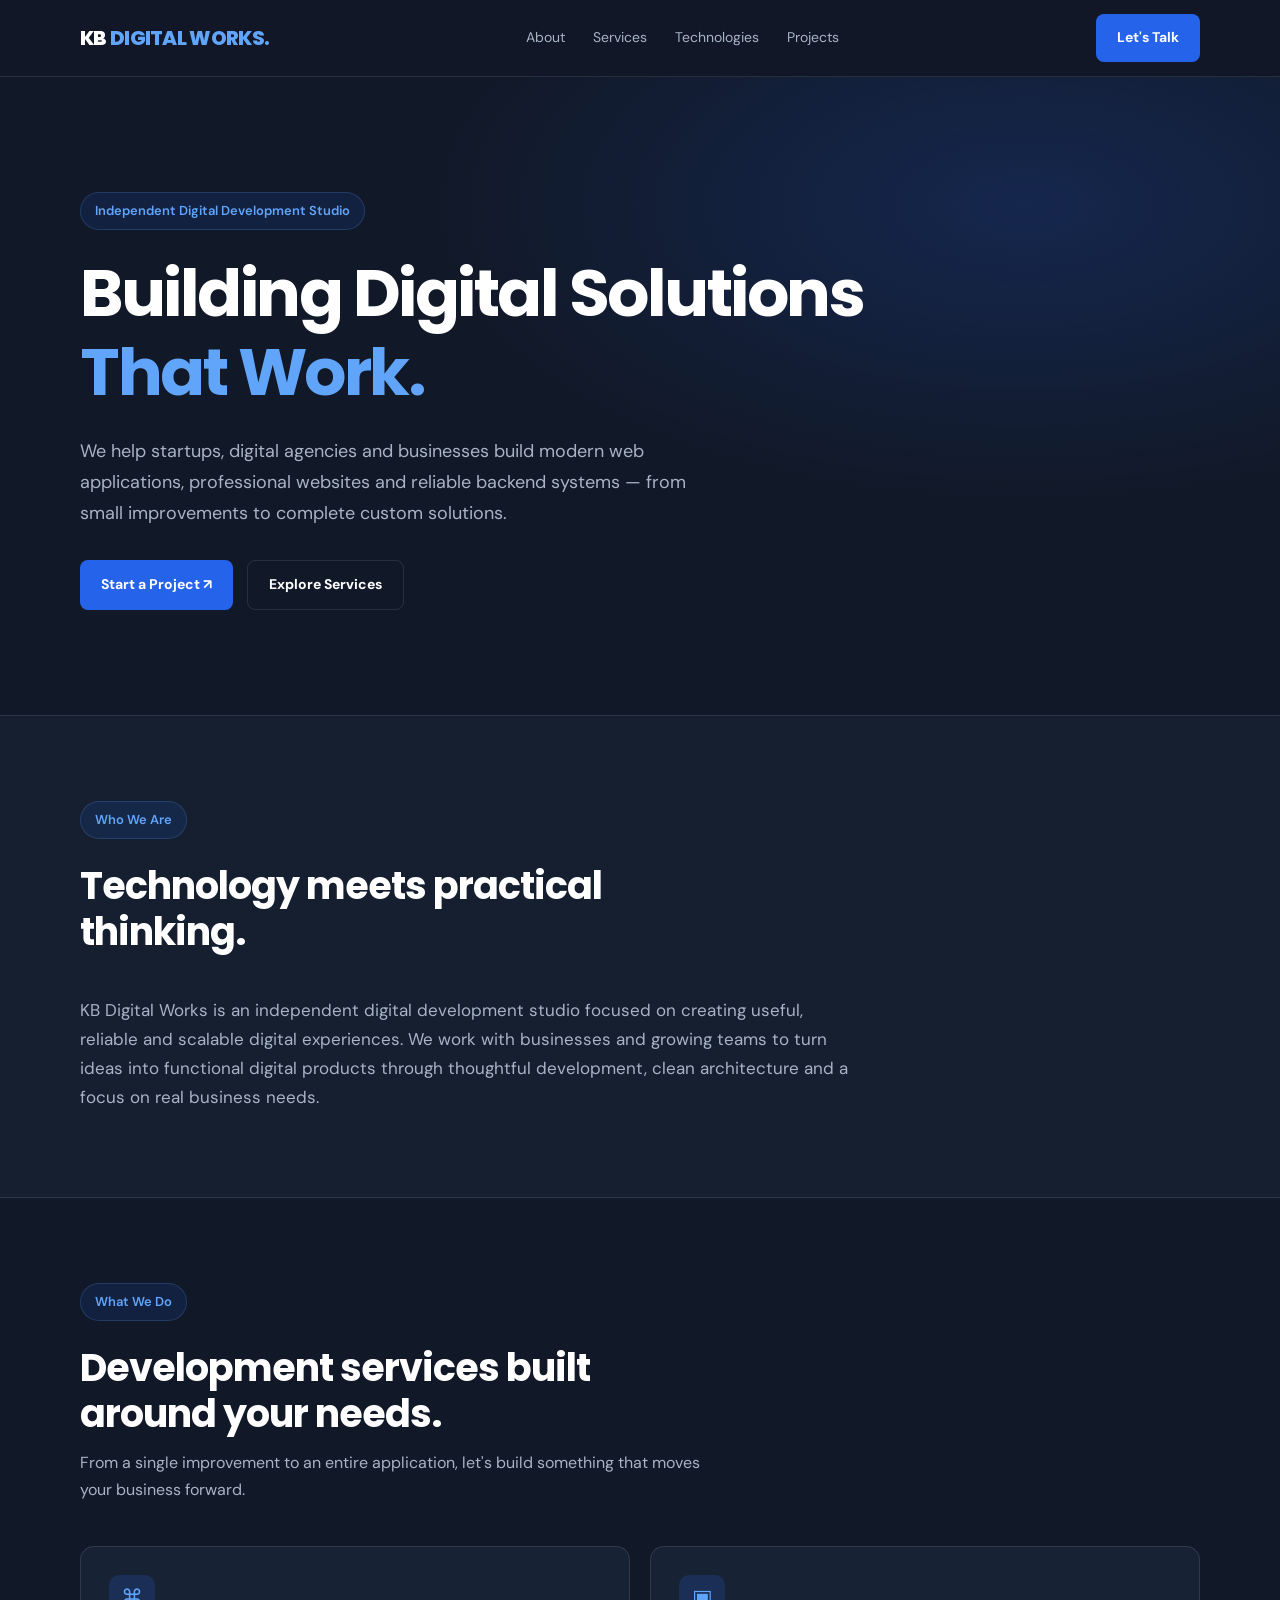
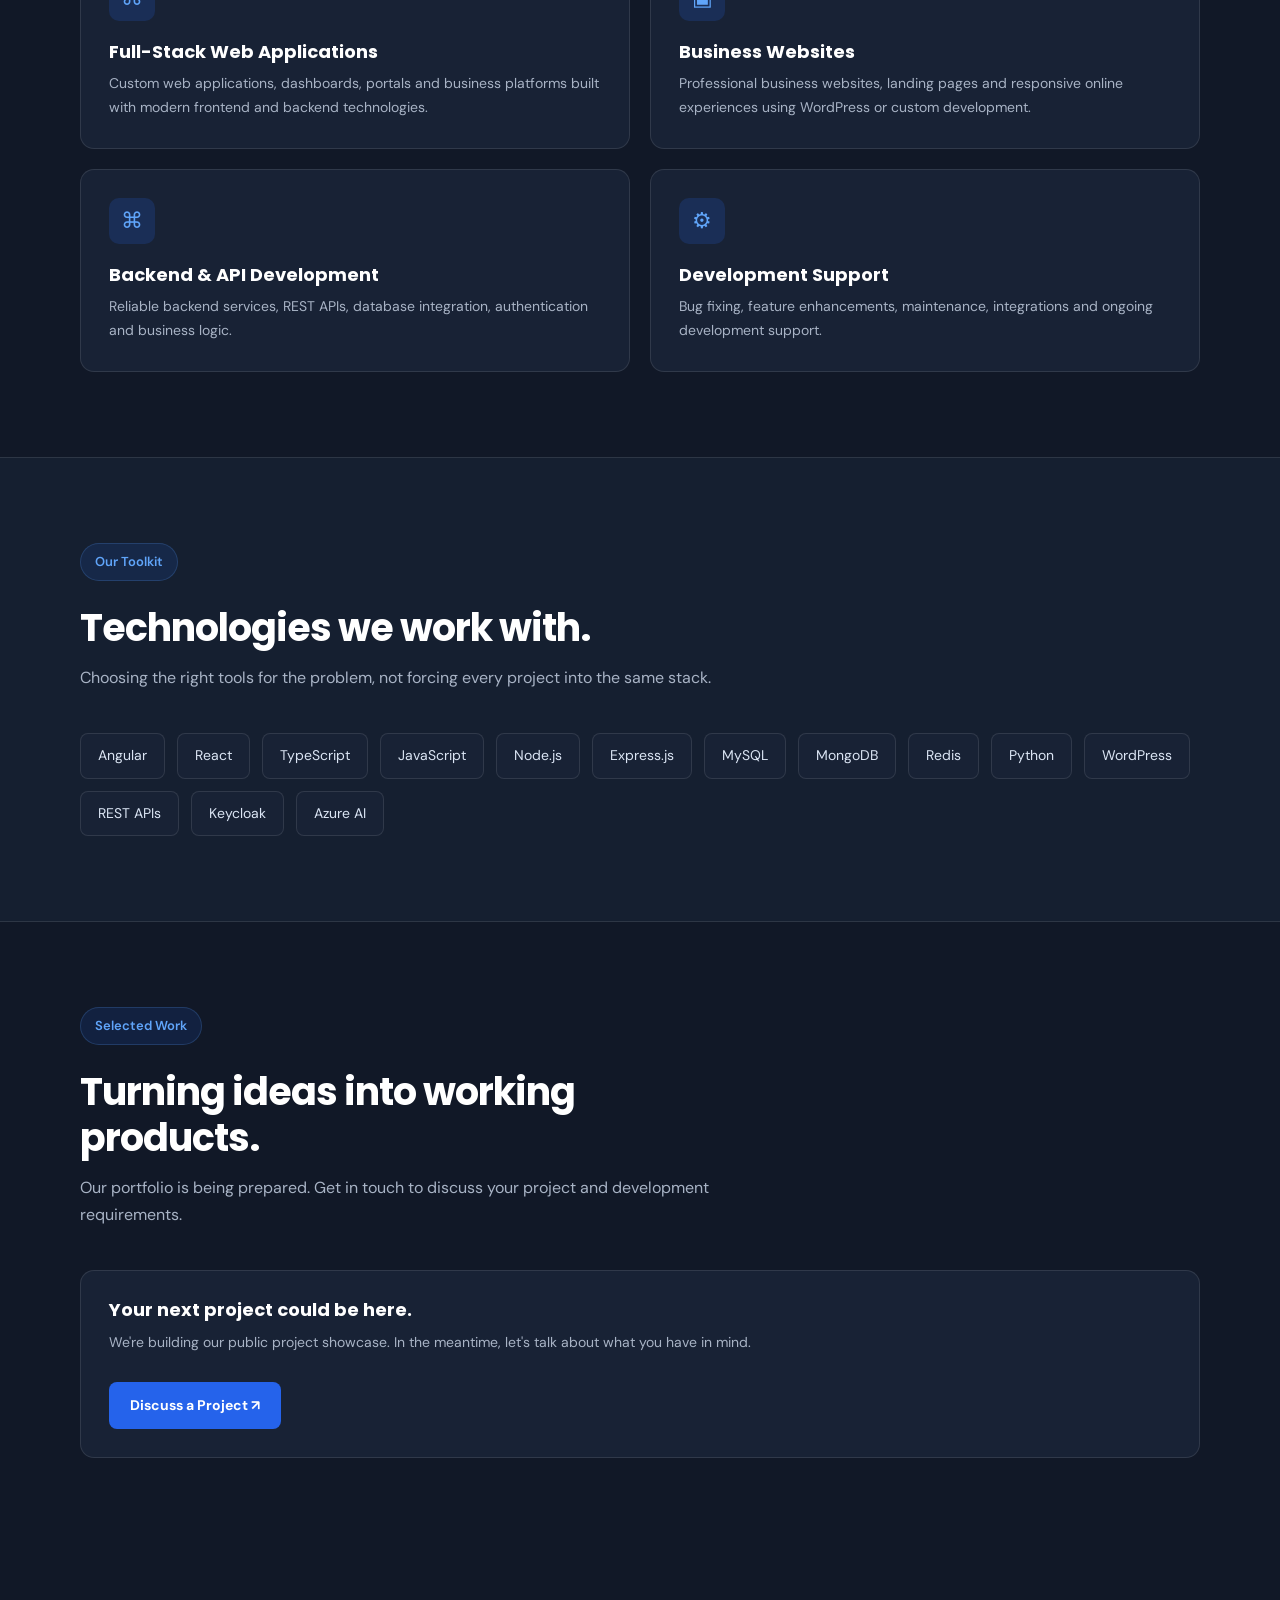
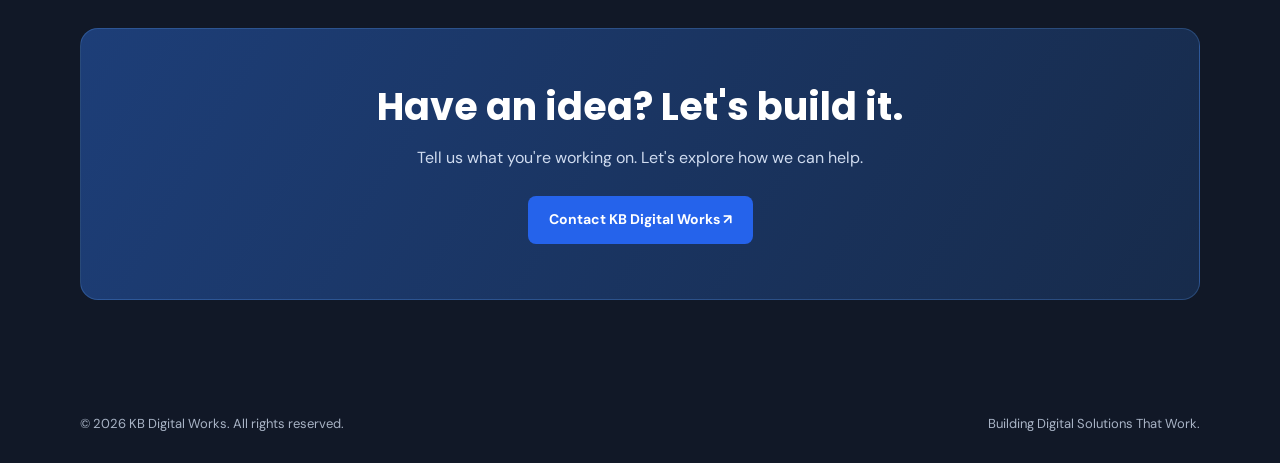
==== index.html @ 99f5a630 "Create KB Digital Works homepage This commit adds a new HTML file for the KB Digital Works website, " ====
<!DOCTYPE html>
<html lang="en">
<head>
  <meta charset="UTF-8">
  <meta name="viewport" content="width=device-width, initial-scale=1.0">
  <meta name="theme-color" content="#111827">
  <meta name="description" content="KB Digital Works builds modern web applications, professional websites and reliable backend systems for businesses and startups.">
  <title>KB Digital Works | Web Development Studio</title>

  <link rel="preconnect" href="https://fonts.googleapis.com">
  <link rel="preconnect" href="https://fonts.gstatic.com" crossorigin>
  <link href="https://fonts.googleapis.com/css2?family=DM+Sans:wght@400;500;600;700&family=Poppins:wght@500;600;700;800&display=swap" rel="stylesheet">

  <style>
    :root {
      --bg: #111827;
      --surface: #182235;
      --surface-light: #202d42;
      --blue: #2563eb;
      --blue-light: #60a5fa;
      --white: #ffffff;
      --muted: #a8b3c5;
      --border: rgba(255,255,255,.1);
    }

    * { box-sizing: border-box; margin: 0; padding: 0; }

    html { scroll-behavior: smooth; }

    body {
      background: var(--bg);
      color: var(--white);
      font-family: 'DM Sans', sans-serif;
      line-height: 1.7;
    }

    a { color: inherit; text-decoration: none; }

    .container {
      width: min(1120px, 90%);
      margin: auto;
    }

    header {
      position: sticky;
      top: 0;
      z-index: 10;
      background: rgba(17,24,39,.94);
      backdrop-filter: blur(14px);
      border-bottom: 1px solid var(--border);
    }

    nav {
      min-height: 76px;
      display: flex;
      align-items: center;
      justify-content: space-between;
      gap: 24px;
    }

    .brand {
      font-family: 'Poppins', sans-serif;
      font-size: 20px;
      font-weight: 800;
      letter-spacing: -.7px;
    }

    .brand span { color: var(--blue-light); }

    .nav-links {
      display: flex;
      gap: 28px;
      align-items: center;
      font-size: 14px;
      color: var(--muted);
    }

    .nav-links a:hover { color: var(--white); }

    .button {
      display: inline-flex;
      justify-content: center;
      align-items: center;
      padding: 12px 21px;
      border-radius: 8px;
      background: var(--blue);
      color: white;
      font-weight: 700;
      font-size: 14px;
      transition: .2s;
    }

    .button:hover {
      background: #1d4ed8;
      transform: translateY(-2px);
    }

    .button-outline {
      background: transparent;
      border: 1px solid var(--border);
    }

    .button-outline:hover { background: var(--surface); }

    .hero {
      padding: 115px 0 105px;
      background:
        radial-gradient(ellipse at 80% 20%, rgba(37,99,235,.2), transparent 42%),
        var(--bg);
    }

    .eyebrow {
      display: inline-block;
      color: var(--blue-light);
      background: rgba(37,99,235,.13);
      border: 1px solid rgba(96,165,250,.2);
      border-radius: 30px;
      padding: 7px 14px;
      font-size: 13px;
      font-weight: 600;
      margin-bottom: 24px;
    }

    h1, h2, h3 {
      font-family: 'Poppins', sans-serif;
      line-height: 1.2;
    }

    h1 {
      max-width: 800px;
      font-size: clamp(38px, 6vw, 66px);
      letter-spacing: -2.5px;
    }

    h1 span { color: var(--blue-light); }

    .hero p {
      max-width: 650px;
      margin: 24px 0 32px;
      color: var(--muted);
      font-size: 18px;
    }

    .hero-actions { display: flex; gap: 14px; flex-wrap: wrap; }

    section { padding: 85px 0; }

    .section-heading {
      max-width: 650px;
      margin-bottom: 42px;
    }

    .section-heading h2 {
      font-size: clamp(28px, 4vw, 38px);
      letter-spacing: -1px;
      margin-bottom: 13px;
    }

    .section-heading p, .about-text {
      color: var(--muted);
    }

    .services-grid {
      display: grid;
      grid-template-columns: repeat(2, 1fr);
      gap: 20px;
    }

    .service-card, .project-card {
      background: var(--surface);
      border: 1px solid var(--border);
      border-radius: 14px;
      padding: 28px;
      transition: .2s;
    }

    .service-card:hover, .project-card:hover {
      transform: translateY(-4px);
      border-color: rgba(96,165,250,.5);
    }

    .service-icon {
      width: 46px;
      height: 46px;
      border-radius: 10px;
      display: grid;
      place-items: center;
      background: rgba(37,99,235,.18);
      color: var(--blue-light);
      font-size: 22px;
      margin-bottom: 20px;
    }

    .service-card h3, .project-card h3 {
      font-size: 18px;
      margin-bottom: 10px;
    }

    .service-card p, .project-card p {
      color: var(--muted);
      font-size: 14px;
    }

    .about {
      background: #151f30;
      border-top: 1px solid var(--border);
      border-bottom: 1px solid var(--border);
    }

    .about-text { max-width: 780px; font-size: 17px; }

    .tech-list {
      display: flex;
      flex-wrap: wrap;
      gap: 12px;
    }

    .tech {
      border: 1px solid var(--border);
      background: var(--surface);
      padding: 10px 17px;
      border-radius: 8px;
      font-size: 14px;
      color: #dbe5f4;
    }

    .project-note {
      margin-top: 24px;
      color: var(--muted);
      font-size: 14px;
    }

    .contact-box {
      background: linear-gradient(120deg, #1d3e78, #172b4b);
      border: 1px solid rgba(96,165,250,.25);
      border-radius: 18px;
      padding: 55px 35px;
      text-align: center;
    }

    .contact-box h2 {
      font-size: clamp(27px, 4vw, 38px);
      margin-bottom: 14px;
    }

    .contact-box p {
      color: #d0dcf0;
      margin-bottom: 25px;
    }

    footer {
      padding: 28px 0;
      color: var(--muted);
      font-size: 13px;
    }

    .footer-content {
      display: flex;
      justify-content: space-between;
      gap: 15px;
      flex-wrap: wrap;
    }

    @media (max-width: 700px) {
      .nav-links { display: none; }
      .hero { padding: 85px 0 75px; }
      .hero p { font-size: 16px; }
      section { padding: 65px 0; }
      .services-grid { grid-template-columns: 1fr; }
      .contact-box { padding: 40px 22px; }
    }
  </style>
</head>

<body>

<header>
  <div class="container">
    <nav>
      <a href="#" class="brand">KB <span>DIGITAL WORKS.</span></a>
      <div class="nav-links">
        <a href="#about">About</a>
        <a href="#services">Services</a>
        <a href="#technologies">Technologies</a>
        <a href="#projects">Projects</a>
      </div>
      <a href="#contact" class="button">Let's Talk</a>
    </nav>
  </div>
</header>

<main>
  <section class="hero">
    <div class="container">
      <span class="eyebrow">Independent Digital Development Studio</span>
      <h1>Building Digital Solutions <span>That Work.</span></h1>
      <p>
        We help startups, digital agencies and businesses build
        modern web applications, professional websites and reliable
        backend systems — from small improvements to complete
        custom solutions.
      </p>
      <div class="hero-actions">
        <a href="#contact" class="button">Start a Project ↗</a>
        <a href="#services" class="button button-outline">Explore Services</a>
      </div>
    </div>
  </section>

  <section id="about" class="about">
    <div class="container">
      <div class="section-heading">
        <span class="eyebrow">Who We Are</span>
        <h2>Technology meets practical thinking.</h2>
      </div>
      <p class="about-text">
        KB Digital Works is an independent digital development studio
        focused on creating useful, reliable and scalable digital
        experiences. We work with businesses and growing teams to turn
        ideas into functional digital products through thoughtful
        development, clean architecture and a focus on real business needs.
      </p>
    </div>
  </section>

  <section id="services">
    <div class="container">
      <div class="section-heading">
        <span class="eyebrow">What We Do</span>
        <h2>Development services built around your needs.</h2>
        <p>From a single improvement to an entire application, let's build something that moves your business forward.</p>
      </div>

      <div class="services-grid">
        <article class="service-card">
          <div class="service-icon">⌘</div>
          <h3>Full-Stack Web Applications</h3>
          <p>Custom web applications, dashboards, portals and business platforms built with modern frontend and backend technologies.</p>
        </article>

        <article class="service-card">
          <div class="service-icon">▣</div>
          <h3>Business Websites</h3>
          <p>Professional business websites, landing pages and responsive online experiences using WordPress or custom development.</p>
        </article>

        <article class="service-card">
          <div class="service-icon">⌘</div>
          <h3>Backend & API Development</h3>
          <p>Reliable backend services, REST APIs, database integration, authentication and business logic.</p>
        </article>

        <article class="service-card">
          <div class="service-icon">⚙</div>
          <h3>Development Support</h3>
          <p>Bug fixing, feature enhancements, maintenance, integrations and ongoing development support.</p>
        </article>
      </div>
    </div>
  </section>

  <section id="technologies" class="about">
    <div class="container">
      <div class="section-heading">
        <span class="eyebrow">Our Toolkit</span>
        <h2>Technologies we work with.</h2>
        <p>Choosing the right tools for the problem, not forcing every project into the same stack.</p>
      </div>

      <div class="tech-list">
        <span class="tech">Angular</span>
        <span class="tech">React</span>
        <span class="tech">TypeScript</span>
        <span class="tech">JavaScript</span>
        <span class="tech">Node.js</span>
        <span class="tech">Express.js</span>
        <span class="tech">MySQL</span>
        <span class="tech">MongoDB</span>
        <span class="tech">Redis</span>
        <span class="tech">Python</span>
        <span class="tech">WordPress</span>
        <span class="tech">REST APIs</span>
        <span class="tech">Keycloak</span>
        <span class="tech">Azure AI</span>
      </div>
    </div>
  </section>

  <section id="projects">
    <div class="container">
      <div class="section-heading">
        <span class="eyebrow">Selected Work</span>
        <h2>Turning ideas into working products.</h2>
        <p>Our portfolio is being prepared. Get in touch to discuss your project and development requirements.</p>
      </div>

      <div class="project-card">
        <h3>Your next project could be here.</h3>
        <p>We're building our public project showcase. In the meantime, let's talk about what you have in mind.</p>
        <br>
        <a href="#contact" class="button">Discuss a Project ↗</a>
      </div>
    </div>
  </section>

  <section id="contact">
    <div class="container">
      <div class="contact-box">
        <h2>Have an idea? Let's build it.</h2>
        <p>Tell us what you're working on. Let's explore how we can help.</p>
        <a class="button" href="mailto:contact.kbdigitalworks@google.com?subject=Project%20Enquiry%20-%20KB%20Digital%20Works">
          Contact KB Digital Works ↗
        </a>
      </div>
    </div>
  </section>
</main>

<footer>
  <div class="container footer-content">
    <span>© <span id="year"></span> KB Digital Works. All rights reserved.</span>
    <span>Building Digital Solutions That Work.</span>
  </div>
</footer>

<script>
  document.getElementById("year").textContent = new Date().getFullYear();
</script>

</body>
</html>
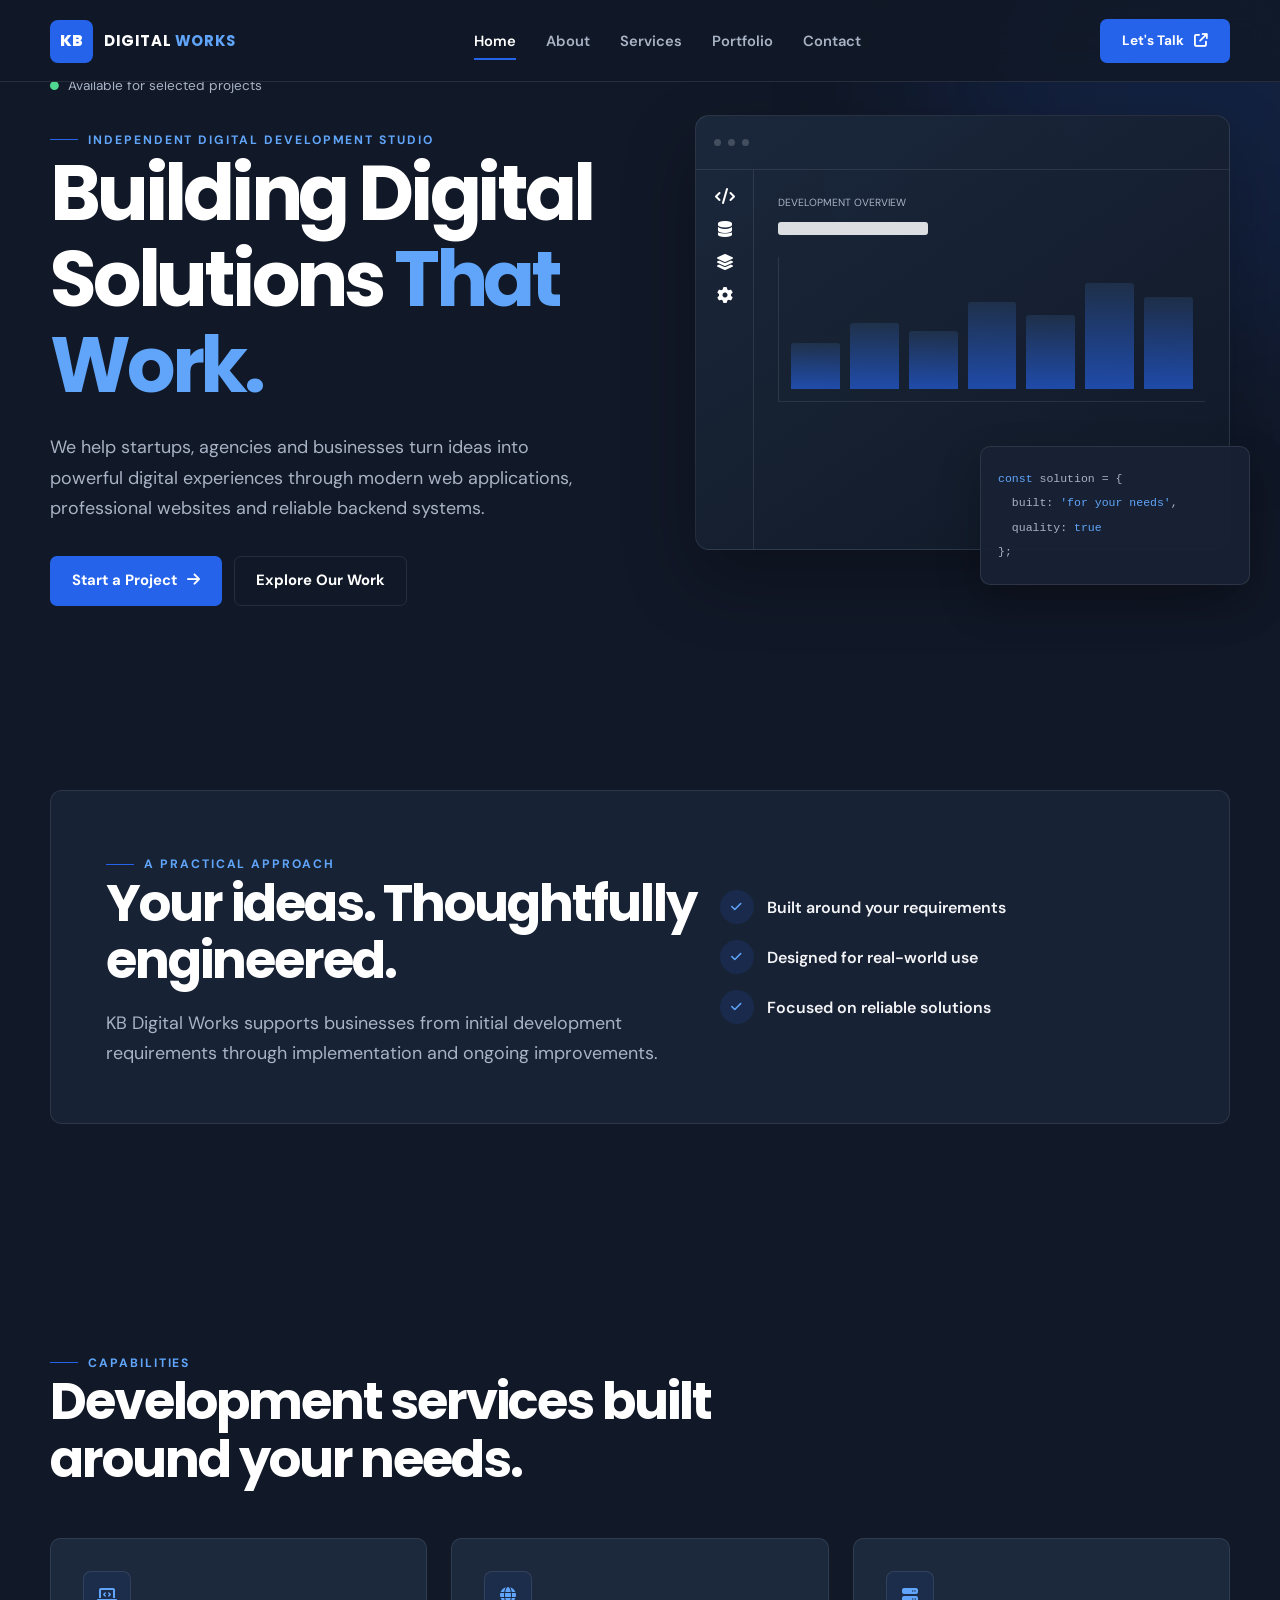
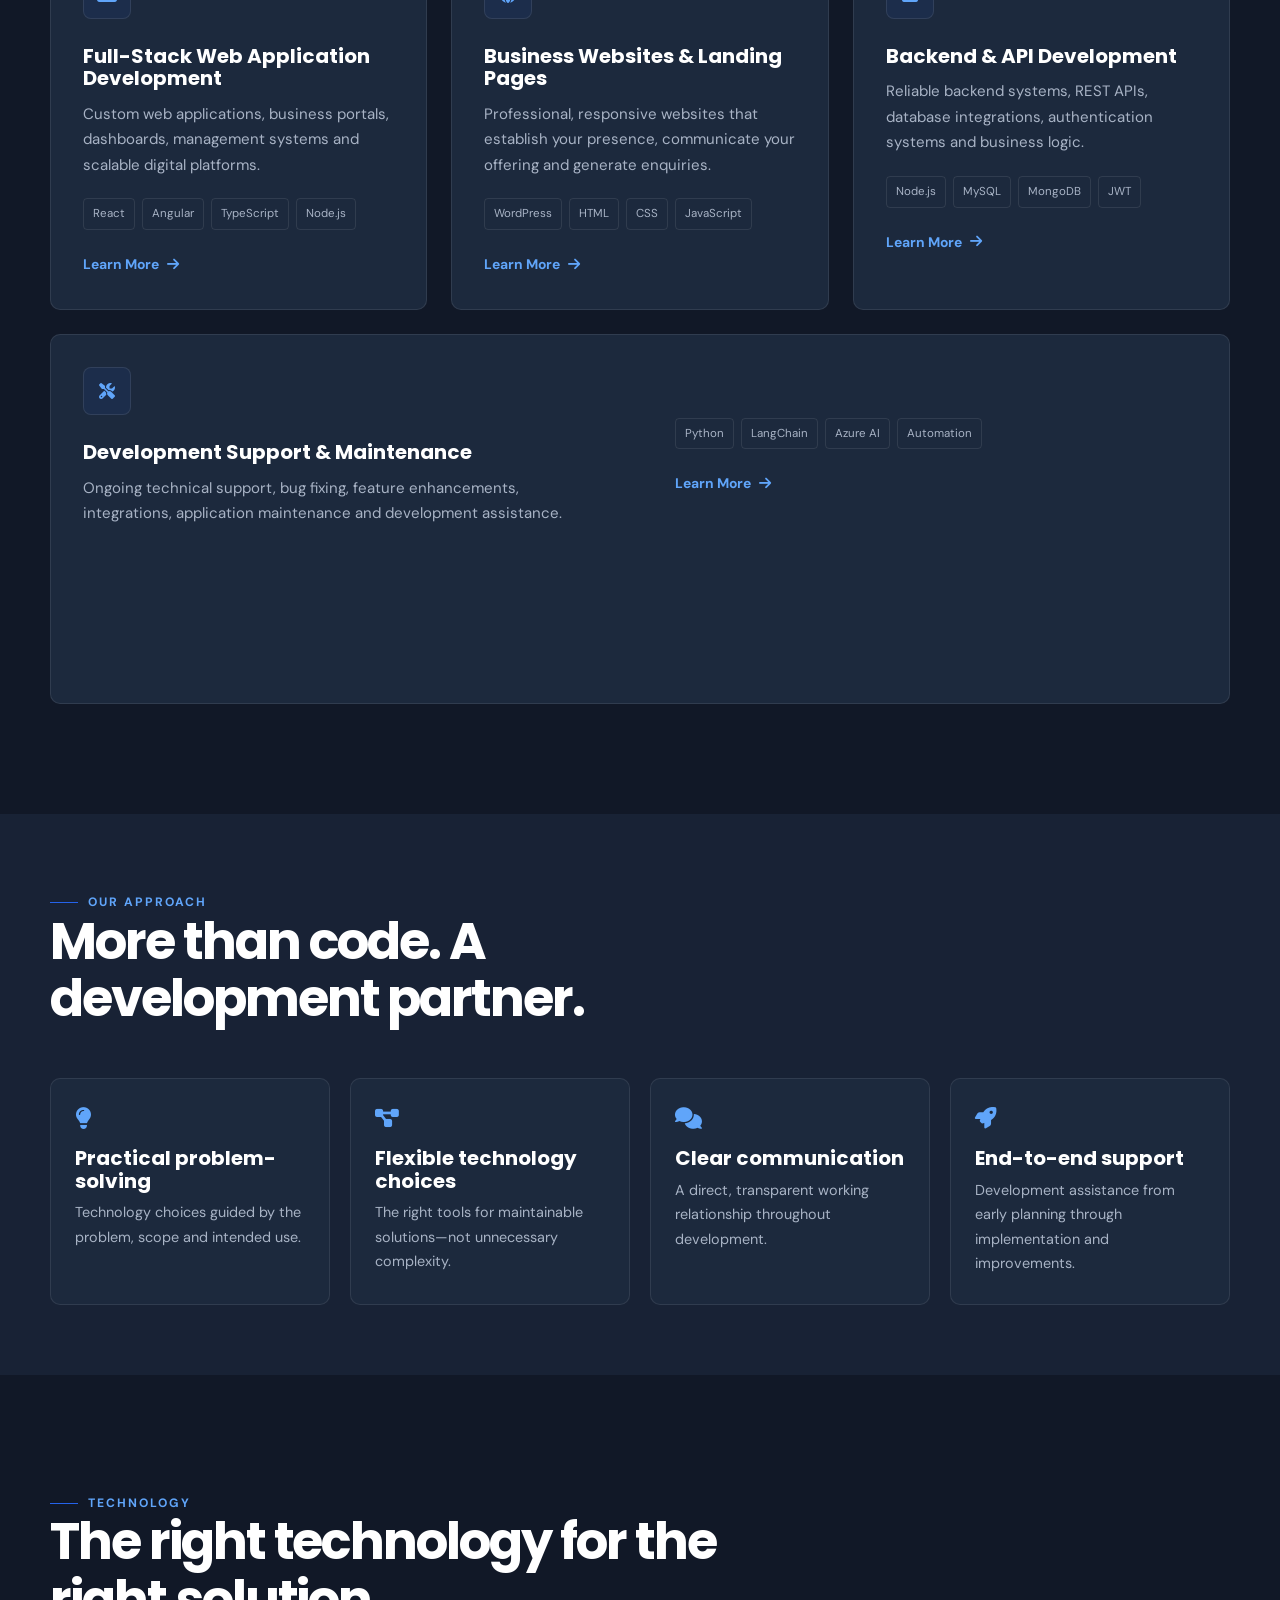
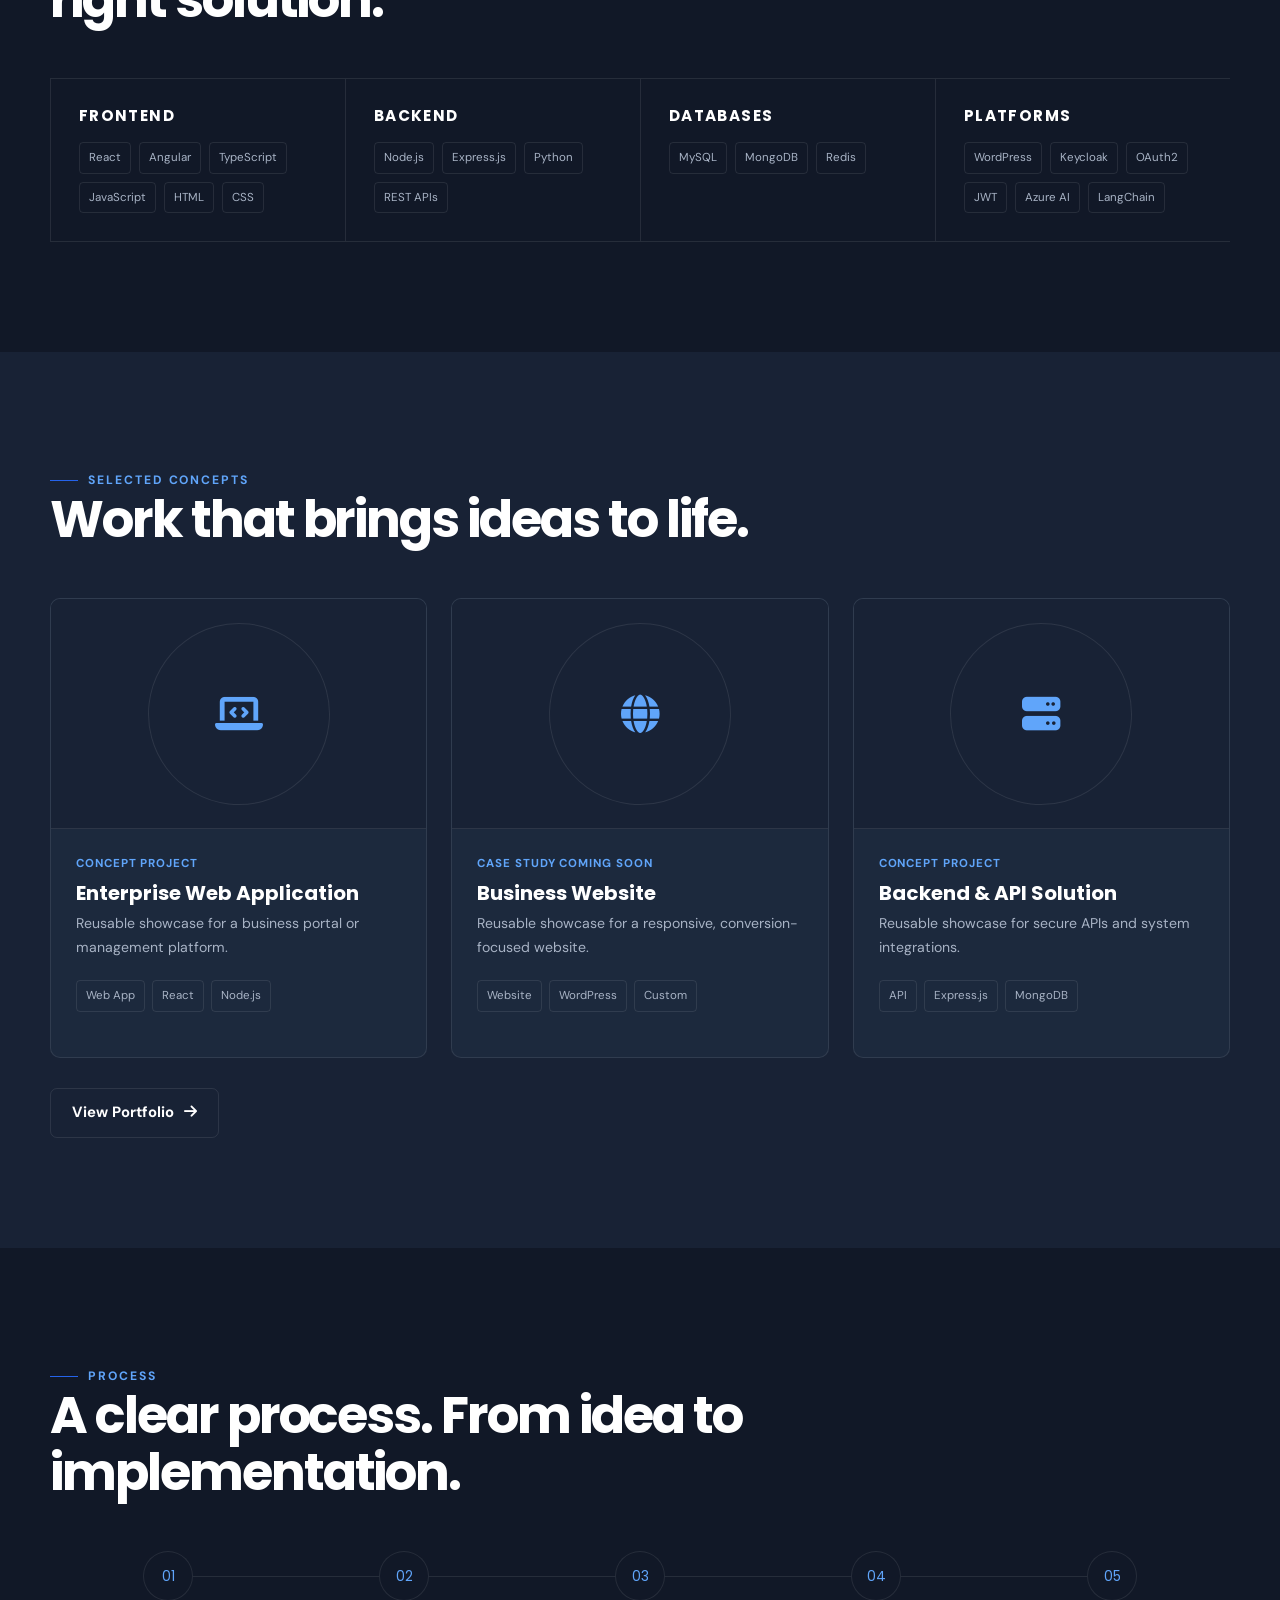
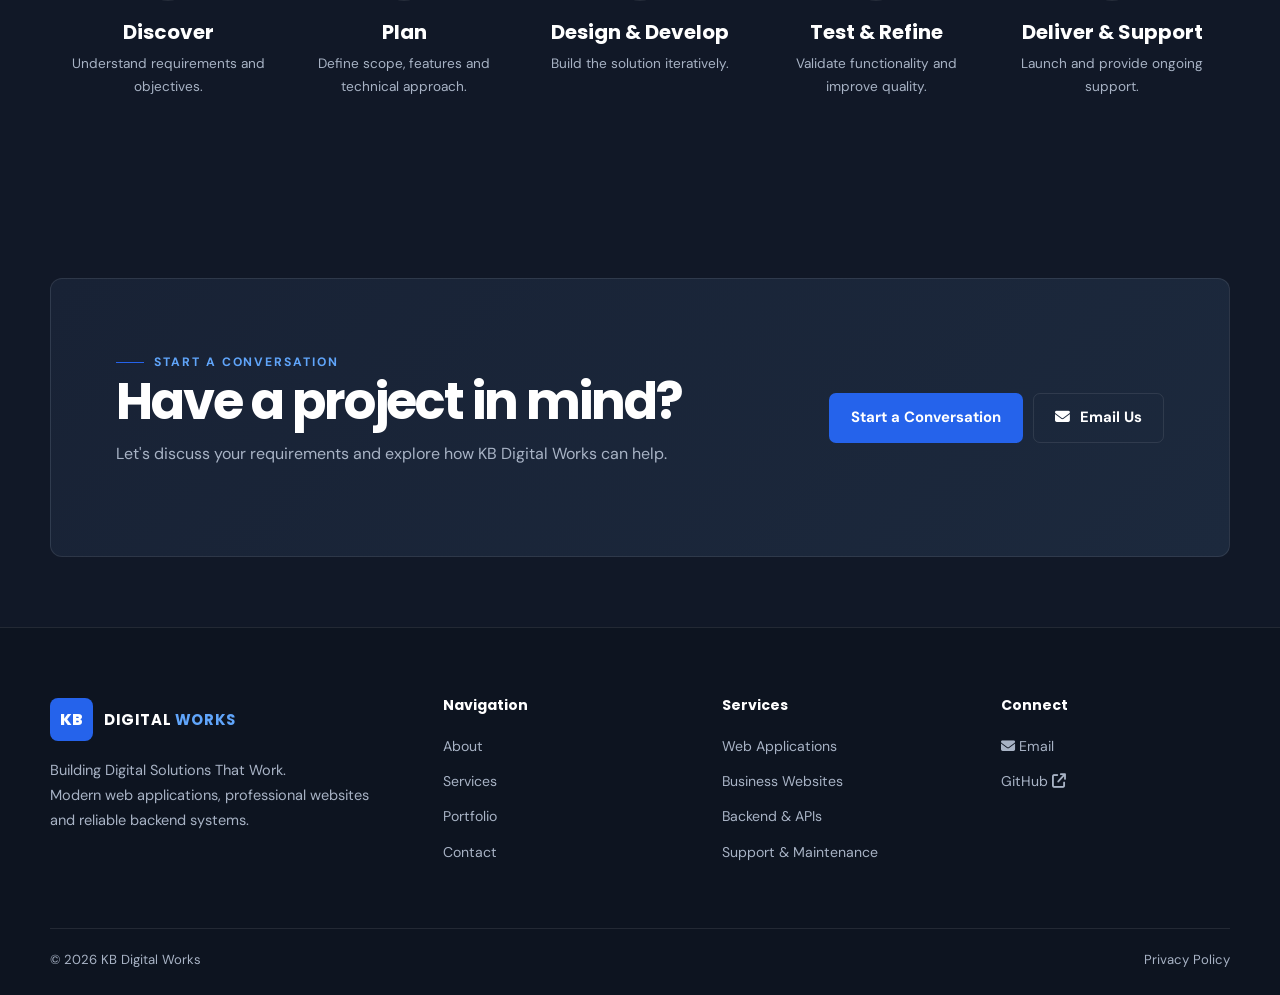
==== commit 34f52a62: "Add new JavaScript files for animations, contact form handling, navigation, and portfolio filtering;" ====
--- a/index.html
+++ b/index.html
@@ -1,432 +1,419 @@
-
 <!DOCTYPE html>
 <html lang="en">
 <head>
-  <meta charset="UTF-8">
-  <meta name="viewport" content="width=device-width, initial-scale=1.0">
-  <meta name="theme-color" content="#111827">
-  <meta name="description" content="KB Digital Works builds modern web applications, professional websites and reliable backend systems for businesses and startups.">
-  <title>KB Digital Works | Web Development Studio</title>
-
-  <link rel="preconnect" href="https://fonts.googleapis.com">
-  <link rel="preconnect" href="https://fonts.gstatic.com" crossorigin>
-  <link href="https://fonts.googleapis.com/css2?family=DM+Sans:wght@400;500;600;700&family=Poppins:wght@500;600;700;800&display=swap" rel="stylesheet">
-
-  <style>
-    :root {
-      --bg: #111827;
-      --surface: #182235;
-      --surface-light: #202d42;
-      --blue: #2563eb;
-      --blue-light: #60a5fa;
-      --white: #ffffff;
-      --muted: #a8b3c5;
-      --border: rgba(255,255,255,.1);
-    }
-
-    * { box-sizing: border-box; margin: 0; padding: 0; }
-
-    html { scroll-behavior: smooth; }
-
-    body {
-      background: var(--bg);
-      color: var(--white);
-      font-family: 'DM Sans', sans-serif;
-      line-height: 1.7;
-    }
-
-    a { color: inherit; text-decoration: none; }
-
-    .container {
-      width: min(1120px, 90%);
-      margin: auto;
-    }
-
-    header {
-      position: sticky;
-      top: 0;
-      z-index: 10;
-      background: rgba(17,24,39,.94);
-      backdrop-filter: blur(14px);
-      border-bottom: 1px solid var(--border);
-    }
-
-    nav {
-      min-height: 76px;
-      display: flex;
-      align-items: center;
-      justify-content: space-between;
-      gap: 24px;
-    }
-
-    .brand {
-      font-family: 'Poppins', sans-serif;
-      font-size: 20px;
-      font-weight: 800;
-      letter-spacing: -.7px;
-    }
-
-    .brand span { color: var(--blue-light); }
-
-    .nav-links {
-      display: flex;
-      gap: 28px;
-      align-items: center;
-      font-size: 14px;
-      color: var(--muted);
-    }
-
-    .nav-links a:hover { color: var(--white); }
-
-    .button {
-      display: inline-flex;
-      justify-content: center;
-      align-items: center;
-      padding: 12px 21px;
-      border-radius: 8px;
-      background: var(--blue);
-      color: white;
-      font-weight: 700;
-      font-size: 14px;
-      transition: .2s;
-    }
-
-    .button:hover {
-      background: #1d4ed8;
-      transform: translateY(-2px);
-    }
-
-    .button-outline {
-      background: transparent;
-      border: 1px solid var(--border);
-    }
-
-    .button-outline:hover { background: var(--surface); }
-
-    .hero {
-      padding: 115px 0 105px;
-      background:
-        radial-gradient(ellipse at 80% 20%, rgba(37,99,235,.2), transparent 42%),
-        var(--bg);
-    }
-
-    .eyebrow {
-      display: inline-block;
-      color: var(--blue-light);
-      background: rgba(37,99,235,.13);
-      border: 1px solid rgba(96,165,250,.2);
-      border-radius: 30px;
-      padding: 7px 14px;
-      font-size: 13px;
-      font-weight: 600;
-      margin-bottom: 24px;
-    }
-
-    h1, h2, h3 {
-      font-family: 'Poppins', sans-serif;
-      line-height: 1.2;
-    }
-
-    h1 {
-      max-width: 800px;
-      font-size: clamp(38px, 6vw, 66px);
-      letter-spacing: -2.5px;
-    }
-
-    h1 span { color: var(--blue-light); }
-
-    .hero p {
-      max-width: 650px;
-      margin: 24px 0 32px;
-      color: var(--muted);
-      font-size: 18px;
-    }
-
-    .hero-actions { display: flex; gap: 14px; flex-wrap: wrap; }
-
-    section { padding: 85px 0; }
-
-    .section-heading {
-      max-width: 650px;
-      margin-bottom: 42px;
-    }
-
-    .section-heading h2 {
-      font-size: clamp(28px, 4vw, 38px);
-      letter-spacing: -1px;
-      margin-bottom: 13px;
-    }
-
-    .section-heading p, .about-text {
-      color: var(--muted);
-    }
-
-    .services-grid {
-      display: grid;
-      grid-template-columns: repeat(2, 1fr);
-      gap: 20px;
-    }
-
-    .service-card, .project-card {
-      background: var(--surface);
-      border: 1px solid var(--border);
-      border-radius: 14px;
-      padding: 28px;
-      transition: .2s;
-    }
-
-    .service-card:hover, .project-card:hover {
-      transform: translateY(-4px);
-      border-color: rgba(96,165,250,.5);
-    }
-
-    .service-icon {
-      width: 46px;
-      height: 46px;
-      border-radius: 10px;
-      display: grid;
-      place-items: center;
-      background: rgba(37,99,235,.18);
-      color: var(--blue-light);
-      font-size: 22px;
-      margin-bottom: 20px;
-    }
-
-    .service-card h3, .project-card h3 {
-      font-size: 18px;
-      margin-bottom: 10px;
-    }
-
-    .service-card p, .project-card p {
-      color: var(--muted);
-      font-size: 14px;
-    }
-
-    .about {
-      background: #151f30;
-      border-top: 1px solid var(--border);
-      border-bottom: 1px solid var(--border);
-    }
-
-    .about-text { max-width: 780px; font-size: 17px; }
-
-    .tech-list {
-      display: flex;
-      flex-wrap: wrap;
-      gap: 12px;
-    }
-
-    .tech {
-      border: 1px solid var(--border);
-      background: var(--surface);
-      padding: 10px 17px;
-      border-radius: 8px;
-      font-size: 14px;
-      color: #dbe5f4;
-    }
-
-    .project-note {
-      margin-top: 24px;
-      color: var(--muted);
-      font-size: 14px;
-    }
-
-    .contact-box {
-      background: linear-gradient(120deg, #1d3e78, #172b4b);
-      border: 1px solid rgba(96,165,250,.25);
-      border-radius: 18px;
-      padding: 55px 35px;
-      text-align: center;
-    }
-
-    .contact-box h2 {
-      font-size: clamp(27px, 4vw, 38px);
-      margin-bottom: 14px;
-    }
-
-    .contact-box p {
-      color: #d0dcf0;
-      margin-bottom: 25px;
-    }
-
-    footer {
-      padding: 28px 0;
-      color: var(--muted);
-      font-size: 13px;
-    }
-
-    .footer-content {
-      display: flex;
-      justify-content: space-between;
-      gap: 15px;
-      flex-wrap: wrap;
-    }
-
-    @media (max-width: 700px) {
-      .nav-links { display: none; }
-      .hero { padding: 85px 0 75px; }
-      .hero p { font-size: 16px; }
-      section { padding: 65px 0; }
-      .services-grid { grid-template-columns: 1fr; }
-      .contact-box { padding: 40px 22px; }
-    }
-  </style>
+<meta charset="UTF-8">
+<meta name="viewport" content="width=device-width, initial-scale=1.0">
+<meta name="description" content="KB Digital Works builds modern web applications, professional websites and reliable backend systems for startups and businesses.">
+<title>KB Digital Works | Building Digital Solutions That Work</title>
+<link rel="canonical" href="https://kb-digitalworks.github.io/">
+<meta property="og:title" content="KB Digital Works">
+<meta property="og:description" content="Modern web applications, professional websites and reliable backend systems.">
+<meta property="og:type" content="website">
+<meta property="og:url" content="https://kb-digitalworks.github.io/">
+<link rel="icon" href="assets/images/logo/favicon.svg" type="image/svg+xml">
+<link rel="preconnect" href="https://fonts.googleapis.com">
+<link rel="preconnect" href="https://fonts.gstatic.com" crossorigin>
+<link href="https://fonts.googleapis.com/css2?family=DM+Sans:wght@400;500;600;700&family=Poppins:wght@500;600;700;800&display=swap" rel="stylesheet">
+<link rel="stylesheet" href="https://cdnjs.cloudflare.com/ajax/libs/font-awesome/6.5.2/css/all.min.css">
+<link rel="stylesheet" href="css/style.css">
+<link rel="stylesheet" href="css/animations.css">
+<link rel="stylesheet" href="css/responsive.css">
 </head>
-
 <body>
-
-<header>
-  <div class="container">
-    <nav>
-      <a href="#" class="brand">KB <span>DIGITAL WORKS.</span></a>
-      <div class="nav-links">
-        <a href="#about">About</a>
-        <a href="#services">Services</a>
-        <a href="#technologies">Technologies</a>
-        <a href="#projects">Projects</a>
-      </div>
-      <a href="#contact" class="button">Let's Talk</a>
-    </nav>
-  </div>
+<header class="header">
+<nav class="navbar container" aria-label="Primary navigation">
+<a class="brand" href="index.html" aria-label="KB Digital Works home">
+<span class="brand-icon">KB</span>
+<span class="brand-name">DIGITAL <span>WORKS</span></span>
+</a>
+<ul class="nav-links">
+<li><a class="nav-link active" href="index.html">Home</a></li>
+<li><a class="nav-link" href="about.html">About</a></li>
+<li><a class="nav-link" href="services.html">Services</a></li>
+<li><a class="nav-link" href="portfolio.html">Portfolio</a></li>
+<li><a class="nav-link" href="contact.html">Contact</a></li>
+</ul>
+<a class="nav-cta" href="contact.html">
+Let's Talk <i class="fa-solid fa-arrow-up-right-from-square"></i>
+</a>
+<button class="menu-toggle" aria-label="Toggle navigation" aria-expanded="false" aria-controls="navLinks">
+<i class="fa-solid fa-bars"></i>
+</button>
+</nav>
 </header>
-
-<main>
-  <section class="hero">
-    <div class="container">
-      <span class="eyebrow">Independent Digital Development Studio</span>
-      <h1>Building Digital Solutions <span>That Work.</span></h1>
-      <p>
-        We help startups, digital agencies and businesses build
-        modern web applications, professional websites and reliable
-        backend systems — from small improvements to complete
-        custom solutions.
-      </p>
-      <div class="hero-actions">
-        <a href="#contact" class="button">Start a Project ↗</a>
-        <a href="#services" class="button button-outline">Explore Services</a>
-      </div>
-    </div>
-  </section>
-
-  <section id="about" class="about">
-    <div class="container">
-      <div class="section-heading">
-        <span class="eyebrow">Who We Are</span>
-        <h2>Technology meets practical thinking.</h2>
-      </div>
-      <p class="about-text">
-        KB Digital Works is an independent digital development studio
-        focused on creating useful, reliable and scalable digital
-        experiences. We work with businesses and growing teams to turn
-        ideas into functional digital products through thoughtful
-        development, clean architecture and a focus on real business needs.
-      </p>
-    </div>
-  </section>
-
-  <section id="services">
-    <div class="container">
-      <div class="section-heading">
-        <span class="eyebrow">What We Do</span>
-        <h2>Development services built around your needs.</h2>
-        <p>From a single improvement to an entire application, let's build something that moves your business forward.</p>
-      </div>
-
-      <div class="services-grid">
-        <article class="service-card">
-          <div class="service-icon">⌘</div>
-          <h3>Full-Stack Web Applications</h3>
-          <p>Custom web applications, dashboards, portals and business platforms built with modern frontend and backend technologies.</p>
-        </article>
-
-        <article class="service-card">
-          <div class="service-icon">▣</div>
-          <h3>Business Websites</h3>
-          <p>Professional business websites, landing pages and responsive online experiences using WordPress or custom development.</p>
-        </article>
-
-        <article class="service-card">
-          <div class="service-icon">⌘</div>
-          <h3>Backend & API Development</h3>
-          <p>Reliable backend services, REST APIs, database integration, authentication and business logic.</p>
-        </article>
-
-        <article class="service-card">
-          <div class="service-icon">⚙</div>
-          <h3>Development Support</h3>
-          <p>Bug fixing, feature enhancements, maintenance, integrations and ongoing development support.</p>
-        </article>
-      </div>
-    </div>
-  </section>
-
-  <section id="technologies" class="about">
-    <div class="container">
-      <div class="section-heading">
-        <span class="eyebrow">Our Toolkit</span>
-        <h2>Technologies we work with.</h2>
-        <p>Choosing the right tools for the problem, not forcing every project into the same stack.</p>
-      </div>
-
-      <div class="tech-list">
-        <span class="tech">Angular</span>
-        <span class="tech">React</span>
-        <span class="tech">TypeScript</span>
-        <span class="tech">JavaScript</span>
-        <span class="tech">Node.js</span>
-        <span class="tech">Express.js</span>
-        <span class="tech">MySQL</span>
-        <span class="tech">MongoDB</span>
-        <span class="tech">Redis</span>
-        <span class="tech">Python</span>
-        <span class="tech">WordPress</span>
-        <span class="tech">REST APIs</span>
-        <span class="tech">Keycloak</span>
-        <span class="tech">Azure AI</span>
-      </div>
-    </div>
-  </section>
-
-  <section id="projects">
-    <div class="container">
-      <div class="section-heading">
-        <span class="eyebrow">Selected Work</span>
-        <h2>Turning ideas into working products.</h2>
-        <p>Our portfolio is being prepared. Get in touch to discuss your project and development requirements.</p>
-      </div>
-
-      <div class="project-card">
-        <h3>Your next project could be here.</h3>
-        <p>We're building our public project showcase. In the meantime, let's talk about what you have in mind.</p>
-        <br>
-        <a href="#contact" class="button">Discuss a Project ↗</a>
-      </div>
-    </div>
-  </section>
-
-  <section id="contact">
-    <div class="container">
-      <div class="contact-box">
-        <h2>Have an idea? Let's build it.</h2>
-        <p>Tell us what you're working on. Let's explore how we can help.</p>
-        <a class="button" href="mailto:contact.kbdigitalworks@google.com?subject=Project%20Enquiry%20-%20KB%20Digital%20Works">
-          Contact KB Digital Works ↗
-        </a>
-      </div>
-    </div>
-  </section>
+<main class="main-content">
+<section class="hero">
+<div class="container hero-grid grid two-col">
+<div class="hero-copy" data-reveal>
+<div class="availability"><i class="fa-solid fa-circle"></i> Available for selected projects</div>
+<div class="eyebrow">Independent digital development studio</div>
+<h1>Building Digital Solutions <span>That Work.</span></h1>
+<p class="lead">We help startups, agencies and businesses turn ideas into powerful digital experiences through modern web applications, professional websites and reliable backend systems.</p>
+<div class="hero-actions">
+<a class="btn btn-primary" href="contact.html">Start a Project <i class="fa-solid fa-arrow-right"></i></a>
+<a class="btn btn-secondary" href="portfolio.html">Explore Our Work</a>
+</div>
+</div>
+<div class="hero-visual" data-reveal aria-label="Abstract software dashboard illustration">
+<div class="dashboard-shell">
+<div class="dashboard-top">
+<span class="dot"></span>
+<span class="dot"></span>
+<span class="dot"></span>
+</div>
+<div class="dash-body">
+<div class="dash-sidebar">
+<i class="fa-solid fa-code"></i>
+<i class="fa-solid fa-database"></i>
+<i class="fa-solid fa-layer-group"></i>
+<i class="fa-solid fa-gear"></i>
+</div>
+<div class="dash-main">
+<div class="dash-kicker">Development overview</div>
+<div class="dash-title"></div>
+<div class="chart">
+<span style="height:38%"></span>
+<span style="height:55%"></span>
+<span style="height:48%"></span>
+<span style="height:72%"></span>
+<span style="height:61%"></span>
+<span style="height:88%"></span>
+<span style="height:76%"></span>
+</div>
+</div>
+</div>
+</div>
+<div class="code-panel">
+<div>
+<span class="code-blue">const</span> solution = {
+</div>
+<div>&nbsp;&nbsp;built: <span class="code-blue">'for your needs'</span>,</div>
+<div>&nbsp;&nbsp;quality: <span class="code-blue">true</span></div>
+<div>};</div>
+</div>
+</div>
+</div>
+</section>
+<section class="section">
+<div class="container">
+<div class="intro-panel grid" data-reveal>
+<div>
+<div class="eyebrow">A practical approach</div>
+<h2>Your ideas. Thoughtfully engineered.</h2>
+<p class="lead" style="margin-top:18px">KB Digital Works supports businesses from initial development requirements through implementation and ongoing improvements.</p>
+</div>
+<div class="principles">
+<div class="principle"><i class="fa-solid fa-check"></i>Built around your requirements</div>
+<div class="principle"><i class="fa-solid fa-check"></i>Designed for real-world use</div>
+<div class="principle"><i class="fa-solid fa-check"></i>Focused on reliable solutions</div>
+</div>
+</div>
+</div>
+</section>
+<section class="section" id="services">
+<div class="container">
+<div class="section-heading">
+<div class="eyebrow">Capabilities</div>
+<h2>Development services built around your needs.</h2>
+</div>
+<div class="grid three-col">
+<article class="card service-card" data-reveal>
+<div class="icon-box">
+<i class="fa-solid fa-laptop-code"></i>
+</div>
+<h3>Full-Stack Web Application Development</h3>
+<p>Custom web applications, business portals, dashboards, management systems and scalable digital platforms.</p>
+<div class="tag-list">
+<span class="tag">React</span>
+<span class="tag">Angular</span>
+<span class="tag">TypeScript</span>
+<span class="tag">Node.js</span>
+</div>
+<a class="text-link" href="services.html#full-stack">Learn More <i class="fa-solid fa-arrow-right"></i></a>
+</article>
+<article class="card service-card" data-reveal>
+<div class="icon-box">
+<i class="fa-solid fa-globe"></i>
+</div>
+<h3>Business Websites &amp; Landing Pages</h3>
+<p>Professional, responsive websites that establish your presence, communicate your offering and generate enquiries.</p>
+<div class="tag-list">
+<span class="tag">WordPress</span>
+<span class="tag">HTML</span>
+<span class="tag">CSS</span>
+<span class="tag">JavaScript</span>
+</div>
+<a class="text-link" href="services.html#websites">Learn More <i class="fa-solid fa-arrow-right"></i></a>
+</article>
+<article class="card service-card" data-reveal>
+<div class="icon-box">
+<i class="fa-solid fa-server"></i>
+</div>
+<h3>Backend &amp; API Development</h3>
+<p>Reliable backend systems, REST APIs, database integrations, authentication systems and business logic.</p>
+<div class="tag-list">
+<span class="tag">Node.js</span>
+<span class="tag">MySQL</span>
+<span class="tag">MongoDB</span>
+<span class="tag">JWT</span>
+</div>
+<a class="text-link" href="services.html#backend">Learn More <i class="fa-solid fa-arrow-right"></i></a>
+</article>
+</div>
+<div style="margin-top:24px">
+<article class="card service-card" data-reveal>
+<div class="grid two-col" style="align-items:center">
+<div>
+<div class="icon-box">
+<i class="fa-solid fa-screwdriver-wrench"></i>
+</div>
+<h3>Development Support &amp; Maintenance</h3>
+<p>Ongoing technical support, bug fixing, feature enhancements, integrations, application maintenance and development assistance.</p>
+</div>
+<div>
+<div class="tag-list">
+<span class="tag">Python</span>
+<span class="tag">LangChain</span>
+<span class="tag">Azure AI</span>
+<span class="tag">Automation</span>
+</div>
+<a class="text-link" href="services.html#support">Learn More <i class="fa-solid fa-arrow-right"></i></a>
+</div>
+</div>
+</article>
+</div>
+</div>
+</section>
+<section class="section-sm" style="background:var(--bg-secondary)">
+<div class="container">
+<div class="section-heading">
+<div class="eyebrow">Our approach</div>
+<h2>More than code. A development partner.</h2>
+</div>
+<div class="grid four-col">
+<article class="card differentiator" data-reveal>
+<i class="fa-solid fa-lightbulb"></i>
+<h3>Practical problem-solving</h3>
+<p>Technology choices guided by the problem, scope and intended use.</p>
+</article>
+<article class="card differentiator" data-reveal>
+<i class="fa-solid fa-diagram-project"></i>
+<h3>Flexible technology choices</h3>
+<p>The right tools for maintainable solutions—not unnecessary complexity.</p>
+</article>
+<article class="card differentiator" data-reveal>
+<i class="fa-solid fa-comments"></i>
+<h3>Clear communication</h3>
+<p>A direct, transparent working relationship throughout development.</p>
+</article>
+<article class="card differentiator" data-reveal>
+<i class="fa-solid fa-rocket"></i>
+<h3>End-to-end support</h3>
+<p>Development assistance from early planning through implementation and improvements.</p>
+</article>
+</div>
+</div>
+</section>
+<section class="section">
+<div class="container">
+<div class="section-heading">
+<div class="eyebrow">Technology</div>
+<h2>The right technology for the right solution.</h2>
+</div>
+<div class="grid" style="grid-template-columns:repeat(4,1fr);border-top:1px solid var(--border);border-bottom:1px solid var(--border)">
+<div class="tech-group">
+<h3>Frontend</h3>
+<div class="tech-tags">
+<span class="tag">React</span>
+<span class="tag">Angular</span>
+<span class="tag">TypeScript</span>
+<span class="tag">JavaScript</span>
+<span class="tag">HTML</span>
+<span class="tag">CSS</span>
+</div>
+</div>
+<div class="tech-group">
+<h3>Backend</h3>
+<div class="tech-tags">
+<span class="tag">Node.js</span>
+<span class="tag">Express.js</span>
+<span class="tag">Python</span>
+<span class="tag">REST APIs</span>
+</div>
+</div>
+<div class="tech-group">
+<h3>Databases</h3>
+<div class="tech-tags">
+<span class="tag">MySQL</span>
+<span class="tag">MongoDB</span>
+<span class="tag">Redis</span>
+</div>
+</div>
+<div class="tech-group">
+<h3>Platforms</h3>
+<div class="tech-tags">
+<span class="tag">WordPress</span>
+<span class="tag">Keycloak</span>
+<span class="tag">OAuth2</span>
+<span class="tag">JWT</span>
+<span class="tag">Azure AI</span>
+<span class="tag">LangChain</span>
+</div>
+</div>
+</div>
+</div>
+</section>
+<section class="section" style="background:var(--bg-secondary)">
+<div class="container">
+<div class="section-heading">
+<div class="eyebrow">Selected concepts</div>
+<h2>Work that brings ideas to life.</h2>
+</div>
+<div class="grid three-col">
+<article class="card project-card" data-reveal>
+<div class="project-visual">
+<i class="fa-solid fa-laptop-code"></i>
+</div>
+<div class="project-content">
+<div class="project-status">Concept project</div>
+<h3>Enterprise Web Application</h3>
+<p>Reusable showcase for a business portal or management platform.</p>
+<div class="tag-list">
+<span class="tag">Web App</span>
+<span class="tag">React</span>
+<span class="tag">Node.js</span>
+</div>
+</div>
+</article>
+<article class="card project-card" data-reveal>
+<div class="project-visual">
+<i class="fa-solid fa-globe"></i>
+</div>
+<div class="project-content">
+<div class="project-status">Case study coming soon</div>
+<h3>Business Website</h3>
+<p>Reusable showcase for a responsive, conversion-focused website.</p>
+<div class="tag-list">
+<span class="tag">Website</span>
+<span class="tag">WordPress</span>
+<span class="tag">Custom</span>
+</div>
+</div>
+</article>
+<article class="card project-card" data-reveal>
+<div class="project-visual">
+<i class="fa-solid fa-server"></i>
+</div>
+<div class="project-content">
+<div class="project-status">Concept project</div>
+<h3>Backend &amp; API Solution</h3>
+<p>Reusable showcase for secure APIs and system integrations.</p>
+<div class="tag-list">
+<span class="tag">API</span>
+<span class="tag">Express.js</span>
+<span class="tag">MongoDB</span>
+</div>
+</div>
+</article>
+</div>
+<div style="margin-top:30px">
+<a class="btn btn-secondary" href="portfolio.html">View Portfolio <i class="fa-solid fa-arrow-right"></i></a>
+</div>
+</div>
+</section>
+<section class="section">
+<div class="container">
+<div class="section-heading">
+<div class="eyebrow">Process</div>
+<h2>A clear process. From idea to implementation.</h2>
+</div>
+<div class="grid process-grid">
+<div class="process-step" data-reveal>
+<div class="step-number">01</div>
+<h3>Discover</h3>
+<p>Understand requirements and objectives.</p>
+</div>
+<div class="process-step" data-reveal>
+<div class="step-number">02</div>
+<h3>Plan</h3>
+<p>Define scope, features and technical approach.</p>
+</div>
+<div class="process-step" data-reveal>
+<div class="step-number">03</div>
+<h3>Design &amp; Develop</h3>
+<p>Build the solution iteratively.</p>
+</div>
+<div class="process-step" data-reveal>
+<div class="step-number">04</div>
+<h3>Test &amp; Refine</h3>
+<p>Validate functionality and improve quality.</p>
+</div>
+<div class="process-step" data-reveal>
+<div class="step-number">05</div>
+<h3>Deliver &amp; Support</h3>
+<p>Launch and provide ongoing support.</p>
+</div>
+</div>
+</div>
+</section>
+<section class="section-sm">
+<div class="container">
+<div class="cta-band" data-reveal>
+<div>
+<div class="eyebrow">Start a conversation</div>
+<h2>Have a project in mind?</h2>
+<p>Let's discuss your requirements and explore how KB Digital Works can help.</p>
+</div>
+<div class="cta-actions">
+<a class="btn btn-primary" href="contact.html">Start a Conversation</a>
+<a class="btn btn-secondary" href="mailto:contact.kbdigitalworks@google.com"><i class="fa-solid fa-envelope"></i> Email Us</a>
+</div>
+</div>
+</div>
+</section>
 </main>
-
-<footer>
-  <div class="container footer-content">
-    <span>© <span id="year"></span> KB Digital Works. All rights reserved.</span>
-    <span>Building Digital Solutions That Work.</span>
-  </div>
+<footer class="footer">
+<div class="container">
+<div class="grid footer-grid">
+<div class="footer-about">
+<a class="brand" href="index.html">
+<span class="brand-icon">KB</span>
+<span class="brand-name">DIGITAL <span>WORKS</span></span>
+</a>
+<p>Building Digital Solutions That Work.<br>Modern web applications, professional websites and reliable backend systems.</p>
+</div>
+<div>
+<h3>Navigation</h3>
+<ul class="footer-links">
+<li><a href="about.html">About</a></li>
+<li><a href="services.html">Services</a></li>
+<li><a href="portfolio.html">Portfolio</a></li>
+<li><a href="contact.html">Contact</a></li>
+</ul>
+</div>
+<div>
+<h3>Services</h3>
+<ul class="footer-links">
+<li><a href="services.html#full-stack">Web Applications</a></li>
+<li><a href="services.html#websites">Business Websites</a></li>
+<li><a href="services.html#backend">Backend &amp; APIs</a></li>
+<li><a href="services.html#support">Support &amp; Maintenance</a></li>
+</ul>
+</div>
+<div>
+<h3>Connect</h3>
+<ul class="footer-links">
+<li><a href="mailto:contact.kbdigitalworks@google.com"><i class="fa-solid fa-envelope"></i> Email</a></li>
+<li><a href="https://github.com/kb-digitalworks" target="_blank" rel="noopener">GitHub <i class="fa-solid fa-arrow-up-right-from-square"></i></a></li>
+</ul>
+</div>
+</div>
+<div class="footer-bottom">
+<span>© <span class="year"></span> KB Digital Works</span>
+<a href="privacy.html">Privacy Policy</a>
+</div>
+</div>
 </footer>
-
-<script>
-  document.getElementById("year").textContent = new Date().getFullYear();
-</script>
-
+<script src="js/navigation-final.js"></script><script src="js/main.js"></script><script src="js/animations.js"></script>
 </body>
 </html>
--- a/css/style.css
+++ b/css/style.css
@@ -0,0 +1,1233 @@
+/* Main stylesheet for KB Digital Works */
+
+/* ==============================
+   GLOBAL STYLES
+================================= */
+
+:root {
+  --bg-primary: #111827;
+  --bg-secondary: #182235;
+  --bg-card: #1c293d;
+
+  --primary: #2563eb;
+  --blue-light: #60a5fa;
+
+  --white: #ffffff;
+  --light: #f3f4f6;
+  --muted: #a8b3c5;
+
+  --border: rgba(255, 255, 255, 0.09);
+
+  --heading: 'Poppins', sans-serif;
+  --body: 'DM Sans', sans-serif;
+  --container: 1180px;
+}
+
+* {
+  margin: 0;
+  padding: 0;
+  box-sizing: border-box;
+}
+
+html {
+  scroll-behavior: smooth;
+}
+
+body {
+  background: var(--bg-primary);
+  color: var(--white);
+  font-family: var(--body);
+  font-size: 16px;
+  line-height: 1.7;
+  overflow-x: hidden;
+}
+
+img {
+  max-width: 100%;
+  display: block;
+}
+
+a {
+  color: inherit;
+  text-decoration: none;
+}
+
+ul {
+  list-style: none;
+}
+
+button,
+input,
+textarea,
+select {
+  font: inherit;
+}
+
+.container {
+  width: min(var(--container), calc(100% - 48px));
+  margin-inline: auto;
+}
+
+.section {
+  padding: 110px 0;
+}
+
+.section-sm {
+  padding: 70px 0;
+}
+
+.eyebrow {
+  display: inline-flex;
+  align-items: center;
+  gap: 10px;
+  color: var(--blue-light);
+  font-size: 0.76rem;
+  font-weight: 700;
+  letter-spacing: 0.16em;
+  text-transform: uppercase;
+}
+
+.eyebrow::before {
+  content: '';
+  width: 28px;
+  height: 1px;
+  background: var(--primary);
+}
+
+h1,
+h2,
+h3,
+h4 {
+  font-family: var(--heading);
+  line-height: 1.12;
+}
+
+h1 {
+  font-size: clamp(3rem, 6vw, 5.25rem);
+  letter-spacing: -0.055em;
+}
+
+h2 {
+  font-size: clamp(2.2rem, 4vw, 3.8rem);
+  letter-spacing: -0.04em;
+}
+
+h3 {
+  font-size: 1.25rem;
+}
+
+.lead {
+  color: var(--muted);
+  font-size: 1.12rem;
+}
+
+.text-muted {
+  color: var(--muted);
+}
+
+.section-heading {
+  max-width: 760px;
+  margin-bottom: 50px;
+}
+
+.section-heading.center {
+  text-align: center;
+  margin-inline: auto;
+}
+
+.section-heading.center .eyebrow {
+  justify-content: center;
+}
+
+.section-heading.center .eyebrow::before {
+  display: none;
+}
+
+.grid {
+  display: grid;
+}
+
+.two-col {
+  grid-template-columns: repeat(2, minmax(0, 1fr));
+  gap: 70px;
+}
+
+.three-col {
+  grid-template-columns: repeat(3, minmax(0, 1fr));
+  gap: 24px;
+}
+
+.four-col {
+  grid-template-columns: repeat(4, minmax(0, 1fr));
+  gap: 20px;
+}
+
+/* ==============================
+   NAVBAR
+================================= */
+
+.header {
+  height: 82px;
+  position: fixed;
+  inset: 0 0 auto;
+  z-index: 1000;
+
+  background: rgba(17, 24, 39, 0.84);
+  border-bottom: 1px solid var(--border);
+  backdrop-filter: blur(16px);
+
+  transition: 0.3s;
+}
+
+.header.scrolled {
+  background: rgba(17, 24, 39, 0.96);
+}
+
+.navbar {
+  height: 82px;
+
+  display: flex;
+  align-items: center;
+  justify-content: space-between;
+}
+
+/* BRAND */
+
+.brand {
+  display: flex;
+  align-items: center;
+  gap: 11px;
+}
+
+.brand-icon {
+  width: 43px;
+  height: 43px;
+
+  border-radius: 8px;
+
+  display: grid;
+  place-items: center;
+
+  background: var(--primary);
+
+  font-family: var(--heading);
+  font-weight: 800;
+}
+
+.brand-name {
+  font-family: var(--heading);
+  font-size: 0.93rem;
+  font-weight: 700;
+  letter-spacing: 0.04em;
+}
+
+.brand-name span {
+  color: var(--blue-light);
+}
+
+/* NAV LINKS */
+
+.nav-links {
+  display: flex;
+  align-items: center;
+  gap: 30px;
+}
+
+.nav-link {
+  position: relative;
+  padding: 29px 0;
+
+  color: var(--muted);
+  font-size: 0.92rem;
+  font-weight: 600;
+
+  transition: color 0.3s ease;
+}
+
+.nav-link::after {
+  content: '';
+  position: absolute;
+  left: 0;
+  right: 100%;
+  bottom: 20px;
+
+  height: 2px;
+  background: var(--primary);
+
+  transition: right 0.25s;
+}
+
+.nav-link:hover,
+.nav-link.active {
+  color: var(--white);
+}
+
+.nav-link:hover::after,
+.nav-link.active::after {
+  right: 0;
+}
+
+/* CTA BUTTON */
+
+.nav-cta,
+.btn {
+  display: inline-flex;
+  align-items: center;
+  justify-content: center;
+  gap: 10px;
+
+  min-height: 50px;
+  padding: 0 21px;
+
+  border: 1px solid transparent;
+  border-radius: 7px;
+
+  font-weight: 700;
+  font-size: 0.93rem;
+
+  transition: 0.25s;
+  cursor: pointer;
+}
+
+.nav-cta {
+  min-height: 44px;
+  background: var(--primary);
+  font-size: 0.85rem;
+}
+
+.btn-primary {
+  background: var(--primary);
+  color: var(--white);
+}
+
+.btn-primary:hover {
+  background: #1d4ed8;
+  transform: translateY(-2px);
+  box-shadow: 0 12px 28px rgba(37, 99, 235, 0.22);
+}
+
+.btn-secondary {
+  border-color: var(--border);
+  background: transparent;
+}
+
+.btn-secondary:hover {
+  border-color: rgba(96, 165, 250, 0.55);
+  background: rgba(255, 255, 255, 0.03);
+  transform: translateY(-2px);
+}
+
+/* MOBILE MENU BUTTON */
+
+.menu-toggle {
+  display: none;
+
+  width: 44px;
+  height: 44px;
+
+  border: 0;
+  background: transparent;
+
+  color: white;
+  font-size: 1.25rem;
+
+  cursor: pointer;
+}
+
+/* ==============================
+   RESPONSIVE NAVBAR
+================================= */
+
+@media (max-width: 900px) {
+  .nav-links {
+    gap: 20px;
+  }
+
+  .nav-cta {
+    display: none;
+  }
+}
+
+@media (max-width: 700px) {
+  .navbar {
+    height: 72px;
+  }
+
+  .menu-toggle {
+    display: block;
+  }
+
+  .nav-links {
+    position: absolute;
+    top: 72px;
+    left: 0;
+
+    width: 100%;
+
+    display: none;
+    flex-direction: column;
+    align-items: flex-start;
+
+    gap: 0;
+
+    padding: 15px 5% 22px;
+
+    background: var(--bg-secondary);
+    border-bottom: 1px solid var(--border);
+  }
+
+  .nav-links.show {
+    display: flex;
+  }
+
+  .nav-links li {
+    width: 100%;
+  }
+
+  .nav-link {
+    display: block;
+    width: 100%;
+    padding: 13px 0;
+  }
+
+  .brand-name {
+    font-size: 15px;
+  }
+}
+
+/* ==============================
+   COMPONENT STYLES
+================================= */
+
+.hero {
+  position: relative;
+  min-height: 680px;
+
+  display: flex;
+  align-items: center;
+  overflow: hidden;
+}
+
+.hero::before {
+  content: '';
+  position: absolute;
+  width: 520px;
+  height: 520px;
+  right: -180px;
+  top: -170px;
+
+  border-radius: 50%;
+
+  background: rgba(37, 99, 235, 0.12);
+  filter: blur(90px);
+}
+
+.hero-grid {
+  align-items: center;
+}
+
+.hero-copy h1 {
+  max-width: 730px;
+}
+
+.hero-copy h1 span {
+  color: var(--blue-light);
+}
+
+.hero-copy .lead {
+  max-width: 630px;
+  margin: 24px 0 32px;
+}
+
+.availability {
+  display: flex;
+  align-items: center;
+  gap: 9px;
+  margin-bottom: 24px;
+
+  color: var(--muted);
+  font-size: 0.85rem;
+}
+
+.availability i {
+  color: #50d890;
+  font-size: 0.55rem;
+}
+
+.hero-actions {
+  display: flex;
+  gap: 12px;
+}
+
+.hero-visual {
+  position: relative;
+  height: 490px;
+}
+
+.dashboard-shell {
+  position: absolute;
+  inset: 20px 0 35px 20px;
+
+  border: 1px solid var(--border);
+  border-radius: 14px;
+
+  background: linear-gradient(
+    145deg,
+    rgba(28, 41, 61, 0.95),
+    rgba(17, 24, 39, 0.96)
+  );
+
+  box-shadow: 0 30px 70px rgba(0, 0, 0, 0.28);
+  overflow: hidden;
+}
+
+.dashboard-top {
+  height: 54px;
+
+  border-bottom: 1px solid var(--border);
+
+  display: flex;
+  align-items: center;
+  padding: 0 18px;
+  gap: 7px;
+}
+
+.dot {
+  width: 7px;
+  height: 7px;
+  border-radius: 50%;
+
+  background: rgba(255, 255, 255, 0.18);
+}
+
+.dash-body {
+  display: grid;
+  grid-template-columns: 58px 1fr;
+  height: calc(100% - 54px);
+}
+
+.dash-sidebar {
+  border-right: 1px solid var(--border);
+
+  display: flex;
+  align-items: center;
+  flex-direction: column;
+
+  padding-top: 18px;
+  gap: 17px;
+}
+
+.dash-sidebar i {
+  color: var(--text-muted);
+}
+
+.dash-main {
+  padding: 24px;
+}
+
+.dash-kicker {
+  font-size: 0.65rem;
+  color: var(--muted);
+  text-transform: uppercase;
+}
+
+.dash-title {
+  height: 13px;
+  width: 150px;
+
+  background: rgba(255, 255, 255, 0.85);
+  border-radius: 3px;
+
+  margin: 10px 0 22px;
+}
+
+.chart {
+  height: 145px;
+
+  border-left: 1px solid var(--border);
+  border-bottom: 1px solid var(--border);
+
+  display: flex;
+  align-items: flex-end;
+  gap: 10px;
+
+  padding: 12px;
+}
+
+.chart span {
+  flex: 1;
+
+  background: linear-gradient(to top, rgba(37, 99, 235, 0.65), rgba(96, 165, 250, 0.12));
+  border-radius: 3px 3px 0 0;
+}
+
+.code-panel {
+  position: absolute;
+  right: -20px;
+  bottom: 0;
+
+  width: 270px;
+  padding: 17px;
+
+  border: 1px solid var(--border);
+  border-radius: 10px;
+
+  background: rgba(24, 34, 53, 0.96);
+  box-shadow: 0 18px 40px rgba(0, 0, 0, 0.25);
+
+  font-family: monospace;
+  font-size: 0.72rem;
+  color: var(--muted);
+}
+
+.code-panel div {
+  margin: 5px 0;
+}
+
+.code-blue {
+  color: var(--blue-light);
+}
+
+.intro-panel {
+  padding: 55px;
+
+  border: 1px solid var(--border);
+  border-radius: 12px;
+
+  background: var(--bg-secondary);
+
+  grid-template-columns: 1.35fr 1fr;
+  align-items: center;
+}
+
+.intro-panel h2 {
+  max-width: 620px;
+}
+
+.principles {
+  display: grid;
+  gap: 16px;
+}
+
+.principle {
+  display: flex;
+  align-items: center;
+  gap: 13px;
+
+  color: var(--light);
+  font-weight: 600;
+}
+
+.principle i {
+  width: 34px;
+  height: 34px;
+
+  border-radius: 50%;
+
+  display: grid;
+  place-items: center;
+
+  background: rgba(37, 99, 235, 0.12);
+  color: var(--blue-light);
+  font-size: 0.75rem;
+}
+
+.card {
+  border: 1px solid var(--border);
+  border-radius: 10px;
+
+  background: var(--bg-card);
+
+  transition: 0.28s;
+}
+
+.card:hover {
+  transform: translateY(-6px);
+  border-color: rgba(96, 165, 250, 0.28);
+  box-shadow: 0 20px 45px rgba(0, 0, 0, 0.16);
+}
+
+.service-card {
+  padding: 32px;
+  min-height: 370px;
+}
+
+.icon-box {
+  width: 48px;
+  height: 48px;
+
+  border: 1px solid var(--border);
+  border-radius: 8px;
+
+  display: grid;
+  place-items: center;
+
+  color: var(--blue-light);
+  background: rgba(37, 99, 235, 0.08);
+
+  margin-bottom: 26px;
+}
+
+.service-card h3 {
+  margin-bottom: 12px;
+}
+
+.service-card p {
+  color: var(--muted);
+  font-size: 0.94rem;
+}
+
+.tag-list {
+  display: flex;
+  flex-wrap: wrap;
+  gap: 7px;
+  margin: 20px 0;
+}
+
+.tag {
+  padding: 5px 9px;
+
+  border: 1px solid var(--border);
+  border-radius: 4px;
+
+  color: var(--muted);
+  font-size: 0.72rem;
+}
+
+.text-link {
+  display: inline-flex;
+  align-items: center;
+  gap: 8px;
+
+  color: var(--blue-light);
+  font-size: 0.87rem;
+  font-weight: 700;
+}
+
+.text-link i {
+  transition: 0.2s;
+}
+
+.text-link:hover i {
+  transform: translateX(4px);
+}
+
+.differentiator {
+  padding: 28px 24px;
+}
+
+.differentiator i {
+  color: var(--blue-light);
+  font-size: 1.35rem;
+  margin-bottom: 18px;
+}
+
+.differentiator p {
+  color: var(--muted);
+  font-size: 0.9rem;
+  margin-top: 8px;
+}
+
+.tech-group {
+  padding: 28px;
+  border-left: 1px solid var(--border);
+}
+
+.tech-group h3 {
+  font-size: 0.95rem;
+  text-transform: uppercase;
+  letter-spacing: 0.09em;
+  margin-bottom: 18px;
+}
+
+.tech-tags {
+  display: flex;
+  flex-wrap: wrap;
+  gap: 8px;
+}
+
+.project-card {
+  overflow: hidden;
+}
+
+.project-visual {
+  height: 230px;
+
+  display: grid;
+  place-items: center;
+  position: relative;
+
+  background: var(--bg-secondary);
+
+  border-bottom: 1px solid var(--border);
+}
+
+.project-visual::after {
+  content: '';
+  position: absolute;
+  width: 180px;
+  height: 180px;
+
+  border: 1px solid var(--border);
+  border-radius: 50%;
+
+  transform: rotate(-15deg);
+}
+
+.project-visual i {
+  position: relative;
+  z-index: 2;
+
+  color: var(--blue-light);
+  font-size: 2.4rem;
+}
+
+.project-content {
+  padding: 25px;
+}
+
+.project-status {
+  color: var(--blue-light);
+  font-size: 0.72rem;
+  text-transform: uppercase;
+  font-weight: 700;
+  letter-spacing: 0.08em;
+}
+
+.project-content h3 {
+  margin: 8px 0;
+}
+
+.project-content p {
+  color: var(--muted);
+  font-size: 0.88rem;
+}
+
+.process-grid {
+  position: relative;
+  grid-template-columns: repeat(5, 1fr);
+}
+
+.process-grid::before {
+  content: '';
+  position: absolute;
+  top: 25px;
+  left: 8%;
+  right: 8%;
+
+  height: 1px;
+  background: var(--border);
+}
+
+.process-step {
+  position: relative;
+  text-align: center;
+  padding: 0 12px;
+}
+
+.step-number {
+  position: relative;
+  z-index: 2;
+
+  width: 50px;
+  height: 50px;
+  margin: 0 auto 20px;
+
+  border-radius: 50%;
+
+  display: grid;
+  place-items: center;
+
+  border: 1px solid var(--border);
+
+  background: var(--bg-primary);
+  color: var(--blue-light);
+
+  font-family: var(--heading);
+  font-size: 0.85rem;
+}
+
+.process-step p {
+  color: var(--muted);
+  font-size: 0.85rem;
+  margin-top: 8px;
+}
+
+.cta-band {
+  padding: 65px;
+
+  border: 1px solid var(--border);
+  border-radius: 12px;
+
+  background: linear-gradient(135deg, var(--bg-secondary), var(--bg-card));
+
+  display: flex;
+  align-items: center;
+  justify-content: space-between;
+}
+
+.cta-band h2 {
+  font-size: clamp(2rem, 4vw, 3.2rem);
+}
+
+.cta-band p {
+  color: var(--muted);
+  margin: 10px 0 24px;
+}
+
+.cta-actions {
+  display: flex;
+  gap: 10px;
+}
+
+.page-hero {
+  min-height: 390px;
+
+  display: flex;
+  align-items: flex-end;
+
+  padding: 110px 0 70px;
+
+  background: linear-gradient(135deg, var(--bg-primary), var(--bg-secondary));
+  border-bottom: 1px solid var(--border);
+}
+
+.page-hero h1 {
+  font-size: clamp(3rem, 7vw, 5rem);
+  max-width: 850px;
+}
+
+.page-hero p {
+  max-width: 700px;
+  margin-top: 20px;
+}
+
+.detail-item {
+  display: grid;
+  grid-template-columns: 70px 1fr;
+  gap: 24px;
+
+  padding: 55px 0;
+  border-bottom: 1px solid var(--border);
+}
+
+.detail-item:last-child {
+  border: 0;
+}
+
+.detail-item .icon-box {
+  margin: 0;
+}
+
+.detail-copy p {
+  color: var(--muted);
+  margin: 12px 0 18px;
+}
+
+.detail-columns {
+  grid-template-columns: 1fr 1fr;
+  gap: 30px;
+}
+
+.check-list li {
+  display: flex;
+  gap: 10px;
+  margin: 9px 0;
+
+  color: var(--light);
+}
+
+.check-list i {
+  color: var(--blue-light);
+  margin-top: 7px;
+  font-size: 0.75rem;
+}
+
+.faq-item {
+  border-bottom: 1px solid var(--border);
+}
+
+.faq-question {
+  width: 100%;
+  border: 0;
+  background: transparent;
+
+  color: white;
+
+  display: flex;
+  justify-content: space-between;
+  text-align: left;
+
+  padding: 20px 0;
+  cursor: pointer;
+  font-weight: 700;
+}
+
+.faq-answer {
+  max-height: 0;
+  overflow: hidden;
+
+  color: var(--muted);
+  transition: max-height 0.35s;
+}
+
+.faq-answer p {
+  padding: 0 40px 20px 0;
+}
+
+.faq-item.open .faq-answer {
+  max-height: 220px;
+}
+
+.faq-item.open .faq-question i {
+  transform: rotate(45deg);
+}
+
+.portfolio-filter {
+  display: flex;
+  gap: 8px;
+  margin-bottom: 32px;
+  flex-wrap: wrap;
+}
+
+.filter-btn {
+  border: 1px solid var(--border);
+  background: transparent;
+
+  color: var(--muted);
+  border-radius: 6px;
+  padding: 9px 14px;
+
+  cursor: pointer;
+}
+
+.filter-btn.active,
+.filter-btn:hover {
+  background: var(--primary);
+  color: white;
+  border-color: var(--primary);
+}
+
+.portfolio-grid {
+  grid-template-columns: repeat(3, minmax(0, 1fr));
+  gap: 24px;
+}
+
+.portfolio-card.hidden {
+  display: none;
+}
+
+.contact-layout {
+  grid-template-columns: 0.85fr 1.15fr;
+}
+
+.contact-detail {
+  display: flex;
+  gap: 14px;
+  margin: 22px 0;
+}
+
+.contact-detail i {
+  width: 40px;
+  height: 40px;
+
+  border-radius: 7px;
+
+  display: grid;
+  place-items: center;
+
+  background: rgba(37, 99, 235, 0.1);
+  color: var(--blue-light);
+}
+
+.contact-form {
+  padding: 38px;
+
+  border: 1px solid var(--border);
+  border-radius: 12px;
+
+  background: var(--bg-secondary);
+}
+
+.form-row {
+  display: grid;
+  grid-template-columns: 1fr 1fr;
+  gap: 18px;
+}
+
+.form-group {
+  margin-bottom: 18px;
+}
+
+.form-group label {
+  display: block;
+  margin-bottom: 7px;
+
+  font-size: 0.85rem;
+  font-weight: 700;
+}
+
+.form-group input,
+.form-group select,
+.form-group textarea {
+  width: 100%;
+
+  border: 1px solid var(--border);
+  border-radius: 6px;
+
+  background: #131d2d;
+  color: white;
+
+  padding: 12px 14px;
+
+  outline: none;
+}
+
+.form-group textarea {
+  min-height: 140px;
+  resize: vertical;
+}
+
+.form-group input:focus,
+.form-group select:focus,
+.form-group textarea:focus {
+  border-color: var(--blue-light);
+  box-shadow: 0 0 0 3px rgba(96, 165, 250, 0.08);
+}
+
+.form-group input.invalid,
+.form-group select.invalid,
+.form-group textarea.invalid {
+  border-color: #f87171;
+}
+
+.error-message {
+  min-height: 18px;
+  color: #fca5a5;
+  font-size: 0.75rem;
+  margin-top: 4px;
+}
+
+.privacy-check {
+  display: flex;
+  align-items: flex-start;
+  gap: 10px;
+
+  font-size: 0.82rem;
+  color: var(--muted);
+}
+
+.privacy-check input {
+  margin-top: 5px;
+  accent-color: var(--primary);
+}
+
+.honeypot {
+  position: absolute !important;
+  left: -9999px !important;
+}
+
+.form-status {
+  display: none;
+  margin-top: 15px;
+  padding: 12px;
+  border-radius: 6px;
+  font-size: 0.87rem;
+}
+
+.form-status.success {
+  display: block;
+
+  background: rgba(34, 197, 94, 0.1);
+  border: 1px solid rgba(34, 197, 94, 0.25);
+}
+
+.form-status.error {
+  display: block;
+
+  background: rgba(248, 113, 113, 0.1);
+  border: 1px solid rgba(248, 113, 113, 0.25);
+}
+
+.submit-btn[disabled] {
+  opacity: 0.65;
+  cursor: not-allowed;
+}
+
+.policy-content {
+  max-width: 820px;
+}
+
+.policy-content h2 {
+  font-size: 1.65rem;
+  margin: 40px 0 12px;
+}
+
+.policy-content p,
+.policy-content li {
+  color: var(--muted);
+}
+
+.policy-content ul {
+  padding-left: 20px;
+}
+
+.policy-note {
+  border-left: 3px solid var(--primary);
+  padding: 16px 20px;
+
+  background: var(--bg-secondary);
+  color: var(--muted) !important;
+
+  margin-bottom: 30px;
+}
+
+.footer {
+  border-top: 1px solid var(--border);
+  padding: 70px 0 24px;
+
+  background: #0d1420;
+}
+
+.footer-grid {
+  grid-template-columns: 1.5fr repeat(3, 1fr);
+  gap: 50px;
+}
+
+.footer-about p {
+  color: var(--muted);
+  max-width: 330px;
+  margin-top: 18px;
+  font-size: 0.91rem;
+}
+
+.footer h3 {
+  font-size: 0.88rem;
+  margin-bottom: 18px;
+}
+
+.footer-links li {
+  margin: 8px 0;
+}
+
+.footer-links a {
+  color: var(--muted);
+  font-size: 0.88rem;
+}
+
+.footer-links a:hover {
+  color: white;
+}
+
+.footer-bottom {
+  margin-top: 55px;
+  padding-top: 20px;
+
+  border-top: 1px solid var(--border);
+
+  display: flex;
+  justify-content: space-between;
+
+  color: var(--muted);
+  font-size: 0.82rem;
+}
--- a/css/animations.css
+++ b/css/animations.css
@@ -0,0 +1 @@
+[data-reveal]{opacity:0;transform:translateY(22px);transition:opacity .65s ease,transform .65s ease}[data-reveal].revealed{opacity:1;transform:none}.hero-copy[data-reveal]{transition-delay:.08s}.hero-visual[data-reveal]{transition-delay:.18s}@keyframes pulseDot{0%,100%{box-shadow:0 0 0 0 rgba(80,216,144,.35)}50%{box-shadow:0 0 0 6px rgba(80,216,144,0)}}.availability i{animation:pulseDot 2s infinite}@media(prefers-reduced-motion:reduce){html{scroll-behavior:auto}[data-reveal]{opacity:1;transform:none;transition:none}.availability i{animation:none}}
--- a/css/responsive.css
+++ b/css/responsive.css
@@ -0,0 +1,3 @@
+@media(max-width:1024px){.four-col{grid-template-columns:repeat(2,1fr)}.hero-grid,.two-col,.contact-layout{grid-template-columns:1fr 1fr;gap:40px}.process-grid{grid-template-columns:repeat(5,1fr)}.footer-grid{grid-template-columns:1.5fr 1fr 1fr}.footer-grid>div:last-child{grid-column:2/4}.portfolio-grid{grid-template-columns:repeat(2,1fr)}}
+@media(max-width:820px){.nav-cta{display:none}.menu-toggle{display:block}.nav-links{position:absolute;top:82px;left:0;width:100%;display:none;flex-direction:column;align-items:flex-start;gap:0;padding:12px 24px 24px;background:rgba(24,34,53,.98);border-bottom:1px solid var(--border)}.nav-links.open{display:flex}.nav-link{display:block;width:100%;padding:14px 0}.nav-link::after{bottom:8px}.hero{padding-top:70px}.hero-grid,.two-col,.contact-layout,.intro-panel,.detail-columns{grid-template-columns:1fr}.hero-visual{height:400px}.three-col{grid-template-columns:1fr}.process-grid{grid-template-columns:1fr 1fr}.process-grid::before{display:none}.process-step{margin-bottom:24px}.cta-band{align-items:flex-start;flex-direction:column}.portfolio-grid{grid-template-columns:1fr 1fr}.footer-grid{grid-template-columns:1fr 1fr}.footer-grid>div:first-child{grid-column:1/-1}.footer-grid>div:last-child{grid-column:auto}}
+@media(max-width:600px){.container{width:min(1180px,calc(100% - 32px))}.section{padding:78px 0}.main-content{padding-top:72px}.header,.navbar{height:72px}.nav-links{top:72px}.brand-name{font-size:.78rem}.brand-icon{width:39px;height:39px}.hero{min-height:auto;padding:55px 0 70px}.hero-copy h1{font-size:clamp(2.55rem,13vw,3.7rem)}.hero-actions,.cta-actions{flex-direction:column}.hero-actions .btn,.cta-actions .btn{width:100%}.hero-visual{height:330px}.dashboard-shell{inset:10px 0 20px 0}.code-panel{right:5px;width:230px}.intro-panel{padding:32px 24px}.four-col,.process-grid,.footer-grid,.portfolio-grid{grid-template-columns:1fr}.section-heading{margin-bottom:35px}.project-visual{height:210px}.cta-band{padding:38px 24px}.page-hero{min-height:340px;padding:90px 0 55px}.page-hero h1{font-size:2.8rem}.detail-item{grid-template-columns:54px 1fr;gap:16px;padding:38px 0}.detail-item .icon-box{width:54px;height:54px}.form-row{grid-template-columns:1fr}.contact-form{padding:24px 18px}.footer-bottom{flex-direction:column;gap:8px}.footer{padding-top:55px}}
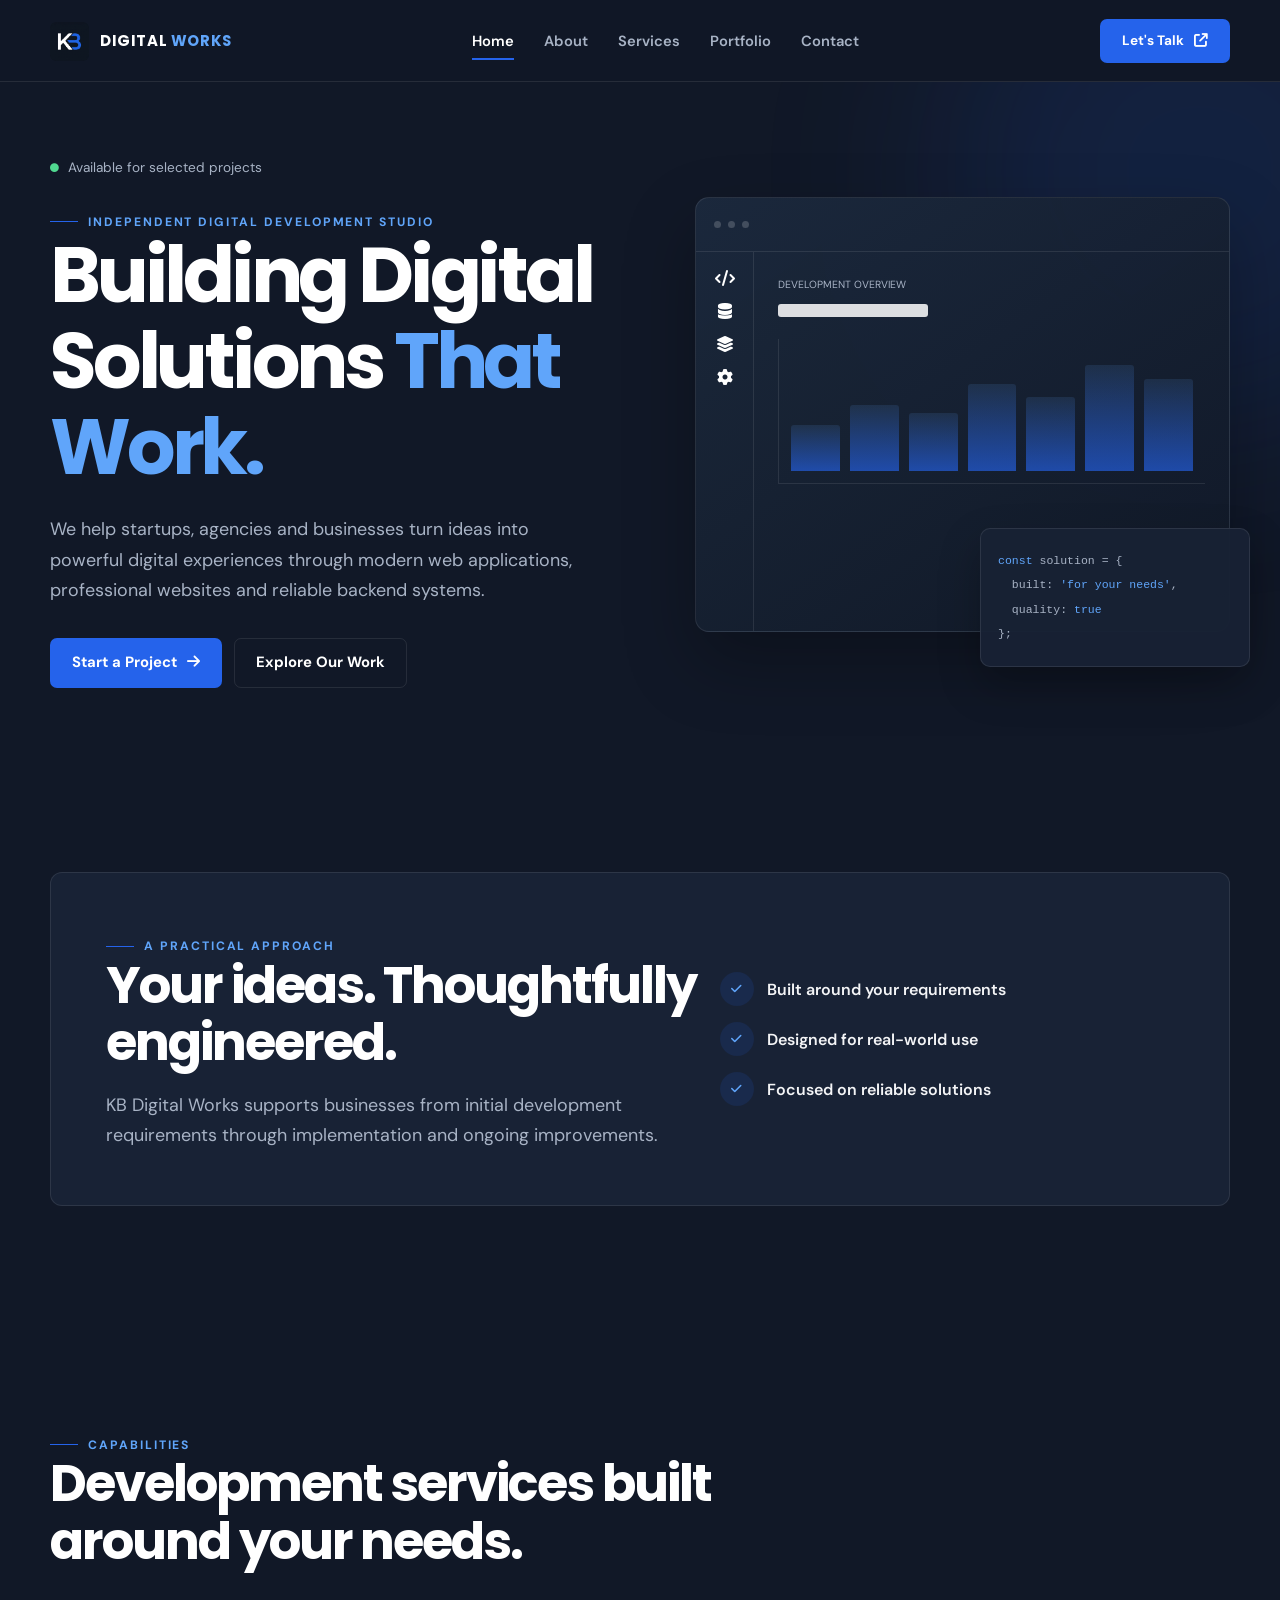
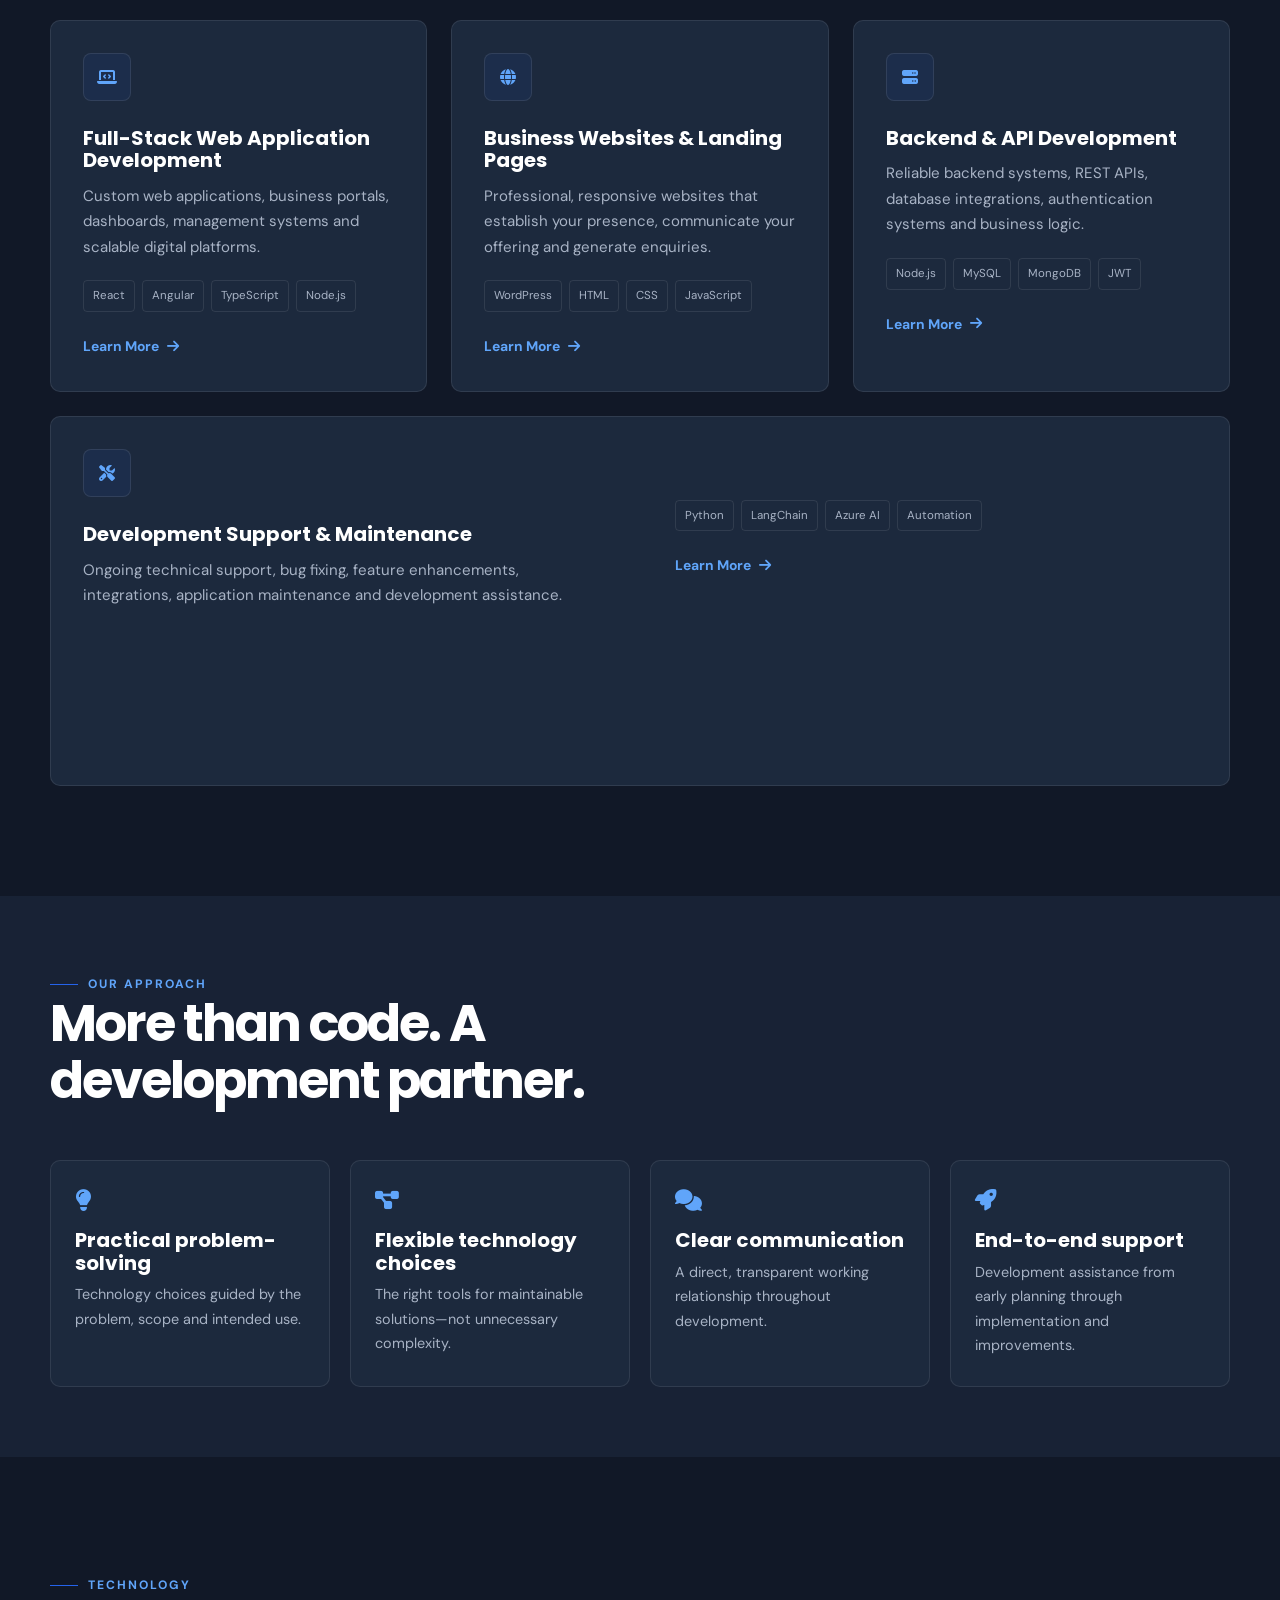
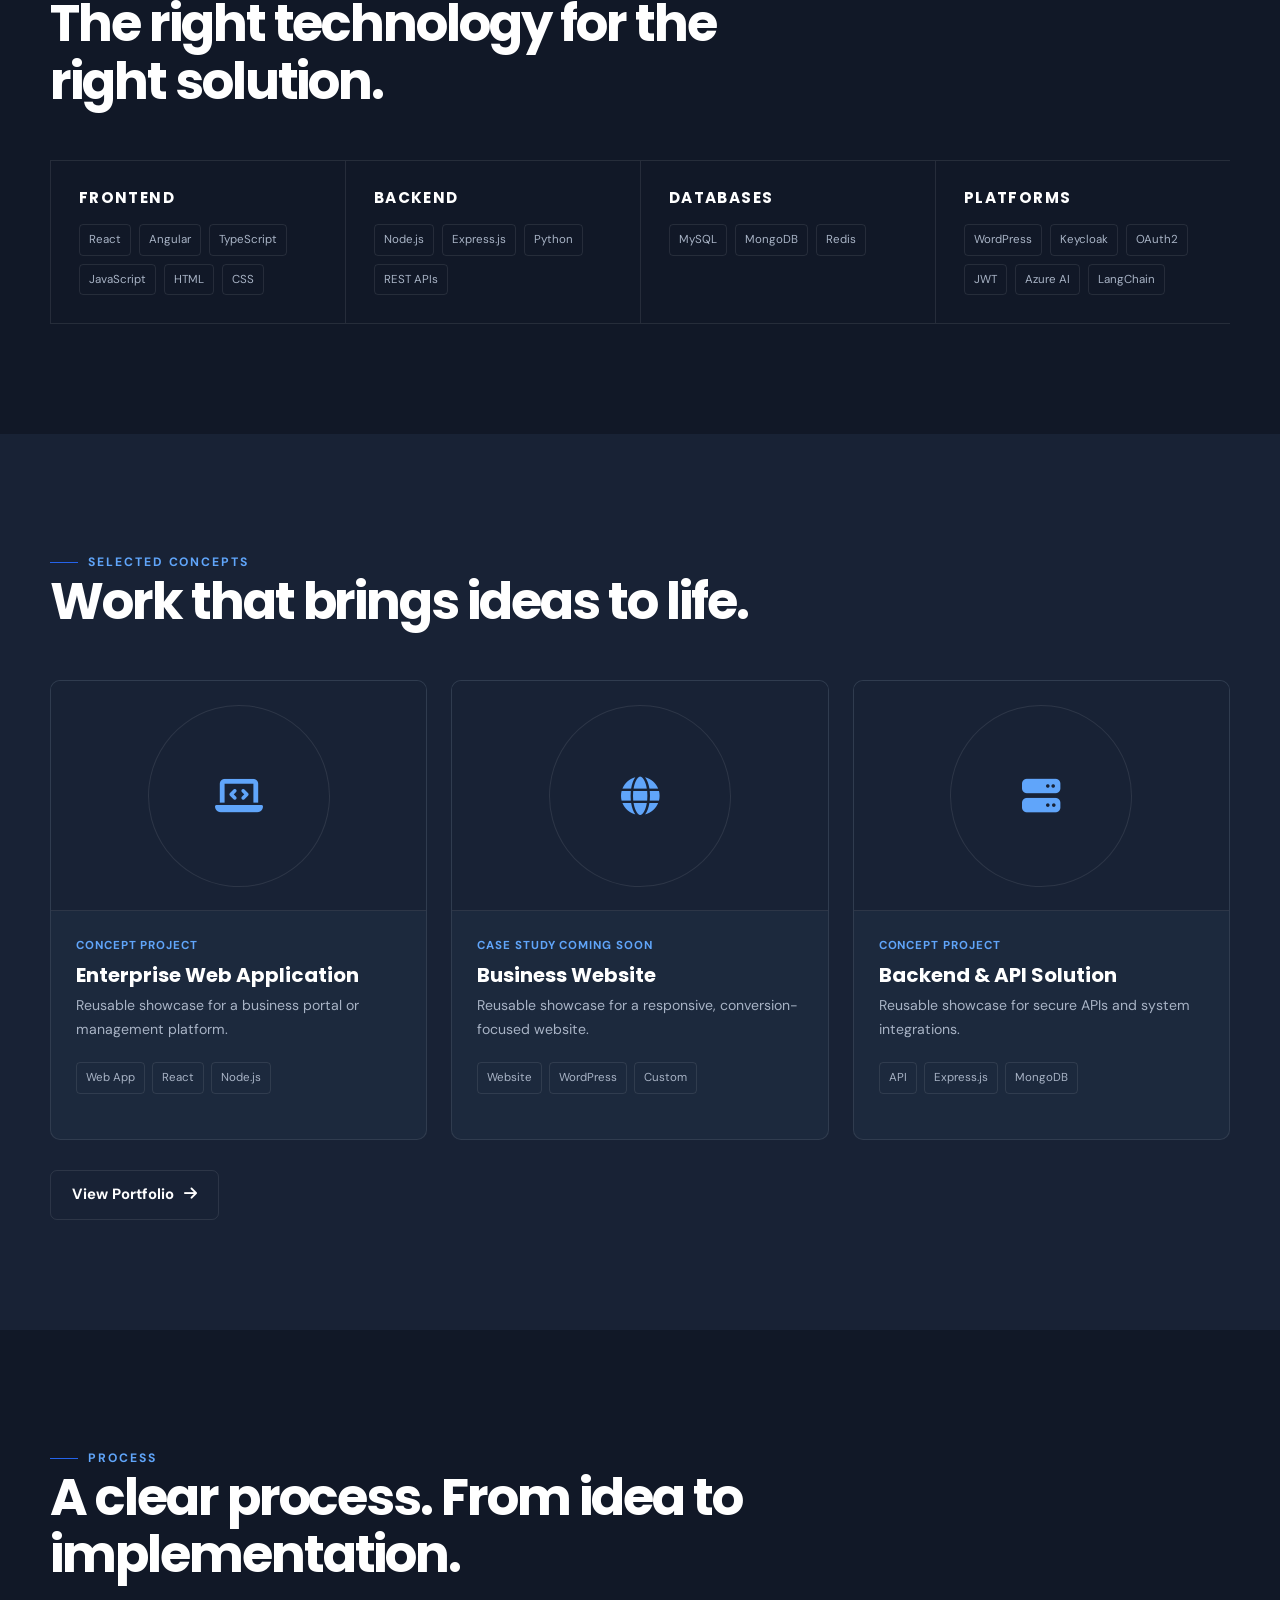
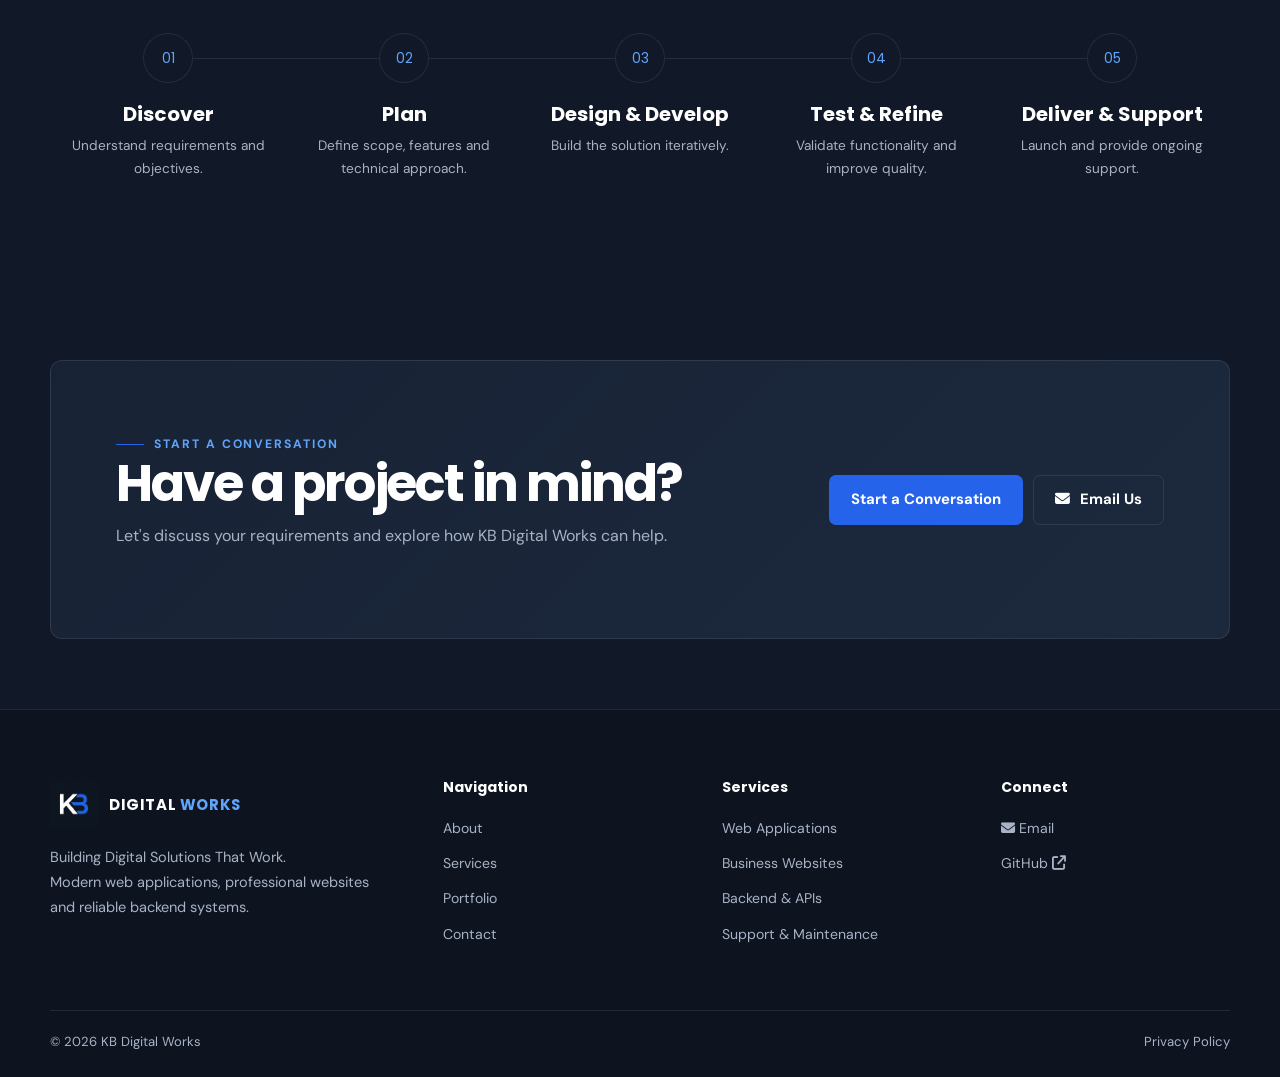
==== commit 0d43c40e: "Refactor code structure for improved readability and maintainability" ====
--- a/index.html
+++ b/index.html
@@ -10,7 +10,7 @@
 <meta property="og:description" content="Modern web applications, professional websites and reliable backend systems.">
 <meta property="og:type" content="website">
 <meta property="og:url" content="https://kb-digitalworks.github.io/">
-<link rel="icon" href="assets/images/logo/favicon.svg" type="image/svg+xml">
+<link rel="icon" href="assets/images/logo/KB_Digital_Works_Favicon_512x512.png" type="image/svg+xml">
 <link rel="preconnect" href="https://fonts.googleapis.com">
 <link rel="preconnect" href="https://fonts.gstatic.com" crossorigin>
 <link href="https://fonts.googleapis.com/css2?family=DM+Sans:wght@400;500;600;700&family=Poppins:wght@500;600;700;800&display=swap" rel="stylesheet">
@@ -18,15 +18,15 @@
 <link rel="stylesheet" href="css/style.css">
 <link rel="stylesheet" href="css/animations.css">
 <link rel="stylesheet" href="css/responsive.css">
-</head>
+<meta property="og:image" content="https://kb-digitalworks.github.io/assets/images/logo/KB_Digital_Works_Square_Logo_500x500.png"><meta property="og:image:alt" content="KB Digital Works"><meta name="twitter:card" content="summary"></head>
 <body>
 <header class="header">
 <nav class="navbar container" aria-label="Primary navigation">
 <a class="brand" href="index.html" aria-label="KB Digital Works home">
-<span class="brand-icon">KB</span>
+<img class="brand-logo" src="assets/images/logo/KB_Digital_Works_Monogram_Dark_1000x1000.png" alt="KB Digital Works monogram" width="43" height="43">
 <span class="brand-name">DIGITAL <span>WORKS</span></span>
 </a>
-<ul class="nav-links">
+<ul class="nav-links" id="navLinks">
 <li><a class="nav-link active" href="index.html">Home</a></li>
 <li><a class="nav-link" href="about.html">About</a></li>
 <li><a class="nav-link" href="services.html">Services</a></li>
@@ -36,8 +36,8 @@
 <a class="nav-cta" href="contact.html">
 Let's Talk <i class="fa-solid fa-arrow-up-right-from-square"></i>
 </a>
-<button class="menu-toggle" aria-label="Toggle navigation" aria-expanded="false" aria-controls="navLinks">
-<i class="fa-solid fa-bars"></i>
+<button class="menu-toggle" aria-label="Toggle navigation" aria-expanded="false" aria-controls="navLinks" type="button">
+<i class="fa-solid fa-bars" aria-hidden="true"></i>
 </button>
 </nav>
 </header>
@@ -377,7 +377,7 @@
 <div class="grid footer-grid">
 <div class="footer-about">
 <a class="brand" href="index.html">
-<span class="brand-icon">KB</span>
+<img class="brand-logo" src="assets/images/logo/KB_Digital_Works_Monogram_Dark_1000x1000.png" alt="KB Digital Works monogram" width="43" height="43">
 <span class="brand-name">DIGITAL <span>WORKS</span></span>
 </a>
 <p>Building Digital Solutions That Work.<br>Modern web applications, professional websites and reliable backend systems.</p>
@@ -414,6 +414,6 @@
 </div>
 </div>
 </footer>
-<script src="js/navigation-final.js"></script><script src="js/main.js"></script><script src="js/animations.js"></script>
+<script src="js/navigation.js"></script><script src="js/main.js"></script><script src="js/animations.js"></script>
 </body>
 </html>
--- a/css/style.css
+++ b/css/style.css
@@ -27,6 +27,11 @@
   margin: 0;
   padding: 0;
   box-sizing: border-box;
+}
+
+:where(a, button, input, select, textarea):focus-visible {
+  outline: 3px solid var(--blue-light);
+  outline-offset: 3px;
 }
 
 html {
@@ -68,6 +73,10 @@
   margin-inline: auto;
 }
 
+.main-content {
+  padding-top: 82px;
+}
+
 .section {
   padding: 110px 0;
 }
@@ -199,19 +208,11 @@
   gap: 11px;
 }
 
-.brand-icon {
+.brand-logo {
   width: 43px;
   height: 43px;
-
-  border-radius: 8px;
-
-  display: grid;
-  place-items: center;
-
-  background: var(--primary);
-
-  font-family: var(--heading);
-  font-weight: 800;
+  object-fit: contain;
+  border-radius: 6px;
 }
 
 .brand-name {
@@ -332,67 +333,6 @@
   font-size: 1.25rem;
 
   cursor: pointer;
-}
-
-/* ==============================
-   RESPONSIVE NAVBAR
-================================= */
-
-@media (max-width: 900px) {
-  .nav-links {
-    gap: 20px;
-  }
-
-  .nav-cta {
-    display: none;
-  }
-}
-
-@media (max-width: 700px) {
-  .navbar {
-    height: 72px;
-  }
-
-  .menu-toggle {
-    display: block;
-  }
-
-  .nav-links {
-    position: absolute;
-    top: 72px;
-    left: 0;
-
-    width: 100%;
-
-    display: none;
-    flex-direction: column;
-    align-items: flex-start;
-
-    gap: 0;
-
-    padding: 15px 5% 22px;
-
-    background: var(--bg-secondary);
-    border-bottom: 1px solid var(--border);
-  }
-
-  .nav-links.show {
-    display: flex;
-  }
-
-  .nav-links li {
-    width: 100%;
-  }
-
-  .nav-link {
-    display: block;
-    width: 100%;
-    padding: 13px 0;
-  }
-
-  .brand-name {
-    font-size: 15px;
-  }
 }
 
 /* ==============================
@@ -1128,13 +1068,17 @@
 }
 
 .form-status {
-  display: none;
+  display: block;
   margin-top: 15px;
   padding: 12px;
   border-radius: 6px;
   font-size: 0.87rem;
 }
 
+.form-status:empty {
+  display: none;
+}
+
 .form-status.success {
   display: block;
 
--- a/css/responsive.css
+++ b/css/responsive.css
@@ -1,3 +1,4 @@
 @media(max-width:1024px){.four-col{grid-template-columns:repeat(2,1fr)}.hero-grid,.two-col,.contact-layout{grid-template-columns:1fr 1fr;gap:40px}.process-grid{grid-template-columns:repeat(5,1fr)}.footer-grid{grid-template-columns:1.5fr 1fr 1fr}.footer-grid>div:last-child{grid-column:2/4}.portfolio-grid{grid-template-columns:repeat(2,1fr)}}
 @media(max-width:820px){.nav-cta{display:none}.menu-toggle{display:block}.nav-links{position:absolute;top:82px;left:0;width:100%;display:none;flex-direction:column;align-items:flex-start;gap:0;padding:12px 24px 24px;background:rgba(24,34,53,.98);border-bottom:1px solid var(--border)}.nav-links.open{display:flex}.nav-link{display:block;width:100%;padding:14px 0}.nav-link::after{bottom:8px}.hero{padding-top:70px}.hero-grid,.two-col,.contact-layout,.intro-panel,.detail-columns{grid-template-columns:1fr}.hero-visual{height:400px}.three-col{grid-template-columns:1fr}.process-grid{grid-template-columns:1fr 1fr}.process-grid::before{display:none}.process-step{margin-bottom:24px}.cta-band{align-items:flex-start;flex-direction:column}.portfolio-grid{grid-template-columns:1fr 1fr}.footer-grid{grid-template-columns:1fr 1fr}.footer-grid>div:first-child{grid-column:1/-1}.footer-grid>div:last-child{grid-column:auto}}
-@media(max-width:600px){.container{width:min(1180px,calc(100% - 32px))}.section{padding:78px 0}.main-content{padding-top:72px}.header,.navbar{height:72px}.nav-links{top:72px}.brand-name{font-size:.78rem}.brand-icon{width:39px;height:39px}.hero{min-height:auto;padding:55px 0 70px}.hero-copy h1{font-size:clamp(2.55rem,13vw,3.7rem)}.hero-actions,.cta-actions{flex-direction:column}.hero-actions .btn,.cta-actions .btn{width:100%}.hero-visual{height:330px}.dashboard-shell{inset:10px 0 20px 0}.code-panel{right:5px;width:230px}.intro-panel{padding:32px 24px}.four-col,.process-grid,.footer-grid,.portfolio-grid{grid-template-columns:1fr}.section-heading{margin-bottom:35px}.project-visual{height:210px}.cta-band{padding:38px 24px}.page-hero{min-height:340px;padding:90px 0 55px}.page-hero h1{font-size:2.8rem}.detail-item{grid-template-columns:54px 1fr;gap:16px;padding:38px 0}.detail-item .icon-box{width:54px;height:54px}.form-row{grid-template-columns:1fr}.contact-form{padding:24px 18px}.footer-bottom{flex-direction:column;gap:8px}.footer{padding-top:55px}}+@media(max-width:600px){.container{width:min(1180px,calc(100% - 32px))}.section{padding:78px 0}.main-content{padding-top:72px}.header,.navbar{height:72px}.nav-links{top:72px}.brand-name{font-size:.78rem}.brand-logo{width:39px;height:39px}.hero{min-height:auto;padding:55px 0 70px}.hero-copy h1{font-size:clamp(2.55rem,13vw,3.7rem)}.hero-actions,.cta-actions{flex-direction:column}.hero-actions .btn,.cta-actions .btn{width:100%}.hero-visual{height:330px}.dashboard-shell{inset:10px 0 20px 0}.code-panel{right:5px;width:230px}.intro-panel{padding:32px 24px}.four-col,.process-grid,.footer-grid,.portfolio-grid{grid-template-columns:1fr}.section-heading{margin-bottom:35px}.project-visual{height:210px}.cta-band{padding:38px 24px}.page-hero{min-height:340px;padding:90px 0 55px}.page-hero h1{font-size:2.8rem}.detail-item{grid-template-columns:54px 1fr;gap:16px;padding:38px 0}.detail-item .icon-box{width:54px;height:54px}.form-row{grid-template-columns:1fr}.contact-form{padding:24px 18px}.footer-bottom{flex-direction:column;gap:8px}.footer{padding-top:55px}.footer .brand-logo{width:48px;height:48px}}
+.brand-logo{width:39px;height:39px}.footer .brand-logo{width:48px;height:48px}
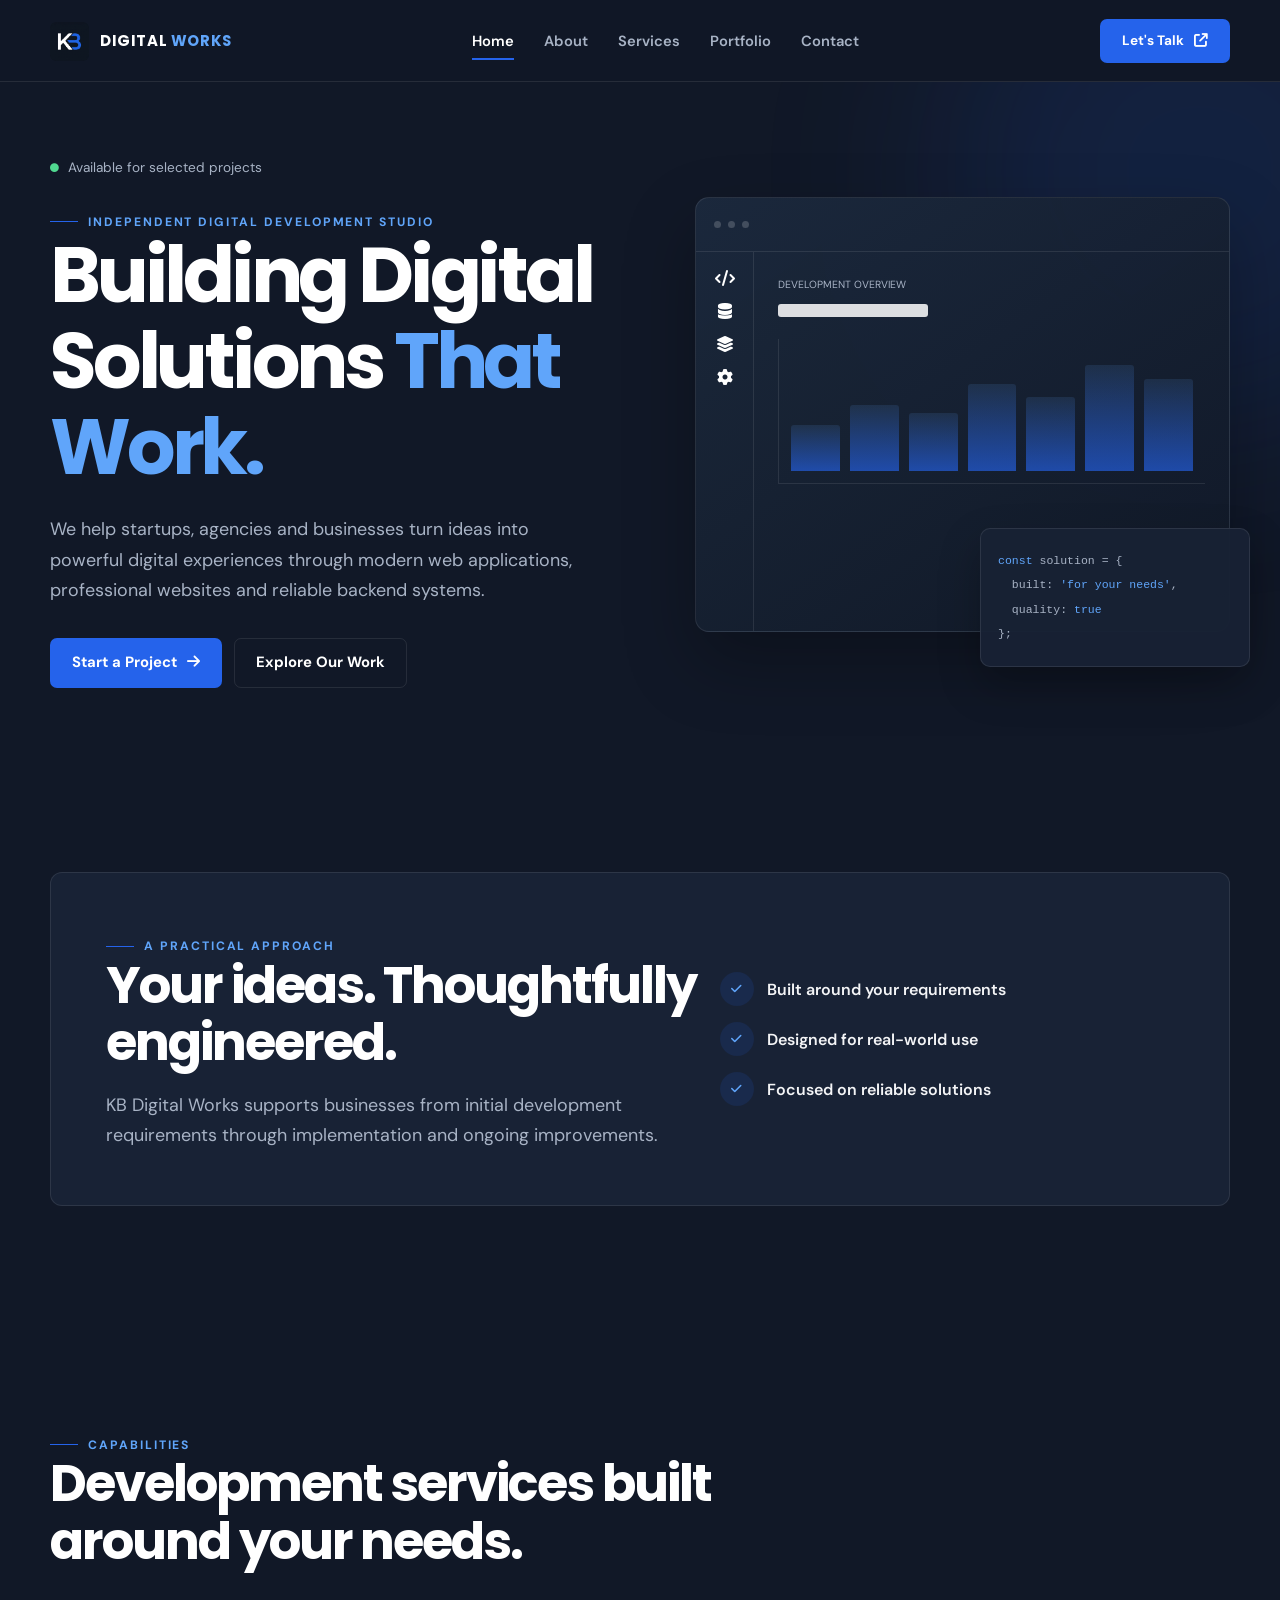
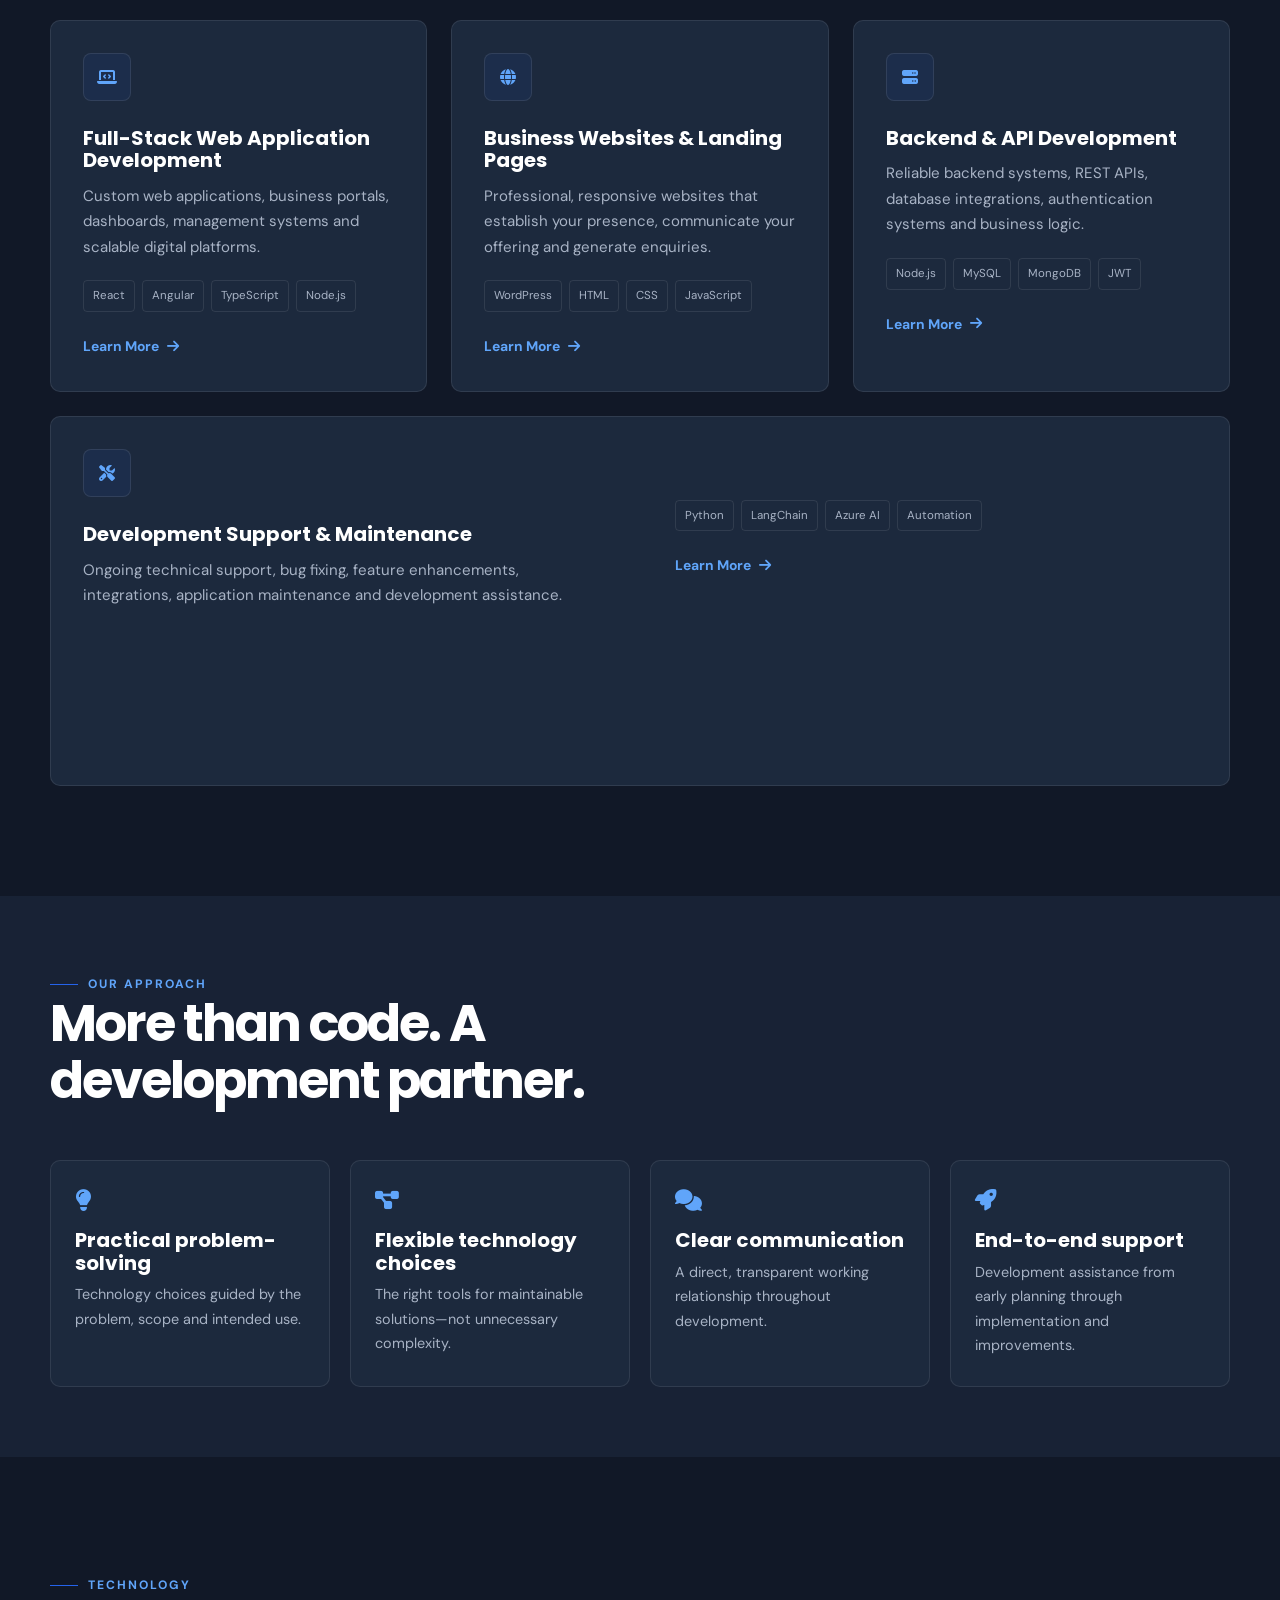
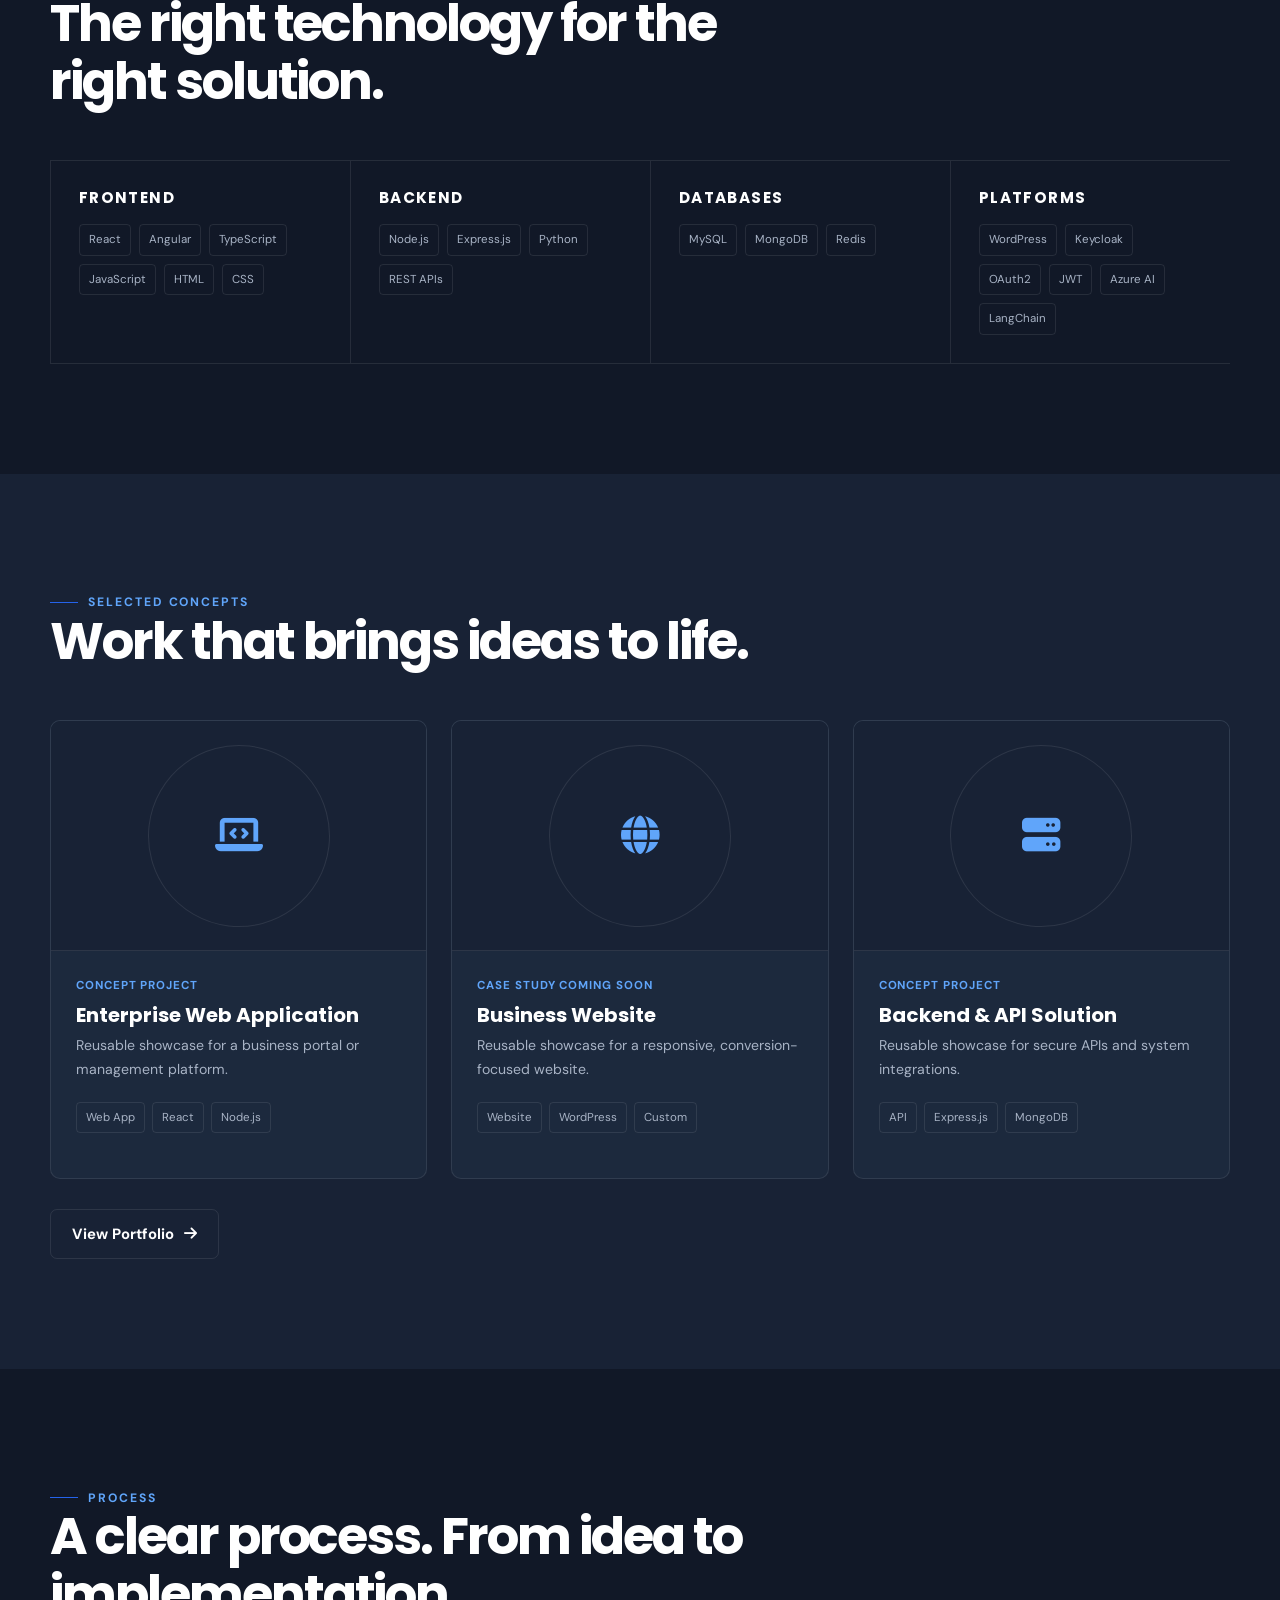
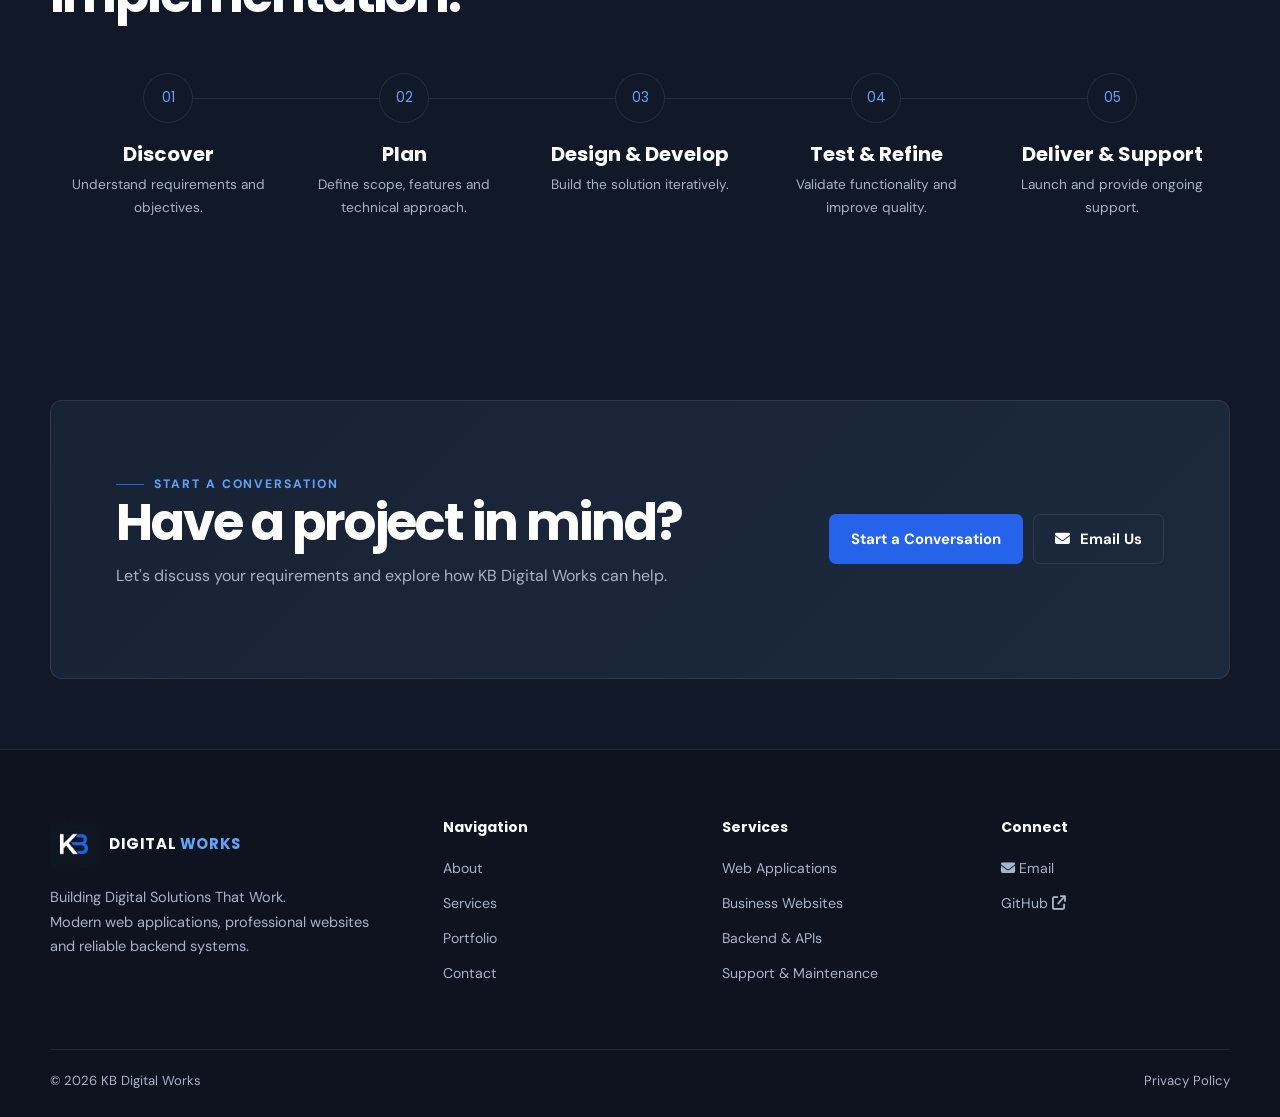
==== commit 8958e0ef: "Update deployment documentation and enhance contact form error handling; add FAQ toggle functionalit" ====
--- a/index.html
+++ b/index.html
@@ -10,7 +10,7 @@
 <meta property="og:description" content="Modern web applications, professional websites and reliable backend systems.">
 <meta property="og:type" content="website">
 <meta property="og:url" content="https://kb-digitalworks.github.io/">
-<link rel="icon" href="assets/images/logo/KB_Digital_Works_Favicon_512x512.png" type="image/svg+xml">
+<link rel="icon" href="assets/images/logo/KB_Digital_Works_Favicon_512x512.png" type="image/png">
 <link rel="preconnect" href="https://fonts.googleapis.com">
 <link rel="preconnect" href="https://fonts.gstatic.com" crossorigin>
 <link href="https://fonts.googleapis.com/css2?family=DM+Sans:wght@400;500;600;700&family=Poppins:wght@500;600;700;800&display=swap" rel="stylesheet">
@@ -220,7 +220,7 @@
 <div class="eyebrow">Technology</div>
 <h2>The right technology for the right solution.</h2>
 </div>
-<div class="grid" style="grid-template-columns:repeat(4,1fr);border-top:1px solid var(--border);border-bottom:1px solid var(--border)">
+<div class="grid four-col" style="border-top:1px solid var(--border);border-bottom:1px solid var(--border)">
 <div class="tech-group">
 <h3>Frontend</h3>
 <div class="tech-tags">
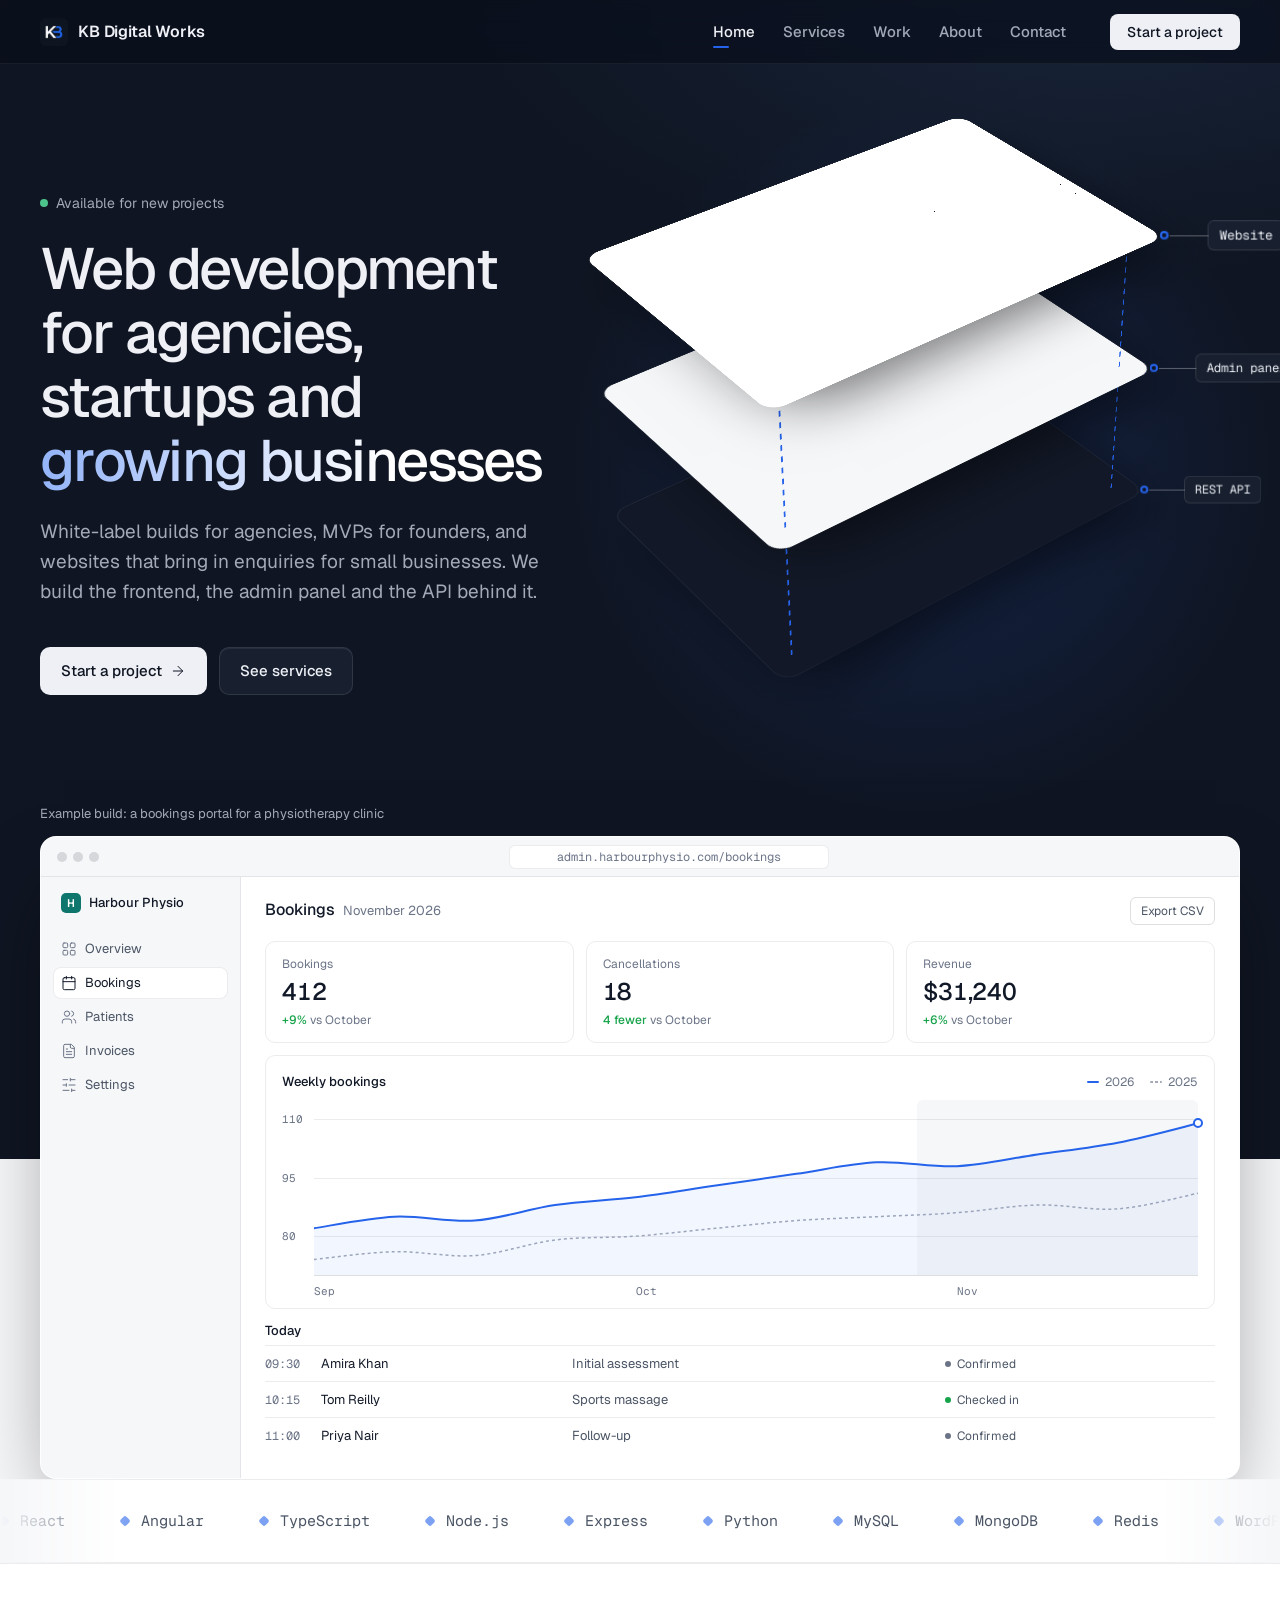
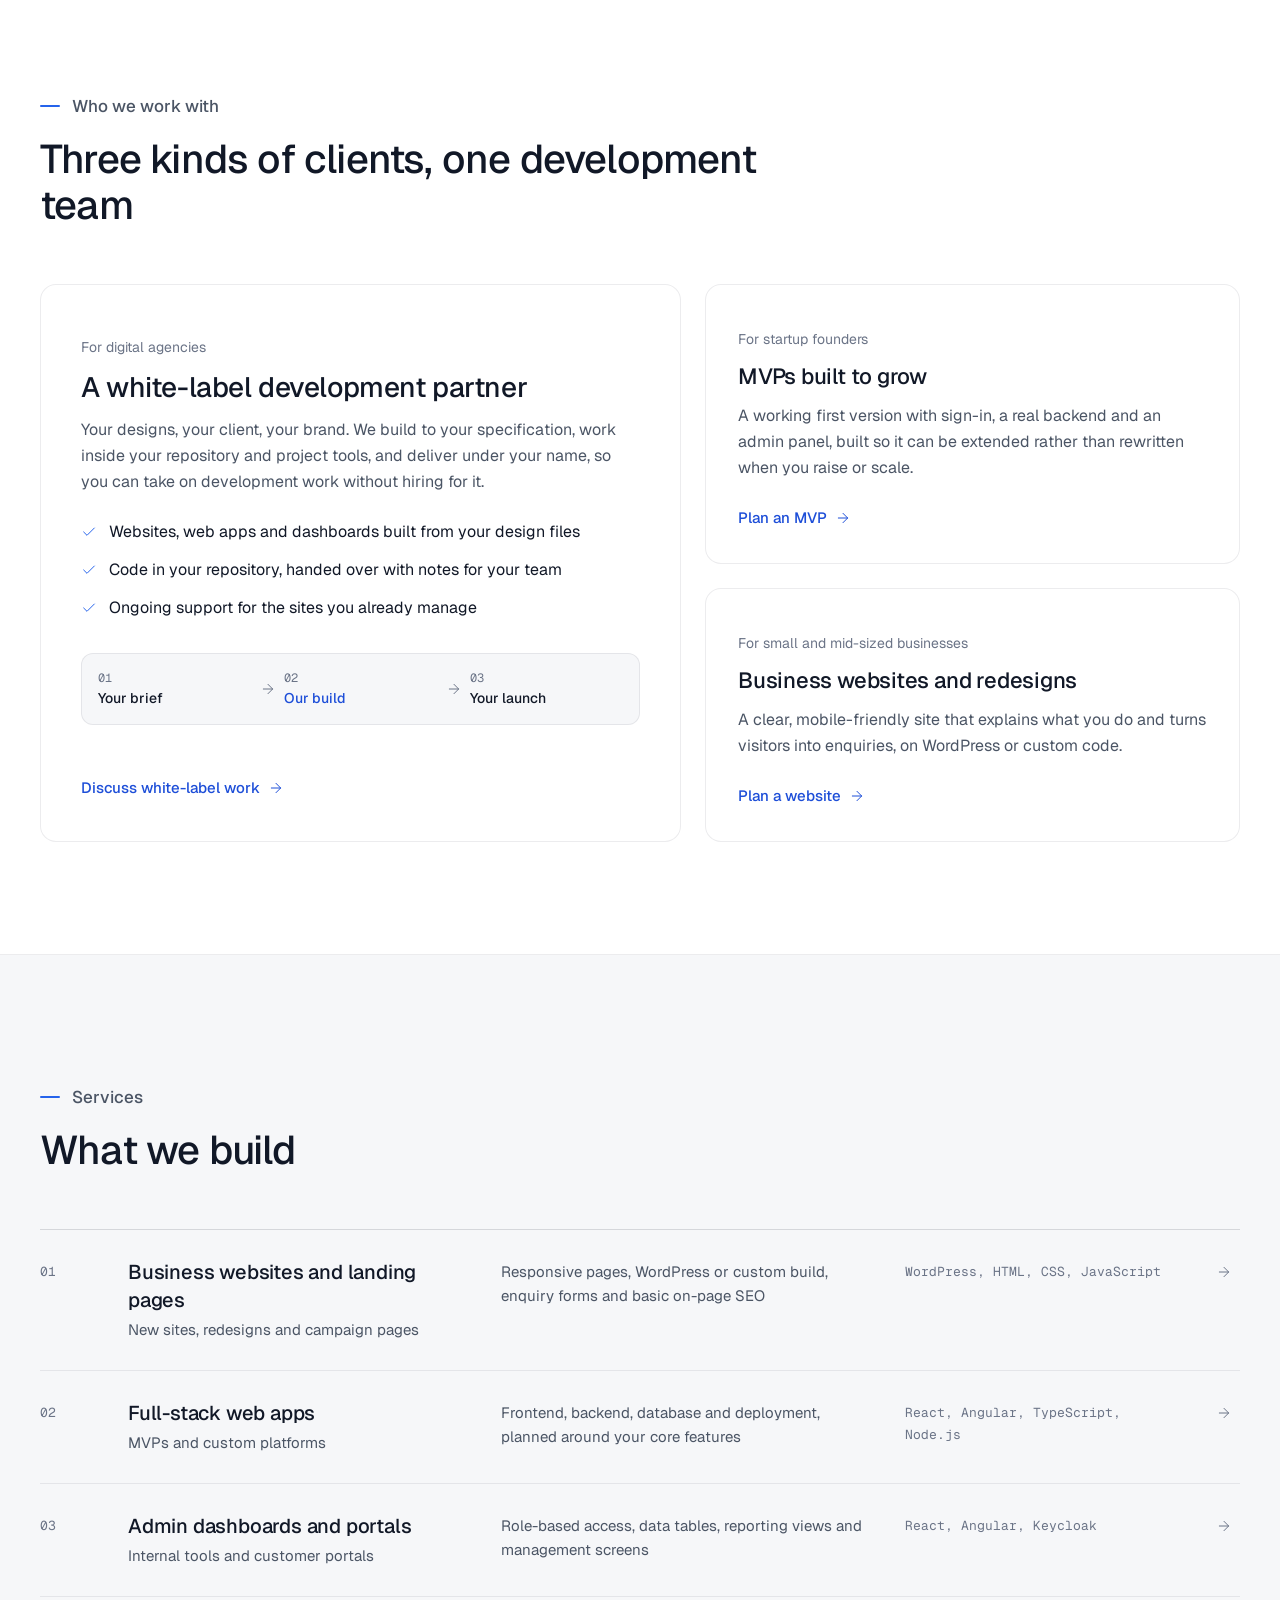
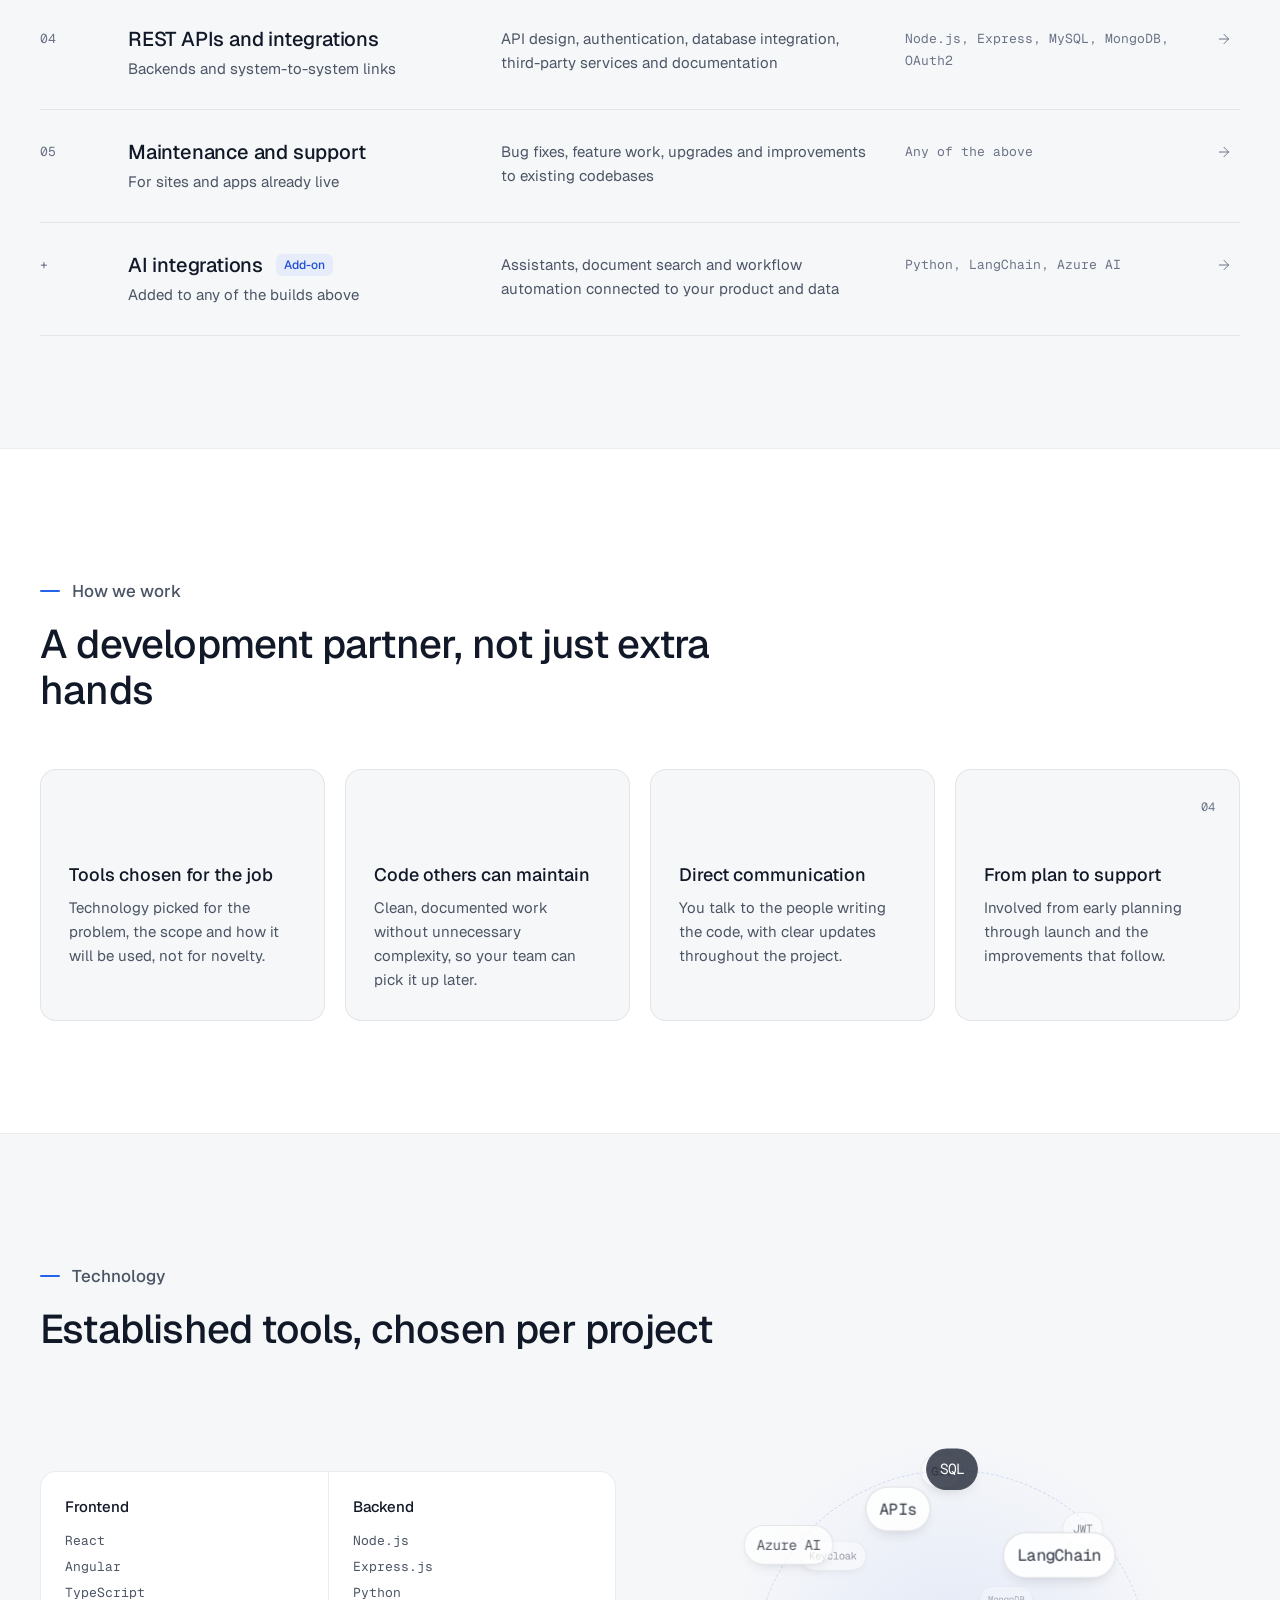
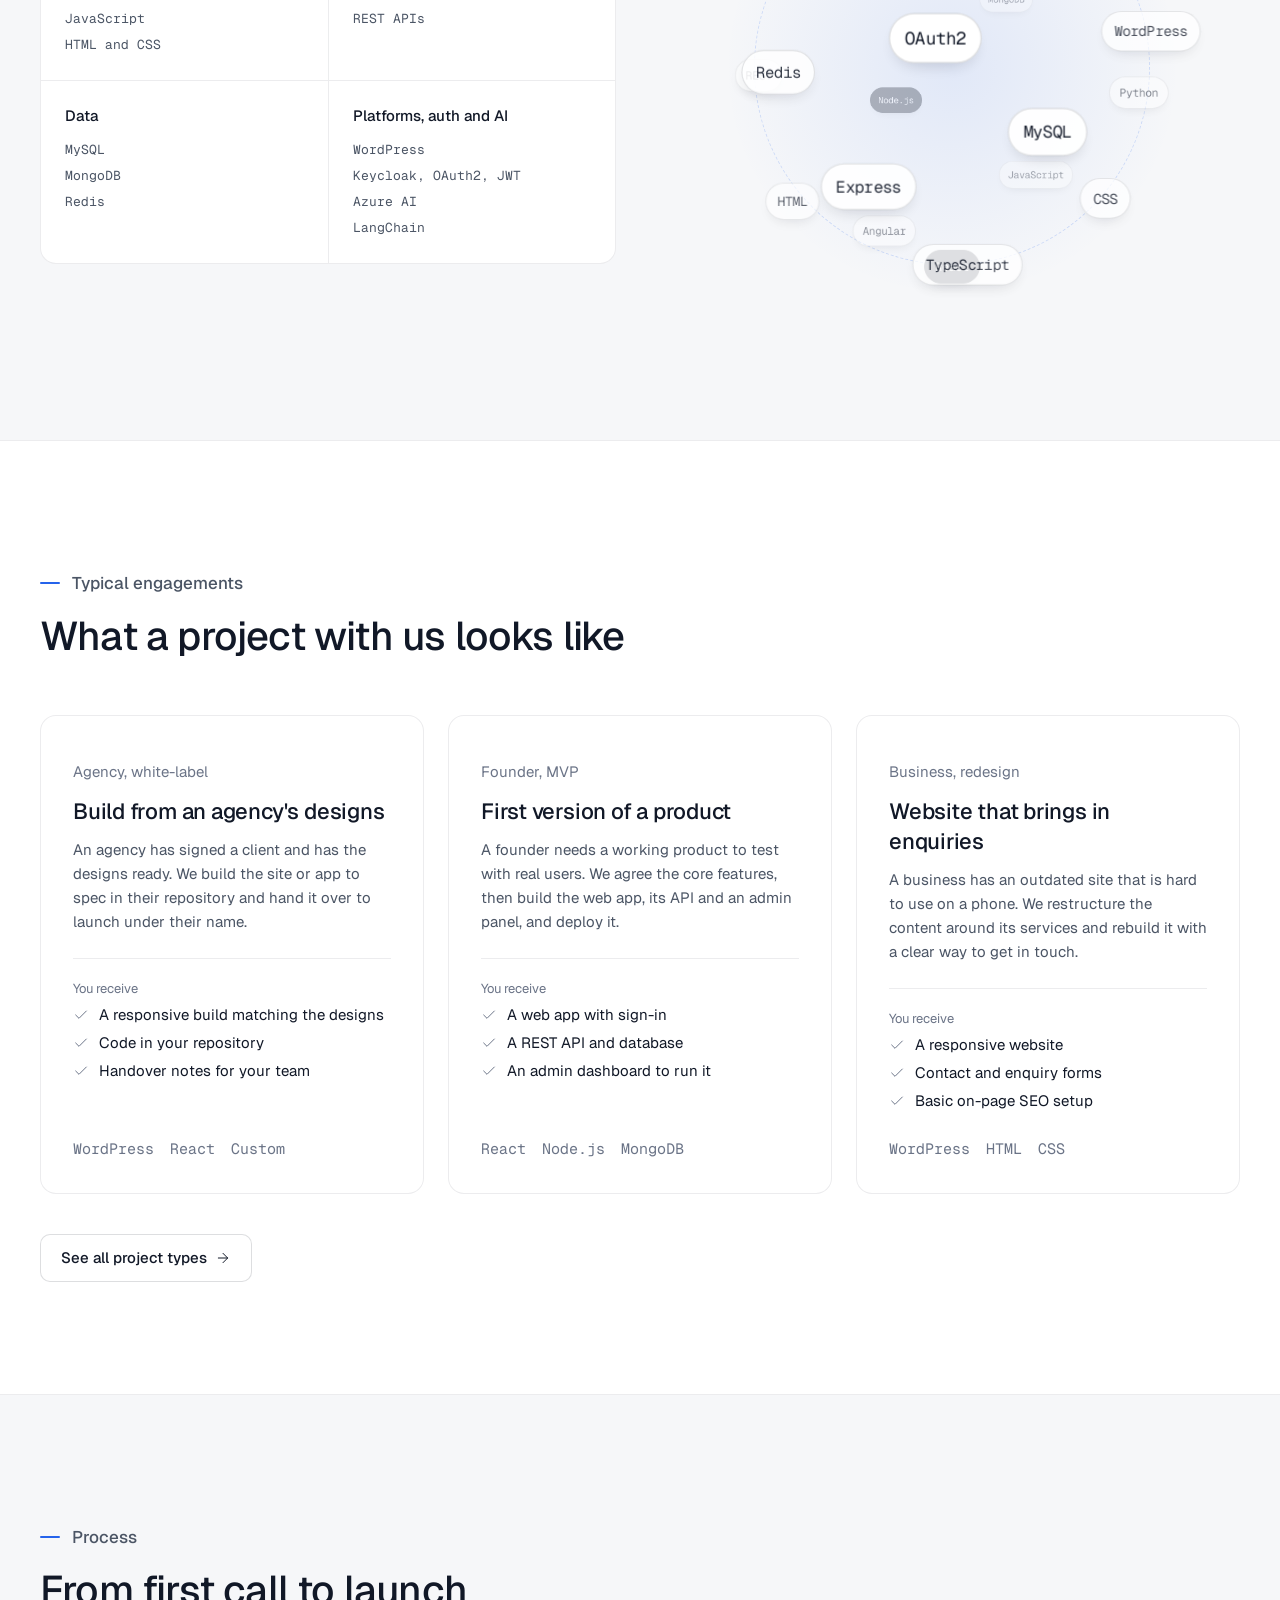
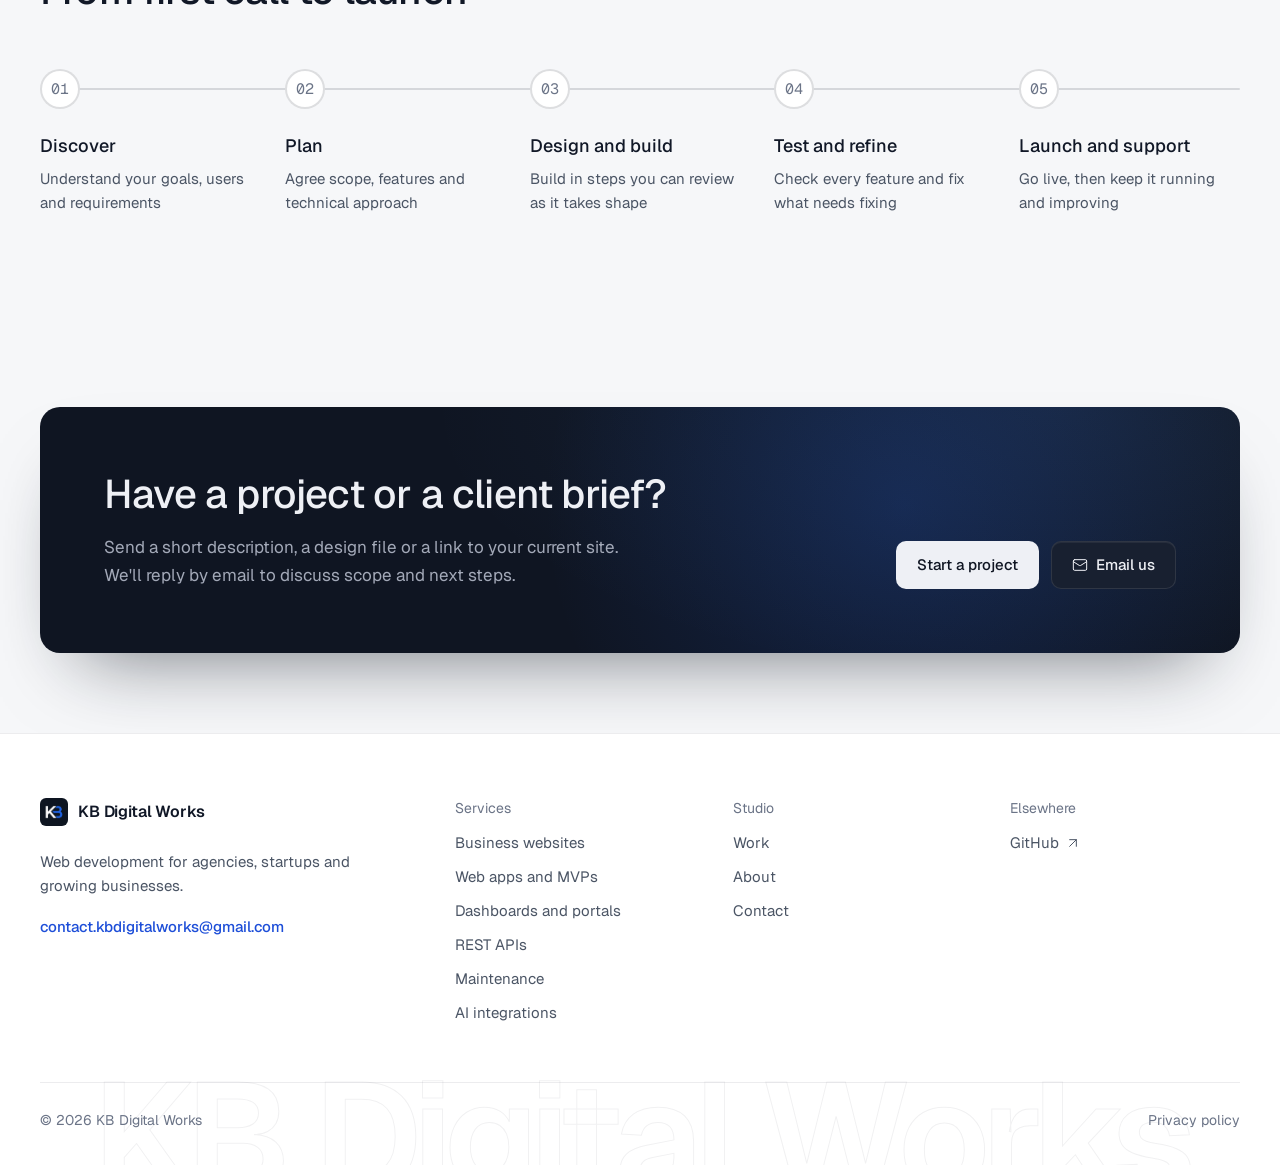
==== commit 143efc59: "Refactor services.html: Update structure, enhance SEO, and improve accessibility with new content an" ====
--- a/index.html
+++ b/index.html
@@ -3,417 +3,491 @@
 <head>
 <meta charset="UTF-8">
 <meta name="viewport" content="width=device-width, initial-scale=1.0">
-<meta name="description" content="KB Digital Works builds modern web applications, professional websites and reliable backend systems for startups and businesses.">
-<title>KB Digital Works | Building Digital Solutions That Work</title>
+<meta name="description" content="KB Digital Works is a web development studio for agencies, startup founders and growing businesses: white-label builds, MVPs, business websites, admin dashboards and REST APIs.">
+<title>KB Digital Works | Web development for agencies, startups and businesses</title>
 <link rel="canonical" href="https://kb-digitalworks.github.io/">
 <meta property="og:title" content="KB Digital Works">
-<meta property="og:description" content="Modern web applications, professional websites and reliable backend systems.">
+<meta property="og:description" content="White-label development for agencies, MVPs for founders, and websites, dashboards and APIs for growing businesses.">
 <meta property="og:type" content="website">
 <meta property="og:url" content="https://kb-digitalworks.github.io/">
+<meta property="og:image" content="https://kb-digitalworks.github.io/assets/images/logo/KB_Digital_Works_Square_Logo_500x500.png">
+<meta property="og:image:alt" content="KB Digital Works">
+<meta name="twitter:card" content="summary">
+<meta name="theme-color" content="#f6f7f9">
 <link rel="icon" href="assets/images/logo/KB_Digital_Works_Favicon_512x512.png" type="image/png">
 <link rel="preconnect" href="https://fonts.googleapis.com">
 <link rel="preconnect" href="https://fonts.gstatic.com" crossorigin>
-<link href="https://fonts.googleapis.com/css2?family=DM+Sans:wght@400;500;600;700&family=Poppins:wght@500;600;700;800&display=swap" rel="stylesheet">
-<link rel="stylesheet" href="https://cdnjs.cloudflare.com/ajax/libs/font-awesome/6.5.2/css/all.min.css">
+<link href="https://fonts.googleapis.com/css2?family=Geist:wght@400;500;600&family=Geist+Mono:wght@400;500&display=swap" rel="stylesheet">
+<script>document.documentElement.classList.add("js")</script>
 <link rel="stylesheet" href="css/style.css">
 <link rel="stylesheet" href="css/animations.css">
 <link rel="stylesheet" href="css/responsive.css">
-<meta property="og:image" content="https://kb-digitalworks.github.io/assets/images/logo/KB_Digital_Works_Square_Logo_500x500.png"><meta property="og:image:alt" content="KB Digital Works"><meta name="twitter:card" content="summary"></head>
-<body>
+<link rel="stylesheet" href="css/fx.css">
+</head>
+<body class="has-dark-hero">
 <header class="header">
 <nav class="navbar container" aria-label="Primary navigation">
 <a class="brand" href="index.html" aria-label="KB Digital Works home">
-<img class="brand-logo" src="assets/images/logo/KB_Digital_Works_Monogram_Dark_1000x1000.png" alt="KB Digital Works monogram" width="43" height="43">
-<span class="brand-name">DIGITAL <span>WORKS</span></span>
+<img class="brand-logo" src="assets/images/logo/KB_Digital_Works_Monogram_Dark_1000x1000.png" alt="" width="28" height="28">
+<span>KB Digital Works</span>
 </a>
 <ul class="nav-links" id="navLinks">
-<li><a class="nav-link active" href="index.html">Home</a></li>
+<li><a class="nav-link active" href="index.html" aria-current="page">Home</a></li>
+<li><a class="nav-link" href="services.html">Services</a></li>
+<li><a class="nav-link" href="portfolio.html">Work</a></li>
 <li><a class="nav-link" href="about.html">About</a></li>
-<li><a class="nav-link" href="services.html">Services</a></li>
-<li><a class="nav-link" href="portfolio.html">Portfolio</a></li>
 <li><a class="nav-link" href="contact.html">Contact</a></li>
-</ul>
-<a class="nav-cta" href="contact.html">
-Let's Talk <i class="fa-solid fa-arrow-up-right-from-square"></i>
-</a>
-<button class="menu-toggle" aria-label="Toggle navigation" aria-expanded="false" aria-controls="navLinks" type="button">
-<i class="fa-solid fa-bars" aria-hidden="true"></i>
+<li class="nav-mobile-cta"><a class="btn btn-primary" href="contact.html">Start a project</a></li>
+</ul>
+<a class="nav-cta" href="contact.html">Start a project</a>
+<button class="menu-toggle" aria-label="Open navigation" aria-expanded="false" aria-controls="navLinks" type="button">
+<svg class="i" viewBox="0 0 24 24" aria-hidden="true"><path d="M4 6h16M4 12h16M4 18h16"/></svg>
 </button>
 </nav>
 </header>
+
 <main class="main-content">
+
 <section class="hero">
-<div class="container hero-grid grid two-col">
+<div class="container">
+<div class="hero-split">
 <div class="hero-copy" data-reveal>
-<div class="availability"><i class="fa-solid fa-circle"></i> Available for selected projects</div>
-<div class="eyebrow">Independent digital development studio</div>
-<h1>Building Digital Solutions <span>That Work.</span></h1>
-<p class="lead">We help startups, agencies and businesses turn ideas into powerful digital experiences through modern web applications, professional websites and reliable backend systems.</p>
+<p class="availability">Available for new projects</p>
+<h1 class="split-words">Web development for agencies, startups and <span class="accent-word">growing businesses</span></h1>
+<p class="lead">White-label builds for agencies, MVPs for founders, and websites that bring in enquiries for small businesses. We build the frontend, the admin panel and the API behind it.</p>
 <div class="hero-actions">
-<a class="btn btn-primary" href="contact.html">Start a Project <i class="fa-solid fa-arrow-right"></i></a>
-<a class="btn btn-secondary" href="portfolio.html">Explore Our Work</a>
-</div>
-</div>
-<div class="hero-visual" data-reveal aria-label="Abstract software dashboard illustration">
-<div class="dashboard-shell">
-<div class="dashboard-top">
-<span class="dot"></span>
-<span class="dot"></span>
-<span class="dot"></span>
-</div>
-<div class="dash-body">
-<div class="dash-sidebar">
-<i class="fa-solid fa-code"></i>
-<i class="fa-solid fa-database"></i>
-<i class="fa-solid fa-layer-group"></i>
-<i class="fa-solid fa-gear"></i>
-</div>
-<div class="dash-main">
-<div class="dash-kicker">Development overview</div>
-<div class="dash-title"></div>
-<div class="chart">
-<span style="height:38%"></span>
-<span style="height:55%"></span>
-<span style="height:48%"></span>
-<span style="height:72%"></span>
-<span style="height:61%"></span>
-<span style="height:88%"></span>
-<span style="height:76%"></span>
-</div>
-</div>
-</div>
-</div>
-<div class="code-panel">
+<a class="btn btn-primary" href="contact.html">Start a project <svg class="i" viewBox="0 0 24 24" aria-hidden="true"><path d="M5 12h14"/><path d="m12 5 7 7-7 7"/></svg></a>
+<a class="btn btn-secondary" href="#services">See services</a>
+</div>
+</div>
+
+<div class="stack" role="img" aria-label="The three layers of one project pulled apart: the clinic's public website on top, its admin panel in the middle and the REST API underneath, connected to each other">
+<div class="stack-scene" aria-hidden="true">
+
+<div class="layer layer-api">
+<div class="mini-api"><span class="req">GET /api/bookings?month=2026-11</span>
+<span class="ok">200 OK</span>
+{
+  <span class="k">"total"</span>: <span class="n">412</span>,
+  <span class="k">"cancelled"</span>: <span class="n">18</span>,
+  <span class="k">"revenue"</span>: <span class="n">31240</span>,
+  <span class="k">"change"</span>: <span class="s">"+9%"</span>,
+  <span class="k">"next"</span>: <span class="s">"09:30 Amira Khan"</span>
+}</div>
+<div class="tag3d"><span>REST API</span></div>
+</div>
+
+<div class="layer layer-admin">
+<div class="mini-admin">
+<div class="mini-side"><i></i><i class="on"></i><i></i><i></i><i></i></div>
+<div class="mini-main">
+<div class="mini-stats">
+<div>Bookings<b>412</b></div>
+<div>Cancelled<b>18</b></div>
+<div>Revenue<b>$31,240</b></div>
+</div>
+<div class="mini-chart"><svg viewBox="0 0 1000 100" preserveAspectRatio="none"><path d="M0 73.3 C15.2 72.2 60.6 67.4 90.9 66.7 C121.2 65.9 151.5 70 181.8 68.9 C212.1 67.8 242.4 62.2 272.7 60 C303 57.8 333.3 57.4 363.6 55.6 C393.9 53.7 424.2 51.1 454.5 48.9 C484.8 46.7 515.2 44.4 545.5 42.2 C575.8 40 606.1 36.3 636.4 35.6 C666.7 34.8 697 38.5 727.3 37.8 C757.6 37 787.9 33.3 818.2 31.1 C848.5 28.9 878.8 27.4 909.1 24.4 C939.4 21.5 984.8 15.2 1000 13.3" fill="none" stroke="#2563eb" stroke-width="2" vector-effect="non-scaling-stroke"/></svg></div>
+</div>
+</div>
+<span class="link l1"></span><span class="link l2"></span>
+<div class="tag3d"><span>Admin panel</span></div>
+</div>
+
+<div class="layer layer-web">
+<div class="mini-site">
+<div class="mini-nav"><span class="mini-mark">H</span>Harbour Physio<span class="mini-links"><span>Treatments</span><span>Team</span><span>Prices</span></span></div>
+<div class="mini-hero">
 <div>
-<span class="code-blue">const</span> solution = {
-</div>
-<div>&nbsp;&nbsp;built: <span class="code-blue">'for your needs'</span>,</div>
-<div>&nbsp;&nbsp;quality: <span class="code-blue">true</span></div>
-<div>};</div>
-</div>
-</div>
-</div>
-</section>
+<h4>Physiotherapy that gets you moving again</h4>
+<p>Assessments, sports massage and rehab, six days a week</p>
+<span class="mini-btn">Book an appointment</span>
+</div>
+<div class="mini-photo"></div>
+</div>
+<div class="mini-cards"><span>Back pain</span><span>Sports injury</span><span>Post-surgery</span></div>
+</div>
+<span class="link l1"></span><span class="link l2"></span>
+<div class="tag3d"><span>Website</span></div>
+</div>
+
+</div>
+</div>
+</div>
+
+<figure class="hero-figure">
+<figcaption>Example build: a bookings portal for a physiotherapy clinic</figcaption>
+<div class="hero-visual">
+<div class="app-window" role="img" aria-label="Example admin dashboard: a bookings portal for a physiotherapy clinic showing 412 bookings in November, up 9% on October, with a weekly bookings chart and today's appointments">
+<div class="app-bar" aria-hidden="true">
+<div class="app-dots"><span></span><span></span><span></span></div>
+<div class="app-url">admin.harbourphysio.com/bookings</div>
+</div>
+<div class="app-body" aria-hidden="true">
+<aside class="app-side">
+<div class="app-client"><span class="app-client-mark">H</span>Harbour Physio</div>
+<ul class="app-nav">
+<li><svg class="i" viewBox="0 0 24 24"><rect width="7" height="7" x="3" y="3" rx="1.5"/><rect width="7" height="7" x="14" y="3" rx="1.5"/><rect width="7" height="7" x="14" y="14" rx="1.5"/><rect width="7" height="7" x="3" y="14" rx="1.5"/></svg>Overview</li>
+<li class="on"><svg class="i" viewBox="0 0 24 24"><rect width="18" height="18" x="3" y="4" rx="2"/><path d="M16 2v4M8 2v4M3 10h18"/></svg>Bookings</li>
+<li><svg class="i" viewBox="0 0 24 24"><path d="M16 21v-2a4 4 0 0 0-4-4H6a4 4 0 0 0-4 4v2"/><circle cx="9" cy="7" r="4"/><path d="M22 21v-2a4 4 0 0 0-3-3.87M16 3.13a4 4 0 0 1 0 7.75"/></svg>Patients</li>
+<li><svg class="i" viewBox="0 0 24 24"><path d="M15 2H6a2 2 0 0 0-2 2v16a2 2 0 0 0 2 2h12a2 2 0 0 0 2-2V7Z"/><path d="M14 2v4a2 2 0 0 0 2 2h4M16 13H8M16 17H8M10 9H8"/></svg>Invoices</li>
+<li><svg class="i" viewBox="0 0 24 24"><path d="M21 4h-7M10 4H3M21 12h-9M8 12H3M21 20h-5M12 20H3M14 2v4M8 10v4M16 18v4"/></svg>Settings</li>
+</ul>
+</aside>
+<div class="app-main">
+<div class="app-head">
+<div><strong>Bookings</strong><span>November 2026</span></div>
+<span class="app-btn">Export CSV</span>
+</div>
+<dl class="app-stats">
+<div class="app-stat"><dt>Bookings</dt><dd data-count="412">412</dd><small><b>+9%</b> vs October</small></div>
+<div class="app-stat"><dt>Cancellations</dt><dd data-count="18">18</dd><small><b>4 fewer</b> vs October</small></div>
+<div class="app-stat"><dt>Revenue</dt><dd data-count="31240" data-prefix="$">$31,240</dd><small><b>+6%</b> vs October</small></div>
+</dl>
+<div class="app-chart">
+<div class="app-chart-head">Weekly bookings<div class="legend"><span>2026</span><span class="prev">2025</span></div></div>
+<div class="app-plot">
+<div class="plot-area">
+<span class="y" style="top:11.1%">110</span><span class="y" style="top:44.4%">95</span><span class="y" style="top:77.8%">80</span>
+<span class="band" style="left:68.2%"></span>
+<span class="grid-line" style="top:11.1%"></span><span class="grid-line" style="top:44.4%"></span><span class="grid-line" style="top:77.8%"></span>
+<svg class="draw" viewBox="0 0 1000 100" preserveAspectRatio="none">
+<path d="M0 91.1 C15.2 90.4 60.6 87 90.9 86.7 C121.2 86.3 151.5 90 181.8 88.9 C212.1 87.8 242.4 81.9 272.7 80 C303 78.1 333.3 78.9 363.6 77.8 C393.9 76.7 424.2 74.8 454.5 73.3 C484.8 71.9 515.2 70 545.5 68.9 C575.8 67.8 606.1 67.4 636.4 66.7 C666.7 65.9 697 65.6 727.3 64.4 C757.6 63.3 787.9 60.4 818.2 60 C848.5 59.6 878.8 63.3 909.1 62.2 C939.4 61.1 984.8 54.8 1000 53.3" fill="none" stroke="#a3a9b8" stroke-width="1.5" stroke-dasharray="3 3" vector-effect="non-scaling-stroke"/>
+<path d="M0 73.3 C15.2 72.2 60.6 67.4 90.9 66.7 C121.2 65.9 151.5 70 181.8 68.9 C212.1 67.8 242.4 62.2 272.7 60 C303 57.8 333.3 57.4 363.6 55.6 C393.9 53.7 424.2 51.1 454.5 48.9 C484.8 46.7 515.2 44.4 545.5 42.2 C575.8 40 606.1 36.3 636.4 35.6 C666.7 34.8 697 38.5 727.3 37.8 C757.6 37 787.9 33.3 818.2 31.1 C848.5 28.9 878.8 27.4 909.1 24.4 C939.4 21.5 984.8 15.2 1000 13.3 L1000 100 L0 100 Z" fill="rgba(37,99,235,0.06)"/>
+<path d="M0 73.3 C15.2 72.2 60.6 67.4 90.9 66.7 C121.2 65.9 151.5 70 181.8 68.9 C212.1 67.8 242.4 62.2 272.7 60 C303 57.8 333.3 57.4 363.6 55.6 C393.9 53.7 424.2 51.1 454.5 48.9 C484.8 46.7 515.2 44.4 545.5 42.2 C575.8 40 606.1 36.3 636.4 35.6 C666.7 34.8 697 38.5 727.3 37.8 C757.6 37 787.9 33.3 818.2 31.1 C848.5 28.9 878.8 27.4 909.1 24.4 C939.4 21.5 984.8 15.2 1000 13.3" fill="none" stroke="#2563eb" stroke-width="2" stroke-linecap="round" vector-effect="non-scaling-stroke"/>
+</svg>
+<span class="dot" style="top:13.3%"></span>
+<span class="x" style="left:0%">Sep</span><span class="x" style="left:36.4%">Oct</span><span class="x" style="left:72.7%">Nov</span>
+</div>
+</div>
+</div>
+<table class="app-table">
+<caption>Today</caption>
+<tbody>
+<tr><td>09:30</td><td class="who">Amira Khan</td><td>Initial assessment</td><td><span class="status">Confirmed</span></td></tr>
+<tr><td>10:15</td><td class="who">Tom Reilly</td><td>Sports massage</td><td><span class="status in">Checked in</span></td></tr>
+<tr><td>11:00</td><td class="who">Priya Nair</td><td>Follow-up</td><td><span class="status">Confirmed</span></td></tr>
+</tbody>
+</table>
+</div>
+</div>
+</div>
+</div>
+</figure>
+</div>
+</section>
+
+<div class="marquee" aria-label="What we build with">
+<div class="marquee-track">
+<span>React</span><span>Angular</span><span>TypeScript</span><span>Node.js</span><span>Express</span><span>Python</span><span>MySQL</span><span>MongoDB</span><span>Redis</span><span>WordPress</span><span>Keycloak</span><span>OAuth2</span><span>LangChain</span><span>Azure AI</span>
+</div>
+</div>
+
+<section class="section section-alt" id="who">
+<div class="container">
+<div class="section-heading" data-reveal>
+<p class="label">Who we work with</p>
+<h2>Three kinds of clients, one development team</h2>
+</div>
+<div class="grid audience-grid" data-reveal-group>
+<article class="audience lead-card" data-tilt="4">
+<p class="audience-for">For digital agencies</p>
+<h3>A white-label development partner</h3>
+<p>Your designs, your client, your brand. We build to your specification, work inside your repository and project tools, and deliver under your name, so you can take on development work without hiring for it.</p>
+<ul class="check-list">
+<li><svg class="i" viewBox="0 0 24 24" aria-hidden="true"><path d="M20 6 9 17l-5-5"/></svg>Websites, web apps and dashboards built from your design files</li>
+<li><svg class="i" viewBox="0 0 24 24" aria-hidden="true"><path d="M20 6 9 17l-5-5"/></svg>Code in your repository, handed over with notes for your team</li>
+<li><svg class="i" viewBox="0 0 24 24" aria-hidden="true"><path d="M20 6 9 17l-5-5"/></svg>Ongoing support for the sites you already manage</li>
+</ul>
+<div class="flow" aria-label="How a white-label project runs: your brief, our build, your launch">
+<div class="flow-step"><small>01</small><strong>Your brief</strong></div><svg class="i" viewBox="0 0 24 24" aria-hidden="true"><path d="M5 12h14"/><path d="m12 5 7 7-7 7"/></svg>
+<div class="flow-step ours"><small>02</small><strong>Our build</strong></div><svg class="i" viewBox="0 0 24 24" aria-hidden="true"><path d="M5 12h14"/><path d="m12 5 7 7-7 7"/></svg>
+<div class="flow-step"><small>03</small><strong>Your launch</strong></div>
+</div>
+<a class="text-link" href="contact.html">Discuss white-label work <svg class="i" viewBox="0 0 24 24" aria-hidden="true"><path d="M5 12h14"/><path d="m12 5 7 7-7 7"/></svg></a>
+</article>
+<article class="audience" data-tilt="6">
+<p class="audience-for">For startup founders</p>
+<h3>MVPs built to grow</h3>
+<p>A working first version with sign-in, a real backend and an admin panel, built so it can be extended rather than rewritten when you raise or scale.</p>
+<a class="text-link" href="services.html#full-stack">Plan an MVP <svg class="i" viewBox="0 0 24 24" aria-hidden="true"><path d="M5 12h14"/><path d="m12 5 7 7-7 7"/></svg></a>
+</article>
+<article class="audience" data-tilt="6">
+<p class="audience-for">For small and mid-sized businesses</p>
+<h3>Business websites and redesigns</h3>
+<p>A clear, mobile-friendly site that explains what you do and turns visitors into enquiries, on WordPress or custom code.</p>
+<a class="text-link" href="services.html#websites">Plan a website <svg class="i" viewBox="0 0 24 24" aria-hidden="true"><path d="M5 12h14"/><path d="m12 5 7 7-7 7"/></svg></a>
+</article>
+</div>
+</div>
+</section>
+
+<section class="section" id="services">
+<div class="container">
+<div class="section-heading" data-reveal>
+<p class="label">Services</p>
+<h2>What we build</h2>
+</div>
+<div class="spec" data-reveal-group>
+<a class="spec-row" href="services.html#websites">
+<span class="spec-num">01</span>
+<div><h3>Business websites and landing pages</h3><p>New sites, redesigns and campaign pages</p></div>
+<p class="spec-includes">Responsive pages, WordPress or custom build, enquiry forms and basic on-page SEO</p>
+<p class="spec-stack">WordPress, HTML, CSS, JavaScript</p>
+<svg class="i" viewBox="0 0 24 24" aria-hidden="true"><path d="M5 12h14"/><path d="m12 5 7 7-7 7"/></svg>
+</a>
+<a class="spec-row" href="services.html#full-stack">
+<span class="spec-num">02</span>
+<div><h3>Full-stack web apps</h3><p>MVPs and custom platforms</p></div>
+<p class="spec-includes">Frontend, backend, database and deployment, planned around your core features</p>
+<p class="spec-stack">React, Angular, TypeScript, Node.js</p>
+<svg class="i" viewBox="0 0 24 24" aria-hidden="true"><path d="M5 12h14"/><path d="m12 5 7 7-7 7"/></svg>
+</a>
+<a class="spec-row" href="services.html#dashboards">
+<span class="spec-num">03</span>
+<div><h3>Admin dashboards and portals</h3><p>Internal tools and customer portals</p></div>
+<p class="spec-includes">Role-based access, data tables, reporting views and management screens</p>
+<p class="spec-stack">React, Angular, Keycloak</p>
+<svg class="i" viewBox="0 0 24 24" aria-hidden="true"><path d="M5 12h14"/><path d="m12 5 7 7-7 7"/></svg>
+</a>
+<a class="spec-row" href="services.html#backend">
+<span class="spec-num">04</span>
+<div><h3>REST APIs and integrations</h3><p>Backends and system-to-system links</p></div>
+<p class="spec-includes">API design, authentication, database integration, third-party services and documentation</p>
+<p class="spec-stack">Node.js, Express, MySQL, MongoDB, OAuth2</p>
+<svg class="i" viewBox="0 0 24 24" aria-hidden="true"><path d="M5 12h14"/><path d="m12 5 7 7-7 7"/></svg>
+</a>
+<a class="spec-row" href="services.html#support">
+<span class="spec-num">05</span>
+<div><h3>Maintenance and support</h3><p>For sites and apps already live</p></div>
+<p class="spec-includes">Bug fixes, feature work, upgrades and improvements to existing codebases</p>
+<p class="spec-stack">Any of the above</p>
+<svg class="i" viewBox="0 0 24 24" aria-hidden="true"><path d="M5 12h14"/><path d="m12 5 7 7-7 7"/></svg>
+</a>
+<a class="spec-row" href="services.html#ai">
+<span class="spec-num">+</span>
+<div><h3>AI integrations <span class="addon">Add-on</span></h3><p>Added to any of the builds above</p></div>
+<p class="spec-includes">Assistants, document search and workflow automation connected to your product and data</p>
+<p class="spec-stack">Python, LangChain, Azure AI</p>
+<svg class="i" viewBox="0 0 24 24" aria-hidden="true"><path d="M5 12h14"/><path d="m12 5 7 7-7 7"/></svg>
+</a>
+</div>
+</div>
+</section>
+
+<section class="section section-alt">
+<div class="container">
+<div class="section-heading" data-reveal>
+<p class="label">How we work</p>
+<h2>A development partner, not just extra hands</h2>
+</div>
+<div class="feature-grid" data-reveal-group>
+<div class="feature-card" data-tilt="8">
+<span class="num-tag">01</span>
+<div class="icon-tile"><svg class="i" viewBox="0 0 24 24" aria-hidden="true"><path d="M14.7 6.3a1 1 0 0 0 0 1.4l1.6 1.6a1 1 0 0 0 1.4 0l3.77-3.77a6 6 0 0 1-7.94 7.94l-6.91 6.91a2.12 2.12 0 0 1-3-3l6.91-6.91a6 6 0 0 1 7.94-7.94l-3.76 3.76z"/></svg></div>
+<h3>Tools chosen for the job</h3>
+<p>Technology picked for the problem, the scope and how it will be used, not for novelty.</p>
+</div>
+<div class="feature-card" data-tilt="8">
+<span class="num-tag">02</span>
+<div class="icon-tile"><svg class="i" viewBox="0 0 24 24" aria-hidden="true"><path d="m16 18 6-6-6-6"/><path d="m8 6-6 6 6 6"/></svg></div>
+<h3>Code others can maintain</h3>
+<p>Clean, documented work without unnecessary complexity, so your team can pick it up later.</p>
+</div>
+<div class="feature-card" data-tilt="8">
+<span class="num-tag">03</span>
+<div class="icon-tile"><svg class="i" viewBox="0 0 24 24" aria-hidden="true"><path d="M7.9 20A9 9 0 1 0 4 16.1L2 22Z"/></svg></div>
+<h3>Direct communication</h3>
+<p>You talk to the people writing the code, with clear updates throughout the project.</p>
+</div>
+<div class="feature-card" data-tilt="8">
+<span class="num-tag">04</span>
+<div class="icon-tile"><svg class="i" viewBox="0 0 24 24" aria-hidden="true"><path d="M4.5 16.5c-1.5 1.26-2 5-2 5s3.74-.5 5-2c.71-.84.7-2.13-.09-2.91a2.18 2.18 0 0 0-2.91-.09z"/><path d="m12 15-3-3a22 22 0 0 1 2-3.95A12.88 12.88 0 0 1 22 2c0 2.72-.78 7.5-6 11a22.35 22.35 0 0 1-4 2z"/><path d="M9 12H4s.55-3.03 2-4c1.62-1.08 5 0 5 0M12 15v5s3.03-.55 4-2c1.08-1.62 0-5 0-5"/></svg></div>
+<h3>From plan to support</h3>
+<p>Involved from early planning through launch and the improvements that follow.</p>
+</div>
+</div>
+</div>
+</section>
+
 <section class="section">
 <div class="container">
-<div class="intro-panel grid" data-reveal>
-<div>
-<div class="eyebrow">A practical approach</div>
-<h2>Your ideas. Thoughtfully engineered.</h2>
-<p class="lead" style="margin-top:18px">KB Digital Works supports businesses from initial development requirements through implementation and ongoing improvements.</p>
-</div>
-<div class="principles">
-<div class="principle"><i class="fa-solid fa-check"></i>Built around your requirements</div>
-<div class="principle"><i class="fa-solid fa-check"></i>Designed for real-world use</div>
-<div class="principle"><i class="fa-solid fa-check"></i>Focused on reliable solutions</div>
-</div>
-</div>
-</div>
-</section>
-<section class="section" id="services">
-<div class="container">
-<div class="section-heading">
-<div class="eyebrow">Capabilities</div>
-<h2>Development services built around your needs.</h2>
-</div>
-<div class="grid three-col">
-<article class="card service-card" data-reveal>
-<div class="icon-box">
-<i class="fa-solid fa-laptop-code"></i>
-</div>
-<h3>Full-Stack Web Application Development</h3>
-<p>Custom web applications, business portals, dashboards, management systems and scalable digital platforms.</p>
-<div class="tag-list">
-<span class="tag">React</span>
-<span class="tag">Angular</span>
-<span class="tag">TypeScript</span>
-<span class="tag">Node.js</span>
-</div>
-<a class="text-link" href="services.html#full-stack">Learn More <i class="fa-solid fa-arrow-right"></i></a>
-</article>
-<article class="card service-card" data-reveal>
-<div class="icon-box">
-<i class="fa-solid fa-globe"></i>
-</div>
-<h3>Business Websites &amp; Landing Pages</h3>
-<p>Professional, responsive websites that establish your presence, communicate your offering and generate enquiries.</p>
-<div class="tag-list">
-<span class="tag">WordPress</span>
-<span class="tag">HTML</span>
-<span class="tag">CSS</span>
-<span class="tag">JavaScript</span>
-</div>
-<a class="text-link" href="services.html#websites">Learn More <i class="fa-solid fa-arrow-right"></i></a>
-</article>
-<article class="card service-card" data-reveal>
-<div class="icon-box">
-<i class="fa-solid fa-server"></i>
-</div>
-<h3>Backend &amp; API Development</h3>
-<p>Reliable backend systems, REST APIs, database integrations, authentication systems and business logic.</p>
-<div class="tag-list">
-<span class="tag">Node.js</span>
-<span class="tag">MySQL</span>
-<span class="tag">MongoDB</span>
-<span class="tag">JWT</span>
-</div>
-<a class="text-link" href="services.html#backend">Learn More <i class="fa-solid fa-arrow-right"></i></a>
-</article>
-</div>
-<div style="margin-top:24px">
-<article class="card service-card" data-reveal>
-<div class="grid two-col" style="align-items:center">
-<div>
-<div class="icon-box">
-<i class="fa-solid fa-screwdriver-wrench"></i>
-</div>
-<h3>Development Support &amp; Maintenance</h3>
-<p>Ongoing technical support, bug fixing, feature enhancements, integrations, application maintenance and development assistance.</p>
-</div>
-<div>
-<div class="tag-list">
-<span class="tag">Python</span>
-<span class="tag">LangChain</span>
-<span class="tag">Azure AI</span>
-<span class="tag">Automation</span>
-</div>
-<a class="text-link" href="services.html#support">Learn More <i class="fa-solid fa-arrow-right"></i></a>
-</div>
-</div>
-</article>
-</div>
-</div>
-</section>
-<section class="section-sm" style="background:var(--bg-secondary)">
-<div class="container">
-<div class="section-heading">
-<div class="eyebrow">Our approach</div>
-<h2>More than code. A development partner.</h2>
-</div>
-<div class="grid four-col">
-<article class="card differentiator" data-reveal>
-<i class="fa-solid fa-lightbulb"></i>
-<h3>Practical problem-solving</h3>
-<p>Technology choices guided by the problem, scope and intended use.</p>
-</article>
-<article class="card differentiator" data-reveal>
-<i class="fa-solid fa-diagram-project"></i>
-<h3>Flexible technology choices</h3>
-<p>The right tools for maintainable solutions—not unnecessary complexity.</p>
-</article>
-<article class="card differentiator" data-reveal>
-<i class="fa-solid fa-comments"></i>
-<h3>Clear communication</h3>
-<p>A direct, transparent working relationship throughout development.</p>
-</article>
-<article class="card differentiator" data-reveal>
-<i class="fa-solid fa-rocket"></i>
-<h3>End-to-end support</h3>
-<p>Development assistance from early planning through implementation and improvements.</p>
-</article>
-</div>
-</div>
-</section>
-<section class="section">
-<div class="container">
-<div class="section-heading">
-<div class="eyebrow">Technology</div>
-<h2>The right technology for the right solution.</h2>
-</div>
-<div class="grid four-col" style="border-top:1px solid var(--border);border-bottom:1px solid var(--border)">
+<div class="section-heading" data-reveal>
+<p class="label">Technology</p>
+<h2>Established tools, chosen per project</h2>
+</div>
+<div class="tech-split">
+<div class="grid tech-grid" data-reveal-group>
 <div class="tech-group">
 <h3>Frontend</h3>
-<div class="tech-tags">
-<span class="tag">React</span>
-<span class="tag">Angular</span>
-<span class="tag">TypeScript</span>
-<span class="tag">JavaScript</span>
-<span class="tag">HTML</span>
-<span class="tag">CSS</span>
-</div>
+<div class="tech-tags"><span>React</span><span>Angular</span><span>TypeScript</span><span>JavaScript</span><span>HTML and CSS</span></div>
 </div>
 <div class="tech-group">
 <h3>Backend</h3>
-<div class="tech-tags">
-<span class="tag">Node.js</span>
-<span class="tag">Express.js</span>
-<span class="tag">Python</span>
-<span class="tag">REST APIs</span>
-</div>
+<div class="tech-tags"><span>Node.js</span><span>Express.js</span><span>Python</span><span>REST APIs</span></div>
 </div>
 <div class="tech-group">
-<h3>Databases</h3>
-<div class="tech-tags">
-<span class="tag">MySQL</span>
-<span class="tag">MongoDB</span>
-<span class="tag">Redis</span>
-</div>
+<h3>Data</h3>
+<div class="tech-tags"><span>MySQL</span><span>MongoDB</span><span>Redis</span></div>
 </div>
 <div class="tech-group">
-<h3>Platforms</h3>
-<div class="tech-tags">
-<span class="tag">WordPress</span>
-<span class="tag">Keycloak</span>
-<span class="tag">OAuth2</span>
-<span class="tag">JWT</span>
-<span class="tag">Azure AI</span>
-<span class="tag">LangChain</span>
-</div>
-</div>
-</div>
-</div>
-</section>
-<section class="section" style="background:var(--bg-secondary)">
-<div class="container">
-<div class="section-heading">
-<div class="eyebrow">Selected concepts</div>
-<h2>Work that brings ideas to life.</h2>
-</div>
-<div class="grid three-col">
-<article class="card project-card" data-reveal>
-<div class="project-visual">
-<i class="fa-solid fa-laptop-code"></i>
-</div>
-<div class="project-content">
-<div class="project-status">Concept project</div>
-<h3>Enterprise Web Application</h3>
-<p>Reusable showcase for a business portal or management platform.</p>
-<div class="tag-list">
-<span class="tag">Web App</span>
-<span class="tag">React</span>
-<span class="tag">Node.js</span>
-</div>
-</div>
-</article>
-<article class="card project-card" data-reveal>
-<div class="project-visual">
-<i class="fa-solid fa-globe"></i>
-</div>
-<div class="project-content">
-<div class="project-status">Case study coming soon</div>
-<h3>Business Website</h3>
-<p>Reusable showcase for a responsive, conversion-focused website.</p>
-<div class="tag-list">
-<span class="tag">Website</span>
-<span class="tag">WordPress</span>
-<span class="tag">Custom</span>
-</div>
-</div>
-</article>
-<article class="card project-card" data-reveal>
-<div class="project-visual">
-<i class="fa-solid fa-server"></i>
-</div>
-<div class="project-content">
-<div class="project-status">Concept project</div>
-<h3>Backend &amp; API Solution</h3>
-<p>Reusable showcase for secure APIs and system integrations.</p>
-<div class="tag-list">
-<span class="tag">API</span>
-<span class="tag">Express.js</span>
-<span class="tag">MongoDB</span>
-</div>
-</div>
-</article>
-</div>
-<div style="margin-top:30px">
-<a class="btn btn-secondary" href="portfolio.html">View Portfolio <i class="fa-solid fa-arrow-right"></i></a>
-</div>
-</div>
-</section>
+<h3>Platforms, auth and AI</h3>
+<div class="tech-tags"><span>WordPress</span><span>Keycloak, OAuth2, JWT</span><span>Azure AI</span><span>LangChain</span></div>
+</div>
+</div>
+<div class="tag-sphere" aria-hidden="true">
+<span class="hot">React</span><span>Angular</span><span>TypeScript</span><span>JavaScript</span><span>HTML</span><span>CSS</span><span class="hot">Node.js</span><span>Express</span><span>Python</span><span>REST</span><span>MySQL</span><span>MongoDB</span><span>Redis</span><span>WordPress</span><span>Keycloak</span><span>OAuth2</span><span>JWT</span><span>Azure AI</span><span>LangChain</span><span>Git</span><span>APIs</span><span class="hot">SQL</span>
+</div>
+</div>
+</div>
+</section>
+
+<section class="section section-alt">
+<div class="container">
+<div class="section-heading" data-reveal>
+<p class="label">Typical engagements</p>
+<h2>What a project with us looks like</h2>
+</div>
+<div class="grid three-col" data-reveal-group>
+<article class="engagement" data-tilt="6">
+<p class="engagement-for">Agency, white-label</p>
+<h3>Build from an agency's designs</h3>
+<p>An agency has signed a client and has the designs ready. We build the site or app to spec in their repository and hand it over to launch under their name.</p>
+<dl>
+<div><dt>You receive</dt><dd><ul>
+<li><svg class="i" viewBox="0 0 24 24" aria-hidden="true"><path d="M20 6 9 17l-5-5"/></svg>A responsive build matching the designs</li>
+<li><svg class="i" viewBox="0 0 24 24" aria-hidden="true"><path d="M20 6 9 17l-5-5"/></svg>Code in your repository</li>
+<li><svg class="i" viewBox="0 0 24 24" aria-hidden="true"><path d="M20 6 9 17l-5-5"/></svg>Handover notes for your team</li>
+</ul></dd></div>
+</dl>
+<p class="tag-list"><span>WordPress</span><span>React</span><span>Custom</span></p>
+</article>
+<article class="engagement" data-tilt="6">
+<p class="engagement-for">Founder, MVP</p>
+<h3>First version of a product</h3>
+<p>A founder needs a working product to test with real users. We agree the core features, then build the web app, its API and an admin panel, and deploy it.</p>
+<dl>
+<div><dt>You receive</dt><dd><ul>
+<li><svg class="i" viewBox="0 0 24 24" aria-hidden="true"><path d="M20 6 9 17l-5-5"/></svg>A web app with sign-in</li>
+<li><svg class="i" viewBox="0 0 24 24" aria-hidden="true"><path d="M20 6 9 17l-5-5"/></svg>A REST API and database</li>
+<li><svg class="i" viewBox="0 0 24 24" aria-hidden="true"><path d="M20 6 9 17l-5-5"/></svg>An admin dashboard to run it</li>
+</ul></dd></div>
+</dl>
+<p class="tag-list"><span>React</span><span>Node.js</span><span>MongoDB</span></p>
+</article>
+<article class="engagement" data-tilt="6">
+<p class="engagement-for">Business, redesign</p>
+<h3>Website that brings in enquiries</h3>
+<p>A business has an outdated site that is hard to use on a phone. We restructure the content around its services and rebuild it with a clear way to get in touch.</p>
+<dl>
+<div><dt>You receive</dt><dd><ul>
+<li><svg class="i" viewBox="0 0 24 24" aria-hidden="true"><path d="M20 6 9 17l-5-5"/></svg>A responsive website</li>
+<li><svg class="i" viewBox="0 0 24 24" aria-hidden="true"><path d="M20 6 9 17l-5-5"/></svg>Contact and enquiry forms</li>
+<li><svg class="i" viewBox="0 0 24 24" aria-hidden="true"><path d="M20 6 9 17l-5-5"/></svg>Basic on-page SEO setup</li>
+</ul></dd></div>
+</dl>
+<p class="tag-list"><span>WordPress</span><span>HTML</span><span>CSS</span></p>
+</article>
+</div>
+<div class="after-grid">
+<a class="btn btn-secondary" href="portfolio.html">See all project types <svg class="i" viewBox="0 0 24 24" aria-hidden="true"><path d="M5 12h14"/><path d="m12 5 7 7-7 7"/></svg></a>
+</div>
+</div>
+</section>
+
 <section class="section">
 <div class="container">
-<div class="section-heading">
-<div class="eyebrow">Process</div>
-<h2>A clear process. From idea to implementation.</h2>
-</div>
-<div class="grid process-grid">
-<div class="process-step" data-reveal>
-<div class="step-number">01</div>
+<div class="section-heading" data-reveal>
+<p class="label">Process</p>
+<h2>From first call to launch</h2>
+</div>
+<ol class="grid process-grid timeline" data-reveal-group>
+<li class="process-step">
+<p class="step-number">01</p>
 <h3>Discover</h3>
-<p>Understand requirements and objectives.</p>
-</div>
-<div class="process-step" data-reveal>
-<div class="step-number">02</div>
+<p>Understand your goals, users and requirements</p>
+</li>
+<li class="process-step">
+<p class="step-number">02</p>
 <h3>Plan</h3>
-<p>Define scope, features and technical approach.</p>
-</div>
-<div class="process-step" data-reveal>
-<div class="step-number">03</div>
-<h3>Design &amp; Develop</h3>
-<p>Build the solution iteratively.</p>
-</div>
-<div class="process-step" data-reveal>
-<div class="step-number">04</div>
-<h3>Test &amp; Refine</h3>
-<p>Validate functionality and improve quality.</p>
-</div>
-<div class="process-step" data-reveal>
-<div class="step-number">05</div>
-<h3>Deliver &amp; Support</h3>
-<p>Launch and provide ongoing support.</p>
-</div>
-</div>
-</div>
-</section>
+<p>Agree scope, features and technical approach</p>
+</li>
+<li class="process-step">
+<p class="step-number">03</p>
+<h3>Design and build</h3>
+<p>Build in steps you can review as it takes shape</p>
+</li>
+<li class="process-step">
+<p class="step-number">04</p>
+<h3>Test and refine</h3>
+<p>Check every feature and fix what needs fixing</p>
+</li>
+<li class="process-step">
+<p class="step-number">05</p>
+<h3>Launch and support</h3>
+<p>Go live, then keep it running and improving</p>
+</li>
+</ol>
+</div>
+</section>
+
 <section class="section-sm">
 <div class="container">
 <div class="cta-band" data-reveal>
+<canvas class="orb" data-shape="wave" data-scale="0.42" aria-hidden="true"></canvas>
 <div>
-<div class="eyebrow">Start a conversation</div>
-<h2>Have a project in mind?</h2>
-<p>Let's discuss your requirements and explore how KB Digital Works can help.</p>
+<h2>Have a project or a client brief?</h2>
+<p>Send a short description, a design file or a link to your current site. We'll reply by email to discuss scope and next steps.</p>
 </div>
 <div class="cta-actions">
-<a class="btn btn-primary" href="contact.html">Start a Conversation</a>
-<a class="btn btn-secondary" href="mailto:contact.kbdigitalworks@google.com"><i class="fa-solid fa-envelope"></i> Email Us</a>
-</div>
-</div>
-</div>
-</section>
+<a class="btn btn-primary" href="contact.html">Start a project</a>
+<a class="btn btn-secondary" href="mailto:contact.kbdigitalworks@gmail.com"><svg class="i" viewBox="0 0 24 24" aria-hidden="true"><rect width="20" height="16" x="2" y="4" rx="2"/><path d="m22 7-8.97 5.7a1.94 1.94 0 0 1-2.06 0L2 7"/></svg>Email us</a>
+</div>
+</div>
+</div>
+</section>
+
 </main>
+
 <footer class="footer">
 <div class="container">
 <div class="grid footer-grid">
 <div class="footer-about">
-<a class="brand" href="index.html">
-<img class="brand-logo" src="assets/images/logo/KB_Digital_Works_Monogram_Dark_1000x1000.png" alt="KB Digital Works monogram" width="43" height="43">
-<span class="brand-name">DIGITAL <span>WORKS</span></span>
-</a>
-<p>Building Digital Solutions That Work.<br>Modern web applications, professional websites and reliable backend systems.</p>
-</div>
-<div>
-<h3>Navigation</h3>
-<ul class="footer-links">
-<li><a href="about.html">About</a></li>
-<li><a href="services.html">Services</a></li>
-<li><a href="portfolio.html">Portfolio</a></li>
-<li><a href="contact.html">Contact</a></li>
-</ul>
+<a class="brand" href="index.html"><img class="brand-logo" src="assets/images/logo/KB_Digital_Works_Monogram_Dark_1000x1000.png" alt="" width="28" height="28"><span>KB Digital Works</span></a>
+<p>Web development for agencies, startups and growing businesses.</p>
+<a class="footer-mail" href="mailto:contact.kbdigitalworks@gmail.com">contact.kbdigitalworks@gmail.com</a>
 </div>
 <div>
 <h3>Services</h3>
 <ul class="footer-links">
-<li><a href="services.html#full-stack">Web Applications</a></li>
-<li><a href="services.html#websites">Business Websites</a></li>
-<li><a href="services.html#backend">Backend &amp; APIs</a></li>
-<li><a href="services.html#support">Support &amp; Maintenance</a></li>
+<li><a href="services.html#websites">Business websites</a></li>
+<li><a href="services.html#full-stack">Web apps and MVPs</a></li>
+<li><a href="services.html#dashboards">Dashboards and portals</a></li>
+<li><a href="services.html#backend">REST APIs</a></li>
+<li><a href="services.html#support">Maintenance</a></li>
+<li><a href="services.html#ai">AI integrations</a></li>
 </ul>
 </div>
 <div>
-<h3>Connect</h3>
+<h3>Studio</h3>
 <ul class="footer-links">
-<li><a href="mailto:contact.kbdigitalworks@google.com"><i class="fa-solid fa-envelope"></i> Email</a></li>
-<li><a href="https://github.com/kb-digitalworks" target="_blank" rel="noopener">GitHub <i class="fa-solid fa-arrow-up-right-from-square"></i></a></li>
+<li><a href="portfolio.html">Work</a></li>
+<li><a href="about.html">About</a></li>
+<li><a href="contact.html">Contact</a></li>
+</ul>
+</div>
+<div>
+<h3>Elsewhere</h3>
+<ul class="footer-links">
+<li><a href="https://github.com/kb-digitalworks" target="_blank" rel="noopener">GitHub <svg class="i" viewBox="0 0 24 24" aria-hidden="true"><path d="M7 7h10v10M7 17 17 7"/></svg></a></li>
 </ul>
 </div>
 </div>
 <div class="footer-bottom">
-<span>© <span class="year"></span> KB Digital Works</span>
-<a href="privacy.html">Privacy Policy</a>
+<span>© <span class="year">2026</span> KB Digital Works</span>
+<a href="privacy.html">Privacy policy</a>
 </div>
 </div>
 </footer>
-<script src="js/navigation.js"></script><script src="js/main.js"></script><script src="js/animations.js"></script>
+<script src="js/navigation.js"></script><script src="js/main.js"></script><script src="js/animations.js"></script><script src="js/hero.js"></script><script src="js/fx.js"></script>
 </body>
 </html>
--- a/css/style.css
+++ b/css/style.css
@@ -1,55 +1,67 @@
-/* Main stylesheet for KB Digital Works */
-
-/* ==============================
-   GLOBAL STYLES
-================================= */
+/* KB Digital Works — shared stylesheet
+   Light ink ramp from the logo: ink navy text, one cobalt accent. */
 
 :root {
-  --bg-primary: #111827;
-  --bg-secondary: #182235;
-  --bg-card: #1c293d;
-
-  --primary: #2563eb;
-  --blue-light: #60a5fa;
-
-  --white: #ffffff;
-  --light: #f3f4f6;
-  --muted: #a8b3c5;
-
-  --border: rgba(255, 255, 255, 0.09);
-
-  --heading: 'Poppins', sans-serif;
-  --body: 'DM Sans', sans-serif;
-  --container: 1180px;
-}
-
-* {
+  /* Ink ramp, light */
+  --bg: #f6f7f9;
+  --surface: #ffffff;
+  --raised: #eef0f4;
+  --text: #111827;
+  --text-2: #4b5565;
+  --text-3: #6b7487;
+  --line: rgba(17, 24, 39, 0.08);
+  --line-strong: rgba(17, 24, 39, 0.14);
+
+  /* Brand cobalt from the KB monogram */
+  --accent: #2563eb;
+  --accent-ink: #1d4ed8;
+  --accent-soft: rgba(37, 99, 235, 0.08);
+
+  --positive: #16a34a;
+
+  /* Dark band */
+  --ink: #0f1522;
+  --ink-raised: #182030;
+  --ink-text: #eef0f5;
+  --ink-text-2: #a3a9b8;
+
+  --font: 'Geist', system-ui, -apple-system, 'Segoe UI', sans-serif;
+  --mono: 'Geist Mono', ui-monospace, 'SFMono-Regular', Menlo, monospace;
+
+  --ease: cubic-bezier(0.22, 1, 0.36, 1);
+  --fast: 160ms;
+
+  --container: 1200px;
+  --header: 64px;
+}
+
+*,
+*::before,
+*::after {
   margin: 0;
   padding: 0;
   box-sizing: border-box;
 }
 
-:where(a, button, input, select, textarea):focus-visible {
-  outline: 3px solid var(--blue-light);
-  outline-offset: 3px;
-}
-
 html {
   scroll-behavior: smooth;
+  -webkit-text-size-adjust: 100%;
 }
 
 body {
-  background: var(--bg-primary);
-  color: var(--white);
-  font-family: var(--body);
+  background: var(--bg);
+  color: var(--text);
+  font-family: var(--font);
   font-size: 16px;
-  line-height: 1.7;
+  line-height: 26px;
+  -webkit-font-smoothing: antialiased;
   overflow-x: hidden;
 }
 
-img {
+img,
+svg {
+  display: block;
   max-width: 100%;
-  display: block;
 }
 
 a {
@@ -57,7 +69,8 @@
   text-decoration: none;
 }
 
-ul {
+ul,
+ol {
   list-style: none;
 }
 
@@ -66,90 +79,136 @@
 textarea,
 select {
   font: inherit;
+  color: inherit;
+}
+
+:where(a, button, input, select, textarea, summary):focus-visible {
+  outline: 2px solid var(--accent);
+  outline-offset: 2px;
+  border-radius: 4px;
 }
 
 .container {
-  width: min(var(--container), calc(100% - 48px));
+  width: min(var(--container), calc(100% - 64px));
   margin-inline: auto;
 }
 
 .main-content {
-  padding-top: 82px;
+  padding-top: var(--header);
+}
+
+.has-dark-hero .main-content {
+  padding-top: 0;
 }
 
 .section {
-  padding: 110px 0;
+  padding: 112px 0;
 }
 
 .section-sm {
-  padding: 70px 0;
-}
-
-.eyebrow {
-  display: inline-flex;
-  align-items: center;
-  gap: 10px;
-  color: var(--blue-light);
-  font-size: 0.76rem;
-  font-weight: 700;
-  letter-spacing: 0.16em;
-  text-transform: uppercase;
-}
-
-.eyebrow::before {
-  content: '';
-  width: 28px;
-  height: 1px;
-  background: var(--primary);
-}
+  padding: 80px 0;
+}
+
+.section-alt {
+  background: var(--surface);
+  border-block: 1px solid var(--line);
+}
+
+.num,
+.mono {
+  font-family: var(--mono);
+  font-variant-numeric: tabular-nums;
+}
+
+/* Icons: lucide paths, one size, one stroke */
+.i {
+  width: 16px;
+  height: 16px;
+  flex: none;
+  fill: none;
+  stroke: currentColor;
+  stroke-width: 1.5;
+  stroke-linecap: round;
+  stroke-linejoin: round;
+}
+
+/* ==============================
+   TYPE
+================================= */
 
 h1,
 h2,
 h3,
 h4 {
-  font-family: var(--heading);
-  line-height: 1.12;
+  font-weight: 500;
+  color: var(--text);
 }
 
 h1 {
-  font-size: clamp(3rem, 6vw, 5.25rem);
-  letter-spacing: -0.055em;
+  font-size: 60px;
+  line-height: 64px;
+  letter-spacing: -0.03em;
 }
 
 h2 {
-  font-size: clamp(2.2rem, 4vw, 3.8rem);
-  letter-spacing: -0.04em;
+  font-size: 40px;
+  line-height: 46px;
+  letter-spacing: -0.02em;
 }
 
 h3 {
-  font-size: 1.25rem;
+  font-size: 18px;
+  line-height: 26px;
+}
+
+p {
+  color: var(--text-2);
 }
 
 .lead {
-  color: var(--muted);
-  font-size: 1.12rem;
+  color: var(--text-2);
+  font-size: 19px;
+  line-height: 30px;
+  max-width: 36rem;
 }
 
 .text-muted {
-  color: var(--muted);
+  color: var(--text-3);
+}
+
+/* Signature: the short cobalt rule from under the logo wordmark */
+.label {
+  display: inline-flex;
+  align-items: center;
+  gap: 12px;
+  color: var(--text-2);
+  font-size: 14px;
+  line-height: 20px;
+  font-weight: 500;
+}
+
+.label::before {
+  content: '';
+  width: 20px;
+  height: 2px;
+  border-radius: 1px;
+  background: var(--accent);
 }
 
 .section-heading {
-  max-width: 760px;
-  margin-bottom: 50px;
-}
-
-.section-heading.center {
-  text-align: center;
-  margin-inline: auto;
-}
-
-.section-heading.center .eyebrow {
-  justify-content: center;
-}
-
-.section-heading.center .eyebrow::before {
-  display: none;
+  max-width: 720px;
+  margin-bottom: 56px;
+}
+
+.section-heading .label {
+  margin-bottom: 16px;
+}
+
+.section-heading p {
+  margin-top: 16px;
+  font-size: 17px;
+  line-height: 28px;
+  max-width: 36rem;
 }
 
 .grid {
@@ -158,7 +217,7 @@
 
 .two-col {
   grid-template-columns: repeat(2, minmax(0, 1fr));
-  gap: 70px;
+  gap: 64px;
 }
 
 .three-col {
@@ -168,784 +227,1508 @@
 
 .four-col {
   grid-template-columns: repeat(4, minmax(0, 1fr));
-  gap: 20px;
+  gap: 24px;
 }
 
 /* ==============================
-   NAVBAR
+   HEADER
 ================================= */
 
 .header {
-  height: 82px;
+  height: var(--header);
   position: fixed;
   inset: 0 0 auto;
   z-index: 1000;
-
-  background: rgba(17, 24, 39, 0.84);
-  border-bottom: 1px solid var(--border);
-  backdrop-filter: blur(16px);
-
-  transition: 0.3s;
+  background: rgba(246, 247, 249, 0.88);
+  backdrop-filter: saturate(1.4) blur(12px);
+  -webkit-backdrop-filter: saturate(1.4) blur(12px);
+  border-bottom: 1px solid transparent;
+  transition: border-color var(--fast) var(--ease);
 }
 
 .header.scrolled {
-  background: rgba(17, 24, 39, 0.96);
+  border-bottom-color: var(--line);
 }
 
 .navbar {
-  height: 82px;
-
-  display: flex;
-  align-items: center;
-  justify-content: space-between;
-}
-
-/* BRAND */
+  height: var(--header);
+  display: flex;
+  align-items: center;
+  gap: 32px;
+}
 
 .brand {
-  display: flex;
-  align-items: center;
-  gap: 11px;
+  display: inline-flex;
+  align-items: center;
+  gap: 10px;
+  font-size: 16px;
+  line-height: 1;
+  font-weight: 600;
+  letter-spacing: -0.01em;
+  color: var(--text);
 }
 
 .brand-logo {
-  width: 43px;
-  height: 43px;
-  object-fit: contain;
+  width: 28px;
+  height: 28px;
   border-radius: 6px;
 }
 
-.brand-name {
-  font-family: var(--heading);
-  font-size: 0.93rem;
-  font-weight: 700;
-  letter-spacing: 0.04em;
-}
-
-.brand-name span {
-  color: var(--blue-light);
-}
-
-/* NAV LINKS */
-
 .nav-links {
   display: flex;
   align-items: center;
-  gap: 30px;
+  gap: 4px;
+  margin-left: auto;
 }
 
 .nav-link {
   position: relative;
-  padding: 29px 0;
-
-  color: var(--muted);
-  font-size: 0.92rem;
-  font-weight: 600;
-
-  transition: color 0.3s ease;
-}
-
-.nav-link::after {
+  display: inline-flex;
+  align-items: center;
+  height: 36px;
+  padding: 0 12px;
+  border-radius: 8px;
+  color: var(--text-2);
+  font-size: 15px;
+  font-weight: 500;
+  transition: color var(--fast) var(--ease), background-color var(--fast) var(--ease);
+}
+
+.nav-link:hover {
+  color: var(--text);
+  background: var(--raised);
+}
+
+.nav-link.active {
+  color: var(--text);
+}
+
+.nav-link.active::after {
   content: '';
   position: absolute;
-  left: 0;
-  right: 100%;
-  bottom: 20px;
-
+  left: 12px;
+  bottom: 2px;
+  width: 16px;
   height: 2px;
-  background: var(--primary);
-
-  transition: right 0.25s;
-}
-
-.nav-link:hover,
-.nav-link.active {
-  color: var(--white);
-}
-
-.nav-link:hover::after,
-.nav-link.active::after {
-  right: 0;
-}
-
-/* CTA BUTTON */
-
-.nav-cta,
-.btn {
+  border-radius: 1px;
+  background: var(--accent);
+}
+
+/* ==============================
+   BUTTONS
+================================= */
+
+.btn,
+.nav-cta {
   display: inline-flex;
   align-items: center;
   justify-content: center;
-  gap: 10px;
-
-  min-height: 50px;
-  padding: 0 21px;
-
+  gap: 8px;
+  height: 48px;
+  padding: 0 20px;
   border: 1px solid transparent;
-  border-radius: 7px;
-
-  font-weight: 700;
-  font-size: 0.93rem;
-
-  transition: 0.25s;
+  border-radius: 10px;
+  font-size: 15px;
+  font-weight: 500;
+  white-space: nowrap;
   cursor: pointer;
+  transition: background-color var(--fast) var(--ease), border-color var(--fast) var(--ease), color var(--fast) var(--ease), transform var(--fast) var(--ease);
+}
+
+.btn:active,
+.nav-cta:active {
+  transform: scale(0.98);
 }
 
 .nav-cta {
-  min-height: 44px;
-  background: var(--primary);
-  font-size: 0.85rem;
-}
-
-.btn-primary {
-  background: var(--primary);
-  color: var(--white);
-}
-
-.btn-primary:hover {
-  background: #1d4ed8;
-  transform: translateY(-2px);
-  box-shadow: 0 12px 28px rgba(37, 99, 235, 0.22);
+  height: 36px;
+  padding: 0 16px;
+  border-radius: 8px;
+  font-size: 14px;
+}
+
+.btn-primary,
+.nav-cta {
+  background: var(--text);
+  color: #ffffff;
+}
+
+.btn-primary:hover,
+.nav-cta:hover {
+  background: #263043;
 }
 
 .btn-secondary {
-  border-color: var(--border);
-  background: transparent;
+  background: var(--surface);
+  border-color: var(--line-strong);
+  color: var(--text);
 }
 
 .btn-secondary:hover {
-  border-color: rgba(96, 165, 250, 0.55);
-  background: rgba(255, 255, 255, 0.03);
-  transform: translateY(-2px);
-}
-
-/* MOBILE MENU BUTTON */
+  background: var(--raised);
+}
+
+.text-link {
+  display: inline-flex;
+  align-items: center;
+  gap: 8px;
+  color: var(--accent-ink);
+  font-size: 15px;
+  font-weight: 500;
+}
+
+.text-link .i {
+  transition: transform var(--fast) var(--ease);
+}
+
+.text-link:hover .i {
+  transform: translateX(2px);
+}
 
 .menu-toggle {
   display: none;
-
-  width: 44px;
+  width: 40px;
+  height: 40px;
+  margin-left: auto;
+  border: 0;
+  border-radius: 8px;
+  background: transparent;
+  color: var(--text);
+  cursor: pointer;
+  place-items: center;
+}
+
+.menu-toggle .i {
+  width: 20px;
+  height: 20px;
+}
+
+/* ==============================
+   HERO (dark ink, from the logo tile)
+================================= */
+
+/* The dark band stops part-way down the example dashboard,
+   so the window sits across the dark hero and the light page */
+.hero {
+  --band: 320px;
+  position: relative;
+  overflow: hidden;
+  padding: calc(var(--header) + 56px) 0 0;
+  color: var(--ink-text);
+  background:
+    linear-gradient(var(--ink), var(--ink)) top / 100% calc(100% - var(--band)) no-repeat,
+    var(--bg);
+}
+
+.hero-split {
+  display: grid;
+  grid-template-columns: minmax(0, 0.92fr) minmax(0, 1.08fr);
+  gap: 32px;
+  align-items: center;
+  min-height: calc(100vh - var(--header) - 56px - 136px);
+  min-height: calc(100svh - var(--header) - 56px - 136px);
+}
+
+.hero h1 {
+  color: var(--ink-text);
+  font-size: 58px;
+  line-height: 64px;
+  letter-spacing: -0.03em;
+  text-wrap: balance;
+}
+
+.hero .lead {
+  color: var(--ink-text-2);
+  margin: 24px 0 40px;
+}
+
+.availability {
+  display: inline-flex;
+  align-items: center;
+  gap: 8px;
+  margin-bottom: 24px;
+  color: var(--ink-text-2);
+  font-size: 14px;
+  line-height: 20px;
+}
+
+.availability::before {
+  content: '';
+  width: 8px;
+  height: 8px;
+  border-radius: 50%;
+  background: #4cc38a;
+}
+
+.hero-actions {
+  display: flex;
+  gap: 12px;
+}
+
+.hero .btn-primary {
+  background: var(--ink-text);
+  color: var(--ink);
+}
+
+.hero .btn-primary:hover {
+  background: #ffffff;
+}
+
+.hero .btn-secondary {
+  background: var(--ink-raised);
+  border-color: rgba(238, 240, 245, 0.1);
+  color: var(--ink-text);
+  box-shadow: inset 0 1px 0 rgba(255, 255, 255, 0.06);
+}
+
+.hero .btn-secondary:hover {
+  background: #212a3c;
+}
+
+.hero-figure {
+  position: relative;
+  min-width: 0;
+  margin-top: 40px;
+}
+
+.hero-figure figcaption {
+  margin-bottom: 12px;
+  color: var(--ink-text-2);
+  font-size: 13px;
+  line-height: 20px;
+}
+
+.hero-figure .app-window {
+  border-color: rgba(238, 240, 245, 0.12);
+  box-shadow: 0 1px 0 rgba(255, 255, 255, 0.06) inset, 0 40px 80px -24px rgba(0, 0, 0, 0.5);
+}
+
+/* ==============================
+   3D STACK: site, admin panel, API
+================================= */
+
+.stack {
+  --rx: 56deg;
+  --rz: -38deg;
+  --gap: 150px;
+  position: relative;
+  height: 600px;
+  perspective: 2000px;
+  perspective-origin: 50% 30%;
+}
+
+.stack-scene {
+  position: absolute;
+  left: 43%;
+  top: 60%;
+  width: 0;
+  height: 0;
+  transform-style: preserve-3d;
+  transform: rotateX(var(--rx)) rotateZ(var(--rz));
+  transition: transform 900ms var(--ease);
+}
+
+.layer {
+  position: absolute;
+  left: -220px;
+  top: -150px;
+  width: 440px;
+  height: 300px;
+  border-radius: 16px;
+  transform-style: preserve-3d;
+  transform: translateZ(0);
+  transition: transform 1400ms var(--ease);
+  box-shadow: 0 32px 64px -16px rgba(0, 0, 0, 0.55), 0 0 0 1px rgba(255, 255, 255, 0.06);
+}
+
+.stack.is-open .layer-admin { transform: translateZ(var(--gap)); transition-delay: 120ms; }
+.stack.is-open .layer-web { transform: translateZ(calc(var(--gap) * 2)); transition-delay: 240ms; }
+.stack:not(.is-open) .layer-admin { transform: translateZ(8px); }
+.stack:not(.is-open) .layer-web { transform: translateZ(16px); }
+
+/* Cobalt connectors, standing between the layers at two corners */
+.link {
+  position: absolute;
+  width: 2px;
+  height: var(--gap);
+  transform-origin: top center;
+  transform: rotateX(-90deg) scaleY(0);
+  transition: transform 1400ms var(--ease);
+  background: repeating-linear-gradient(to bottom, var(--accent) 0 6px, transparent 6px 12px);
+}
+
+.link.l1 { left: 24px; top: 276px; }
+.link.l2 { left: 416px; top: 276px; }
+
+.stack.is-open .link { transform: rotateX(-90deg) scaleY(1); }
+.stack.is-open .layer-admin .link { transition-delay: 120ms; }
+.stack.is-open .layer-web .link { transition-delay: 240ms; }
+
+/* Tags face the camera: they undo the scene rotation */
+.tag3d {
+  position: absolute;
+  left: 100%;
+  top: 100%;
+  transform-origin: left top;
+  transform: translateZ(2px) rotateZ(calc(var(--rz) * -1)) rotateX(calc(var(--rx) * -1));
+  transition: transform 900ms var(--ease), opacity 400ms var(--ease) 1200ms;
+  display: flex;
+  align-items: center;
+  gap: 0;
+  opacity: 0;
+  white-space: nowrap;
+}
+
+.stack.is-open .tag3d { opacity: 1; }
+
+/* A dot on the layer corner, a leader, then the label */
+.tag3d::before {
+  content: '';
+  position: absolute;
+  left: -4px;
+  top: -4px;
+  width: 8px;
+  height: 8px;
+  border-radius: 50%;
+  background: var(--ink);
+  border: 2px solid var(--accent);
+}
+
+.tag3d span::before {
+  content: '';
+  position: absolute;
+  right: 100%;
+  top: 50%;
+  width: 36px;
+  height: 1px;
+  background: rgba(238, 240, 245, 0.32);
+}
+
+.tag3d span {
+  position: relative;
+  transform: translate(40px, -50%);
+  display: inline-flex;
+  align-items: center;
+  gap: 8px;
+  height: 28px;
+  padding: 0 10px;
+  border-radius: 6px;
+  background: var(--ink-raised);
+  border: 1px solid rgba(238, 240, 245, 0.1);
+  color: var(--ink-text);
+  font-family: var(--mono);
+  font-size: 12px;
+}
+
+.tag3d span b {
+  font-weight: 400;
+  color: var(--ink-text-2);
+}
+
+/* Layer 1: the website visitors see */
+.layer-web {
+  background: #ffffff;
+  color: #1f2937;
+  overflow: visible;
+}
+
+.mini-site {
+  position: absolute;
+  inset: 0;
+  border-radius: 16px;
+  overflow: hidden;
+  padding: 16px 20px;
+}
+
+.mini-nav {
+  display: flex;
+  align-items: center;
+  gap: 8px;
+  font-size: 12px;
+  font-weight: 500;
+}
+
+.mini-mark {
+  width: 16px;
+  height: 16px;
+  border-radius: 4px;
+  background: #0f766e;
+  color: #fff;
+  display: grid;
+  place-items: center;
+  font-size: 9px;
+  font-weight: 600;
+}
+
+.mini-links {
+  display: flex;
+  gap: 12px;
+  margin-left: auto;
+  color: #6b7487;
+  font-weight: 400;
+  font-size: 11px;
+}
+
+.mini-hero {
+  display: grid;
+  grid-template-columns: 1.1fr 1fr;
+  gap: 16px;
+  margin-top: 24px;
+  align-items: center;
+}
+
+.mini-hero h4 {
+  font-size: 20px;
+  line-height: 24px;
+  letter-spacing: -0.01em;
+  color: #111827;
+}
+
+.mini-hero p {
+  margin-top: 8px;
+  font-size: 11px;
+  line-height: 16px;
+  color: #6b7487;
+}
+
+.mini-btn {
+  display: inline-flex;
+  align-items: center;
+  height: 28px;
+  padding: 0 12px;
+  margin-top: 12px;
+  border-radius: 6px;
+  background: #0f766e;
+  color: #fff;
+  font-size: 11px;
+  font-weight: 500;
+}
+
+/* A picture from the client's world: morning light on a treatment room, drawn simply */
+.mini-photo {
+  height: 132px;
+  border-radius: 10px;
+  position: relative;
+  overflow: hidden;
+  background: linear-gradient(160deg, #e7efe9 0%, #cfe0d8 55%, #b4cfc5 100%);
+}
+
+.mini-photo::before {
+  content: '';
+  position: absolute;
+  left: 16%;
+  top: 14%;
+  width: 34%;
+  height: 52%;
+  border-radius: 6px;
+  background: linear-gradient(180deg, #f7fbf8, #e3eee8);
+  box-shadow: inset 0 0 0 3px #d6e5dd;
+}
+
+.mini-photo::after {
+  content: '';
+  position: absolute;
+  left: 8%;
+  right: 8%;
+  bottom: 14%;
+  height: 18%;
+  border-radius: 6px;
+  background: #7aa79a;
+  box-shadow: 0 6px 0 -2px #5e8f81;
+}
+
+.mini-cards {
+  display: grid;
+  grid-template-columns: repeat(3, 1fr);
+  gap: 8px;
+  margin-top: 20px;
+}
+
+.mini-cards span {
   height: 44px;
-
+  border-radius: 8px;
+  border: 1px solid rgba(17, 24, 39, 0.08);
+  padding: 8px;
+  font-size: 11px;
+  color: #374151;
+}
+
+/* Layer 2: the admin panel the team runs */
+.layer-admin {
+  background: #f6f7f9;
+}
+
+.mini-admin {
+  position: absolute;
+  inset: 0;
+  border-radius: 16px;
+  overflow: hidden;
+  display: grid;
+  grid-template-columns: 96px 1fr;
+}
+
+.mini-side {
+  padding: 16px 12px;
+  border-right: 1px solid rgba(17, 24, 39, 0.08);
+  display: grid;
+  align-content: start;
+  gap: 8px;
+}
+
+.mini-side i {
+  display: block;
+  height: 8px;
+  border-radius: 4px;
+  background: rgba(17, 24, 39, 0.1);
+}
+
+.mini-side i.on {
+  background: var(--accent);
+  width: 70%;
+}
+
+.mini-main {
+  padding: 16px;
+  background: #fff;
+}
+
+.mini-stats {
+  display: grid;
+  grid-template-columns: repeat(3, 1fr);
+  gap: 8px;
+}
+
+.mini-stats div {
+  padding: 8px 10px;
+  border-radius: 8px;
+  border: 1px solid rgba(17, 24, 39, 0.08);
+  font-size: 11px;
+  line-height: 14px;
+  color: #6b7487;
+}
+
+.mini-stats b {
+  display: block;
+  margin-top: 2px;
+  font-size: 16px;
+  line-height: 20px;
+  font-weight: 500;
+  color: #111827;
+  font-variant-numeric: tabular-nums;
+}
+
+.mini-chart {
+  margin-top: 12px;
+  height: 120px;
+  border-radius: 8px;
+  border: 1px solid rgba(17, 24, 39, 0.08);
+  padding: 12px;
+}
+
+.mini-chart svg {
+  width: 100%;
+  height: 100%;
+}
+
+/* Layer 3: the API underneath */
+.layer-api {
+  background: #121827;
+  box-shadow: 0 32px 64px -16px rgba(0, 0, 0, 0.6), 0 0 0 1px rgba(255, 255, 255, 0.08);
+}
+
+.mini-api {
+  position: absolute;
+  inset: 0;
+  padding: 16px 20px;
+  font-family: var(--mono);
+  font-size: 12px;
+  line-height: 20px;
+  color: #a3a9b8;
+  white-space: pre;
+}
+
+.mini-api .req { color: #eef0f5; }
+.mini-api .ok { color: #4cc38a; }
+.mini-api .k { color: #93b4f8; }
+.mini-api .s { color: #eef0f5; }
+.mini-api .n { color: #f2c27b; }
+
+/* Example admin window */
+
+.app-window {
+  width: 100%;
+  border: 1px solid var(--line-strong);
+  border-radius: 16px;
+  background: var(--surface);
+  box-shadow: 0 1px 2px rgba(17, 24, 39, 0.04), 0 24px 48px -12px rgba(17, 24, 39, 0.12);
+  overflow: hidden;
+  font-size: 13px;
+  line-height: 20px;
+}
+
+.app-bar {
+  height: 40px;
+  display: flex;
+  align-items: center;
+  gap: 16px;
+  padding: 0 16px;
+  border-bottom: 1px solid var(--line);
+  background: var(--bg);
+}
+
+.app-dots {
+  display: flex;
+  gap: 6px;
+}
+
+.app-dots span {
+  width: 10px;
+  height: 10px;
+  border-radius: 50%;
+  background: var(--line-strong);
+}
+
+.app-url {
+  flex: 1;
+  max-width: 320px;
+  height: 24px;
+  margin-inline: auto;
+  display: flex;
+  align-items: center;
+  justify-content: center;
+  border-radius: 6px;
+  background: var(--surface);
+  border: 1px solid var(--line);
+  color: var(--text-3);
+  font-family: var(--mono);
+  font-size: 12px;
+}
+
+.app-body {
+  display: grid;
+  grid-template-columns: 200px minmax(0, 1fr);
+}
+
+.app-side {
+  padding: 16px 12px;
+  border-right: 1px solid var(--line);
+  background: var(--bg);
+}
+
+.app-client {
+  display: flex;
+  align-items: center;
+  gap: 8px;
+  padding: 0 8px;
+  margin-bottom: 20px;
+  font-weight: 500;
+  color: var(--text);
+}
+
+.app-client-mark {
+  width: 20px;
+  height: 20px;
+  border-radius: 5px;
+  background: #0f766e;
+  color: #fff;
+  display: grid;
+  place-items: center;
+  font-size: 11px;
+  font-weight: 600;
+}
+
+.app-nav {
+  display: grid;
+  gap: 2px;
+}
+
+.app-nav li {
+  height: 32px;
+  display: flex;
+  align-items: center;
+  gap: 8px;
+  padding: 0 8px;
+  border-radius: 8px;
+  color: var(--text-2);
+}
+
+.app-nav li .i {
+  color: var(--text-3);
+}
+
+.app-nav li.on {
+  background: var(--surface);
+  color: var(--text);
+  box-shadow: inset 0 0 0 1px var(--line);
+}
+
+.app-nav li.on .i {
+  color: var(--text);
+}
+
+.app-main {
+  padding: 20px 24px 24px;
+}
+
+.app-head {
+  display: flex;
+  align-items: baseline;
+  justify-content: space-between;
+  margin-bottom: 16px;
+}
+
+.app-head strong {
+  font-size: 16px;
+  font-weight: 500;
+  color: var(--text);
+}
+
+.app-head span {
+  color: var(--text-3);
+  margin-left: 8px;
+}
+
+.app-head .app-btn {
+  height: 28px;
+  padding: 0 10px;
+  border: 1px solid var(--line-strong);
+  border-radius: 6px;
+  display: inline-flex;
+  align-items: center;
+  color: var(--text-2);
+  font-size: 12px;
+  margin: 0;
+}
+
+.app-stats {
+  display: grid;
+  grid-template-columns: repeat(3, minmax(0, 1fr));
+  gap: 12px;
+  margin-bottom: 12px;
+}
+
+.app-stat {
+  padding: 12px 16px;
+  border: 1px solid var(--line);
+  border-radius: 10px;
+}
+
+.app-stat dt {
+  color: var(--text-3);
+  font-size: 12px;
+}
+
+.app-stat dd {
+  margin-top: 4px;
+  font-size: 24px;
+  line-height: 28px;
+  font-weight: 500;
+  color: var(--text);
+  font-variant-numeric: tabular-nums;
+  letter-spacing: -0.01em;
+}
+
+.app-stat small {
+  display: block;
+  margin-top: 4px;
+  color: var(--text-3);
+  font-size: 12px;
+}
+
+.app-stat small b {
+  color: var(--positive);
+  font-weight: 500;
+}
+
+.app-chart {
+  padding: 16px 16px 8px;
+  border: 1px solid var(--line);
+  border-radius: 10px;
+  margin-bottom: 12px;
+}
+
+.app-chart-head {
+  display: flex;
+  justify-content: space-between;
+  align-items: center;
+  margin-bottom: 8px;
+  color: var(--text);
+  font-weight: 500;
+}
+
+.legend {
+  display: flex;
+  gap: 16px;
+  color: var(--text-3);
+  font-size: 12px;
+  font-weight: 400;
+}
+
+.legend span {
+  display: inline-flex;
+  align-items: center;
+  gap: 6px;
+}
+
+.legend span::before {
+  content: '';
+  width: 12px;
+  height: 2px;
+  border-radius: 1px;
+  background: var(--accent);
+}
+
+.legend span.prev::before {
+  background: repeating-linear-gradient(90deg, #a3a9b8 0 3px, transparent 3px 5px);
+}
+
+.app-plot {
+  position: relative;
+  height: 200px;
+  padding: 0 0 24px 32px;
+  font-family: var(--mono);
+  font-size: 11px;
+  line-height: 16px;
+  color: var(--text-3);
+}
+
+.plot-area {
+  position: relative;
+  height: 100%;
+  border-bottom: 1px solid var(--line-strong);
+}
+
+.plot-area svg {
+  position: absolute;
+  inset: 0;
+  width: 100%;
+  height: 100%;
+  overflow: visible;
+}
+
+.plot-area .band {
+  position: absolute;
+  top: 0;
+  right: 0;
+  bottom: 0;
+  border-radius: 6px 6px 0 0;
+  background: var(--bg);
+}
+
+.plot-area .grid-line {
+  position: absolute;
+  left: 0;
+  right: 0;
+  height: 1px;
+  background: var(--line);
+}
+
+.plot-area .dot {
+  position: absolute;
+  right: -5px;
+  width: 10px;
+  height: 10px;
+  margin-top: -5px;
+  border-radius: 50%;
+  background: var(--surface);
+  border: 2px solid var(--accent);
+}
+
+.app-plot .y {
+  position: absolute;
+  left: -32px;
+  margin-top: -8px;
+}
+
+.app-plot .x {
+  position: absolute;
+  top: calc(100% + 8px);
+}
+
+.app-plot .y,
+.app-plot .x {
+  font-variant-numeric: tabular-nums;
+}
+
+.app-table {
+  width: 100%;
+  border-collapse: collapse;
+}
+
+.app-table caption {
+  text-align: left;
+  font-weight: 500;
+  color: var(--text);
+  padding-bottom: 4px;
+}
+
+.app-table td {
+  height: 36px;
+  border-top: 1px solid var(--line);
+  color: var(--text-2);
+  padding-right: 12px;
+}
+
+.app-table td:first-child {
+  font-family: var(--mono);
+  font-size: 12px;
+  color: var(--text-3);
+  width: 56px;
+}
+
+.app-table td.who {
+  color: var(--text);
+}
+
+.status {
+  display: inline-flex;
+  align-items: center;
+  gap: 6px;
+  font-size: 12px;
+  color: var(--text-2);
+}
+
+.status::before {
+  content: '';
+  width: 6px;
+  height: 6px;
+  border-radius: 50%;
+  background: var(--text-3);
+}
+
+.status.in::before {
+  background: var(--positive);
+}
+
+/* ==============================
+   AUDIENCES
+================================= */
+
+.audience-grid {
+  grid-template-columns: minmax(0, 1.2fr) minmax(0, 1fr);
+  grid-template-rows: auto auto;
+  gap: 24px;
+}
+
+.audience {
+  padding: 32px;
+  border: 1px solid var(--line);
+  border-radius: 16px;
+  background: var(--surface);
+  display: flex;
+  flex-direction: column;
+}
+
+.audience.lead-card {
+  grid-row: span 2;
+  padding: 40px;
+}
+
+.audience-for {
+  color: var(--text-3);
+  font-size: 14px;
+  line-height: 20px;
+  margin-bottom: 12px;
+}
+
+.audience h3 {
+  font-size: 22px;
+  line-height: 30px;
+  letter-spacing: -0.01em;
+}
+
+.audience.lead-card h3 {
+  font-size: 28px;
+  line-height: 36px;
+  letter-spacing: -0.015em;
+}
+
+.audience p {
+  margin-top: 12px;
+}
+
+.audience .text-link {
+  margin-top: auto;
+  padding-top: 24px;
+}
+
+.check-list {
+  display: grid;
+  gap: 12px;
+  margin-top: 24px;
+}
+
+.check-list li {
+  display: flex;
+  gap: 12px;
+  align-items: flex-start;
+  color: var(--text);
+}
+
+.check-list .i {
+  margin-top: 5px;
+  color: var(--accent);
+}
+
+/* ==============================
+   SERVICES SPEC SHEET
+================================= */
+
+.spec {
+  border-top: 1px solid var(--line-strong);
+}
+
+.spec-row {
+  display: grid;
+  grid-template-columns: 56px minmax(0, 1.1fr) minmax(0, 1.2fr) minmax(0, 0.9fr) 24px;
+  gap: 32px;
+  align-items: start;
+  padding: 28px 0;
+  border-bottom: 1px solid var(--line);
+  transition: background-color var(--fast) var(--ease);
+}
+
+a.spec-row:hover {
+  background: linear-gradient(90deg, transparent, var(--bg) 8%, var(--bg) 92%, transparent);
+}
+
+.spec-num {
+  color: var(--text-3);
+  font-family: var(--mono);
+  font-size: 13px;
+  line-height: 28px;
+}
+
+.spec-row h3 {
+  font-size: 20px;
+  line-height: 28px;
+  letter-spacing: -0.01em;
+}
+
+.spec-row h3 + p {
+  margin-top: 4px;
+  font-size: 15px;
+  line-height: 24px;
+}
+
+.spec-includes {
+  font-size: 15px;
+  line-height: 24px;
+  padding-top: 2px;
+}
+
+.spec-stack {
+  color: var(--text-3);
+  font-family: var(--mono);
+  font-size: 13px;
+  line-height: 22px;
+  padding-top: 3px;
+}
+
+.spec-row > .i {
+  margin-top: 6px;
+  color: var(--text-3);
+  transition: color var(--fast) var(--ease), transform var(--fast) var(--ease);
+}
+
+a.spec-row:hover > .i {
+  color: var(--text);
+  transform: translateX(2px);
+}
+
+.addon {
+  display: inline-flex;
+  align-items: center;
+  height: 22px;
+  padding: 0 8px;
+  margin-left: 8px;
+  vertical-align: 3px;
+  border-radius: 6px;
+  background: var(--accent-soft);
+  color: var(--accent-ink);
+  font-size: 12px;
+  line-height: 1;
+  font-weight: 500;
+  letter-spacing: 0;
+}
+
+/* ==============================
+   PRINCIPLES, TECH, ENGAGEMENTS
+================================= */
+
+.principle-grid {
+  grid-template-columns: repeat(4, minmax(0, 1fr));
+  gap: 32px;
+}
+
+.principle {
+  padding-top: 20px;
+  border-top: 1px solid var(--line-strong);
+}
+
+.principle p {
+  margin-top: 8px;
+  font-size: 15px;
+  line-height: 24px;
+}
+
+.tech-grid {
+  grid-template-columns: repeat(4, minmax(0, 1fr));
+  border: 1px solid var(--line);
+  border-radius: 16px;
+  background: var(--surface);
+  overflow: hidden;
+}
+
+.tech-group {
+  padding: 24px;
+}
+
+.tech-group + .tech-group {
+  border-left: 1px solid var(--line);
+}
+
+.tech-group h3 {
+  font-size: 15px;
+  line-height: 22px;
+  margin-bottom: 12px;
+}
+
+.tech-tags {
+  display: grid;
+  gap: 4px;
+  color: var(--text-2);
+  font-family: var(--mono);
+  font-size: 13px;
+  line-height: 22px;
+}
+
+.tag-list {
+  display: flex;
+  flex-wrap: wrap;
+  gap: 4px 16px;
+  color: var(--text-3);
+  font-family: var(--mono);
+  font-size: 13px;
+  line-height: 22px;
+}
+
+.engagement {
+  padding: 32px;
+  border: 1px solid var(--line);
+  border-radius: 16px;
+  background: var(--surface);
+  display: flex;
+  flex-direction: column;
+}
+
+.engagement-for {
+  color: var(--text-3);
+  font-size: 14px;
+  line-height: 20px;
+  margin-bottom: 12px;
+}
+
+.engagement h3 {
+  font-size: 22px;
+  line-height: 30px;
+  letter-spacing: -0.01em;
+}
+
+.engagement > p {
+  margin-top: 12px;
+  font-size: 15px;
+  line-height: 24px;
+}
+
+.engagement dl {
+  margin-top: 24px;
+  padding-top: 20px;
+  border-top: 1px solid var(--line);
+  display: grid;
+  gap: 16px;
+}
+
+.engagement dt {
+  color: var(--text-3);
+  font-size: 13px;
+  line-height: 20px;
+  margin-bottom: 4px;
+}
+
+.engagement dd {
+  color: var(--text);
+  font-size: 15px;
+  line-height: 24px;
+}
+
+.engagement dd ul {
+  display: grid;
+  gap: 4px;
+}
+
+.engagement dd li {
+  display: flex;
+  gap: 10px;
+  align-items: flex-start;
+}
+
+.engagement dd li .i {
+  margin-top: 4px;
+  color: var(--text-3);
+}
+
+.engagement .tag-list {
+  margin-top: auto;
+  padding-top: 24px;
+}
+
+.after-grid {
+  margin-top: 40px;
+}
+
+/* ==============================
+   PROCESS
+================================= */
+
+.process-grid {
+  grid-template-columns: repeat(5, minmax(0, 1fr));
+  gap: 24px;
+}
+
+.process-step {
+  padding-top: 20px;
+  border-top: 1px solid var(--line-strong);
+  position: relative;
+}
+
+.step-number {
+  color: var(--text-3);
+  font-family: var(--mono);
+  font-size: 13px;
+  line-height: 20px;
+  margin-bottom: 12px;
+}
+
+.process-step p {
+  margin-top: 8px;
+  font-size: 15px;
+  line-height: 24px;
+}
+
+/* ==============================
+   CTA BAND (dark ink)
+================================= */
+
+.cta-band {
+  padding: 64px;
+  border-radius: 20px;
+  background: var(--ink);
+  color: var(--ink-text);
+  display: grid;
+  grid-template-columns: minmax(0, 1fr) auto;
+  gap: 48px;
+  align-items: end;
+}
+
+.cta-band h2 {
+  color: var(--ink-text);
+}
+
+.cta-band p {
+  margin-top: 16px;
+  color: var(--ink-text-2);
+  font-size: 17px;
+  line-height: 28px;
+  max-width: 34rem;
+}
+
+.cta-actions {
+  display: flex;
+  flex-wrap: wrap;
+  gap: 12px;
+}
+
+.cta-band .btn-primary {
+  background: var(--ink-text);
+  color: var(--ink);
+}
+
+.cta-band .btn-primary:hover {
+  background: #ffffff;
+}
+
+.cta-band .btn-secondary {
+  background: var(--ink-raised);
+  border-color: rgba(238, 240, 245, 0.1);
+  color: var(--ink-text);
+  box-shadow: inset 0 1px 0 rgba(255, 255, 255, 0.06);
+}
+
+.cta-band .btn-secondary:hover {
+  background: #212a3c;
+}
+
+/* ==============================
+   INNER PAGES
+================================= */
+
+.page-hero {
+  padding: 96px 0 64px;
+  border-bottom: 1px solid var(--line);
+}
+
+.page-hero .label {
+  margin-bottom: 20px;
+}
+
+.page-hero h1 {
+  font-size: 52px;
+  line-height: 58px;
+  max-width: 820px;
+}
+
+.page-hero .lead {
+  margin-top: 20px;
+}
+
+.split {
+  grid-template-columns: minmax(0, 0.9fr) minmax(0, 1.1fr);
+  gap: 64px;
+}
+
+.split h2 {
+  margin-top: 16px;
+}
+
+.prose p + p {
+  margin-top: 16px;
+}
+
+.detail-item {
+  display: grid;
+  grid-template-columns: 56px minmax(0, 1fr);
+  gap: 32px;
+  padding: 56px 0;
+  border-bottom: 1px solid var(--line);
+  scroll-margin-top: calc(var(--header) + 16px);
+}
+
+.detail-item:first-child {
+  padding-top: 0;
+}
+
+.detail-item:last-child {
+  border-bottom: 0;
+  padding-bottom: 0;
+}
+
+.detail-copy h2 {
+  font-size: 32px;
+  line-height: 40px;
+}
+
+.detail-copy > p {
+  margin-top: 12px;
+  max-width: 40rem;
+  font-size: 17px;
+  line-height: 28px;
+}
+
+.detail-columns {
+  grid-template-columns: repeat(2, minmax(0, 1fr));
+  gap: 32px;
+  margin: 32px 0;
+}
+
+.detail-columns h3 {
+  font-size: 15px;
+  line-height: 22px;
+  color: var(--text-3);
+  font-weight: 400;
+}
+
+.detail-columns .check-list {
+  margin-top: 12px;
+  gap: 8px;
+}
+
+.detail-copy .tag-list {
+  margin-bottom: 24px;
+}
+
+.faq-item {
+  border-bottom: 1px solid var(--line);
+}
+
+.faq-item:first-child {
+  border-top: 1px solid var(--line);
+}
+
+.faq-question {
+  width: 100%;
+  min-height: 64px;
   border: 0;
   background: transparent;
-
-  color: white;
-  font-size: 1.25rem;
-
+  display: flex;
+  justify-content: space-between;
+  align-items: center;
+  gap: 16px;
+  text-align: left;
+  font-size: 16px;
+  font-weight: 500;
   cursor: pointer;
 }
 
-/* ==============================
-   COMPONENT STYLES
-================================= */
-
-.hero {
-  position: relative;
-  min-height: 680px;
-
-  display: flex;
-  align-items: center;
-  overflow: hidden;
-}
-
-.hero::before {
-  content: '';
-  position: absolute;
-  width: 520px;
-  height: 520px;
-  right: -180px;
-  top: -170px;
-
-  border-radius: 50%;
-
-  background: rgba(37, 99, 235, 0.12);
-  filter: blur(90px);
-}
-
-.hero-grid {
-  align-items: center;
-}
-
-.hero-copy h1 {
-  max-width: 730px;
-}
-
-.hero-copy h1 span {
-  color: var(--blue-light);
-}
-
-.hero-copy .lead {
-  max-width: 630px;
-  margin: 24px 0 32px;
-}
-
-.availability {
-  display: flex;
-  align-items: center;
-  gap: 9px;
-  margin-bottom: 24px;
-
-  color: var(--muted);
-  font-size: 0.85rem;
-}
-
-.availability i {
-  color: #50d890;
-  font-size: 0.55rem;
-}
-
-.hero-actions {
-  display: flex;
-  gap: 12px;
-}
-
-.hero-visual {
-  position: relative;
-  height: 490px;
-}
-
-.dashboard-shell {
-  position: absolute;
-  inset: 20px 0 35px 20px;
-
-  border: 1px solid var(--border);
-  border-radius: 14px;
-
-  background: linear-gradient(
-    145deg,
-    rgba(28, 41, 61, 0.95),
-    rgba(17, 24, 39, 0.96)
-  );
-
-  box-shadow: 0 30px 70px rgba(0, 0, 0, 0.28);
-  overflow: hidden;
-}
-
-.dashboard-top {
-  height: 54px;
-
-  border-bottom: 1px solid var(--border);
-
-  display: flex;
-  align-items: center;
-  padding: 0 18px;
-  gap: 7px;
-}
-
-.dot {
-  width: 7px;
-  height: 7px;
-  border-radius: 50%;
-
-  background: rgba(255, 255, 255, 0.18);
-}
-
-.dash-body {
-  display: grid;
-  grid-template-columns: 58px 1fr;
-  height: calc(100% - 54px);
-}
-
-.dash-sidebar {
-  border-right: 1px solid var(--border);
-
-  display: flex;
-  align-items: center;
-  flex-direction: column;
-
-  padding-top: 18px;
-  gap: 17px;
-}
-
-.dash-sidebar i {
-  color: var(--text-muted);
-}
-
-.dash-main {
-  padding: 24px;
-}
-
-.dash-kicker {
-  font-size: 0.65rem;
-  color: var(--muted);
-  text-transform: uppercase;
-}
-
-.dash-title {
-  height: 13px;
-  width: 150px;
-
-  background: rgba(255, 255, 255, 0.85);
-  border-radius: 3px;
-
-  margin: 10px 0 22px;
-}
-
-.chart {
-  height: 145px;
-
-  border-left: 1px solid var(--border);
-  border-bottom: 1px solid var(--border);
-
-  display: flex;
-  align-items: flex-end;
-  gap: 10px;
-
-  padding: 12px;
-}
-
-.chart span {
-  flex: 1;
-
-  background: linear-gradient(to top, rgba(37, 99, 235, 0.65), rgba(96, 165, 250, 0.12));
-  border-radius: 3px 3px 0 0;
-}
-
-.code-panel {
-  position: absolute;
-  right: -20px;
-  bottom: 0;
-
-  width: 270px;
-  padding: 17px;
-
-  border: 1px solid var(--border);
-  border-radius: 10px;
-
-  background: rgba(24, 34, 53, 0.96);
-  box-shadow: 0 18px 40px rgba(0, 0, 0, 0.25);
-
-  font-family: monospace;
-  font-size: 0.72rem;
-  color: var(--muted);
-}
-
-.code-panel div {
-  margin: 5px 0;
-}
-
-.code-blue {
-  color: var(--blue-light);
-}
-
-.intro-panel {
-  padding: 55px;
-
-  border: 1px solid var(--border);
-  border-radius: 12px;
-
-  background: var(--bg-secondary);
-
-  grid-template-columns: 1.35fr 1fr;
-  align-items: center;
-}
-
-.intro-panel h2 {
-  max-width: 620px;
-}
-
-.principles {
-  display: grid;
-  gap: 16px;
-}
-
-.principle {
-  display: flex;
-  align-items: center;
-  gap: 13px;
-
-  color: var(--light);
-  font-weight: 600;
-}
-
-.principle i {
-  width: 34px;
-  height: 34px;
-
-  border-radius: 50%;
-
-  display: grid;
-  place-items: center;
-
-  background: rgba(37, 99, 235, 0.12);
-  color: var(--blue-light);
-  font-size: 0.75rem;
-}
-
-.card {
-  border: 1px solid var(--border);
-  border-radius: 10px;
-
-  background: var(--bg-card);
-
-  transition: 0.28s;
-}
-
-.card:hover {
-  transform: translateY(-6px);
-  border-color: rgba(96, 165, 250, 0.28);
-  box-shadow: 0 20px 45px rgba(0, 0, 0, 0.16);
-}
-
-.service-card {
-  padding: 32px;
-  min-height: 370px;
-}
-
-.icon-box {
-  width: 48px;
-  height: 48px;
-
-  border: 1px solid var(--border);
-  border-radius: 8px;
-
-  display: grid;
-  place-items: center;
-
-  color: var(--blue-light);
-  background: rgba(37, 99, 235, 0.08);
-
-  margin-bottom: 26px;
-}
-
-.service-card h3 {
-  margin-bottom: 12px;
-}
-
-.service-card p {
-  color: var(--muted);
-  font-size: 0.94rem;
-}
-
-.tag-list {
-  display: flex;
-  flex-wrap: wrap;
-  gap: 7px;
-  margin: 20px 0;
-}
-
-.tag {
-  padding: 5px 9px;
-
-  border: 1px solid var(--border);
-  border-radius: 4px;
-
-  color: var(--muted);
-  font-size: 0.72rem;
-}
-
-.text-link {
-  display: inline-flex;
-  align-items: center;
-  gap: 8px;
-
-  color: var(--blue-light);
-  font-size: 0.87rem;
-  font-weight: 700;
-}
-
-.text-link i {
-  transition: 0.2s;
-}
-
-.text-link:hover i {
-  transform: translateX(4px);
-}
-
-.differentiator {
-  padding: 28px 24px;
-}
-
-.differentiator i {
-  color: var(--blue-light);
-  font-size: 1.35rem;
-  margin-bottom: 18px;
-}
-
-.differentiator p {
-  color: var(--muted);
-  font-size: 0.9rem;
-  margin-top: 8px;
-}
-
-.tech-group {
-  padding: 28px;
-  border-left: 1px solid var(--border);
-}
-
-.tech-group h3 {
-  font-size: 0.95rem;
-  text-transform: uppercase;
-  letter-spacing: 0.09em;
-  margin-bottom: 18px;
-}
-
-.tech-tags {
+.faq-question .i {
+  color: var(--text-3);
+  transition: transform var(--fast) var(--ease);
+}
+
+.faq-answer {
+  display: none;
+}
+
+.faq-answer p {
+  padding: 0 40px 24px 0;
+}
+
+.faq-item.open .faq-answer {
+  display: block;
+}
+
+.faq-item.open .faq-question .i {
+  transform: rotate(45deg);
+}
+
+.portfolio-filter {
   display: flex;
   flex-wrap: wrap;
   gap: 8px;
-}
-
-.project-card {
-  overflow: hidden;
-}
-
-.project-visual {
-  height: 230px;
-
-  display: grid;
-  place-items: center;
-  position: relative;
-
-  background: var(--bg-secondary);
-
-  border-bottom: 1px solid var(--border);
-}
-
-.project-visual::after {
-  content: '';
-  position: absolute;
-  width: 180px;
-  height: 180px;
-
-  border: 1px solid var(--border);
-  border-radius: 50%;
-
-  transform: rotate(-15deg);
-}
-
-.project-visual i {
-  position: relative;
-  z-index: 2;
-
-  color: var(--blue-light);
-  font-size: 2.4rem;
-}
-
-.project-content {
-  padding: 25px;
-}
-
-.project-status {
-  color: var(--blue-light);
-  font-size: 0.72rem;
-  text-transform: uppercase;
-  font-weight: 700;
-  letter-spacing: 0.08em;
-}
-
-.project-content h3 {
-  margin: 8px 0;
-}
-
-.project-content p {
-  color: var(--muted);
-  font-size: 0.88rem;
-}
-
-.process-grid {
-  position: relative;
-  grid-template-columns: repeat(5, 1fr);
-}
-
-.process-grid::before {
-  content: '';
-  position: absolute;
-  top: 25px;
-  left: 8%;
-  right: 8%;
-
-  height: 1px;
-  background: var(--border);
-}
-
-.process-step {
-  position: relative;
-  text-align: center;
-  padding: 0 12px;
-}
-
-.step-number {
-  position: relative;
-  z-index: 2;
-
-  width: 50px;
-  height: 50px;
-  margin: 0 auto 20px;
-
-  border-radius: 50%;
-
-  display: grid;
-  place-items: center;
-
-  border: 1px solid var(--border);
-
-  background: var(--bg-primary);
-  color: var(--blue-light);
-
-  font-family: var(--heading);
-  font-size: 0.85rem;
-}
-
-.process-step p {
-  color: var(--muted);
-  font-size: 0.85rem;
-  margin-top: 8px;
-}
-
-.cta-band {
-  padding: 65px;
-
-  border: 1px solid var(--border);
-  border-radius: 12px;
-
-  background: linear-gradient(135deg, var(--bg-secondary), var(--bg-card));
-
-  display: flex;
-  align-items: center;
-  justify-content: space-between;
-}
-
-.cta-band h2 {
-  font-size: clamp(2rem, 4vw, 3.2rem);
-}
-
-.cta-band p {
-  color: var(--muted);
-  margin: 10px 0 24px;
-}
-
-.cta-actions {
-  display: flex;
-  gap: 10px;
-}
-
-.page-hero {
-  min-height: 390px;
-
-  display: flex;
-  align-items: flex-end;
-
-  padding: 110px 0 70px;
-
-  background: linear-gradient(135deg, var(--bg-primary), var(--bg-secondary));
-  border-bottom: 1px solid var(--border);
-}
-
-.page-hero h1 {
-  font-size: clamp(3rem, 7vw, 5rem);
-  max-width: 850px;
-}
-
-.page-hero p {
-  max-width: 700px;
-  margin-top: 20px;
-}
-
-.detail-item {
-  display: grid;
-  grid-template-columns: 70px 1fr;
-  gap: 24px;
-
-  padding: 55px 0;
-  border-bottom: 1px solid var(--border);
-}
-
-.detail-item:last-child {
-  border: 0;
-}
-
-.detail-item .icon-box {
-  margin: 0;
-}
-
-.detail-copy p {
-  color: var(--muted);
-  margin: 12px 0 18px;
-}
-
-.detail-columns {
-  grid-template-columns: 1fr 1fr;
-  gap: 30px;
-}
-
-.check-list li {
-  display: flex;
-  gap: 10px;
-  margin: 9px 0;
-
-  color: var(--light);
-}
-
-.check-list i {
-  color: var(--blue-light);
-  margin-top: 7px;
-  font-size: 0.75rem;
-}
-
-.faq-item {
-  border-bottom: 1px solid var(--border);
-}
-
-.faq-question {
-  width: 100%;
-  border: 0;
-  background: transparent;
-
-  color: white;
-
-  display: flex;
-  justify-content: space-between;
-  text-align: left;
-
-  padding: 20px 0;
+  margin-bottom: 32px;
+}
+
+.filter-btn {
+  height: 36px;
+  padding: 0 14px;
+  border: 1px solid var(--line-strong);
+  border-radius: 8px;
+  background: var(--surface);
+  color: var(--text-2);
+  font-size: 14px;
   cursor: pointer;
-  font-weight: 700;
-}
-
-.faq-answer {
-  max-height: 0;
-  overflow: hidden;
-
-  color: var(--muted);
-  transition: max-height 0.35s;
-}
-
-.faq-answer p {
-  padding: 0 40px 20px 0;
-}
-
-.faq-item.open .faq-answer {
-  max-height: 220px;
-}
-
-.faq-item.open .faq-question i {
-  transform: rotate(45deg);
-}
-
-.portfolio-filter {
-  display: flex;
-  gap: 8px;
-  margin-bottom: 32px;
-  flex-wrap: wrap;
-}
-
-.filter-btn {
-  border: 1px solid var(--border);
-  background: transparent;
-
-  color: var(--muted);
-  border-radius: 6px;
-  padding: 9px 14px;
-
-  cursor: pointer;
-}
-
-.filter-btn.active,
+  transition: background-color var(--fast) var(--ease), color var(--fast) var(--ease), border-color var(--fast) var(--ease);
+}
+
 .filter-btn:hover {
-  background: var(--primary);
-  color: white;
-  border-color: var(--primary);
+  color: var(--text);
+  background: var(--raised);
+}
+
+.filter-btn.active {
+  background: var(--text);
+  border-color: var(--text);
+  color: #ffffff;
 }
 
 .portfolio-grid {
@@ -957,109 +1740,159 @@
   display: none;
 }
 
+.note {
+  margin-top: 32px;
+  color: var(--text-3);
+  font-size: 14px;
+  line-height: 22px;
+}
+
+/* Contact */
+
 .contact-layout {
-  grid-template-columns: 0.85fr 1.15fr;
+  grid-template-columns: minmax(0, 0.85fr) minmax(0, 1.15fr);
+  gap: 64px;
+  align-items: start;
+}
+
+.contact-layout h2 {
+  margin-top: 16px;
+}
+
+.contact-layout .lead {
+  margin-top: 16px;
 }
 
 .contact-detail {
-  display: flex;
-  gap: 14px;
-  margin: 22px 0;
-}
-
-.contact-detail i {
-  width: 40px;
-  height: 40px;
-
-  border-radius: 7px;
-
-  display: grid;
-  place-items: center;
-
-  background: rgba(37, 99, 235, 0.1);
-  color: var(--blue-light);
+  margin-top: 40px;
+  padding: 24px;
+  border: 1px solid var(--line);
+  border-radius: 16px;
+  background: var(--surface);
+}
+
+.contact-detail dt {
+  color: var(--text-3);
+  font-size: 13px;
+  line-height: 20px;
+}
+
+.contact-detail dd {
+  margin-top: 4px;
+  font-size: 17px;
+  line-height: 26px;
+  font-weight: 500;
+}
+
+.contact-detail dd a {
+  color: var(--accent-ink);
+}
+
+.contact-detail dd a:hover {
+  text-decoration: underline;
+  text-underline-offset: 3px;
+}
+
+.contact-detail dd + dt {
+  margin-top: 20px;
+}
+
+.contact-detail dd.plain {
+  font-size: 15px;
+  line-height: 24px;
+  font-weight: 400;
+  color: var(--text-2);
 }
 
 .contact-form {
-  padding: 38px;
-
-  border: 1px solid var(--border);
-  border-radius: 12px;
-
-  background: var(--bg-secondary);
+  padding: 32px;
+  border: 1px solid var(--line);
+  border-radius: 16px;
+  background: var(--surface);
 }
 
 .form-row {
   display: grid;
-  grid-template-columns: 1fr 1fr;
-  gap: 18px;
+  grid-template-columns: repeat(2, minmax(0, 1fr));
+  gap: 16px;
 }
 
 .form-group {
-  margin-bottom: 18px;
+  margin-bottom: 16px;
 }
 
 .form-group label {
   display: block;
-  margin-bottom: 7px;
-
-  font-size: 0.85rem;
-  font-weight: 700;
+  margin-bottom: 8px;
+  font-size: 14px;
+  line-height: 20px;
+  font-weight: 500;
+}
+
+.form-group label .req {
+  color: var(--text-3);
+  font-weight: 400;
 }
 
 .form-group input,
 .form-group select,
 .form-group textarea {
   width: 100%;
-
-  border: 1px solid var(--border);
-  border-radius: 6px;
-
-  background: #131d2d;
-  color: white;
-
-  padding: 12px 14px;
-
+  height: 44px;
+  padding: 0 12px;
+  border: 1px solid var(--line-strong);
+  border-radius: 8px;
+  background: var(--surface);
+  color: var(--text);
+  font-size: 15px;
   outline: none;
+  transition: border-color var(--fast) var(--ease), box-shadow var(--fast) var(--ease);
 }
 
 .form-group textarea {
-  min-height: 140px;
+  height: auto;
+  min-height: 144px;
+  padding: 12px;
+  line-height: 24px;
   resize: vertical;
 }
 
 .form-group input:focus,
 .form-group select:focus,
 .form-group textarea:focus {
-  border-color: var(--blue-light);
-  box-shadow: 0 0 0 3px rgba(96, 165, 250, 0.08);
+  border-color: var(--accent);
+  box-shadow: 0 0 0 3px var(--accent-soft);
 }
 
 .form-group input.invalid,
 .form-group select.invalid,
 .form-group textarea.invalid {
-  border-color: #f87171;
+  border-color: #dc2626;
 }
 
 .error-message {
-  min-height: 18px;
-  color: #fca5a5;
-  font-size: 0.75rem;
+  min-height: 20px;
   margin-top: 4px;
+  color: #dc2626;
+  font-size: 13px;
+  line-height: 20px;
 }
 
 .privacy-check {
-  display: flex;
+  display: flex !important;
   align-items: flex-start;
   gap: 10px;
-
-  font-size: 0.82rem;
-  color: var(--muted);
+  color: var(--text-2);
+  font-size: 14px;
+  font-weight: 400 !important;
 }
 
 .privacy-check input {
-  margin-top: 5px;
-  accent-color: var(--primary);
+  width: 16px !important;
+  height: 16px !important;
+  margin-top: 2px;
+  accent-color: var(--accent);
+  flex: none;
 }
 
 .honeypot {
@@ -1069,109 +1902,250 @@
 
 .form-status {
   display: block;
-  margin-top: 15px;
-  padding: 12px;
-  border-radius: 6px;
-  font-size: 0.87rem;
+  margin-top: 16px;
+  padding: 12px 16px;
+  border-radius: 8px;
+  background: var(--raised);
+  color: var(--text-2);
+  font-size: 14px;
+  line-height: 22px;
 }
 
 .form-status:empty {
   display: none;
 }
 
+.form-status a {
+  color: var(--accent-ink);
+  text-decoration: underline;
+}
+
 .form-status.success {
-  display: block;
-
-  background: rgba(34, 197, 94, 0.1);
-  border: 1px solid rgba(34, 197, 94, 0.25);
+  background: rgba(22, 163, 74, 0.08);
+  color: #14532d;
 }
 
 .form-status.error {
-  display: block;
-
-  background: rgba(248, 113, 113, 0.1);
-  border: 1px solid rgba(248, 113, 113, 0.25);
+  background: rgba(220, 38, 38, 0.07);
+  color: #7f1d1d;
 }
 
 .submit-btn[disabled] {
-  opacity: 0.65;
+  opacity: 0.6;
   cursor: not-allowed;
 }
 
+/* Policy */
+
 .policy-content {
-  max-width: 820px;
+  max-width: 720px;
 }
 
 .policy-content h2 {
-  font-size: 1.65rem;
-  margin: 40px 0 12px;
-}
-
-.policy-content p,
-.policy-content li {
-  color: var(--muted);
-}
-
-.policy-content ul {
-  padding-left: 20px;
+  font-size: 22px;
+  line-height: 30px;
+  margin: 40px 0 8px;
+}
+
+.policy-content a {
+  color: var(--accent-ink);
+  text-decoration: underline;
+  text-underline-offset: 3px;
 }
 
 .policy-note {
-  border-left: 3px solid var(--primary);
   padding: 16px 20px;
-
-  background: var(--bg-secondary);
-  color: var(--muted) !important;
-
-  margin-bottom: 30px;
-}
+  border-radius: 10px;
+  background: var(--raised);
+  color: var(--text-2);
+  font-size: 15px;
+}
+
+/* ==============================
+   FOOTER
+================================= */
 
 .footer {
-  border-top: 1px solid var(--border);
-  padding: 70px 0 24px;
-
-  background: #0d1420;
+  padding: 64px 0 32px;
+  border-top: 1px solid var(--line);
+  background: var(--surface);
 }
 
 .footer-grid {
-  grid-template-columns: 1.5fr repeat(3, 1fr);
-  gap: 50px;
+  grid-template-columns: minmax(0, 1.6fr) repeat(3, minmax(0, 1fr));
+  gap: 48px;
 }
 
 .footer-about p {
-  color: var(--muted);
-  max-width: 330px;
-  margin-top: 18px;
-  font-size: 0.91rem;
+  margin-top: 16px;
+  max-width: 320px;
+  font-size: 15px;
+  line-height: 24px;
+}
+
+.footer-about .footer-mail {
+  display: inline-block;
+  margin-top: 16px;
+  color: var(--accent-ink);
+  font-size: 15px;
+  font-weight: 500;
 }
 
 .footer h3 {
-  font-size: 0.88rem;
-  margin-bottom: 18px;
-}
-
-.footer-links li {
-  margin: 8px 0;
+  color: var(--text-3);
+  font-size: 14px;
+  line-height: 20px;
+  font-weight: 400;
+  margin-bottom: 12px;
+}
+
+.footer-links {
+  display: grid;
+  gap: 8px;
 }
 
 .footer-links a {
-  color: var(--muted);
-  font-size: 0.88rem;
-}
-
-.footer-links a:hover {
-  color: white;
+  display: inline-flex;
+  align-items: center;
+  gap: 6px;
+  color: var(--text-2);
+  font-size: 15px;
+  line-height: 24px;
+  transition: color var(--fast) var(--ease);
+}
+
+.footer-links a:hover,
+.footer-bottom a:hover {
+  color: var(--text);
 }
 
 .footer-bottom {
-  margin-top: 55px;
-  padding-top: 20px;
-
-  border-top: 1px solid var(--border);
-
+  margin-top: 56px;
+  padding-top: 24px;
+  border-top: 1px solid var(--line);
   display: flex;
   justify-content: space-between;
-
-  color: var(--muted);
-  font-size: 0.82rem;
-}
+  color: var(--text-3);
+  font-size: 14px;
+}
+
+.principle-grid.cols-3 {
+  grid-template-columns: repeat(3, minmax(0, 1fr));
+}
+
+/* ==============================
+   HEADER OVER THE DARK HERO
+================================= */
+
+.header.on-dark {
+  background: rgba(11, 15, 25, 0.72);
+  border-bottom-color: rgba(238, 240, 245, 0.06);
+}
+
+.header.on-dark .brand,
+.header.on-dark .menu-toggle {
+  color: var(--ink-text);
+}
+
+.header.on-dark .nav-link {
+  color: var(--ink-text-2);
+}
+
+.header.on-dark .nav-link:hover {
+  color: var(--ink-text);
+  background: rgba(238, 240, 245, 0.06);
+}
+
+.header.on-dark .nav-link.active {
+  color: var(--ink-text);
+}
+
+.header.on-dark .nav-cta {
+  background: var(--ink-text);
+  color: var(--ink);
+}
+
+.header.on-dark .nav-cta:hover {
+  background: #ffffff;
+}
+
+.header,
+.header .brand,
+.header .nav-link,
+.header .nav-cta {
+  transition: background-color 240ms var(--ease), color 240ms var(--ease), border-color 240ms var(--ease);
+}
+
+/* ==============================
+   CHART DRAW AND CARD STATES
+================================= */
+
+.js .app-plot svg.draw {
+  clip-path: inset(0 100% 0 0);
+  transition: clip-path 1400ms var(--ease) 200ms;
+}
+
+.js .app-plot .dot {
+  opacity: 0;
+  transform: scale(0.6);
+  transition: opacity 300ms var(--ease) 1500ms, transform 300ms var(--ease) 1500ms;
+}
+
+.js .app-window.is-live .app-plot svg.draw {
+  clip-path: inset(0 0 0 0);
+}
+
+.js .app-window.is-live .app-plot .dot {
+  opacity: 1;
+  transform: none;
+}
+
+.audience,
+.engagement {
+  transition: border-color var(--fast) var(--ease), box-shadow var(--fast) var(--ease);
+}
+
+.audience:hover,
+.engagement:hover {
+  border-color: var(--line-strong);
+  box-shadow: 0 8px 24px rgba(17, 24, 39, 0.06);
+}
+
+/* White-label flow in the agency card */
+.flow {
+  display: grid;
+  grid-template-columns: 1fr auto 1fr auto 1fr;
+  align-items: center;
+  gap: 8px;
+  margin-top: 32px;
+  padding: 16px;
+  border-radius: 12px;
+  background: var(--bg);
+  border: 1px solid var(--line);
+}
+
+.flow-step {
+  display: grid;
+  gap: 2px;
+}
+
+.flow-step small {
+  color: var(--text-3);
+  font-family: var(--mono);
+  font-size: 12px;
+  line-height: 16px;
+}
+
+.flow-step strong {
+  font-size: 14px;
+  line-height: 20px;
+  font-weight: 500;
+}
+
+.flow-step.ours strong {
+  color: var(--accent-ink);
+}
+
+.flow > .i {
+  color: var(--text-3);
+}
--- a/css/animations.css
+++ b/css/animations.css
@@ -1 +1,104 @@
-[data-reveal]{opacity:0;transform:translateY(22px);transition:opacity .65s ease,transform .65s ease}[data-reveal].revealed{opacity:1;transform:none}.hero-copy[data-reveal]{transition-delay:.08s}.hero-visual[data-reveal]{transition-delay:.18s}@keyframes pulseDot{0%,100%{box-shadow:0 0 0 0 rgba(80,216,144,.35)}50%{box-shadow:0 0 0 6px rgba(80,216,144,0)}}.availability i{animation:pulseDot 2s infinite}@media(prefers-reduced-motion:reduce){html{scroll-behavior:auto}[data-reveal]{opacity:1;transform:none;transition:none}.availability i{animation:none}}+/* Motion: one curve, short for feedback, longer for entrances.
+   Everything here is gated on .js so content shows without scripts,
+   and switched off for reduced motion.
+   Reveals use the individual translate/scale properties so the
+   `transform` property stays free for the 3D card tilt. */
+
+.js [data-reveal] {
+  opacity: 0;
+  translate: 0 24px;
+  transition: opacity 700ms var(--ease), translate 700ms var(--ease);
+}
+
+.js [data-reveal].revealed {
+  opacity: 1;
+  translate: none;
+}
+
+/* Children of a group enter one after another, 70ms apart */
+.js [data-reveal-group] > * {
+  opacity: 0;
+  translate: 0 28px;
+  scale: 0.98;
+  transition: opacity 700ms var(--ease), translate 700ms var(--ease), scale 700ms var(--ease);
+  transition-delay: calc(var(--i, 0) * 70ms);
+}
+
+.js [data-reveal-group].revealed > * {
+  opacity: 1;
+  translate: none;
+  scale: none;
+}
+
+.hero-figure[data-reveal] {
+  transition-delay: 0ms;
+}
+
+/* Hero headline: words rise in one after another */
+.js .split-words .w {
+  display: inline-block;
+  opacity: 0;
+  translate: 0 0.5em;
+  animation: word-in 900ms var(--ease) forwards;
+  animation-delay: calc(var(--w, 0) * 55ms + 100ms);
+}
+
+@keyframes word-in {
+  to { opacity: 1; translate: none; }
+}
+
+/* Portfolio filter: matching cards pop back in */
+.filter-in {
+  animation: card-in 500ms var(--ease) both;
+}
+
+@keyframes card-in {
+  from { opacity: 0; scale: 0.96; translate: 0 12px; }
+  to { opacity: 1; scale: none; translate: none; }
+}
+
+@keyframes floor-move {
+  to { background-position: 0 56px, 0 0; }
+}
+
+@keyframes float-y {
+  0%, 100% { translate: 0 0; }
+  50% { translate: 0 -10px; }
+}
+
+@keyframes marquee {
+  to { transform: translateX(-100%); }
+}
+
+@keyframes pulse-ring {
+  0% { box-shadow: 0 0 0 0 rgba(76, 195, 138, 0.5); }
+  100% { box-shadow: 0 0 0 10px rgba(76, 195, 138, 0); }
+}
+
+@keyframes blink {
+  50% { opacity: 0; }
+}
+
+@keyframes typing {
+  0%, 60%, 100% { opacity: 0.25; translate: 0 0; }
+  30% { opacity: 1; translate: 0 -3px; }
+}
+
+@keyframes grow-bar {
+  from { scale: 1 0; }
+}
+
+@keyframes spin3d {
+  to { transform: rotateX(-24deg) rotateY(360deg); }
+}
+
+@media (prefers-reduced-motion: reduce) {
+  html { scroll-behavior: auto; }
+  .js [data-reveal],
+  .js [data-reveal-group] > * { opacity: 1; translate: none; scale: none; transition: none; }
+  .js .split-words .w { opacity: 1; translate: none; animation: none; }
+  .stack-scene, .layer, .link, .tag3d { transition: none !important; }
+  .js .app-plot svg.draw { clip-path: none; transition: none; }
+  .js .app-plot .dot { opacity: 1; transform: none; transition: none; }
+  *, *::before, *::after { transition-duration: 0ms !important; animation-duration: 0ms !important; animation-iteration-count: 1 !important; }
+}
--- a/css/responsive.css
+++ b/css/responsive.css
@@ -1,4 +1,120 @@
-@media(max-width:1024px){.four-col{grid-template-columns:repeat(2,1fr)}.hero-grid,.two-col,.contact-layout{grid-template-columns:1fr 1fr;gap:40px}.process-grid{grid-template-columns:repeat(5,1fr)}.footer-grid{grid-template-columns:1.5fr 1fr 1fr}.footer-grid>div:last-child{grid-column:2/4}.portfolio-grid{grid-template-columns:repeat(2,1fr)}}
-@media(max-width:820px){.nav-cta{display:none}.menu-toggle{display:block}.nav-links{position:absolute;top:82px;left:0;width:100%;display:none;flex-direction:column;align-items:flex-start;gap:0;padding:12px 24px 24px;background:rgba(24,34,53,.98);border-bottom:1px solid var(--border)}.nav-links.open{display:flex}.nav-link{display:block;width:100%;padding:14px 0}.nav-link::after{bottom:8px}.hero{padding-top:70px}.hero-grid,.two-col,.contact-layout,.intro-panel,.detail-columns{grid-template-columns:1fr}.hero-visual{height:400px}.three-col{grid-template-columns:1fr}.process-grid{grid-template-columns:1fr 1fr}.process-grid::before{display:none}.process-step{margin-bottom:24px}.cta-band{align-items:flex-start;flex-direction:column}.portfolio-grid{grid-template-columns:1fr 1fr}.footer-grid{grid-template-columns:1fr 1fr}.footer-grid>div:first-child{grid-column:1/-1}.footer-grid>div:last-child{grid-column:auto}}
-@media(max-width:600px){.container{width:min(1180px,calc(100% - 32px))}.section{padding:78px 0}.main-content{padding-top:72px}.header,.navbar{height:72px}.nav-links{top:72px}.brand-name{font-size:.78rem}.brand-logo{width:39px;height:39px}.hero{min-height:auto;padding:55px 0 70px}.hero-copy h1{font-size:clamp(2.55rem,13vw,3.7rem)}.hero-actions,.cta-actions{flex-direction:column}.hero-actions .btn,.cta-actions .btn{width:100%}.hero-visual{height:330px}.dashboard-shell{inset:10px 0 20px 0}.code-panel{right:5px;width:230px}.intro-panel{padding:32px 24px}.four-col,.process-grid,.footer-grid,.portfolio-grid{grid-template-columns:1fr}.section-heading{margin-bottom:35px}.project-visual{height:210px}.cta-band{padding:38px 24px}.page-hero{min-height:340px;padding:90px 0 55px}.page-hero h1{font-size:2.8rem}.detail-item{grid-template-columns:54px 1fr;gap:16px;padding:38px 0}.detail-item .icon-box{width:54px;height:54px}.form-row{grid-template-columns:1fr}.contact-form{padding:24px 18px}.footer-bottom{flex-direction:column;gap:8px}.footer{padding-top:55px}.footer .brand-logo{width:48px;height:48px}}
-.brand-logo{width:39px;height:39px}.footer .brand-logo{width:48px;height:48px}+/* Breakpoints: 1100 laptop, 860 tablet, 600 phone */
+
+@media (max-width: 1100px) {
+  h1 { font-size: 52px; line-height: 56px; }
+  .hero h1 { font-size: 52px; line-height: 56px; }
+  .hero-split { grid-template-columns: minmax(0, 1fr); min-height: 0; max-height: none; gap: 16px; }
+  .hero-copy { max-width: 680px; }
+  .stack { height: 520px; }
+  .spec-row { grid-template-columns: 48px minmax(0, 1fr) minmax(0, 1fr) 24px; }
+  .spec-stack { grid-column: 2 / 4; padding-top: 0; }
+  .principle-grid, .principle-grid.cols-3 { grid-template-columns: repeat(2, minmax(0, 1fr)); gap: 40px 32px; }
+  .tech-grid { grid-template-columns: repeat(2, minmax(0, 1fr)); }
+  .tech-group:nth-child(3) { border-left: 0; }
+  .tech-group:nth-child(n + 3) { border-top: 1px solid var(--line); }
+  .process-grid { grid-template-columns: repeat(3, minmax(0, 1fr)); gap: 40px 24px; }
+  .footer-grid { grid-template-columns: repeat(3, minmax(0, 1fr)); }
+  .footer-about { grid-column: 1 / -1; }
+  .portfolio-grid { grid-template-columns: repeat(2, minmax(0, 1fr)); }
+}
+
+@media (max-width: 860px) {
+  .nav-cta { display: none; }
+  .menu-toggle { display: grid; }
+  .nav-links {
+    position: absolute;
+    top: var(--header);
+    left: 0;
+    right: 0;
+    display: none;
+    flex-direction: column;
+    align-items: stretch;
+    gap: 2px;
+    margin: 0;
+    padding: 8px 16px 16px;
+    background: var(--bg);
+    border-bottom: 1px solid var(--line);
+  }
+  .nav-links.open { display: flex; }
+  .header.on-dark .nav-links { background: var(--ink); border-bottom-color: rgba(238, 240, 245, 0.06); }
+  .header.on-dark .nav-mobile-cta .btn { background: var(--ink-text); color: var(--ink); }
+  .nav-link { height: 44px; }
+  .nav-link.active::after { bottom: 6px; }
+  .nav-links .nav-mobile-cta { display: block; margin-top: 8px; }
+  .nav-links .nav-mobile-cta .btn { width: 100%; }
+
+  .section { padding: 80px 0; }
+  .section-sm { padding: 64px 0; }
+  h2 { font-size: 32px; line-height: 38px; }
+  .section-heading { margin-bottom: 40px; }
+
+  .two-col, .split, .contact-layout, .audience-grid, .detail-columns { grid-template-columns: minmax(0, 1fr); gap: 40px; }
+  .audience-grid { gap: 16px; }
+  .audience.lead-card { grid-row: auto; padding: 32px; }
+  .three-col, .portfolio-grid { grid-template-columns: minmax(0, 1fr); gap: 16px; }
+
+  .spec-row { grid-template-columns: 40px minmax(0, 1fr) 16px; gap: 8px 16px; padding: 24px 0; }
+  .spec-includes, .spec-stack { grid-column: 2 / 3; padding-top: 0; }
+  .spec-row > .i { grid-column: 3; grid-row: 1; }
+
+  .cta-band { grid-template-columns: minmax(0, 1fr); padding: 40px 32px; gap: 32px; align-items: start; }
+
+  .page-hero { padding: 64px 0 48px; }
+  .page-hero h1 { font-size: 40px; line-height: 46px; }
+  .detail-item { grid-template-columns: minmax(0, 1fr); gap: 12px; padding: 48px 0; }
+  .detail-copy h2 { font-size: 28px; line-height: 34px; }
+
+  /* Example dashboard gets simpler, not smaller */
+  .app-body { grid-template-columns: minmax(0, 1fr); }
+  .app-side, .app-table, .app-head .app-btn { display: none; }
+  .app-url { max-width: none; }
+}
+
+@media (max-width: 860px) {
+  /* The stack keeps its geometry and scales as one object; tags get larger type so they stay readable after scaling */
+  .stack { height: 400px; }
+  .stack-scene { transform: scale(0.7) rotateX(var(--rx)) rotateZ(var(--rz)); top: 54%; }
+  .tag3d span { font-size: 16px; height: 36px; }
+}
+
+@media (max-width: 600px) {
+  .stack { height: 300px; margin-inline: -20px; }
+  .stack-scene { transform: scale(0.46) rotateX(var(--rx)) rotateZ(var(--rz)); left: 36%; }
+  .tag3d span { font-size: 22px; height: 44px; padding: 0 14px; }
+  .tag3d span b { display: none; }
+  .flow { grid-template-columns: 1fr; }
+  .flow > .i { transform: rotate(90deg); }
+}
+
+@media (min-width: 861px) {
+  .nav-mobile-cta { display: none; }
+}
+
+@media (max-width: 600px) {
+  .container { width: calc(100% - 40px); }
+  h1, .hero h1 { font-size: 40px; line-height: 44px; letter-spacing: -0.025em; text-wrap: pretty; }
+  .hero { padding: calc(var(--header) + 40px) 0 0; --band: 200px; }
+  .hero .lead { font-size: 17px; line-height: 28px; margin: 20px 0 32px; }
+  .hero-figure { margin-top: 48px; }
+  .hero-actions, .cta-actions { flex-direction: column; }
+  .hero-actions .btn, .cta-actions .btn { width: 100%; }
+
+  .app-main { padding: 16px; }
+  .app-stats { grid-template-columns: repeat(2, minmax(0, 1fr)); }
+  .app-stat:nth-child(3) { display: none; }
+  .app-stat dd { font-size: 22px; }
+  .legend { display: none; }
+
+  .audience, .audience.lead-card, .engagement { padding: 24px; }
+  .audience.lead-card h3 { font-size: 24px; line-height: 32px; }
+  .principle-grid, .principle-grid.cols-3, .process-grid { grid-template-columns: minmax(0, 1fr); gap: 32px; }
+  .tech-grid { grid-template-columns: minmax(0, 1fr); }
+  .tech-group + .tech-group { border-left: 0; border-top: 1px solid var(--line); }
+
+  .cta-band { padding: 32px 24px; border-radius: 16px; }
+  .page-hero h1 { font-size: 36px; line-height: 42px; }
+  .form-row { grid-template-columns: minmax(0, 1fr); gap: 0; }
+  .contact-form { padding: 24px 20px; }
+  .footer-grid { grid-template-columns: repeat(2, minmax(0, 1fr)); gap: 40px 24px; }
+  .footer-bottom { flex-direction: column; gap: 8px; }
+}
--- a/css/fx.css
+++ b/css/fx.css
@@ -0,0 +1,1293 @@
+/* KB Digital Works — depth and motion layer shared by every page.
+   Loaded after style.css; the responsive rules sit at the end of this file. */
+
+/* ==============================
+   HEADER EXTRAS
+================================= */
+
+.scroll-progress {
+  position: absolute;
+  left: 0;
+  right: 0;
+  bottom: -1px;
+  height: 2px;
+  background: linear-gradient(90deg, var(--accent), #60a5fa);
+  transform-origin: left center;
+  transform: scaleX(0);
+  pointer-events: none;
+}
+
+.availability::before {
+  animation: pulse-ring 1.8s ease-out infinite;
+}
+
+/* ==============================
+   DARK INNER-PAGE HERO
+================================= */
+
+.page-hero.dark {
+  position: relative;
+  overflow: hidden;
+  isolation: isolate;
+  padding: calc(var(--header) + 80px) 0 104px;
+  border-bottom: 0;
+  background: var(--ink);
+  color: var(--ink-text);
+}
+
+.page-hero.dark h1 {
+  color: var(--ink-text);
+  text-wrap: balance;
+}
+
+.page-hero.dark .lead,
+.page-hero.dark .label {
+  color: var(--ink-text-2);
+}
+
+/* Light that follows the pointer, plus a fixed cobalt haze */
+.page-hero.dark::before,
+.hero::before,
+.cta-band::before {
+  content: '';
+  position: absolute;
+  inset: 0;
+  z-index: -1;
+  pointer-events: none;
+  background:
+    radial-gradient(600px circle at var(--px, 72%) var(--py, 40%), rgba(37, 99, 235, 0.2), transparent 60%),
+    radial-gradient(900px 400px at 85% 0%, rgba(96, 165, 250, 0.1), transparent 70%);
+  transition: background 200ms linear;
+}
+
+.hero {
+  isolation: isolate;
+}
+
+.hero::before {
+  bottom: var(--band);
+}
+
+/* Perspective grid floor */
+.grid-floor {
+  position: absolute;
+  left: -50%;
+  right: -50%;
+  bottom: 0;
+  height: 62%;
+  z-index: -1;
+  pointer-events: none;
+  background-image:
+    linear-gradient(rgba(147, 180, 248, 0.14) 1px, transparent 1px),
+    linear-gradient(90deg, rgba(147, 180, 248, 0.14) 1px, transparent 1px);
+  background-size: 56px 56px;
+  transform: perspective(520px) rotateX(64deg);
+  transform-origin: 50% 100%;
+  -webkit-mask-image: linear-gradient(to top, #000 0%, transparent 85%);
+  mask-image: linear-gradient(to top, #000 0%, transparent 85%);
+  animation: floor-move 4s linear infinite;
+}
+
+.page-hero-grid {
+  display: grid;
+  grid-template-columns: minmax(0, 1.15fr) minmax(0, 0.85fr);
+  align-items: center;
+  gap: 32px;
+}
+
+.page-hero-grid .lead {
+  max-width: 34rem;
+}
+
+.hero-actions-inline {
+  display: flex;
+  flex-wrap: wrap;
+  gap: 12px;
+  margin-top: 36px;
+}
+
+.page-hero.dark .btn-primary {
+  background: var(--ink-text);
+  color: var(--ink);
+}
+
+.page-hero.dark .btn-primary:hover {
+  background: #ffffff;
+}
+
+.page-hero.dark .btn-secondary {
+  background: rgba(24, 32, 48, 0.8);
+  border-color: rgba(238, 240, 245, 0.12);
+  color: var(--ink-text);
+}
+
+.page-hero.dark .btn-secondary:hover {
+  background: #212a3c;
+}
+
+.hero-orb {
+  position: relative;
+  height: 420px;
+}
+
+.hero-orb canvas,
+canvas.orb {
+  display: block;
+  width: 100%;
+  height: 100%;
+}
+
+/* Small floating chips around the orb */
+.orb-chip {
+  position: absolute;
+  display: inline-flex;
+  align-items: center;
+  gap: 8px;
+  height: 32px;
+  padding: 0 12px;
+  border-radius: 999px;
+  background: rgba(24, 32, 48, 0.72);
+  border: 1px solid rgba(238, 240, 245, 0.1);
+  backdrop-filter: blur(8px);
+  -webkit-backdrop-filter: blur(8px);
+  color: var(--ink-text);
+  font-family: var(--mono);
+  font-size: 12px;
+  white-space: nowrap;
+  animation: float-y 6s ease-in-out infinite;
+}
+
+.orb-chip::before {
+  content: '';
+  width: 6px;
+  height: 6px;
+  border-radius: 50%;
+  background: var(--accent);
+  box-shadow: 0 0 10px var(--accent);
+}
+
+.orb-chip:nth-of-type(2) { animation-delay: -2s; }
+.orb-chip:nth-of-type(3) { animation-delay: -4s; }
+
+/* Facts row under a page hero */
+.hero-facts {
+  display: flex;
+  flex-wrap: wrap;
+  gap: 12px 32px;
+  margin-top: 40px;
+  color: var(--ink-text-2);
+  font-size: 14px;
+}
+
+.hero-facts span {
+  display: inline-flex;
+  align-items: center;
+  gap: 8px;
+}
+
+.hero-facts .i {
+  color: #93b4f8;
+}
+
+/* ==============================
+   HOMEPAGE HEADLINE
+================================= */
+
+.hero h1 .accent-word,
+.page-hero.dark h1 .accent-word {
+  background: linear-gradient(90deg, #93b4f8, #ffffff 70%);
+  -webkit-background-clip: text;
+  background-clip: text;
+  color: transparent;
+}
+
+/* ==============================
+   MARQUEE
+================================= */
+
+.marquee {
+  display: flex;
+  overflow: hidden;
+  padding: 28px 0;
+  border-block: 1px solid var(--line);
+  background: var(--surface);
+  -webkit-mask-image: linear-gradient(90deg, transparent, #000 10%, #000 90%, transparent);
+  mask-image: linear-gradient(90deg, transparent, #000 10%, #000 90%, transparent);
+}
+
+.marquee-track {
+  flex: none;
+  display: flex;
+  align-items: center;
+  gap: 56px;
+  padding-right: 56px;
+  animation: marquee 38s linear infinite;
+}
+
+.marquee:hover .marquee-track {
+  animation-play-state: paused;
+}
+
+.marquee-track span {
+  display: inline-flex;
+  align-items: center;
+  gap: 12px;
+  color: var(--text-2);
+  font-family: var(--mono);
+  font-size: 15px;
+  white-space: nowrap;
+}
+
+.marquee-track span::before {
+  content: '';
+  width: 8px;
+  height: 8px;
+  border-radius: 2px;
+  background: var(--accent);
+  transform: rotate(45deg);
+  opacity: 0.6;
+}
+
+/* ==============================
+   CARD DEPTH: tilt + glare
+================================= */
+
+[data-tilt] {
+  position: relative;
+  transform-style: preserve-3d;
+  will-change: transform;
+}
+
+.glare {
+  position: absolute;
+  inset: 0;
+  border-radius: inherit;
+  pointer-events: none;
+  opacity: 0;
+  background: radial-gradient(420px circle at var(--gx, 50%) var(--gy, 50%), rgba(37, 99, 235, 0.1), transparent 45%);
+  transition: opacity 300ms ease;
+}
+
+[data-tilt]:hover .glare {
+  opacity: 1;
+}
+
+.audience:hover,
+.engagement:hover,
+.feature-card:hover,
+.svc-visual:hover {
+  border-color: rgba(37, 99, 235, 0.28);
+  box-shadow: 0 24px 48px -20px rgba(29, 78, 216, 0.25), 0 2px 6px rgba(17, 24, 39, 0.04);
+}
+
+/* Icon tile used across feature cards */
+.icon-tile {
+  width: 44px;
+  height: 44px;
+  display: grid;
+  place-items: center;
+  border-radius: 12px;
+  background: linear-gradient(160deg, #eef3ff, #dbe6fe);
+  color: var(--accent-ink);
+  box-shadow: inset 0 0 0 1px rgba(37, 99, 235, 0.14), 0 8px 16px -8px rgba(37, 99, 235, 0.45);
+  margin-bottom: 20px;
+  transform: translateZ(30px);
+}
+
+.icon-tile .i {
+  width: 20px;
+  height: 20px;
+}
+
+.feature-card {
+  padding: 28px;
+  border: 1px solid var(--line);
+  border-radius: 16px;
+  background: var(--surface);
+}
+
+.section-alt .feature-card {
+  background: var(--bg);
+}
+
+.feature-card h3 {
+  font-size: 18px;
+  line-height: 26px;
+}
+
+.feature-card p {
+  margin-top: 8px;
+  font-size: 15px;
+  line-height: 24px;
+}
+
+.feature-card .num-tag {
+  position: absolute;
+  top: 24px;
+  right: 24px;
+  color: var(--text-3);
+  font-family: var(--mono);
+  font-size: 12px;
+}
+
+.feature-grid {
+  display: grid;
+  grid-template-columns: repeat(4, minmax(0, 1fr));
+  gap: 20px;
+}
+
+.feature-grid.cols-3 {
+  grid-template-columns: repeat(3, minmax(0, 1fr));
+}
+
+/* ==============================
+   SERVICES SPEC ROWS (home)
+================================= */
+
+a.spec-row {
+  position: relative;
+}
+
+a.spec-row::before {
+  content: '';
+  position: absolute;
+  left: 0;
+  top: -1px;
+  height: 2px;
+  width: 100%;
+  background: var(--accent);
+  transform: scaleX(0);
+  transform-origin: left;
+  transition: transform 500ms var(--ease);
+}
+
+a.spec-row:hover::before {
+  transform: scaleX(1);
+}
+
+a.spec-row:hover .spec-num {
+  color: var(--accent);
+}
+
+a.spec-row h3 {
+  transition: transform 300ms var(--ease);
+}
+
+a.spec-row:hover h3 {
+  transform: translateX(6px);
+}
+
+/* ==============================
+   TECHNOLOGY: tag sphere
+================================= */
+
+.tech-split {
+  display: grid;
+  grid-template-columns: minmax(0, 1fr) minmax(0, 1fr);
+  gap: 48px;
+  align-items: center;
+}
+
+.tech-split .tech-grid {
+  grid-template-columns: repeat(2, minmax(0, 1fr));
+}
+
+.tech-split .tech-group:nth-child(3) {
+  border-left: 0;
+}
+
+.tech-split .tech-group:nth-child(n + 3) {
+  border-top: 1px solid var(--line);
+}
+
+.tech-tags span {
+  transition: color var(--fast) var(--ease), transform var(--fast) var(--ease);
+}
+
+.tech-tags span:hover {
+  color: var(--accent-ink);
+  transform: translateX(3px);
+}
+
+.tag-sphere {
+  position: relative;
+  aspect-ratio: 1;
+  width: 100%;
+  max-width: 520px;
+  margin-inline: auto;
+  border-radius: 50%;
+  background:
+    radial-gradient(circle at 50% 50%, rgba(37, 99, 235, 0.1), transparent 62%);
+}
+
+.tag-sphere::before {
+  content: '';
+  position: absolute;
+  inset: 12%;
+  border-radius: 50%;
+  border: 1px dashed rgba(37, 99, 235, 0.18);
+}
+
+.tag-sphere span {
+  position: absolute;
+  left: 50%;
+  top: 50%;
+  padding: 6px 12px;
+  border-radius: 999px;
+  background: var(--surface);
+  border: 1px solid var(--line-strong);
+  box-shadow: 0 6px 16px -8px rgba(17, 24, 39, 0.25);
+  color: var(--text);
+  font-family: var(--mono);
+  font-size: 14px;
+  white-space: nowrap;
+  will-change: transform, opacity;
+}
+
+.tag-sphere span.hot {
+  background: var(--text);
+  border-color: var(--text);
+  color: #fff;
+}
+
+/* ==============================
+   PROCESS TIMELINE
+================================= */
+
+.timeline {
+  --fill: 0;
+  position: relative;
+}
+
+.timeline::before,
+.timeline::after {
+  content: '';
+  position: absolute;
+  left: 0;
+  right: 0;
+  top: 19px;
+  height: 2px;
+  border-radius: 1px;
+  background: var(--line-strong);
+}
+
+.timeline::after {
+  background: linear-gradient(90deg, var(--accent), #60a5fa);
+  transform-origin: left;
+  transform: scaleX(var(--fill));
+}
+
+.timeline .process-step {
+  border-top: 0;
+  padding-top: 64px;
+}
+
+.timeline .step-number {
+  position: absolute;
+  top: 0;
+  left: 0;
+  z-index: 1;
+  width: 40px;
+  height: 40px;
+  margin: 0;
+  display: grid;
+  place-items: center;
+  border-radius: 50%;
+  background: var(--surface);
+  border: 2px solid var(--line-strong);
+  color: var(--text-3);
+  transition: border-color 400ms var(--ease), color 400ms var(--ease), background-color 400ms var(--ease), box-shadow 400ms var(--ease), transform 400ms var(--ease);
+}
+
+.timeline .process-step.lit .step-number {
+  background: var(--accent);
+  border-color: var(--accent);
+  color: #fff;
+  box-shadow: 0 0 0 6px var(--accent-soft), 0 8px 20px -6px rgba(37, 99, 235, 0.6);
+  transform: scale(1.06);
+}
+
+/* Vertical variant for the about page */
+.timeline.vertical {
+  display: grid;
+  gap: 0;
+}
+
+.timeline.vertical::before,
+.timeline.vertical::after {
+  left: 19px;
+  right: auto;
+  top: 0;
+  bottom: 0;
+  width: 2px;
+  height: auto;
+}
+
+.timeline.vertical::after {
+  transform-origin: top;
+  transform: scaleY(var(--fill));
+}
+
+.timeline.vertical .process-step {
+  padding: 4px 0 40px 72px;
+}
+
+.timeline.vertical .process-step:last-child {
+  padding-bottom: 0;
+}
+
+/* ==============================
+   CTA BAND DEPTH
+================================= */
+
+.cta-band {
+  position: relative;
+  overflow: hidden;
+  isolation: isolate;
+  box-shadow: 0 40px 80px -40px rgba(15, 21, 34, 0.6);
+}
+
+.cta-band > div {
+  position: relative;
+  z-index: 1;
+}
+
+.cta-band canvas.orb {
+  position: absolute;
+  right: -6%;
+  top: -30%;
+  width: 60%;
+  height: 160%;
+  z-index: 0;
+  opacity: 0.85;
+  pointer-events: none;
+  -webkit-mask-image: linear-gradient(90deg, transparent, #000 40%);
+  mask-image: linear-gradient(90deg, transparent, #000 40%);
+}
+
+/* ==============================
+   SERVICES PAGE
+================================= */
+
+.svc-nav {
+  position: sticky;
+  top: var(--header);
+  z-index: 50;
+  background: rgba(246, 247, 249, 0.86);
+  backdrop-filter: saturate(1.4) blur(12px);
+  -webkit-backdrop-filter: saturate(1.4) blur(12px);
+  border-bottom: 1px solid var(--line);
+}
+
+.svc-nav ul {
+  display: flex;
+  gap: 6px;
+  overflow-x: auto;
+  padding: 12px 0;
+  scrollbar-width: none;
+}
+
+.svc-nav ul::-webkit-scrollbar {
+  display: none;
+}
+
+.svc-nav a {
+  display: inline-flex;
+  align-items: center;
+  gap: 8px;
+  height: 36px;
+  padding: 0 14px;
+  border-radius: 999px;
+  border: 1px solid var(--line-strong);
+  background: var(--surface);
+  color: var(--text-2);
+  font-size: 14px;
+  white-space: nowrap;
+  transition: all var(--fast) var(--ease);
+}
+
+.svc-nav a small {
+  font-family: var(--mono);
+  color: var(--text-3);
+}
+
+.svc-nav a:hover {
+  color: var(--text);
+  border-color: rgba(37, 99, 235, 0.4);
+}
+
+.svc-nav a.on {
+  background: var(--text);
+  border-color: var(--text);
+  color: #fff;
+}
+
+.svc-nav a.on small {
+  color: var(--ink-text-2);
+}
+
+.detail-item.with-visual {
+  grid-template-columns: 56px minmax(0, 1fr) minmax(0, 420px);
+  align-items: start;
+  scroll-margin-top: calc(var(--header) + 80px);
+}
+
+.detail-item .spec-num {
+  width: 40px;
+  height: 40px;
+  display: grid;
+  place-items: center;
+  border-radius: 12px;
+  background: var(--surface);
+  border: 1px solid var(--line-strong);
+  line-height: 1;
+}
+
+.svc-visual {
+  position: sticky;
+  top: calc(var(--header) + 96px);
+  height: 300px;
+  border-radius: 20px;
+  border: 1px solid var(--line);
+  background: linear-gradient(160deg, #ffffff, #eef2fb);
+  overflow: hidden;
+  perspective: 900px;
+  transition: border-color 300ms ease, box-shadow 300ms ease;
+}
+
+.svc-visual::before {
+  content: '';
+  position: absolute;
+  inset: 0;
+  background-image: radial-gradient(rgba(37, 99, 235, 0.14) 1px, transparent 1px);
+  background-size: 18px 18px;
+  -webkit-mask-image: radial-gradient(circle at 50% 50%, #000, transparent 75%);
+  mask-image: radial-gradient(circle at 50% 50%, #000, transparent 75%);
+}
+
+.svc-visual > * {
+  position: absolute;
+}
+
+/* 01 Website: a browser leaning back */
+.vw-browser {
+  left: 12%;
+  right: 12%;
+  top: 16%;
+  bottom: 10%;
+  border-radius: 12px;
+  background: #fff;
+  box-shadow: 0 30px 60px -24px rgba(17, 24, 39, 0.35), 0 0 0 1px rgba(17, 24, 39, 0.06);
+  transform: rotateX(16deg) rotateY(-14deg);
+  overflow: hidden;
+  animation: float-y 7s ease-in-out infinite;
+}
+
+.vw-bar {
+  height: 22px;
+  display: flex;
+  align-items: center;
+  gap: 4px;
+  padding: 0 10px;
+  background: var(--bg);
+  border-bottom: 1px solid var(--line);
+}
+
+.vw-bar i {
+  width: 6px;
+  height: 6px;
+  border-radius: 50%;
+  background: var(--line-strong);
+}
+
+.vw-page {
+  padding: 14px;
+  display: grid;
+  grid-template-columns: 1.2fr 1fr;
+  gap: 12px;
+}
+
+.vw-page b {
+  display: block;
+  height: 10px;
+  border-radius: 3px;
+  background: #1f2937;
+  margin-bottom: 6px;
+}
+
+.vw-page b:nth-child(2) { width: 70%; }
+
+.vw-page em {
+  display: block;
+  height: 6px;
+  border-radius: 3px;
+  background: rgba(17, 24, 39, 0.12);
+  margin-top: 6px;
+}
+
+.vw-page em.short { width: 60%; }
+
+.vw-page .vw-cta {
+  display: inline-block;
+  margin-top: 12px;
+  width: 64px;
+  height: 18px;
+  border-radius: 5px;
+  background: var(--accent);
+}
+
+.vw-img {
+  border-radius: 8px;
+  background: linear-gradient(160deg, #dbe6fe, #93b4f8);
+  min-height: 90px;
+}
+
+.vw-cards {
+  grid-column: 1 / -1;
+  display: grid;
+  grid-template-columns: repeat(3, 1fr);
+  gap: 8px;
+}
+
+.vw-cards span {
+  height: 34px;
+  border-radius: 6px;
+  border: 1px solid var(--line);
+}
+
+.vw-phone {
+  right: 6%;
+  bottom: 8%;
+  width: 78px;
+  height: 140px;
+  border-radius: 14px;
+  background: #111827;
+  padding: 6px;
+  box-shadow: 0 20px 40px -12px rgba(17, 24, 39, 0.5);
+  transform: rotateY(-18deg) translateZ(60px);
+  animation: float-y 6s ease-in-out infinite -3s;
+}
+
+.vw-phone span {
+  display: block;
+  height: 100%;
+  border-radius: 9px;
+  background: linear-gradient(180deg, #fff 0 38%, #dbe6fe 38% 70%, #fff 70%);
+}
+
+/* 02 Full-stack: three layers floating apart */
+.vw-stack {
+  left: 50%;
+  top: 62%;
+  width: 0;
+  height: 0;
+  transform-style: preserve-3d;
+  transform: rotateX(58deg) rotateZ(-40deg);
+}
+
+.vw-stack span {
+  position: absolute;
+  left: -110px;
+  top: -70px;
+  width: 220px;
+  height: 140px;
+  border-radius: 14px;
+  display: grid;
+  place-items: center;
+  font-family: var(--mono);
+  font-size: 13px;
+  box-shadow: 0 20px 40px -12px rgba(17, 24, 39, 0.35), 0 0 0 1px rgba(17, 24, 39, 0.06);
+  transition: transform 800ms var(--ease);
+}
+
+.vw-stack span:nth-child(1) { background: #121827; color: #93b4f8; transform: translateZ(0); }
+.vw-stack span:nth-child(2) { background: #f6f7f9; color: var(--text-2); transform: translateZ(50px); }
+.vw-stack span:nth-child(3) { background: #fff; color: var(--text); transform: translateZ(100px); }
+
+.svc-visual:hover .vw-stack span:nth-child(2) { transform: translateZ(70px); }
+.svc-visual:hover .vw-stack span:nth-child(3) { transform: translateZ(140px); }
+
+/* 03 Dashboard: stats and growing bars */
+.vw-dash {
+  inset: 14% 10%;
+  border-radius: 14px;
+  background: #fff;
+  box-shadow: 0 30px 60px -24px rgba(17, 24, 39, 0.35), 0 0 0 1px rgba(17, 24, 39, 0.06);
+  padding: 16px;
+  display: grid;
+  grid-template-rows: auto 1fr;
+  gap: 12px;
+  transform: rotateX(10deg) rotateY(12deg);
+}
+
+.vw-kpis {
+  display: grid;
+  grid-template-columns: repeat(3, 1fr);
+  gap: 8px;
+}
+
+.vw-kpis div {
+  padding: 8px;
+  border-radius: 8px;
+  border: 1px solid var(--line);
+  font-size: 10px;
+  line-height: 14px;
+  color: var(--text-3);
+}
+
+.vw-kpis b {
+  display: block;
+  color: var(--text);
+  font-size: 15px;
+  line-height: 20px;
+  font-weight: 500;
+}
+
+.vw-bars {
+  display: flex;
+  align-items: flex-end;
+  gap: 6px;
+  padding: 8px;
+  border-radius: 8px;
+  border: 1px solid var(--line);
+}
+
+.vw-bars i {
+  flex: 1;
+  border-radius: 4px 4px 0 0;
+  background: linear-gradient(180deg, #60a5fa, var(--accent));
+  transform-origin: bottom;
+}
+
+.revealed .vw-bars i,
+.vw-bars.go i {
+  animation: grow-bar 1000ms var(--ease) both;
+  animation-delay: calc(var(--b, 0) * 70ms);
+}
+
+/* 04 API: a terminal */
+.vw-term {
+  inset: 14% 8%;
+  border-radius: 14px;
+  background: #121827;
+  box-shadow: 0 30px 60px -24px rgba(17, 24, 39, 0.6);
+  padding: 16px 18px;
+  font-family: var(--mono);
+  font-size: 12px;
+  line-height: 20px;
+  color: #a3a9b8;
+  white-space: pre;
+  overflow: hidden;
+  transform: rotateX(8deg) rotateY(-10deg);
+}
+
+.vw-term .req { color: #eef0f5; }
+.vw-term .ok { color: #4cc38a; }
+.vw-term .k { color: #93b4f8; }
+.vw-term .n { color: #f2c27b; }
+.vw-term .s { color: #eef0f5; }
+.vw-term .cursor {
+  display: inline-block;
+  width: 7px;
+  height: 14px;
+  vertical-align: -2px;
+  background: #93b4f8;
+  animation: blink 1s step-end infinite;
+}
+
+/* 05 Support: a changelog */
+.vw-log {
+  inset: 12% 10%;
+  display: grid;
+  align-content: center;
+  gap: 10px;
+  transform: rotateX(10deg) rotateY(-8deg);
+}
+
+.vw-log div {
+  display: flex;
+  align-items: center;
+  gap: 10px;
+  padding: 10px 12px;
+  border-radius: 10px;
+  background: #fff;
+  box-shadow: 0 10px 24px -14px rgba(17, 24, 39, 0.35), 0 0 0 1px rgba(17, 24, 39, 0.06);
+  font-size: 12px;
+  line-height: 18px;
+  color: var(--text);
+}
+
+.vw-log div:nth-child(2) { margin-left: 18px; }
+.vw-log div:nth-child(3) { margin-left: 36px; }
+.vw-log div:nth-child(4) { margin-left: 18px; }
+
+.vw-log code {
+  font-family: var(--mono);
+  color: var(--text-3);
+  font-size: 11px;
+}
+
+.vw-log .pill {
+  margin-left: auto;
+  padding: 2px 8px;
+  border-radius: 999px;
+  font-size: 10px;
+  background: rgba(22, 163, 74, 0.1);
+  color: #15803d;
+}
+
+.vw-log .pill.fix { background: var(--accent-soft); color: var(--accent-ink); }
+.vw-log .pill.up { background: rgba(242, 194, 123, 0.22); color: #92400e; }
+
+/* + AI: a chat */
+.vw-chat {
+  inset: 12% 10%;
+  display: grid;
+  align-content: center;
+  gap: 10px;
+  transform: rotateX(8deg) rotateY(10deg);
+}
+
+.vw-msg {
+  max-width: 78%;
+  padding: 10px 14px;
+  border-radius: 14px;
+  font-size: 12px;
+  line-height: 18px;
+  box-shadow: 0 10px 24px -14px rgba(17, 24, 39, 0.35);
+}
+
+.vw-msg.user {
+  justify-self: end;
+  background: var(--text);
+  color: #fff;
+  border-bottom-right-radius: 4px;
+}
+
+.vw-msg.bot {
+  background: #fff;
+  color: var(--text);
+  border: 1px solid var(--line);
+  border-bottom-left-radius: 4px;
+}
+
+.vw-msg.bot small {
+  display: block;
+  margin-top: 6px;
+  color: var(--text-3);
+  font-family: var(--mono);
+  font-size: 10px;
+}
+
+.vw-typing {
+  display: inline-flex;
+  gap: 4px;
+  padding: 12px 14px;
+  border-radius: 14px;
+  background: #fff;
+  border: 1px solid var(--line);
+  width: max-content;
+}
+
+.vw-typing i {
+  width: 6px;
+  height: 6px;
+  border-radius: 50%;
+  background: var(--text-3);
+  animation: typing 1.2s ease-in-out infinite;
+}
+
+.vw-typing i:nth-child(2) { animation-delay: 0.15s; }
+.vw-typing i:nth-child(3) { animation-delay: 0.3s; }
+
+/* ==============================
+   WORK PAGE
+================================= */
+
+.filter-bar {
+  display: flex;
+  flex-wrap: wrap;
+  align-items: center;
+  justify-content: space-between;
+  gap: 16px;
+  margin-bottom: 32px;
+}
+
+.filter-bar .portfolio-filter {
+  margin: 0;
+  padding: 4px;
+  border-radius: 12px;
+  background: var(--surface);
+  border: 1px solid var(--line);
+}
+
+.filter-bar .filter-btn {
+  border-color: transparent;
+  background: transparent;
+}
+
+.filter-bar .filter-btn.active {
+  background: var(--text);
+  color: #fff;
+}
+
+.filter-count {
+  color: var(--text-3);
+  font-family: var(--mono);
+  font-size: 13px;
+}
+
+.portfolio-card {
+  padding: 0;
+  overflow: hidden;
+}
+
+.portfolio-card .card-body {
+  padding: 28px;
+  display: flex;
+  flex-direction: column;
+  flex: 1;
+}
+
+.card-cover {
+  --c1: #dbe6fe;
+  --c2: #93b4f8;
+  position: relative;
+  height: 180px;
+  overflow: hidden;
+  perspective: 700px;
+  background: linear-gradient(150deg, var(--c1), var(--c2));
+  border-bottom: 1px solid var(--line);
+}
+
+.card-cover::before {
+  content: '';
+  position: absolute;
+  inset: 0;
+  background-image: radial-gradient(rgba(255, 255, 255, 0.45) 1px, transparent 1px);
+  background-size: 16px 16px;
+}
+
+.card-cover[data-tone='teal'] { --c1: #d5efe9; --c2: #7cc2b0; }
+.card-cover[data-tone='amber'] { --c1: #fdf0d9; --c2: #f2c27b; }
+.card-cover[data-tone='ink'] { --c1: #1f2a40; --c2: #0f1522; }
+
+.cover-win {
+  position: absolute;
+  left: 14%;
+  right: 14%;
+  top: 22%;
+  height: 150px;
+  border-radius: 10px;
+  background: #fff;
+  box-shadow: 0 24px 48px -20px rgba(15, 21, 34, 0.55);
+  transform: rotateX(22deg) rotateZ(-4deg);
+  transition: transform 700ms var(--ease);
+  overflow: hidden;
+}
+
+.portfolio-card:hover .cover-win {
+  transform: rotateX(8deg) rotateZ(0deg) translateY(-8px);
+}
+
+.cover-win::before {
+  content: '';
+  display: block;
+  height: 16px;
+  background: var(--bg);
+  border-bottom: 1px solid var(--line);
+}
+
+.cover-win i {
+  position: absolute;
+  border-radius: 4px;
+  background: rgba(17, 24, 39, 0.1);
+}
+
+.cover-win i.a { left: 10px; top: 28px; width: 45%; height: 10px; background: #1f2937; }
+.cover-win i.b { left: 10px; top: 44px; width: 35%; height: 6px; }
+.cover-win i.c { left: 10px; top: 60px; width: 22%; height: 14px; background: var(--accent); }
+.cover-win i.d { right: 10px; top: 28px; width: 34%; height: 50px; background: linear-gradient(160deg, #dbe6fe, #93b4f8); }
+.cover-win i.e { left: 10px; right: 10px; top: 88px; height: 24px; background: transparent; border: 1px solid var(--line); }
+
+/* Dashboard flavour: sidebar and bars */
+.cover-win.dash i.a { left: 0; top: 16px; width: 22%; height: 100%; border-radius: 0; background: var(--bg); }
+.cover-win.dash i.b { left: 28%; top: 28px; width: 18%; height: 22px; border: 1px solid var(--line); background: transparent; }
+.cover-win.dash i.c { left: 50%; top: 28px; width: 18%; height: 22px; border: 1px solid var(--line); background: transparent; }
+.cover-win.dash i.d { left: 28%; right: 10px; top: 58px; width: auto; height: 52px; background: linear-gradient(0deg, rgba(37, 99, 235, 0.18), transparent); border-bottom: 2px solid var(--accent); }
+.cover-win.dash i.e { display: none; }
+
+/* API flavour: dark code window */
+.cover-win.code {
+  background: #121827;
+}
+
+.cover-win.code::before {
+  background: #182030;
+  border-bottom-color: rgba(255, 255, 255, 0.06);
+}
+
+.cover-win.code i { background: rgba(147, 180, 248, 0.35); height: 6px; border: 0; }
+.cover-win.code i.a { left: 12px; top: 30px; width: 50%; background: #eef0f5; height: 6px; }
+.cover-win.code i.b { left: 24px; top: 46px; width: 40%; }
+.cover-win.code i.c { left: 24px; top: 62px; width: 30%; background: #f2c27b; height: 6px; }
+.cover-win.code i.d { left: 24px; top: 78px; width: 46%; height: 6px; background: #4cc38a; }
+.cover-win.code i.e { left: 12px; top: 94px; width: 10%; right: auto; height: 6px; }
+
+.cover-badge {
+  position: absolute;
+  right: 14px;
+  top: 14px;
+  z-index: 1;
+  height: 26px;
+  padding: 0 10px;
+  display: inline-flex;
+  align-items: center;
+  border-radius: 999px;
+  background: rgba(255, 255, 255, 0.85);
+  backdrop-filter: blur(6px);
+  font-size: 12px;
+  font-weight: 500;
+  color: var(--text);
+}
+
+/* ==============================
+   CONTACT PAGE
+================================= */
+
+.contact-form {
+  position: relative;
+  border: 1px solid transparent;
+  background:
+    linear-gradient(var(--surface), var(--surface)) padding-box,
+    linear-gradient(140deg, rgba(37, 99, 235, 0.6), rgba(17, 24, 39, 0.08) 40%, rgba(17, 24, 39, 0.08) 60%, rgba(96, 165, 250, 0.55)) border-box;
+  box-shadow: 0 40px 80px -40px rgba(17, 24, 39, 0.3);
+}
+
+.contact-layout {
+  isolation: isolate;
+}
+
+.contact-lift {
+  margin-top: -64px;
+  position: relative;
+  z-index: 2;
+}
+
+.next-steps {
+  margin-top: 32px;
+}
+
+.next-steps h3 {
+  font-size: 15px;
+  color: var(--text-3);
+  font-weight: 400;
+  margin-bottom: 20px;
+}
+
+.contact-detail dd a.copyable {
+  display: inline-flex;
+  align-items: center;
+  gap: 8px;
+}
+
+/* ==============================
+   PRIVACY
+================================= */
+
+.policy-layout {
+  display: grid;
+  grid-template-columns: 220px minmax(0, 720px);
+  gap: 64px;
+  align-items: start;
+}
+
+.policy-toc {
+  position: sticky;
+  top: calc(var(--header) + 32px);
+  display: grid;
+  gap: 2px;
+  padding-left: 16px;
+  border-left: 1px solid var(--line-strong);
+}
+
+.policy-toc a {
+  color: var(--text-3);
+  font-size: 14px;
+  line-height: 32px;
+  transition: color var(--fast) var(--ease);
+}
+
+.policy-toc a:hover {
+  color: var(--accent-ink);
+}
+
+.policy-content h2 {
+  scroll-margin-top: calc(var(--header) + 24px);
+}
+
+/* ==============================
+   FOOTER
+================================= */
+
+.footer {
+  position: relative;
+  overflow: hidden;
+}
+
+.footer::after {
+  content: 'KB Digital Works';
+  position: absolute;
+  left: 50%;
+  bottom: -0.32em;
+  translate: -50% 0;
+  font-size: clamp(64px, 12vw, 180px);
+  line-height: 1;
+  font-weight: 600;
+  letter-spacing: -0.05em;
+  white-space: nowrap;
+  color: transparent;
+  -webkit-text-stroke: 1px rgba(17, 24, 39, 0.06);
+  pointer-events: none;
+}
+
+.footer .container {
+  position: relative;
+  z-index: 1;
+}
+
+/* ==============================
+   RESPONSIVE
+================================= */
+
+@media (max-width: 1100px) {
+  .feature-grid { grid-template-columns: repeat(2, minmax(0, 1fr)); }
+  .tech-split { grid-template-columns: minmax(0, 1fr); }
+  .tag-sphere { max-width: 440px; }
+  .detail-item.with-visual { grid-template-columns: 56px minmax(0, 1fr); }
+  .detail-item.with-visual .svc-visual { grid-column: 2; position: relative; top: auto; max-width: 520px; }
+  .timeline:not(.vertical)::before, .timeline:not(.vertical)::after { display: none; }
+  .policy-layout { grid-template-columns: minmax(0, 1fr); gap: 32px; }
+  .policy-toc { position: static; }
+}
+
+@media (max-width: 860px) {
+  .page-hero.dark { padding: calc(var(--header) + 48px) 0 64px; }
+  .page-hero-grid { grid-template-columns: minmax(0, 1fr); }
+  .hero-orb { height: 300px; margin-top: 8px; }
+  .feature-grid, .feature-grid.cols-3 { grid-template-columns: minmax(0, 1fr); }
+  .cta-band canvas.orb { width: 100%; right: -30%; opacity: 0.45; }
+  .detail-item.with-visual { grid-template-columns: minmax(0, 1fr); }
+  .detail-item.with-visual .svc-visual { grid-column: 1; height: 260px; }
+  .contact-lift { margin-top: 0; }
+  .svc-nav { top: var(--header); }
+}
+
+@media (max-width: 600px) {
+  .hero-orb { height: 240px; }
+  .orb-chip { display: none; }
+  .marquee { padding: 20px 0; }
+  .marquee-track span { font-size: 13px; }
+  .tag-sphere span { font-size: 12px; padding: 4px 10px; }
+  .card-cover { height: 150px; }
+}
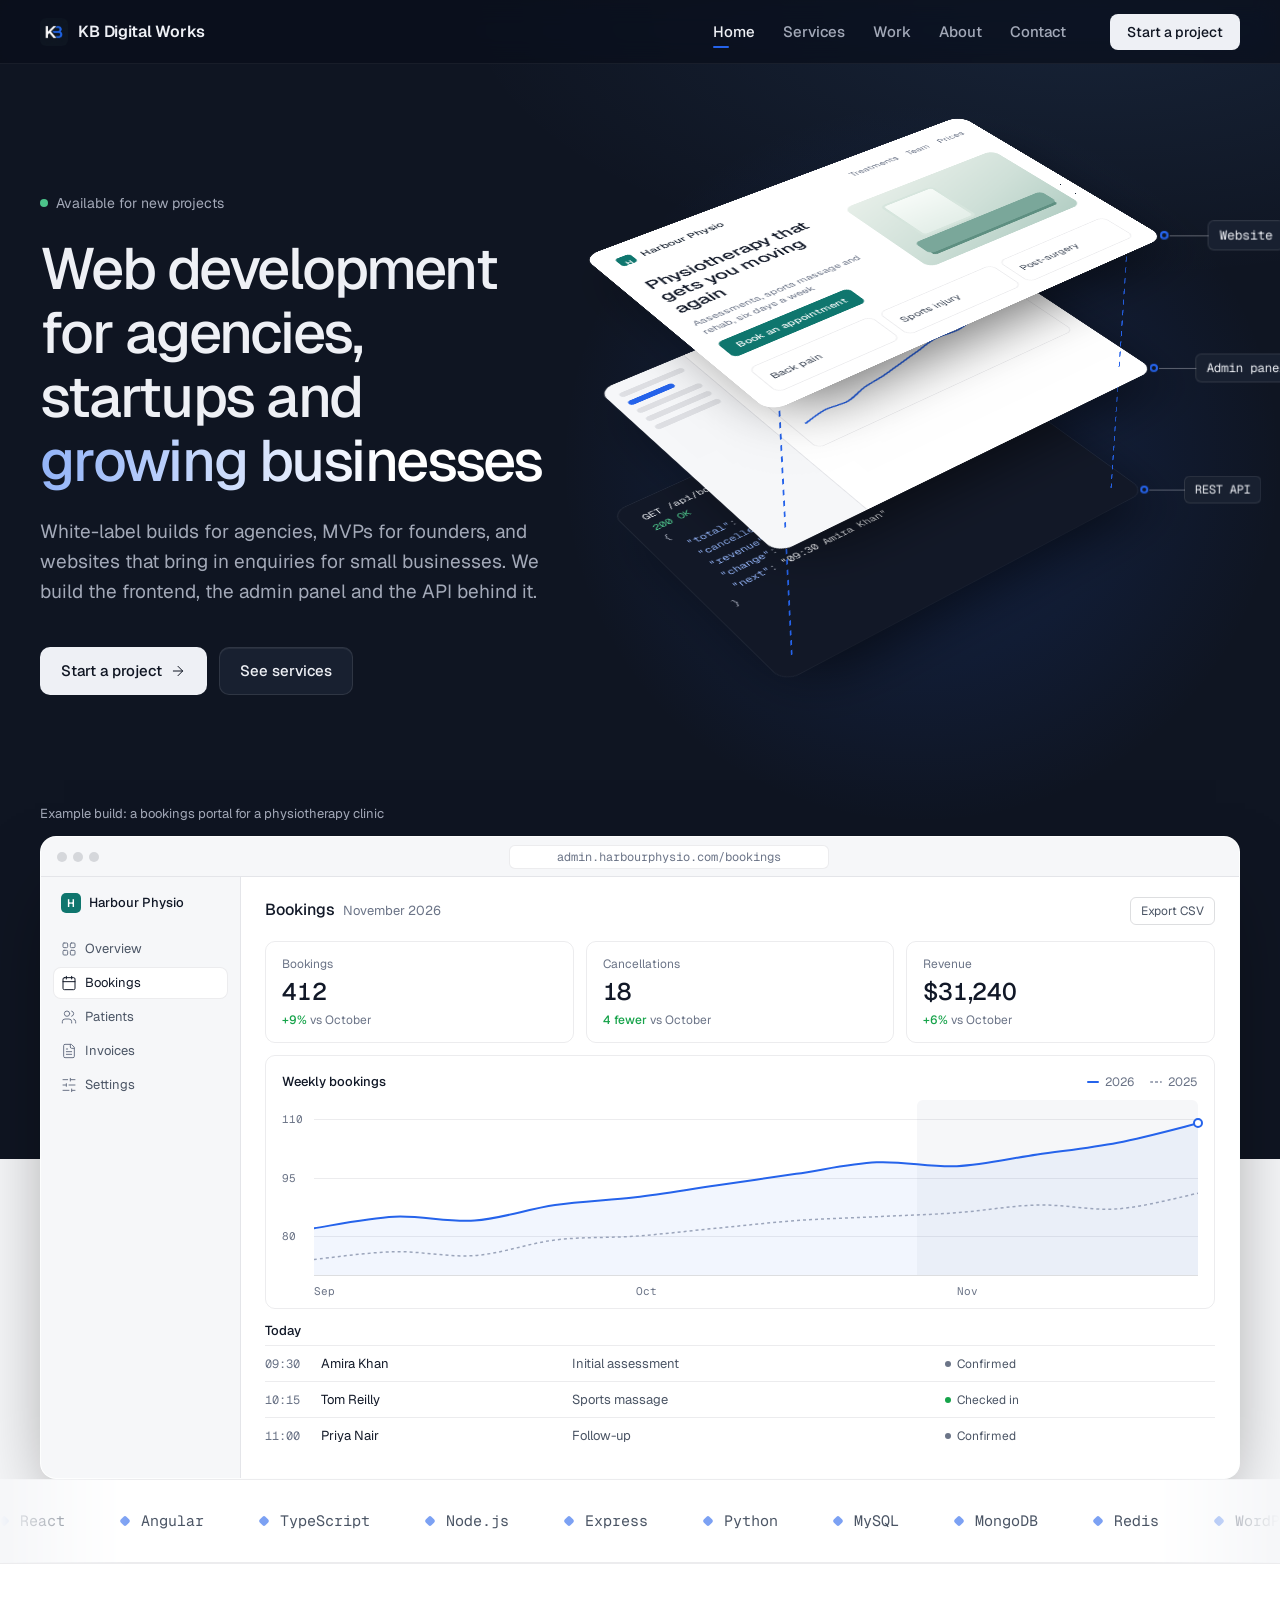
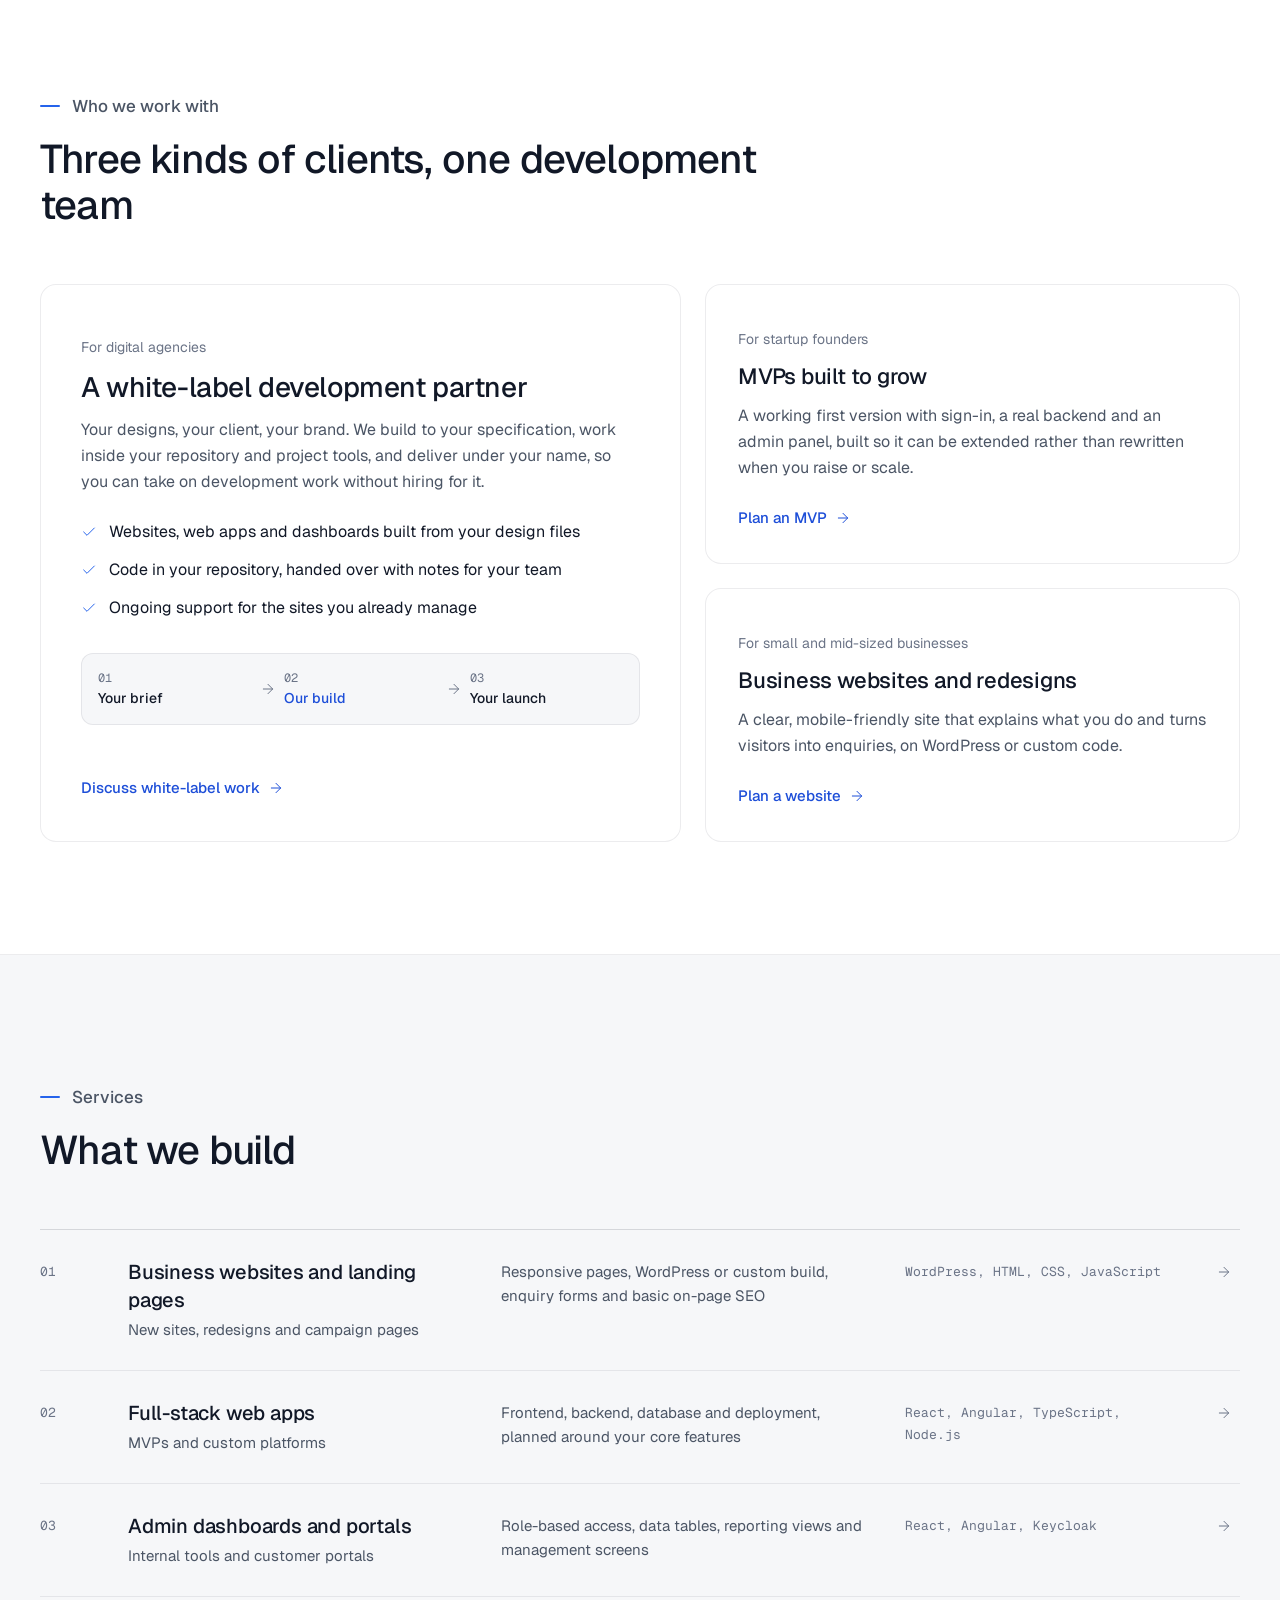
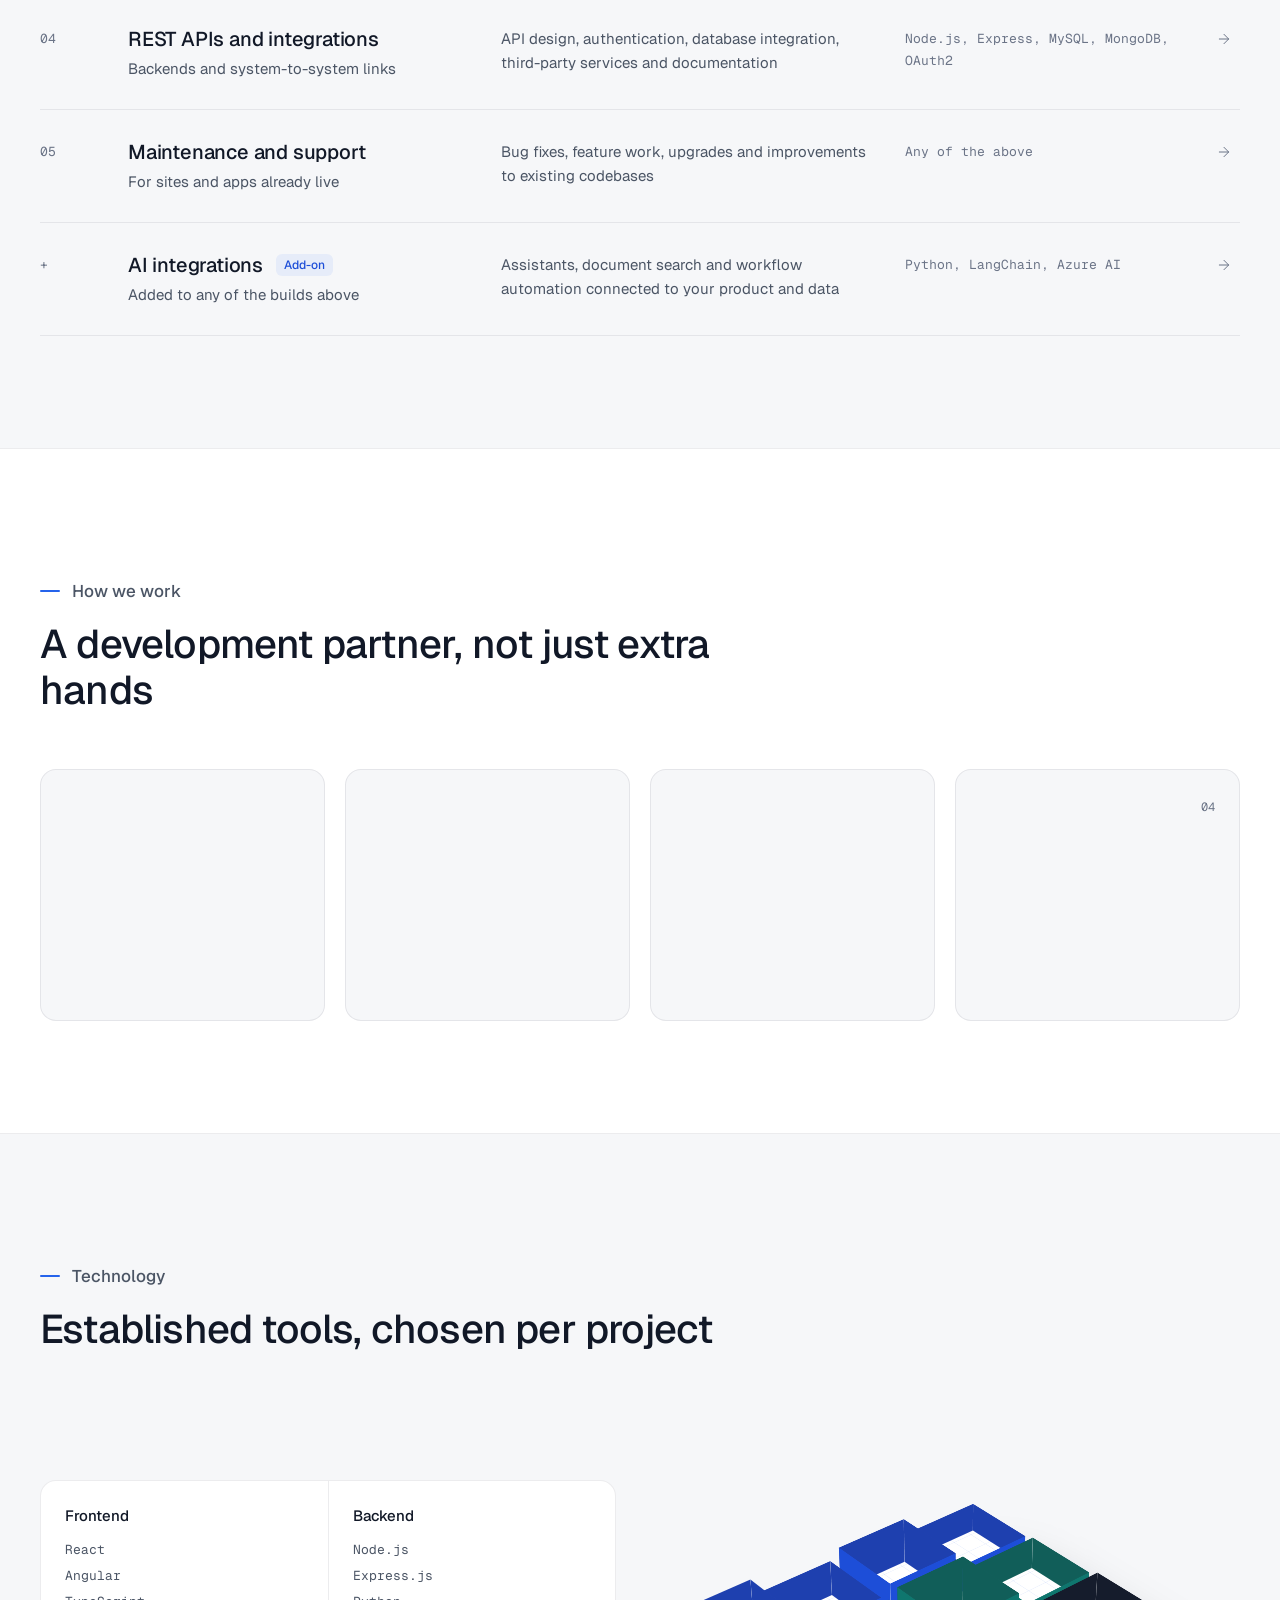
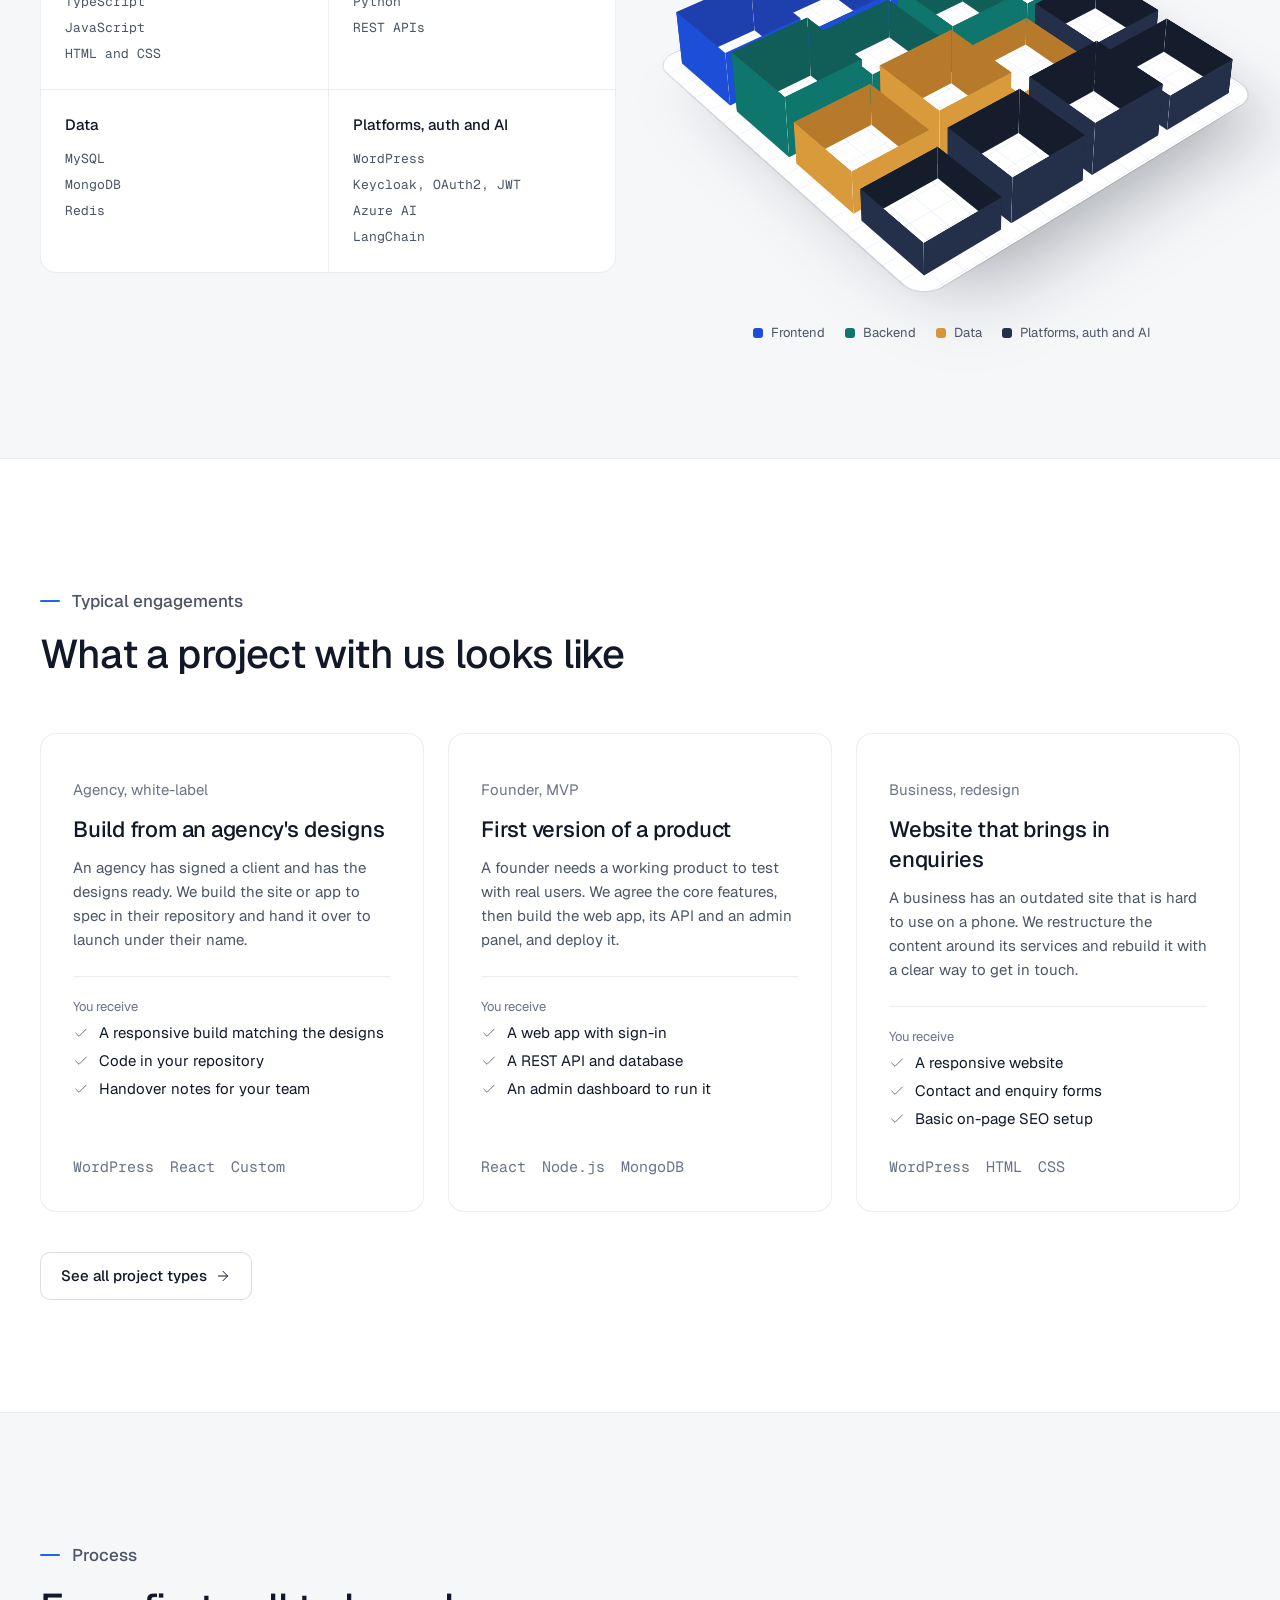
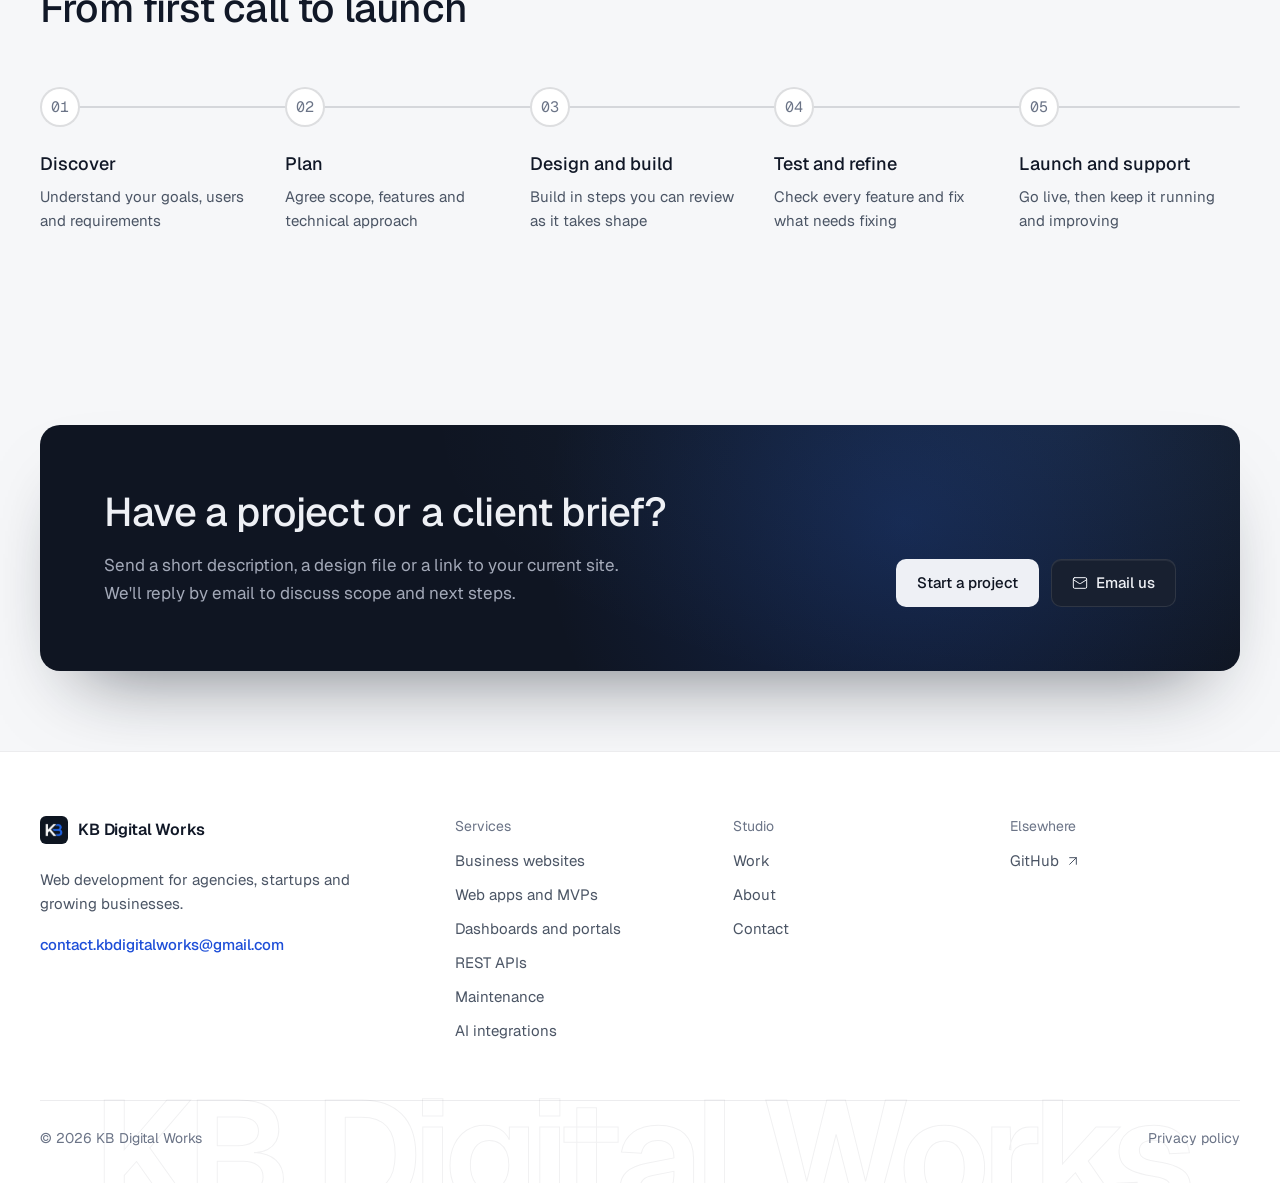
==== commit 5f6725b7: "Enhance website interactivity and visuals - Updated CSS links in multiple HTML files to include vers" ====
--- a/index.html
+++ b/index.html
@@ -20,9 +20,10 @@
 <link href="https://fonts.googleapis.com/css2?family=Geist:wght@400;500;600&family=Geist+Mono:wght@400;500&display=swap" rel="stylesheet">
 <script>document.documentElement.classList.add("js")</script>
 <link rel="stylesheet" href="css/style.css">
-<link rel="stylesheet" href="css/animations.css">
+<link rel="stylesheet" href="css/animations.css?v=6">
 <link rel="stylesheet" href="css/responsive.css">
-<link rel="stylesheet" href="css/fx.css">
+<link rel="stylesheet" href="css/fx.css?v=6">
+<link rel="stylesheet" href="css/scenes.css?v=7">
 </head>
 <body class="has-dark-hero">
 <header class="header">
@@ -334,8 +335,29 @@
 <div class="tech-tags"><span>WordPress</span><span>Keycloak, OAuth2, JWT</span><span>Azure AI</span><span>LangChain</span></div>
 </div>
 </div>
-<div class="tag-sphere" aria-hidden="true">
-<span class="hot">React</span><span>Angular</span><span>TypeScript</span><span>JavaScript</span><span>HTML</span><span>CSS</span><span class="hot">Node.js</span><span>Express</span><span>Python</span><span>REST</span><span>MySQL</span><span>MongoDB</span><span>Redis</span><span>WordPress</span><span>Keycloak</span><span>OAuth2</span><span>JWT</span><span>Azure AI</span><span>LangChain</span><span>Git</span><span>APIs</span><span class="hot">SQL</span>
+<div>
+<div class="tech-city" role="img" aria-label="The studio's technology as blocks on one base, grouped by layer: frontend, backend, data, and platforms, auth and AI">
+<div class="city-world" aria-hidden="true">
+<div class="city-base"></div>
+<div class="blk g-front" data-tech="React" style="--x:0;--y:0;--h:64px"><div class="blk-in"><i class="s3"></i><i class="s4"></i><i class="s1"></i><i class="s2"></i><i class="t">React</i></div></div>
+<div class="blk g-front" data-tech="Angular" style="--x:1;--y:0;--h:44px"><div class="blk-in"><i class="s3"></i><i class="s4"></i><i class="s1"></i><i class="s2"></i><i class="t">Angular</i></div></div>
+<div class="blk g-front" data-tech="TypeScript" style="--x:2;--y:0;--h:56px"><div class="blk-in"><i class="s3"></i><i class="s4"></i><i class="s1"></i><i class="s2"></i><i class="t">TypeScript</i></div></div>
+<div class="blk g-front" data-tech="JavaScript" style="--x:3;--y:0;--h:36px"><div class="blk-in"><i class="s3"></i><i class="s4"></i><i class="s1"></i><i class="s2"></i><i class="t">JavaScript</i></div></div>
+<div class="blk g-back" data-tech="Node.js" style="--x:0;--y:1;--h:72px"><div class="blk-in"><i class="s3"></i><i class="s4"></i><i class="s1"></i><i class="s2"></i><i class="t">Node.js</i></div></div>
+<div class="blk g-back" data-tech="Express" style="--x:1;--y:1;--h:48px"><div class="blk-in"><i class="s3"></i><i class="s4"></i><i class="s1"></i><i class="s2"></i><i class="t">Express</i></div></div>
+<div class="blk g-back" data-tech="Python" style="--x:2;--y:1;--h:58px"><div class="blk-in"><i class="s3"></i><i class="s4"></i><i class="s1"></i><i class="s2"></i><i class="t">Python</i></div></div>
+<div class="blk g-back" data-tech="REST APIs" style="--x:3;--y:1;--h:40px"><div class="blk-in"><i class="s3"></i><i class="s4"></i><i class="s1"></i><i class="s2"></i><i class="t">REST APIs</i></div></div>
+<div class="blk g-data" data-tech="MySQL" style="--x:0;--y:2;--h:50px"><div class="blk-in"><i class="s3"></i><i class="s4"></i><i class="s1"></i><i class="s2"></i><i class="t">MySQL</i></div></div>
+<div class="blk g-data" data-tech="MongoDB" style="--x:1;--y:2;--h:66px"><div class="blk-in"><i class="s3"></i><i class="s4"></i><i class="s1"></i><i class="s2"></i><i class="t">MongoDB</i></div></div>
+<div class="blk g-data" data-tech="Redis" style="--x:2;--y:2;--h:34px"><div class="blk-in"><i class="s3"></i><i class="s4"></i><i class="s1"></i><i class="s2"></i><i class="t">Redis</i></div></div>
+<div class="blk g-plat" data-tech="WordPress" style="--x:3;--y:2;--h:46px"><div class="blk-in"><i class="s3"></i><i class="s4"></i><i class="s1"></i><i class="s2"></i><i class="t">WordPress</i></div></div>
+<div class="blk g-plat" data-tech="Keycloak" style="--x:0;--y:3;--h:38px"><div class="blk-in"><i class="s3"></i><i class="s4"></i><i class="s1"></i><i class="s2"></i><i class="t">Keycloak</i></div></div>
+<div class="blk g-plat" data-tech="OAuth2" style="--x:1;--y:3;--h:54px"><div class="blk-in"><i class="s3"></i><i class="s4"></i><i class="s1"></i><i class="s2"></i><i class="t">OAuth2</i></div></div>
+<div class="blk g-plat" data-tech="Azure AI" style="--x:2;--y:3;--h:62px"><div class="blk-in"><i class="s3"></i><i class="s4"></i><i class="s1"></i><i class="s2"></i><i class="t">Azure AI</i></div></div>
+<div class="blk g-plat" data-tech="LangChain" style="--x:3;--y:3;--h:42px"><div class="blk-in"><i class="s3"></i><i class="s4"></i><i class="s1"></i><i class="s2"></i><i class="t">LangChain</i></div></div>
+</div>
+</div>
+<p class="tech-legend" aria-hidden="true"><span style="--c:#1d4ed8">Frontend</span><span style="--c:#0f766e">Backend</span><span style="--c:#d99a3c">Data</span><span style="--c:#24304a">Platforms, auth and AI</span></p>
 </div>
 </div>
 </div>
@@ -488,6 +510,6 @@
 </div>
 </div>
 </footer>
-<script src="js/navigation.js"></script><script src="js/main.js"></script><script src="js/animations.js"></script><script src="js/hero.js"></script><script src="js/fx.js"></script>
+<script src="js/navigation.js"></script><script src="js/main.js"></script><script src="js/animations.js"></script><script src="js/hero.js"></script><script src="js/fx.js?v=6"></script>
 </body>
 </html>
--- a/css/scenes.css
+++ b/css/scenes.css
@@ -0,0 +1,1283 @@
+/* KB Digital Works — page scenes.
+   Each inner page gets a 3D scene about its own subject, built the same way
+   as the homepage stack: a tilted world, raised layers, camera-facing tags.
+   Services: six service tiles on one platform
+   Work:     a carousel of project screens
+   About:    requirements → build → launch pipeline
+   Contact:  your brief → scope and plan → kick-off */
+
+.scene3d {
+  --rx: 58deg;
+  --rz: -40deg;
+  --s: 0.82;
+  position: relative;
+  height: 440px;
+  perspective: 1800px;
+  perspective-origin: 50% 30%;
+}
+
+.scene-world {
+  position: absolute;
+  left: 50%;
+  top: 56%;
+  width: 0;
+  height: 0;
+  transform-style: preserve-3d;
+  transform: scale(var(--s)) rotateX(var(--rx)) rotateZ(var(--rz));
+  transition: transform 900ms var(--ease);
+}
+
+.scene-world > * {
+  position: absolute;
+  transform-style: preserve-3d;
+}
+
+.s-plate {
+  border-radius: 20px;
+  background:
+    linear-gradient(rgba(147, 180, 248, 0.12) 1px, transparent 1px) 0 0 / 24px 24px,
+    linear-gradient(90deg, rgba(147, 180, 248, 0.12) 1px, transparent 1px) 0 0 / 24px 24px,
+    rgba(24, 32, 48, 0.7);
+  box-shadow: 0 0 0 1px rgba(147, 180, 248, 0.16), 0 40px 80px -20px rgba(0, 0, 0, 0.6);
+}
+
+/* Raised pieces lie flat on the plate, then lift to --z */
+.s-up {
+  transform: translateZ(2px);
+  transition: transform 1300ms var(--ease);
+  transition-delay: var(--d, 0ms);
+  border-radius: 12px;
+  box-shadow: 0 28px 48px -16px rgba(0, 0, 0, 0.6), 0 0 0 1px rgba(255, 255, 255, 0.06);
+}
+
+.scene3d.is-open .s-up {
+  transform: translateZ(var(--z, 40px));
+}
+
+.scene3d.is-open .s-tile:hover,
+.scene3d.is-open .s-station:hover {
+  transform: translateZ(calc(var(--z, 40px) + 28px));
+  transition-delay: 0ms;
+  transition-duration: 500ms;
+}
+
+.scene3d .tag3d {
+  transition: opacity 400ms var(--ease) 1300ms;
+}
+
+.scene3d.is-open .tag3d {
+  opacity: 1;
+}
+
+.s-title {
+  display: flex;
+  align-items: center;
+  gap: 6px;
+  margin-bottom: 8px;
+  color: var(--text-3);
+  font-family: var(--mono);
+  font-size: 11px;
+  line-height: 14px;
+}
+
+.s-title::before {
+  content: '';
+  width: 6px;
+  height: 6px;
+  border-radius: 2px;
+  background: var(--accent);
+}
+
+.dark-face .s-title {
+  color: #a3a9b8;
+}
+
+.s-line {
+  display: block;
+  height: 6px;
+  margin-top: 6px;
+  border-radius: 3px;
+  background: rgba(17, 24, 39, 0.1);
+}
+
+.s-line.w70 { width: 70%; }
+.s-line.w50 { width: 50%; }
+.s-line.ink { height: 8px; background: #1f2937; }
+
+.s-btn {
+  display: inline-block;
+  width: 52px;
+  height: 14px;
+  margin-top: 8px;
+  border-radius: 4px;
+  background: var(--accent);
+}
+
+/* ---------- Services: six tiles on one platform ---------- */
+
+.s-tile {
+  width: 140px;
+  height: 116px;
+  padding: 10px 12px;
+  background: #ffffff;
+  color: var(--text);
+  overflow: hidden;
+}
+
+.s-tile.dark-face {
+  background: #121827;
+}
+
+.t-browser {
+  border: 1px solid var(--line);
+  border-radius: 6px;
+  overflow: hidden;
+}
+
+.t-browser::before {
+  content: '';
+  display: block;
+  height: 10px;
+  background: var(--bg);
+  border-bottom: 1px solid var(--line);
+}
+
+.t-browser div {
+  padding: 4px 6px 6px;
+}
+
+.t-signin {
+  display: grid;
+  justify-items: center;
+  gap: 5px;
+}
+
+.t-signin i {
+  width: 18px;
+  height: 18px;
+  border-radius: 50%;
+  background: linear-gradient(160deg, #93b4f8, var(--accent));
+}
+
+.t-signin span {
+  width: 100%;
+  height: 12px;
+  border-radius: 4px;
+  border: 1px solid var(--line-strong);
+}
+
+.t-signin b {
+  width: 100%;
+  height: 13px;
+  border-radius: 4px;
+  background: var(--text);
+}
+
+.t-bars {
+  display: flex;
+  align-items: flex-end;
+  gap: 5px;
+  height: 66px;
+  padding: 6px;
+  border: 1px solid var(--line);
+  border-radius: 6px;
+}
+
+.t-bars i {
+  flex: 1;
+  border-radius: 3px 3px 0 0;
+  background: linear-gradient(180deg, #60a5fa, var(--accent));
+}
+
+.t-code {
+  color: #a3a9b8;
+  font-family: var(--mono);
+  font-size: 10px;
+  line-height: 15px;
+  white-space: pre;
+}
+
+.t-code .g { color: #4cc38a; }
+.t-code .b { color: #93b4f8; }
+.t-code .y { color: #f2c27b; }
+.t-code .w { color: #eef0f5; }
+
+.t-code .cursor {
+  display: inline-block;
+  width: 6px;
+  height: 11px;
+  vertical-align: -1px;
+  background: #93b4f8;
+  animation: blink 1s step-end infinite;
+}
+
+.t-checks {
+  display: grid;
+  gap: 7px;
+}
+
+.t-checks span {
+  display: flex;
+  align-items: center;
+  gap: 6px;
+}
+
+.t-checks span::before {
+  content: '';
+  flex: none;
+  width: 12px;
+  height: 12px;
+  border-radius: 50%;
+  background: #16a34a url("data:image/svg+xml,%3Csvg xmlns='http://www.w3.org/2000/svg' viewBox='0 0 24 24' fill='none' stroke='white' stroke-width='4' stroke-linecap='round' stroke-linejoin='round'%3E%3Cpath d='M20 6 9 17l-5-5'/%3E%3C/svg%3E") center / 8px no-repeat;
+}
+
+.t-checks span i {
+  flex: 1;
+  height: 6px;
+  border-radius: 3px;
+  background: rgba(17, 24, 39, 0.1);
+}
+
+.t-chat {
+  display: grid;
+  gap: 6px;
+}
+
+.t-chat i {
+  display: block;
+  height: 20px;
+  border-radius: 8px;
+}
+
+.t-chat i:nth-child(1) { width: 70%; justify-self: end; background: var(--text); border-bottom-right-radius: 2px; }
+.t-chat i:nth-child(2) { width: 85%; background: var(--accent-soft); border: 1px solid rgba(37, 99, 235, 0.2); border-bottom-left-radius: 2px; }
+.t-chat i:nth-child(3) { width: 40%; height: 14px; background: rgba(17, 24, 39, 0.08); }
+
+/* ---------- About: requirements → build → launch ---------- */
+
+.s-station {
+  width: 150px;
+  height: 170px;
+  padding: 12px;
+  background: #ffffff;
+  overflow: visible;
+}
+
+.s-station.dark-face {
+  background: #121827;
+  box-shadow: 0 28px 48px -16px rgba(0, 0, 0, 0.6), 0 0 0 1px rgba(147, 180, 248, 0.28);
+}
+
+.s-wire {
+  height: 2px;
+  opacity: 0;
+  transform: translateZ(var(--z, 40px));
+  transition: opacity 600ms var(--ease) 1200ms;
+  background: repeating-linear-gradient(90deg, var(--accent) 0 6px, transparent 6px 11px);
+}
+
+.scene3d.is-open .s-wire {
+  opacity: 1;
+}
+
+/* A packet of data travelling along the wire */
+.s-wire::after {
+  content: '';
+  position: absolute;
+  top: -4px;
+  left: 0;
+  width: 10px;
+  height: 10px;
+  border-radius: 50%;
+  background: #93b4f8;
+  box-shadow: 0 0 12px 2px rgba(96, 165, 250, 0.9);
+  animation: packet 2.4s var(--ease) infinite;
+}
+
+.s-wire.w2::after {
+  animation-delay: 1.2s;
+}
+
+@keyframes packet {
+  0% { left: 0; opacity: 0; }
+  15% { opacity: 1; }
+  85% { opacity: 1; }
+  100% { left: calc(100% - 10px); opacity: 0; }
+}
+
+.t-req {
+  display: grid;
+  gap: 8px;
+  font-size: 11px;
+  line-height: 14px;
+  color: var(--text);
+}
+
+.t-req span {
+  display: flex;
+  align-items: center;
+  gap: 6px;
+}
+
+.t-req span::before {
+  content: '';
+  flex: none;
+  width: 11px;
+  height: 11px;
+  border-radius: 3px;
+  border: 1.5px solid var(--accent);
+}
+
+.t-req span.done::before {
+  background: var(--accent) url("data:image/svg+xml,%3Csvg xmlns='http://www.w3.org/2000/svg' viewBox='0 0 24 24' fill='none' stroke='white' stroke-width='4' stroke-linecap='round' stroke-linejoin='round'%3E%3Cpath d='M20 6 9 17l-5-5'/%3E%3C/svg%3E") center / 8px no-repeat;
+}
+
+.t-live {
+  display: inline-flex;
+  align-items: center;
+  gap: 4px;
+  margin-top: 10px;
+  padding: 2px 8px;
+  border-radius: 999px;
+  background: rgba(22, 163, 74, 0.1);
+  color: #15803d;
+  font-size: 10px;
+  font-weight: 500;
+}
+
+.t-live::before {
+  content: '';
+  width: 6px;
+  height: 6px;
+  border-radius: 50%;
+  background: #16a34a;
+  animation: pulse-ring 1.8s ease-out infinite;
+}
+
+/* ---------- Contact: brief → plan → kick-off ---------- */
+
+.s-layer {
+  left: -180px;
+  top: -112px;
+  width: 360px;
+  height: 224px;
+  border-radius: 14px;
+}
+
+.s-layer > .face {
+  position: absolute;
+  inset: 0;
+  padding: 16px 18px;
+  border-radius: 14px;
+  overflow: hidden;
+}
+
+.s-layer.l-top { background: #ffffff; --z: 300px; --d: 240ms; }
+.s-layer.l-mid { background: #f6f7f9; --z: 150px; --d: 120ms; }
+.s-layer.l-base { background: #121827; --z: 0px; }
+
+/* Dashed stems standing between the layers */
+.s-stem {
+  position: absolute;
+  width: 2px;
+  height: 150px;
+  transform-origin: top center;
+  transform: rotateX(-90deg) scaleY(0);
+  transition: transform 1300ms var(--ease);
+  transition-delay: var(--d, 0ms);
+  background: repeating-linear-gradient(to bottom, var(--accent) 0 6px, transparent 6px 12px);
+}
+
+.s-stem.k1 { left: 22px; top: 200px; }
+.s-stem.k2 { left: 336px; top: 200px; }
+
+.scene3d.is-open .s-stem {
+  transform: rotateX(-90deg) scaleY(1);
+}
+
+.f-form {
+  display: grid;
+  grid-template-columns: 1fr 1fr;
+  gap: 8px;
+}
+
+.f-form label {
+  display: grid;
+  gap: 3px;
+  color: var(--text-3);
+  font-size: 10px;
+  line-height: 12px;
+}
+
+.f-form label span {
+  height: 22px;
+  display: flex;
+  align-items: center;
+  padding: 0 8px;
+  border-radius: 5px;
+  border: 1px solid var(--line-strong);
+  color: var(--text);
+  font-size: 11px;
+  white-space: nowrap;
+  overflow: hidden;
+}
+
+.f-form .full {
+  grid-column: 1 / -1;
+}
+
+.f-form .area span {
+  height: 40px;
+  align-items: flex-start;
+  padding-top: 5px;
+  white-space: normal;
+  line-height: 14px;
+}
+
+.f-send {
+  display: inline-flex;
+  align-items: center;
+  height: 24px;
+  margin-top: 10px;
+  padding: 0 10px;
+  border-radius: 5px;
+  background: var(--text);
+  color: #fff;
+  font-size: 11px;
+}
+
+.f-plan h5 {
+  margin-bottom: 10px;
+  color: var(--text);
+  font-size: 15px;
+  font-weight: 500;
+}
+
+.f-plan .row {
+  display: grid;
+  grid-template-columns: 74px 1fr;
+  align-items: center;
+  gap: 10px;
+  height: 30px;
+  border-top: 1px solid var(--line);
+  color: var(--text-2);
+  font-size: 11px;
+}
+
+.f-plan .row i {
+  height: 10px;
+  border-radius: 5px;
+  background: var(--accent);
+}
+
+.f-plan .row.p1 i { width: 22%; background: #16a34a; }
+.f-plan .row.p2 i { margin-left: 22%; width: 56%; }
+.f-plan .row.p3 i { margin-left: 78%; width: 22%; background: #f2c27b; }
+
+.f-term {
+  color: #a3a9b8;
+  font-family: var(--mono);
+  font-size: 12px;
+  line-height: 20px;
+  white-space: pre;
+}
+
+.f-term .w { color: #eef0f5; }
+.f-term .g { color: #4cc38a; }
+
+/* ---------- Work: a carousel of project screens ---------- */
+
+.scene-ring {
+  --tx: -12deg;
+  --ty: 0deg;
+  position: relative;
+  height: 440px;
+  perspective: 1100px;
+  perspective-origin: 50% 40%;
+}
+
+.ring-tilt {
+  position: absolute;
+  left: 50%;
+  top: 44%;
+  transform-style: preserve-3d;
+  transform: rotateX(var(--tx)) rotateY(var(--ty));
+  transition: transform 600ms var(--ease);
+}
+
+.ring {
+  transform-style: preserve-3d;
+  animation: ring-spin 36s linear infinite;
+}
+
+.scene-ring:hover .ring {
+  animation-play-state: paused;
+}
+
+@keyframes ring-spin {
+  to { transform: rotateY(-360deg); }
+}
+
+.ring-card {
+  position: absolute;
+  left: -105px;
+  top: -80px;
+  width: 210px;
+  height: 160px;
+  border-radius: 12px;
+  background: #ffffff;
+  overflow: hidden;
+  backface-visibility: hidden;
+  -webkit-backface-visibility: hidden;
+  transform: rotateY(calc(var(--i) * 60deg)) translateZ(250px);
+  box-shadow: 0 28px 48px -16px rgba(0, 0, 0, 0.6), 0 0 0 1px rgba(255, 255, 255, 0.08);
+}
+
+.rc-shot {
+  --c1: #dbe6fe;
+  --c2: #93b4f8;
+  position: relative;
+  height: 100px;
+  background: linear-gradient(150deg, var(--c1), var(--c2));
+  overflow: hidden;
+}
+
+.rc-shot[data-tone='teal'] { --c1: #d5efe9; --c2: #7cc2b0; }
+.rc-shot[data-tone='amber'] { --c1: #fdf0d9; --c2: #f2c27b; }
+.rc-shot[data-tone='ink'] { --c1: #1f2a40; --c2: #0f1522; }
+
+.rc-shot .win {
+  position: absolute;
+  left: 14px;
+  right: 14px;
+  top: 14px;
+  bottom: -10px;
+  border-radius: 7px;
+  background: #fff;
+  box-shadow: 0 10px 24px -10px rgba(15, 21, 34, 0.5);
+  overflow: hidden;
+}
+
+.rc-shot .win::before {
+  content: '';
+  display: block;
+  height: 10px;
+  background: var(--bg);
+  border-bottom: 1px solid var(--line);
+}
+
+.rc-shot .win i {
+  position: absolute;
+  border-radius: 3px;
+  background: rgba(17, 24, 39, 0.1);
+}
+
+.win.site i:nth-child(1) { left: 8px; top: 18px; width: 45%; height: 7px; background: #1f2937; }
+.win.site i:nth-child(2) { left: 8px; top: 30px; width: 35%; height: 5px; }
+.win.site i:nth-child(3) { left: 8px; top: 42px; width: 22%; height: 10px; background: var(--accent); }
+.win.site i:nth-child(4) { right: 8px; top: 18px; width: 34%; height: 40px; background: linear-gradient(160deg, #dbe6fe, #93b4f8); }
+
+.win.dash i:nth-child(1) { left: 0; top: 10px; width: 22%; bottom: 0; border-radius: 0; background: var(--bg); }
+.win.dash i:nth-child(2) { left: 28%; top: 18px; width: 30%; height: 14px; background: transparent; border: 1px solid var(--line); }
+.win.dash i:nth-child(3) { left: 62%; top: 18px; width: 30%; height: 14px; background: transparent; border: 1px solid var(--line); }
+.win.dash i:nth-child(4) { left: 28%; right: 8px; top: 38px; height: 34px; border-radius: 0; background: linear-gradient(0deg, rgba(37, 99, 235, 0.18), transparent); border-bottom: 2px solid var(--accent); }
+
+.win.code { background: #121827; }
+.win.code::before { background: #182030; border-bottom-color: rgba(255, 255, 255, 0.06); }
+.win.code i { height: 5px; background: rgba(147, 180, 248, 0.4); }
+.win.code i:nth-child(1) { left: 10px; top: 18px; width: 50%; background: #eef0f5; }
+.win.code i:nth-child(2) { left: 20px; top: 30px; width: 38%; }
+.win.code i:nth-child(3) { left: 20px; top: 42px; width: 28%; background: #f2c27b; }
+.win.code i:nth-child(4) { left: 20px; top: 54px; width: 44%; background: #4cc38a; }
+
+.rc-cap {
+  padding: 10px 12px;
+}
+
+.rc-cap small {
+  display: block;
+  color: var(--accent-ink);
+  font-size: 10px;
+  line-height: 14px;
+  font-weight: 500;
+}
+
+.rc-cap strong {
+  display: block;
+  margin-top: 2px;
+  color: var(--text);
+  font-size: 13px;
+  line-height: 18px;
+  font-weight: 500;
+  white-space: nowrap;
+  overflow: hidden;
+  text-overflow: ellipsis;
+}
+
+.ring-floor {
+  position: absolute;
+  left: 50%;
+  bottom: 40px;
+  width: 520px;
+  height: 120px;
+  translate: -50% 0;
+  border-radius: 50%;
+  background: radial-gradient(closest-side, rgba(37, 99, 235, 0.35), transparent);
+  filter: blur(8px);
+  pointer-events: none;
+}
+
+/* Per-scene framing */
+.scene-services, .scene-about { --s: 0.96; }
+.scene-contact { --s: 0.8; }
+.scene-contact .scene-world { top: 66%; }
+
+/* ---------- Responsive ---------- */
+
+@media (max-width: 1100px) {
+  .scene3d, .scene-services, .scene-about { --s: 0.8; }
+  .scene-contact { --s: 0.7; }
+}
+
+@media (max-width: 860px) {
+  .scene3d, .scene-ring { height: 340px; }
+  .scene3d, .scene-services, .scene-about { --s: 0.66; }
+  .scene-contact { --s: 0.56; }
+  .ring-tilt { scale: 0.8; }
+}
+
+@media (max-width: 600px) {
+  .scene3d, .scene-ring { height: 280px; }
+  .scene3d, .scene-services, .scene-about { --s: 0.5; }
+  .scene-contact { --s: 0.44; }
+  .scene-contact .scene-world, .scene-about .scene-world { left: 40%; }
+  .ring-tilt { scale: 0.62; }
+  .ring-floor { width: 320px; bottom: 30px; }
+}
+
+@media (prefers-reduced-motion: reduce) {
+  .ring { animation: none; }
+  .s-wire::after { display: none; }
+  .scene-world, .s-up, .s-stem, .scene3d .tag3d { transition: none !important; }
+}
+
+
+/* ==============================
+   CONTACT: an envelope that opens and hands over your brief
+================================= */
+
+.scene-mail {
+  --tx: 0deg;
+  --ty: 0deg;
+  position: relative;
+  height: 440px;
+  perspective: 1200px;
+}
+
+.mail-glow {
+  position: absolute;
+  left: 50%;
+  top: 55%;
+  width: 420px;
+  height: 260px;
+  translate: -50% -50%;
+  border-radius: 50%;
+  background: radial-gradient(closest-side, rgba(37, 99, 235, 0.38), transparent);
+  filter: blur(10px);
+  pointer-events: none;
+}
+
+.mail-sway {
+  position: absolute;
+  left: 50%;
+  top: 58%;
+  width: 0;
+  height: 0;
+  transform-style: preserve-3d;
+  transform: rotateX(var(--tx)) rotateY(var(--ty));
+  transition: transform 600ms var(--ease);
+}
+
+.env {
+  position: absolute;
+  left: -170px;
+  top: -105px;
+  width: 340px;
+  height: 210px;
+  transform-style: preserve-3d;
+  animation: env-float 9s ease-in-out infinite;
+}
+
+@keyframes env-float {
+  0%, 100% { transform: rotateX(16deg) rotateY(-18deg) translateY(0); }
+  50% { transform: rotateX(10deg) rotateY(12deg) translateY(-12px); }
+}
+
+.env > * {
+  position: absolute;
+}
+
+.env-back {
+  inset: 0;
+  border-radius: 12px;
+  background: linear-gradient(160deg, #c9d8fb, #a9c1f6);
+  box-shadow: 0 40px 70px -24px rgba(0, 0, 0, 0.7);
+}
+
+.letter {
+  left: 16px;
+  right: 16px;
+  top: 8px;
+  height: 196px;
+  padding: 14px 16px;
+  border-radius: 8px;
+  background: #ffffff;
+  box-shadow: 0 -10px 30px -12px rgba(15, 21, 34, 0.35);
+  transform: translateZ(1px);
+  animation: letter-out 8s var(--ease) infinite;
+}
+
+@keyframes letter-out {
+  0%, 22% { transform: translateZ(1px) translateY(0); }
+  42%, 74% { transform: translateZ(1px) translateY(-132px); }
+  88%, 100% { transform: translateZ(1px) translateY(0); }
+}
+
+.env-front {
+  inset: 0;
+  border-radius: 12px;
+  background: linear-gradient(170deg, #eef3ff, #d6e3fd);
+  clip-path: polygon(0 0, 50% 54%, 100% 0, 100% 100%, 0 100%);
+  transform: translateZ(3px);
+}
+
+.env-mark {
+  position: absolute;
+  left: 0;
+  right: 0;
+  bottom: 18px;
+  text-align: center;
+  color: #3b5bb5;
+  font-family: var(--mono);
+  font-size: 11px;
+}
+
+.env-flap {
+  left: 0;
+  top: 0;
+  width: 100%;
+  height: 58%;
+  transform-origin: 50% 0;
+  background: linear-gradient(180deg, #b9cdf9, #9cb8f4);
+  clip-path: polygon(0 0, 100% 0, 50% 100%);
+  animation: flap-open 8s var(--ease) infinite;
+}
+
+@keyframes flap-open {
+  0%, 6% { transform: translateZ(5px) rotateX(0deg); }
+  20%, 80% { transform: translateZ(-2px) rotateX(180deg); }
+  94%, 100% { transform: translateZ(5px) rotateX(0deg); }
+}
+
+.seal {
+  position: absolute;
+  left: 50%;
+  bottom: 4px;
+  width: 30px;
+  height: 30px;
+  translate: -50% 0;
+  border-radius: 50%;
+  overflow: hidden;
+  box-shadow: 0 0 0 3px #2563eb;
+}
+
+.seal img {
+  width: 100%;
+  height: 100%;
+}
+
+.mail-chip.m1 { left: 0; top: 12%; }
+.mail-chip.m2 { right: 0; top: 30%; }
+.mail-chip.m3 { left: 8%; bottom: 8%; }
+
+/* ==============================
+   HOME TECHNOLOGY: blocks that rise in a wave
+================================= */
+
+.tech-city {
+  position: relative;
+  height: 520px;
+  perspective: 1600px;
+  perspective-origin: 50% 20%;
+}
+
+.city-world {
+  --s: 1;
+  position: absolute;
+  left: 50%;
+  top: 52%;
+  width: 0;
+  height: 0;
+  transform-style: preserve-3d;
+  transform: scale(var(--s)) rotateX(58deg) rotateZ(-40deg);
+}
+
+.city-world > * {
+  position: absolute;
+  transform-style: preserve-3d;
+}
+
+.city-base {
+  left: -214px;
+  top: -214px;
+  width: 428px;
+  height: 428px;
+  border-radius: 24px;
+  background:
+    linear-gradient(rgba(37, 99, 235, 0.08) 1px, transparent 1px) 0 0 / 25px 25px,
+    linear-gradient(90deg, rgba(37, 99, 235, 0.08) 1px, transparent 1px) 0 0 / 25px 25px,
+    #ffffff;
+  box-shadow: 0 0 0 1px var(--line-strong), 0 50px 80px -30px rgba(17, 24, 39, 0.35);
+}
+
+.blk {
+  --side1: #1d4ed8;
+  --side2: #1e40af;
+  --top: #eef3ff;
+  --ink-l: #1e3a8a;
+  left: calc(-194px + var(--x) * 100px);
+  top: calc(-194px + var(--y) * 100px);
+  width: 88px;
+  height: 88px;
+  animation: blk-wave 4.8s ease-in-out infinite;
+  animation-delay: calc((var(--x) + var(--y)) * -0.3s);
+}
+
+@keyframes blk-wave {
+  0%, 100% { transform: translateZ(0); }
+  50% { transform: translateZ(18px); }
+}
+
+.blk.g-back { --side1: #0f766e; --side2: #115e59; --top: #e6f5f2; --ink-l: #134e4a; }
+.blk.g-data { --side1: #d99a3c; --side2: #b7792a; --top: #fdf4e4; --ink-l: #7c4a10; }
+.blk.g-plat { --side1: #24304a; --side2: #151c2c; --top: #e8ebf2; --ink-l: #111827; }
+
+.blk-in {
+  position: absolute;
+  inset: 0;
+  transform-style: preserve-3d;
+  transition: transform 500ms var(--ease);
+}
+
+.blk:hover .blk-in,
+.blk.hot .blk-in {
+  transform: translateZ(40px);
+}
+
+.blk-in i {
+  position: absolute;
+  display: block;
+}
+
+.blk-in .t {
+  inset: 0;
+  display: grid;
+  place-items: center;
+  padding: 6px;
+  border-radius: 4px;
+  background: var(--top);
+  box-shadow: inset 0 0 0 1px rgba(255, 255, 255, 0.6);
+  transform: translateZ(var(--h));
+  color: var(--ink-l);
+  font-family: var(--mono);
+  font-size: 12px;
+  font-style: normal;
+  font-weight: 500;
+  line-height: 14px;
+  text-align: center;
+  transition: background-color 300ms ease, box-shadow 300ms ease;
+}
+
+.blk:hover .t,
+.blk.hot .t {
+  background: #ffffff;
+  box-shadow: inset 0 0 0 2px var(--side1), 0 0 24px 4px rgba(37, 99, 235, 0.35);
+}
+
+/* Four walls: two lit, two in shade */
+.blk-in .s1 { left: 0; top: 88px; width: 88px; height: var(--h); transform-origin: 0 0; transform: rotateX(90deg); background: var(--side1); }
+.blk-in .s3 { left: 0; top: 0; width: 88px; height: var(--h); transform-origin: 0 0; transform: rotateX(90deg); background: var(--side2); }
+.blk-in .s2 { left: 88px; top: 0; width: var(--h); height: 88px; transform-origin: 0 0; transform: rotateY(-90deg); background: var(--side2); }
+.blk-in .s4 { left: 0; top: 0; width: var(--h); height: 88px; transform-origin: 0 0; transform: rotateY(-90deg); background: var(--side1); }
+
+.tech-legend {
+  display: flex;
+  flex-wrap: wrap;
+  justify-content: center;
+  gap: 8px 20px;
+  margin-top: -8px;
+  color: var(--text-2);
+  font-size: 13px;
+}
+
+.tech-legend span {
+  display: inline-flex;
+  align-items: center;
+  gap: 8px;
+}
+
+.tech-legend span::before {
+  content: '';
+  width: 10px;
+  height: 10px;
+  border-radius: 3px;
+  background: var(--c);
+}
+
+.tech-tags span.lit {
+  color: var(--accent-ink);
+  transform: translateX(3px);
+}
+
+@media (max-width: 1100px) {
+  .tech-city { height: 480px; }
+  .city-world { --s: 0.92; }
+}
+
+@media (max-width: 860px) {
+  .scene-mail { height: 340px; }
+  .mail-sway { scale: 0.82; }
+  .tech-city { height: 400px; }
+  .city-world { --s: 0.74; }
+}
+
+@media (max-width: 600px) {
+  .scene-mail { height: 290px; }
+  .mail-sway { scale: 0.7; }
+  .tech-city { height: 300px; }
+  .city-world { --s: 0.54; }
+  .blk-in .t { font-size: 14px; line-height: 16px; }
+}
+
+@media (prefers-reduced-motion: reduce) {
+  .env, .blk { animation: none; }
+  .env { transform: rotateX(14deg) rotateY(-12deg); }
+  .letter { animation: none; transform: translateZ(1px) translateY(-132px); }
+  .env-flap { animation: none; transform: translateZ(-2px) rotateX(180deg); }
+}
+
+
+/* ==============================
+   SERVICES: one cube, a service on every face
+================================= */
+
+.svc-cube-scene {
+  display: grid;
+  justify-items: center;
+  gap: 8px;
+}
+
+.cube-stage {
+  --c: 240px;
+  position: relative;
+  width: 100%;
+  height: 380px;
+  perspective: 1100px;
+}
+
+.cube {
+  position: absolute;
+  left: 50%;
+  top: 50%;
+  width: var(--c);
+  height: var(--c);
+  margin: calc(var(--c) / -2) 0 0 calc(var(--c) / -2);
+  transform-style: preserve-3d;
+  transform: rotateX(-16deg) rotateY(-24deg);
+  transition: transform 1100ms cubic-bezier(0.65, 0, 0.35, 1);
+}
+
+.cf {
+  position: absolute;
+  inset: 0;
+  display: grid;
+  grid-template-rows: auto 1fr auto;
+  gap: 12px;
+  padding: 18px 20px;
+  border-radius: 18px;
+  background: #ffffff;
+  color: var(--text);
+  box-shadow: inset 0 0 0 1px rgba(17, 24, 39, 0.06), 0 0 40px -10px rgba(37, 99, 235, 0.5);
+  backface-visibility: hidden;
+  -webkit-backface-visibility: hidden;
+}
+
+.cf.dark-face {
+  background: #121827;
+  color: var(--ink-text);
+  box-shadow: inset 0 0 0 1px rgba(147, 180, 248, 0.3), 0 0 40px -10px rgba(37, 99, 235, 0.6);
+}
+
+.f-front  { transform: translateZ(calc(var(--c) / 2)); }
+.f-right  { transform: rotateY(90deg) translateZ(calc(var(--c) / 2)); }
+.f-back   { transform: rotateY(180deg) translateZ(calc(var(--c) / 2)); }
+.f-left   { transform: rotateY(-90deg) translateZ(calc(var(--c) / 2)); }
+.f-top    { transform: rotateX(90deg) translateZ(calc(var(--c) / 2)); }
+.f-bottom { transform: rotateX(-90deg) translateZ(calc(var(--c) / 2)); }
+
+.cf-head {
+  display: flex;
+  align-items: baseline;
+  gap: 10px;
+  color: inherit;
+  font-size: 18px;
+  line-height: 24px;
+  font-weight: 500;
+}
+
+.cf-head b {
+  color: var(--accent);
+  font-family: var(--mono);
+  font-size: 13px;
+  font-weight: 500;
+}
+
+.dark-face .cf-head b { color: #93b4f8; }
+
+.cf-mock {
+  align-self: center;
+}
+
+.cf-mock .t-bars { height: 96px; }
+.cf-mock .t-code { font-size: 12px; line-height: 20px; }
+.cf-mock .t-signin { padding: 0 24px; gap: 8px; }
+.cf-mock .t-signin i { width: 28px; height: 28px; }
+.cf-mock .t-signin span, .cf-mock .t-signin b { height: 18px; }
+.cf-mock .t-checks { gap: 12px; }
+.cf-mock .t-chat i { height: 28px; }
+
+.cf-stack {
+  color: var(--text-3);
+  font-family: var(--mono);
+  font-size: 11px;
+  line-height: 16px;
+}
+
+.dark-face .cf-stack { color: #a3a9b8; }
+
+/* A tilted orbit ring and a soft shadow give the cube a place to sit */
+.cube-orbit {
+  position: absolute;
+  left: 50%;
+  top: 50%;
+  width: 400px;
+  height: 400px;
+  margin: -200px 0 0 -200px;
+  border-radius: 50%;
+  border: 1px dashed rgba(147, 180, 248, 0.3);
+  transform: rotateX(72deg);
+  transform-style: preserve-3d;
+}
+
+.cube-orbit i {
+  position: absolute;
+  inset: 0;
+  animation: orbit-spin 10s linear infinite;
+}
+
+.cube-orbit i + i {
+  animation-duration: 16s;
+  animation-direction: reverse;
+}
+
+.cube-orbit i::before {
+  content: '';
+  position: absolute;
+  left: 50%;
+  top: -5px;
+  width: 10px;
+  height: 10px;
+  border-radius: 50%;
+  background: #93b4f8;
+  box-shadow: 0 0 14px 3px rgba(96, 165, 250, 0.8);
+}
+
+@keyframes orbit-spin {
+  to { transform: rotate(360deg); }
+}
+
+.cube-shadow {
+  position: absolute;
+  left: 50%;
+  bottom: 6px;
+  width: 300px;
+  height: 60px;
+  translate: -50% 0;
+  border-radius: 50%;
+  background: radial-gradient(closest-side, rgba(37, 99, 235, 0.45), transparent);
+  filter: blur(8px);
+}
+
+.cube-nav {
+  display: flex;
+  flex-wrap: wrap;
+  justify-content: center;
+  gap: 6px;
+  max-width: 460px;
+}
+
+.cube-nav button {
+  height: 30px;
+  padding: 0 12px;
+  border-radius: 999px;
+  border: 1px solid rgba(238, 240, 245, 0.14);
+  background: rgba(24, 32, 48, 0.7);
+  color: var(--ink-text-2);
+  font-size: 13px;
+  cursor: pointer;
+  transition: background-color var(--fast) var(--ease), color var(--fast) var(--ease), border-color var(--fast) var(--ease);
+}
+
+.cube-nav button:hover {
+  color: var(--ink-text);
+  border-color: rgba(147, 180, 248, 0.5);
+}
+
+.cube-nav button.on {
+  background: var(--ink-text);
+  border-color: var(--ink-text);
+  color: var(--ink);
+}
+
+@media (max-width: 860px) {
+  .cube-stage { --c: 200px; height: 320px; }
+  .cube-orbit { width: 330px; height: 330px; margin: -165px 0 0 -165px; }
+}
+
+@media (max-width: 600px) {
+  .cube-stage { --c: 170px; height: 270px; }
+  .cube-orbit { width: 280px; height: 280px; margin: -140px 0 0 -140px; }
+  .cf { padding: 14px; gap: 8px; }
+  .cf-head { font-size: 15px; }
+  .cf-mock .t-bars { height: 70px; }
+  .cf-mock .t-code { font-size: 10px; line-height: 16px; }
+}
+
+@media (prefers-reduced-motion: reduce) {
+  .cube { transition: none; }
+  .cube-orbit i { animation: none; }
+}
+
+
+/* ==============================
+   SERVICES CUBE: dark glass look
+================================= */
+
+.cube .cf {
+  overflow: hidden;
+  background: linear-gradient(150deg, rgba(30, 41, 66, 0.78), rgba(11, 16, 28, 0.86));
+  border: 1px solid rgba(147, 180, 248, 0.45);
+  color: var(--ink-text);
+  box-shadow:
+    inset 0 0 40px rgba(37, 99, 235, 0.28),
+    inset 0 1px 0 rgba(255, 255, 255, 0.12),
+    0 0 30px -6px rgba(59, 130, 246, 0.55);
+}
+
+/* Corner brackets */
+.cube .cf::before {
+  content: '';
+  position: absolute;
+  inset: 8px;
+  pointer-events: none;
+  border-radius: 12px;
+  background:
+    linear-gradient(#60a5fa, #60a5fa) top left / 18px 2px,
+    linear-gradient(#60a5fa, #60a5fa) top left / 2px 18px,
+    linear-gradient(#60a5fa, #60a5fa) top right / 18px 2px,
+    linear-gradient(#60a5fa, #60a5fa) top right / 2px 18px,
+    linear-gradient(#60a5fa, #60a5fa) bottom left / 18px 2px,
+    linear-gradient(#60a5fa, #60a5fa) bottom left / 2px 18px,
+    linear-gradient(#60a5fa, #60a5fa) bottom right / 18px 2px,
+    linear-gradient(#60a5fa, #60a5fa) bottom right / 2px 18px;
+  background-repeat: no-repeat;
+  opacity: 0.8;
+}
+
+/* A sheen of light sweeping across the glass */
+.cube .cf::after {
+  content: '';
+  position: absolute;
+  inset: 0;
+  pointer-events: none;
+  background: linear-gradient(115deg, transparent 35%, rgba(147, 180, 248, 0.22) 48%, rgba(255, 255, 255, 0.1) 52%, transparent 65%) 0 0 / 300% 100%;
+  animation: sheen 5s ease-in-out infinite;
+}
+
+.cube .f-right::after { animation-delay: -1s; }
+.cube .f-back::after { animation-delay: -2s; }
+.cube .f-left::after { animation-delay: -3s; }
+.cube .f-top::after { animation-delay: -4s; }
+
+@keyframes sheen {
+  0% { background-position: 100% 0; }
+  60%, 100% { background-position: 0 0; }
+}
+
+.cube .cf-head { color: var(--ink-text); }
+.cube .cf-head b { color: #93b4f8; }
+.cube .cf-stack { color: #8f9bb8; }
+
+/* Face pictures recoloured for glass */
+.cube .t-browser { border-color: rgba(147, 180, 248, 0.3); background: rgba(255, 255, 255, 0.03); }
+.cube .t-browser::before { background: rgba(147, 180, 248, 0.12); border-bottom-color: rgba(147, 180, 248, 0.2); }
+.cube .s-line { background: rgba(238, 240, 245, 0.16); }
+.cube .s-line.ink { background: #eef0f5; }
+.cube .s-btn { background: #3b82f6; box-shadow: 0 0 12px rgba(59, 130, 246, 0.8); }
+.cube .t-signin span { border-color: rgba(147, 180, 248, 0.35); }
+.cube .t-signin b { background: #3b82f6; box-shadow: 0 0 12px rgba(59, 130, 246, 0.7); }
+.cube .t-bars { border-color: rgba(147, 180, 248, 0.25); }
+.cube .t-bars i { background: linear-gradient(180deg, #93c5fd, #2563eb); box-shadow: 0 0 10px rgba(59, 130, 246, 0.6); }
+.cube .t-checks span i { background: rgba(238, 240, 245, 0.16); }
+.cube .t-chat i:nth-child(1) { background: #eef0f5; }
+.cube .t-chat i:nth-child(2) { background: rgba(59, 130, 246, 0.25); border-color: rgba(147, 180, 248, 0.4); }
+.cube .t-chat i:nth-child(3) { background: rgba(238, 240, 245, 0.12); }
+
+/* Glowing wireframe core, seen through the glass */
+.cube-core {
+  position: absolute;
+  left: 30%;
+  top: 30%;
+  width: 40%;
+  height: 40%;
+  transform-style: preserve-3d;
+  animation: core-spin 14s linear infinite;
+}
+
+.cube-core i {
+  position: absolute;
+  inset: 0;
+  border: 2px solid #60a5fa;
+  border-radius: 8px;
+  background: rgba(37, 99, 235, 0.14);
+  box-shadow: 0 0 18px rgba(96, 165, 250, 0.7), inset 0 0 18px rgba(96, 165, 250, 0.45);
+}
+
+.cube-core .cc0 { transform: translateZ(calc(var(--c) * 0.2)); }
+.cube-core .cc1 { transform: rotateY(90deg) translateZ(calc(var(--c) * 0.2)); }
+.cube-core .cc2 { transform: rotateY(180deg) translateZ(calc(var(--c) * 0.2)); }
+.cube-core .cc3 { transform: rotateY(-90deg) translateZ(calc(var(--c) * 0.2)); }
+.cube-core .cc4 { transform: rotateX(90deg) translateZ(calc(var(--c) * 0.2)); }
+.cube-core .cc5 { transform: rotateX(-90deg) translateZ(calc(var(--c) * 0.2)); }
+
+@keyframes core-spin {
+  to { transform: rotateX(360deg) rotateY(720deg); }
+}
+
+.cube-shadow {
+  background: radial-gradient(closest-side, rgba(59, 130, 246, 0.6), transparent);
+}
+
+@media (prefers-reduced-motion: reduce) {
+  .cube .cf::after, .cube-core { animation: none; }
+}
